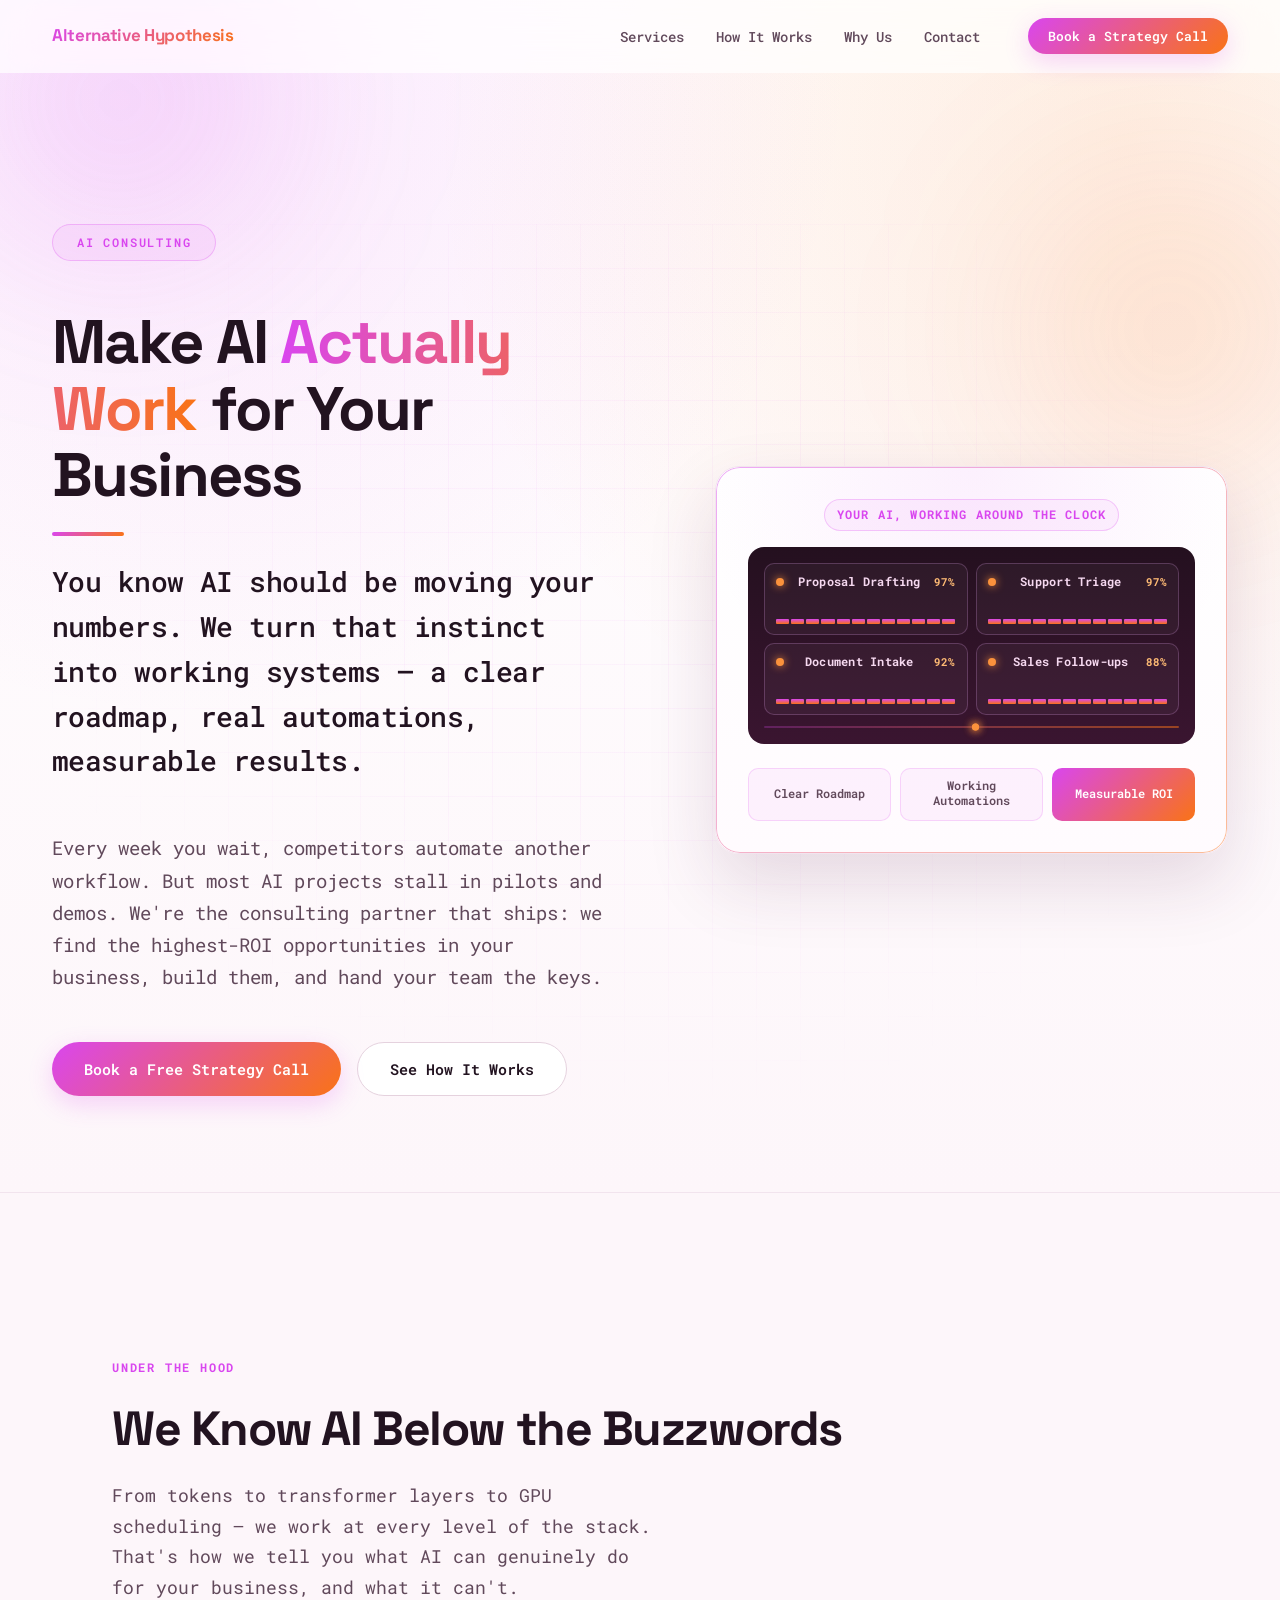
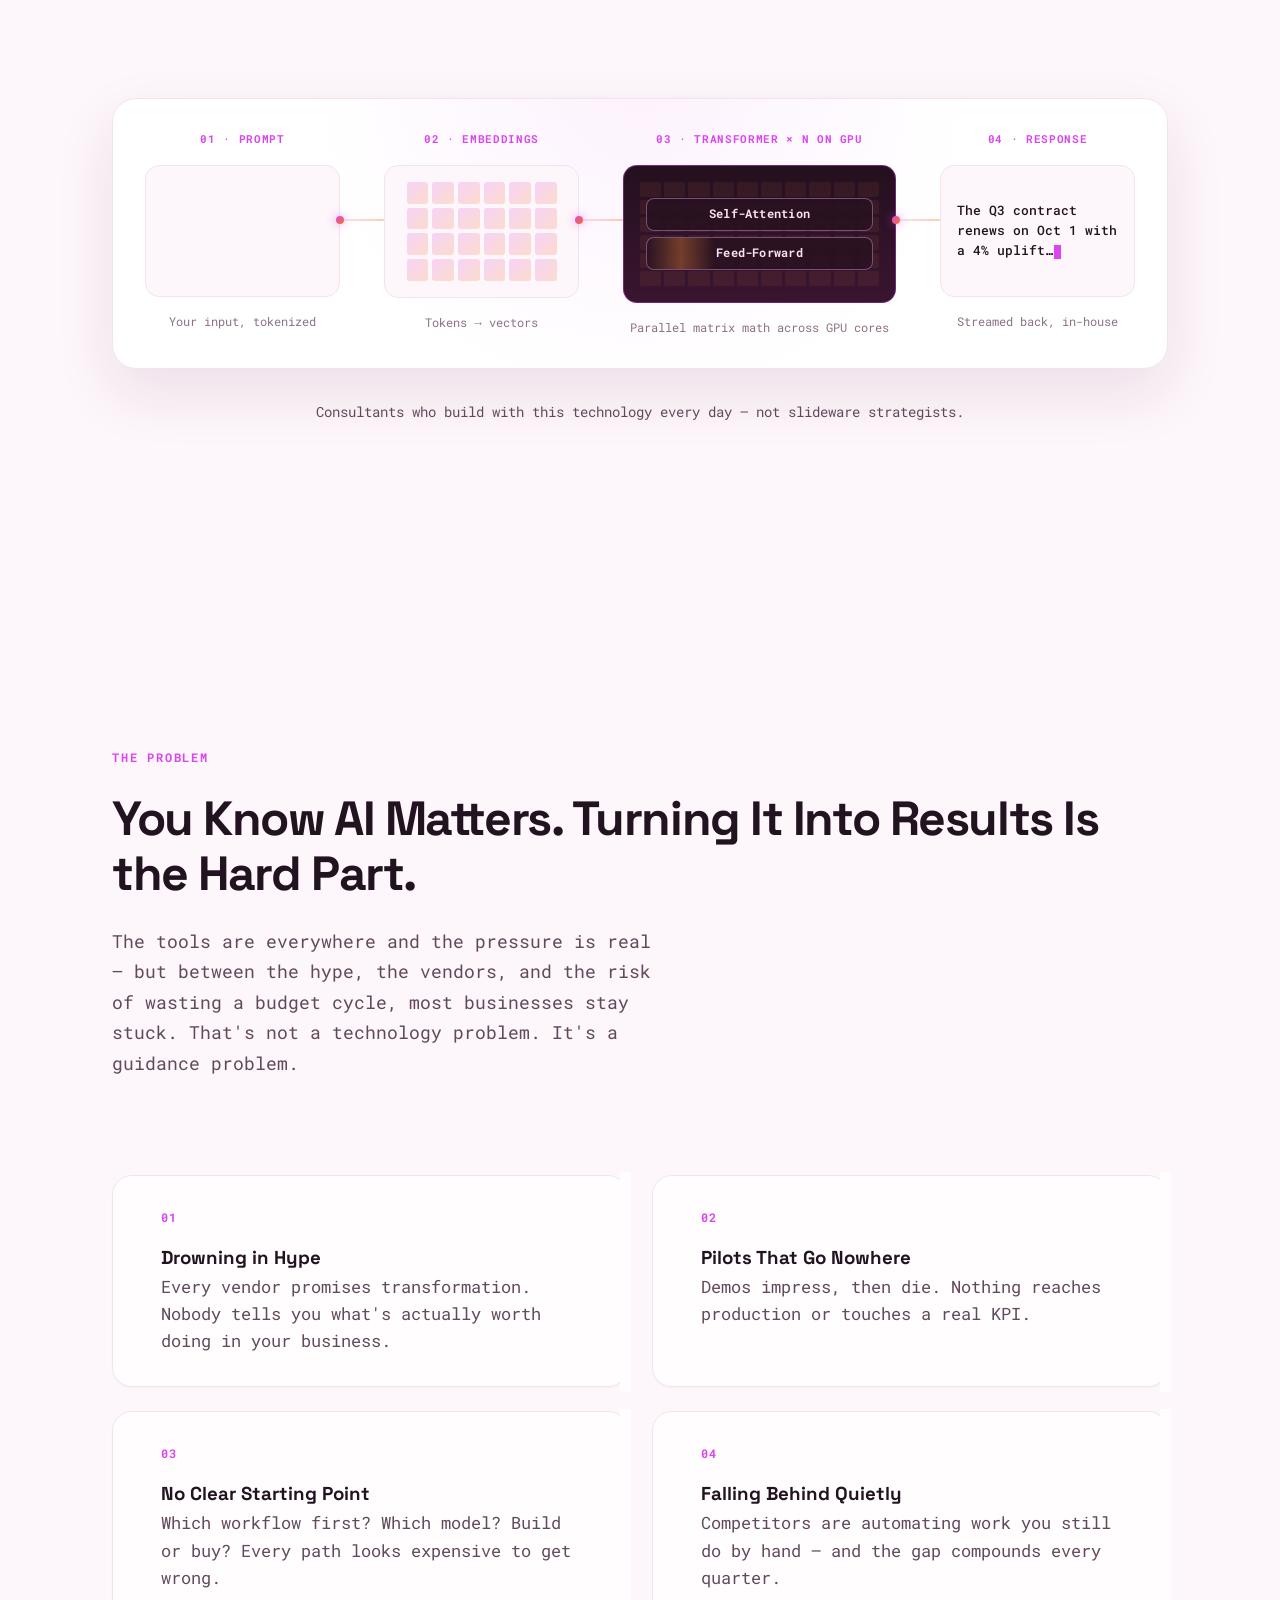
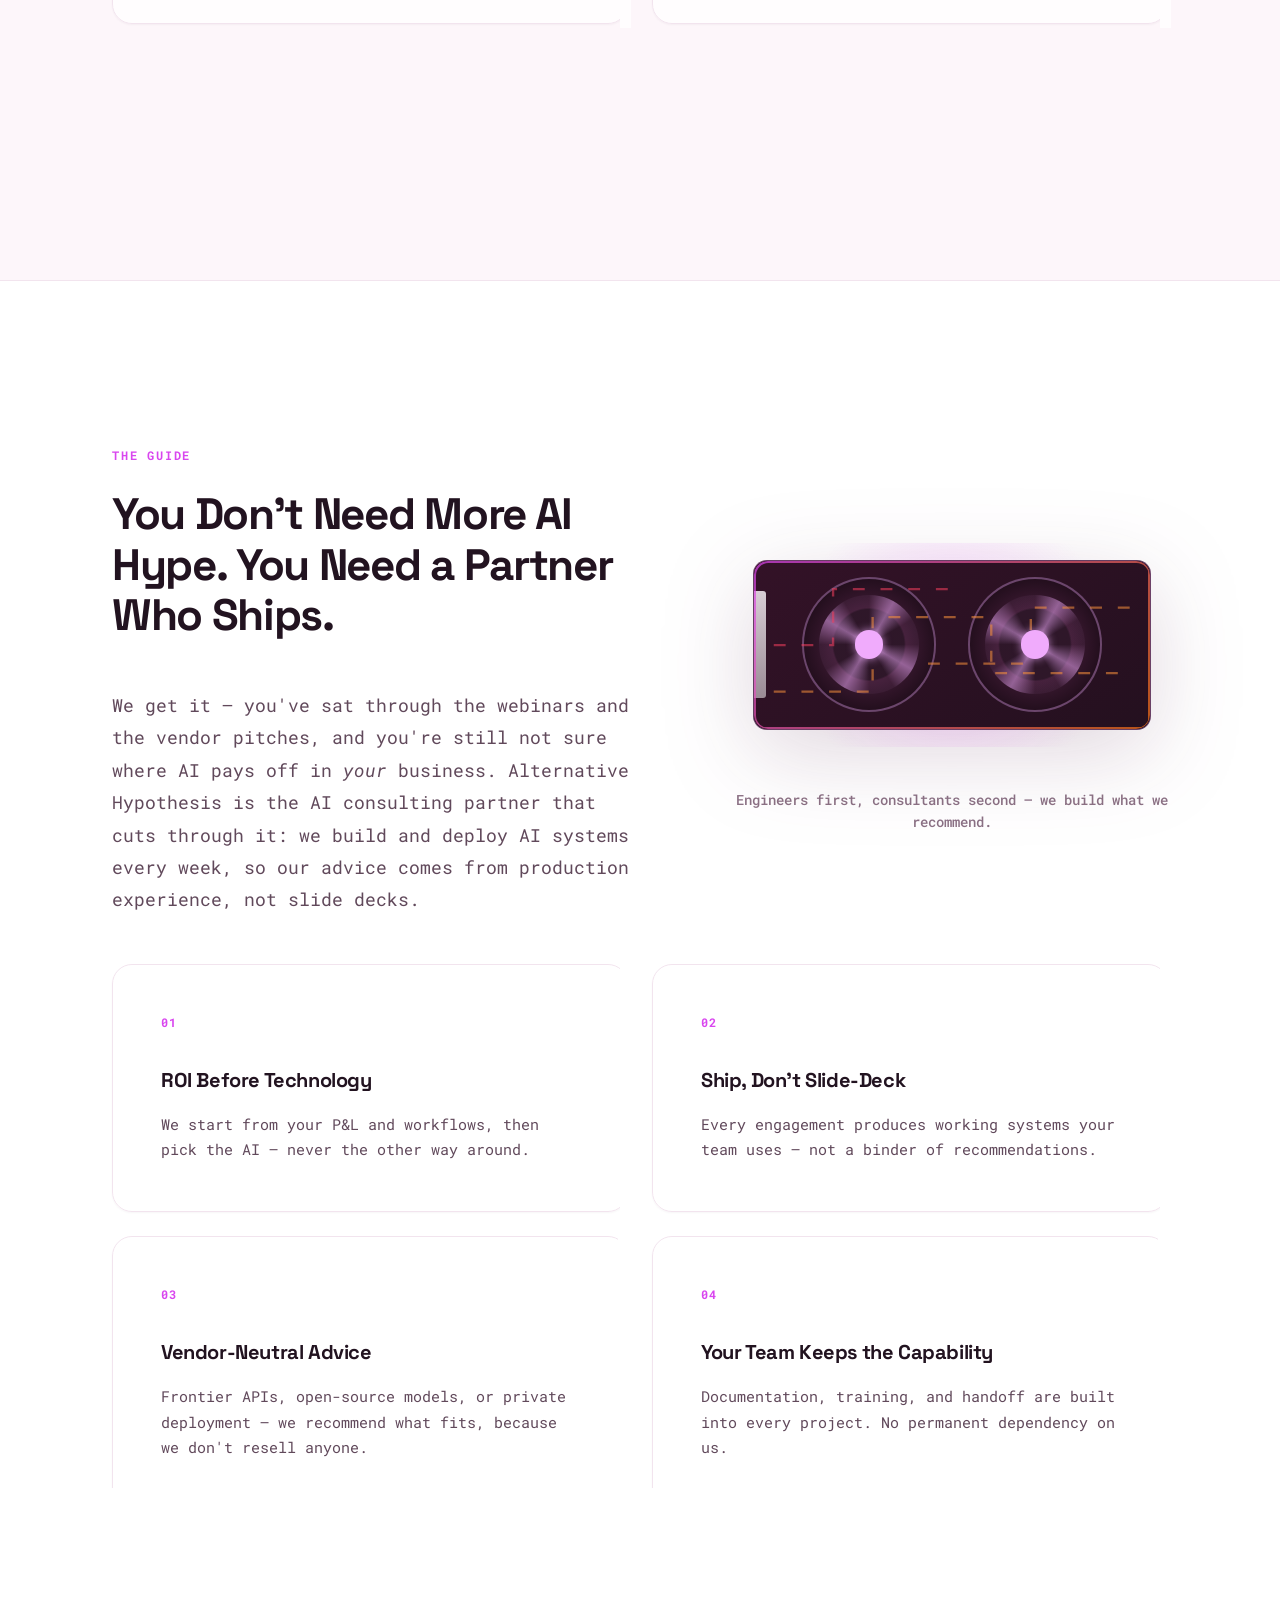
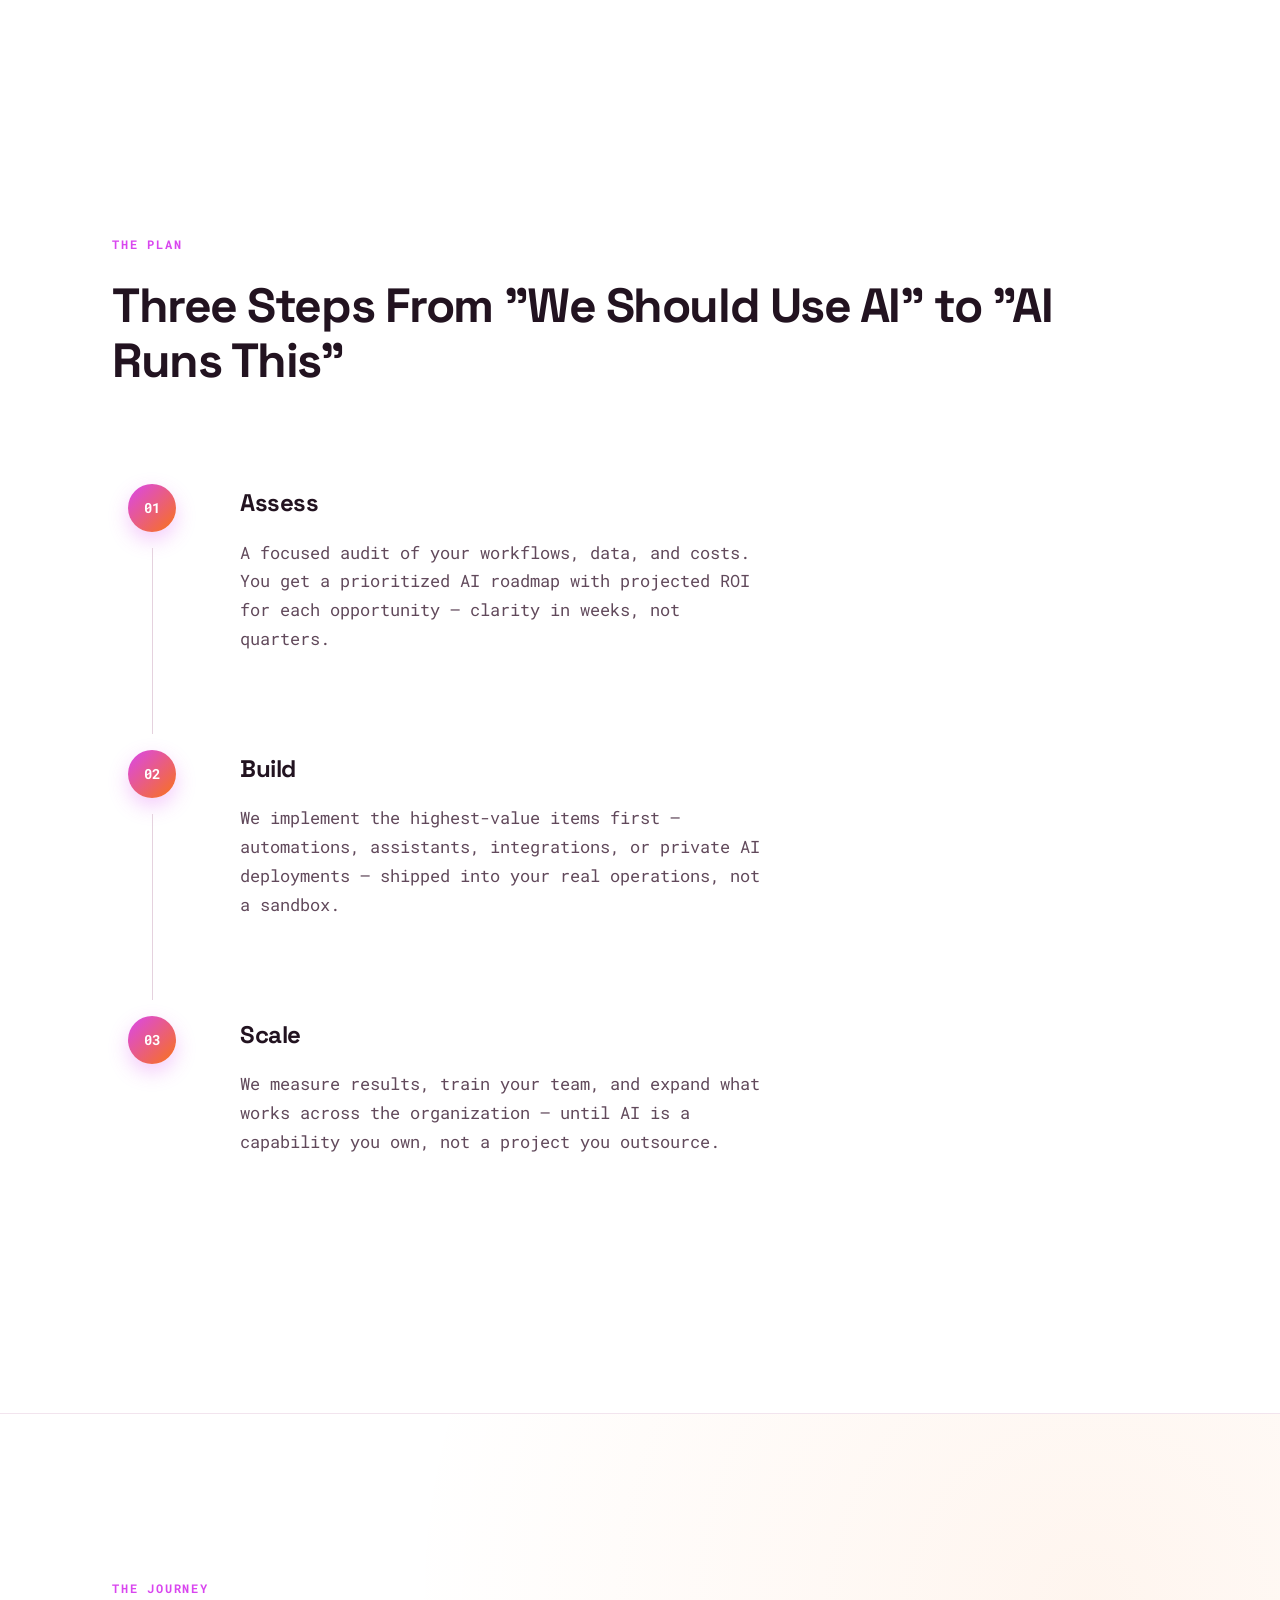
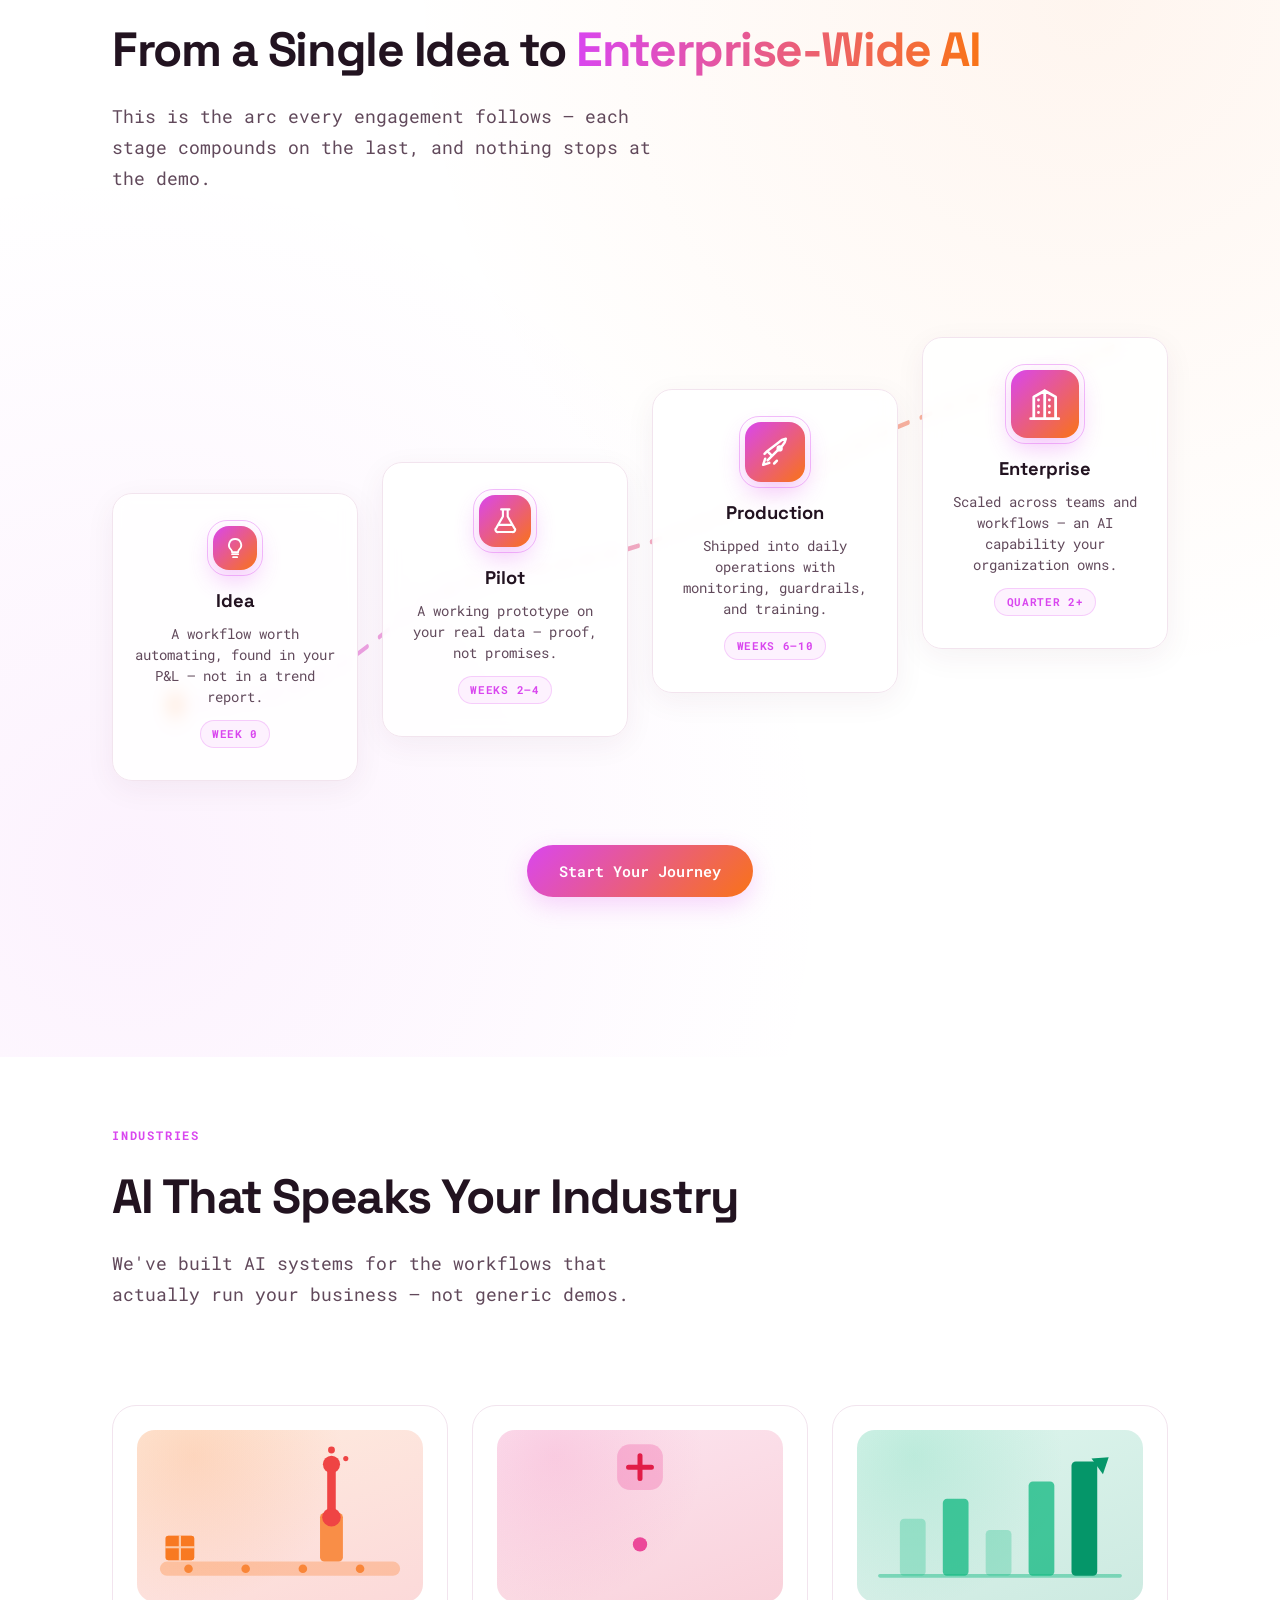
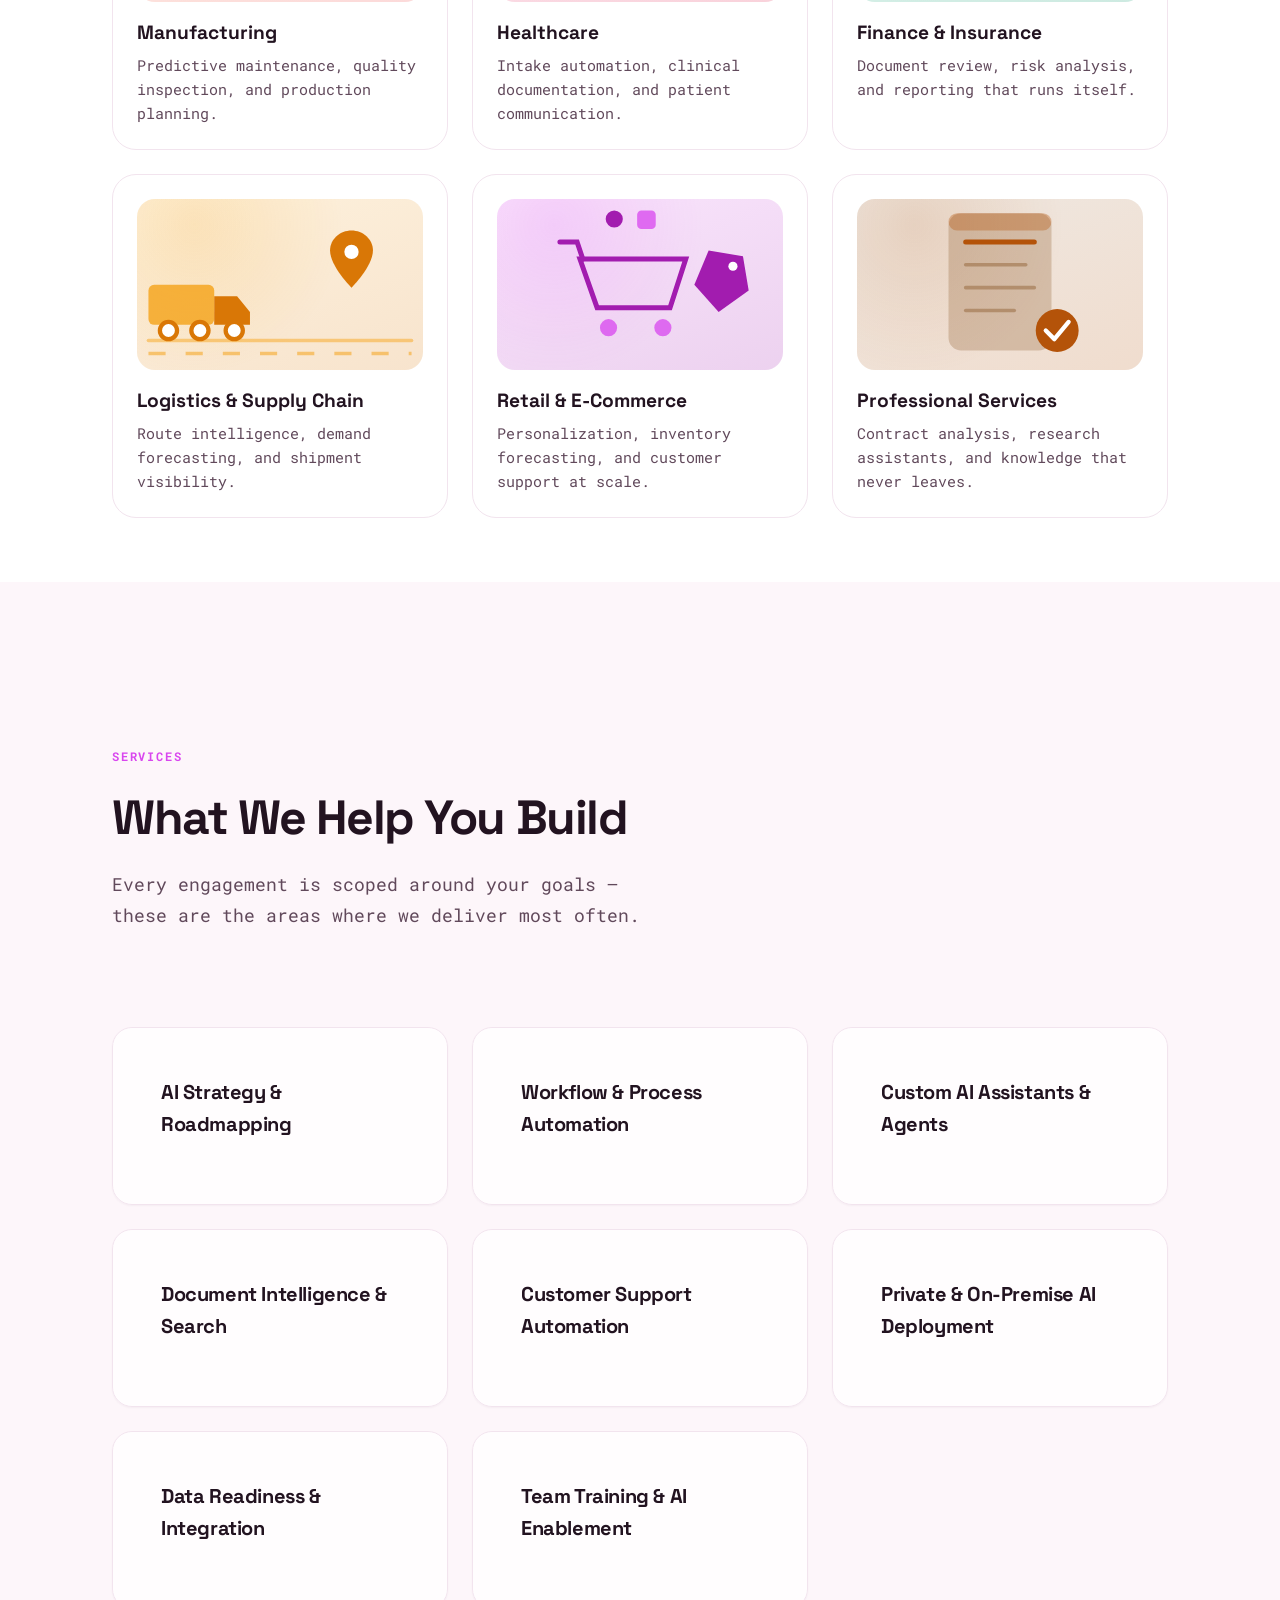
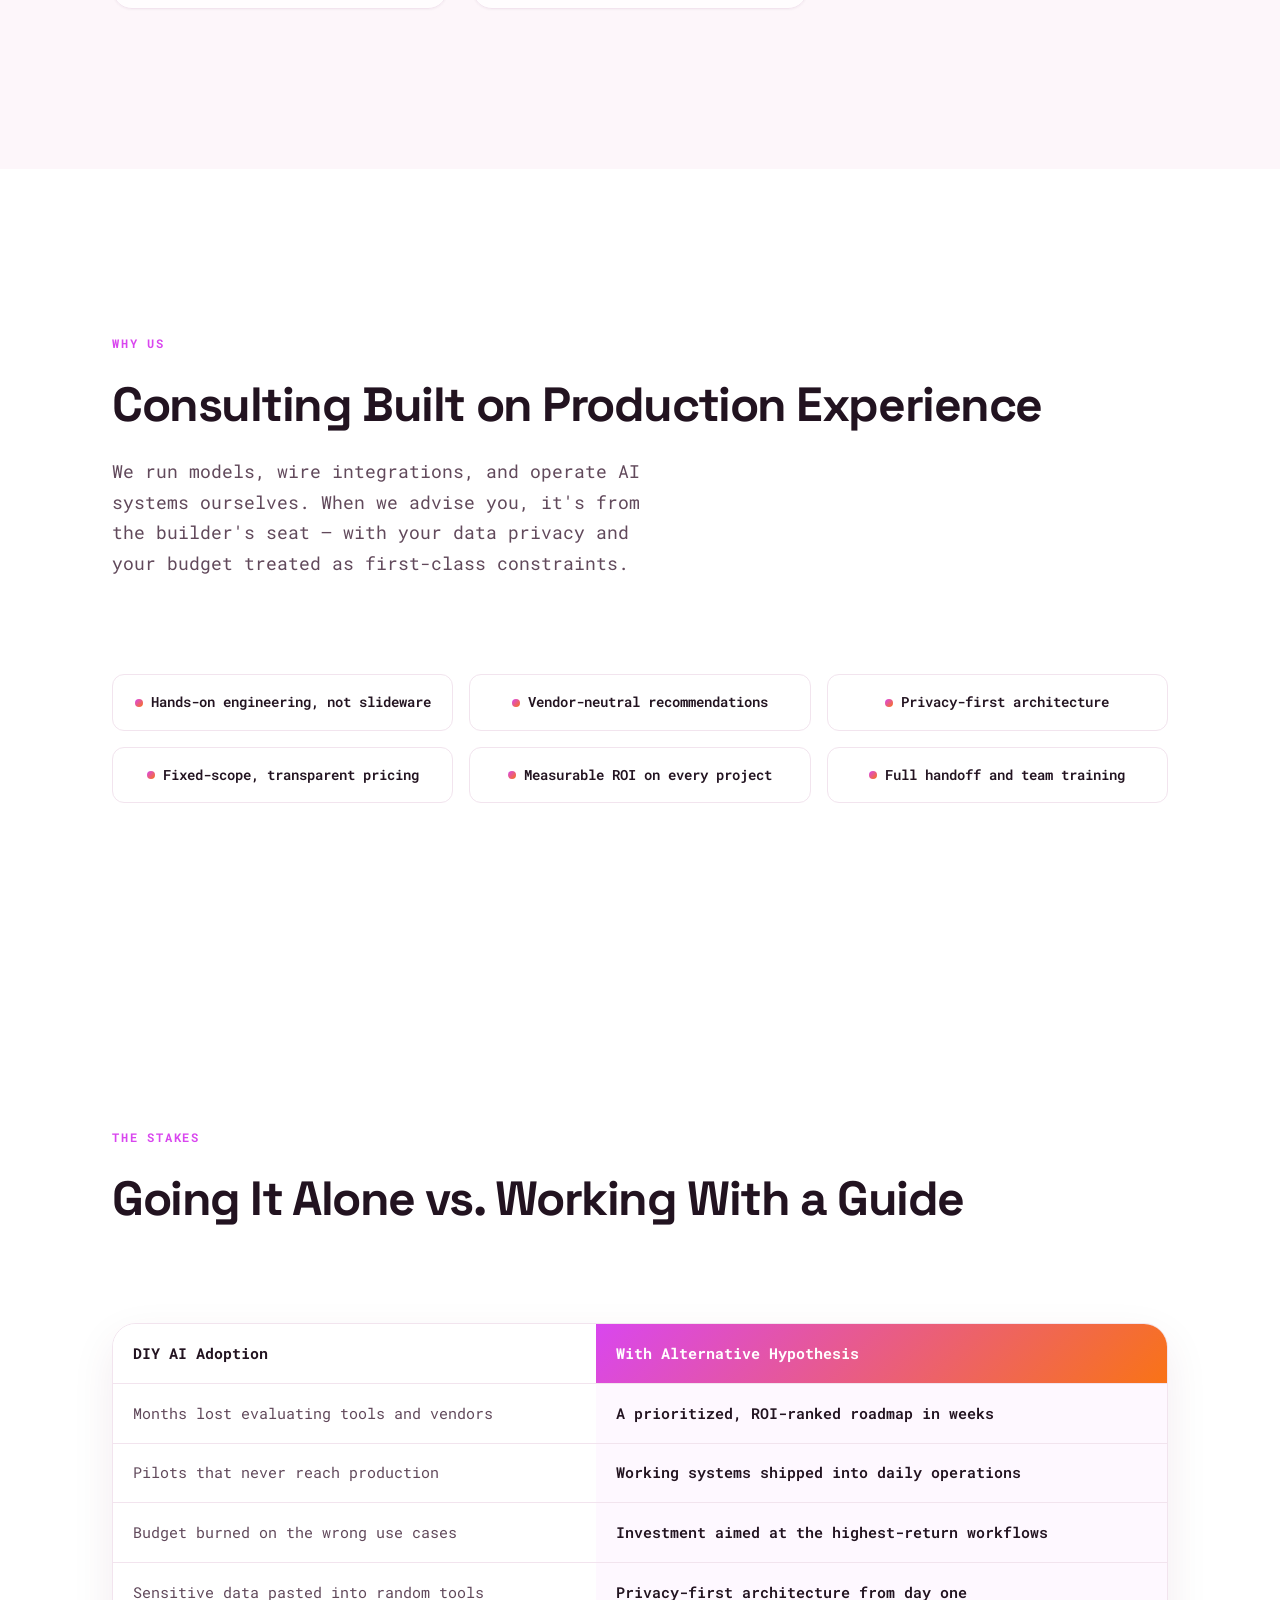
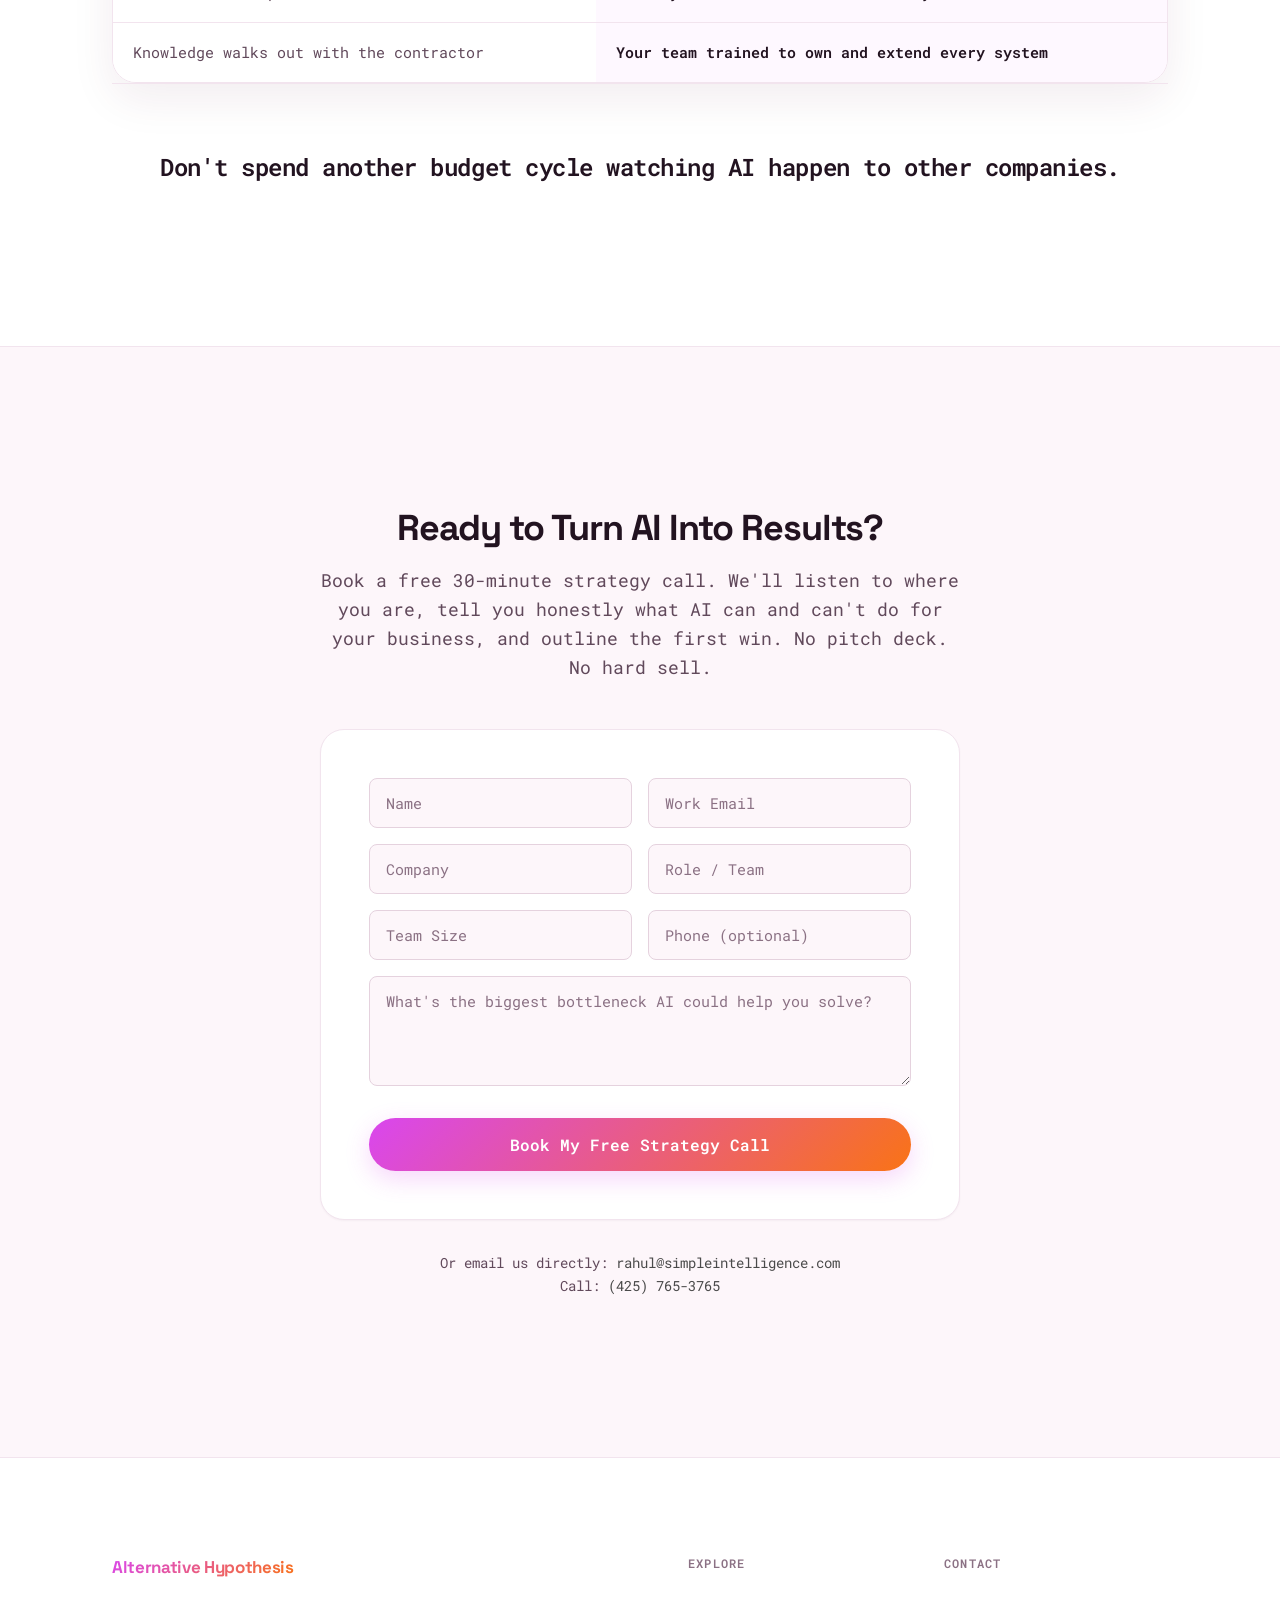
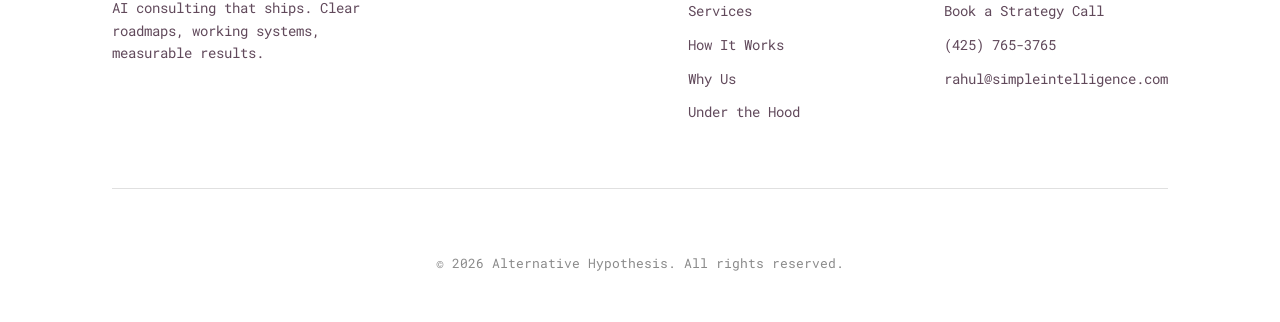
==== index.html @ 84d3322b "Replace blue palette with warm fuchsia/orange theme and add animated industry scenes. Co-authored-by" ====
<!DOCTYPE html>
<html lang="en">
<head>
    <!-- Google tag (gtag.js) -->
    <script async src="https://www.googletagmanager.com/gtag/js?id=AW-676753769"></script>
    <script>
      window.dataLayer = window.dataLayer || [];
      function gtag(){dataLayer.push(arguments);}
      gtag('js', new Date());
      gtag('config', 'AW-676753769');
    </script>
    <meta charset="UTF-8">
    <meta name="viewport" content="width=device-width, initial-scale=1.0">
    <title>AI Consulting That Ships Real Results | Alternative Hypothesis</title>
    <meta name="description" content="AI consulting for businesses that want results, not hype. We assess your workflows, build a clear AI roadmap, and ship working systems — from automation to private AI deployment. Book a free strategy call.">
    <link rel="preconnect" href="https://fonts.googleapis.com">
    <link rel="preconnect" href="https://fonts.gstatic.com" crossorigin>
    <link href="https://fonts.googleapis.com/css2?family=Roboto+Mono:wght@400;500;600;700&family=Space+Grotesk:wght@500;600;700&display=swap" rel="stylesheet">
    <link rel="stylesheet" href="styles.css">
</head>
<body class="enterprise-site">

    <!-- Navigation -->
    <nav class="nav">
        <div class="nav-container">
            <a href="#" class="logo">Alternative Hypothesis</a>
            <ul class="nav-links">
                <li><a href="#services">Services</a></li>
                <li><a href="#how-it-works">How It Works</a></li>
                <li><a href="#why-us">Why Us</a></li>
                <li><a href="#contact">Contact</a></li>
            </ul>
            <a href="tel:4257653765" class="nav-phone">(425) 765-3765</a>
            <a href="#contact" class="nav-cta">Book a Strategy Call</a>
            <button class="mobile-menu-btn" aria-label="Toggle menu">
                <span></span>
                <span></span>
            </button>
        </div>
    </nav>

    <!-- Hero -->
    <header class="hero enterprise-hero">
        <div class="hero-glow"></div>
        <div class="container hero-content">
            <div class="hero-layout">
                <div class="hero-copy">
                    <div class="hero-badge">AI Consulting</div>
                    <h1>Make AI <span class="grad-text">Actually Work</span> for Your Business</h1>
                    <p class="hero-counter">You know AI should be moving your numbers. We turn that instinct into working systems — a clear roadmap, real automations, measurable results.</p>
                    <p class="hero-body">
                        Every week you wait, competitors automate another workflow. But most AI projects stall
                        in pilots and demos. We're the consulting partner that ships: we find the highest-ROI
                        opportunities in your business, build them, and hand your team the keys.
                    </p>
                    <div class="hero-cta">
                        <a href="#contact" class="btn btn-primary">Book a Free Strategy Call</a>
                        <a href="#how-it-works" class="btn btn-ghost">See How It Works</a>
                    </div>
                </div>
                <div class="hero-visual">
                    <figure class="gpu-frame">
                        <span class="shell-label">Your AI, Working Around the Clock</span>
                        <div class="rack-visual" data-rack aria-hidden="true">
                            <div class="rack-node">
                                <span class="rack-led"></span>
                                <span class="rack-title">Proposal Drafting</span>
                                <div class="rack-bars"></div>
                                <span class="rack-util" data-util>0%</span>
                            </div>
                            <div class="rack-node">
                                <span class="rack-led"></span>
                                <span class="rack-title">Support Triage</span>
                                <div class="rack-bars"></div>
                                <span class="rack-util" data-util>0%</span>
                            </div>
                            <div class="rack-node">
                                <span class="rack-led"></span>
                                <span class="rack-title">Document Intake</span>
                                <div class="rack-bars"></div>
                                <span class="rack-util" data-util>0%</span>
                            </div>
                            <div class="rack-node">
                                <span class="rack-led"></span>
                                <span class="rack-title">Sales Follow-ups</span>
                                <div class="rack-bars"></div>
                                <span class="rack-util" data-util>0%</span>
                            </div>
                            <div class="rack-bus"><span class="rack-packet"></span><span class="rack-packet"></span></div>
                        </div>
                        <div class="architecture-pipeline">
                            <span>Clear Roadmap</span>
                            <span>Working Automations</span>
                            <span>Measurable ROI</span>
                        </div>
                    </figure>
                </div>
            </div>
        </div>
    </header>

    <!-- Engine — Animated LLM + GPU schematic -->
    <section class="engine" id="engine">
        <div class="container">
            <div class="section-header">
                <span class="section-label">Under the Hood</span>
                <h2>We Know AI Below the Buzzwords</h2>
                <p class="section-desc">From tokens to transformer layers to GPU scheduling — we work at every level of the stack. That's how we tell you what AI can genuinely do for your business, and what it can't.</p>
            </div>

            <div class="engine-diagram" aria-hidden="true">
                <!-- Stage 1: Prompt -->
                <div class="engine-stage">
                    <span class="stage-tag">01 · Prompt</span>
                    <div class="stage-body">
                        <div class="token-stream" data-token-stream>
                            <span class="token">Summarize</span>
                            <span class="token">our</span>
                            <span class="token">Q3</span>
                            <span class="token">contract</span>
                        </div>
                    </div>
                    <span class="stage-name">Your input, tokenized</span>
                </div>

                <div class="engine-connector"><span class="packet"></span></div>

                <!-- Stage 2: Embeddings -->
                <div class="engine-stage">
                    <span class="stage-tag">02 · Embeddings</span>
                    <div class="stage-body">
                        <div class="vector-grid" data-vector-grid></div>
                    </div>
                    <span class="stage-name">Tokens → vectors</span>
                </div>

                <div class="engine-connector"><span class="packet"></span></div>

                <!-- Stage 3: Transformer layers on GPU -->
                <div class="engine-stage engine-stage-gpu">
                    <span class="stage-tag">03 · Transformer × N on GPU</span>
                    <div class="stage-body">
                        <div class="gpu-block">
                            <div class="gpu-core-grid" data-gpu-grid></div>
                            <div class="transformer-stack">
                                <div class="tf-layer">
                                    <span class="tf-name">Self-Attention</span>
                                    <svg class="attention-svg" viewBox="0 0 120 44" preserveAspectRatio="none">
                                        <line x1="10" y1="8" x2="60" y2="36" /><line x1="40" y1="8" x2="60" y2="36" />
                                        <line x1="70" y1="8" x2="60" y2="36" /><line x1="110" y1="8" x2="60" y2="36" />
                                        <line x1="60" y1="36" x2="20" y2="8" /><line x1="60" y1="36" x2="100" y2="8" />
                                    </svg>
                                </div>
                                <div class="tf-layer"><span class="tf-name">Feed-Forward</span><span class="tf-flow"></span></div>
                            </div>
                        </div>
                    </div>
                    <span class="stage-name">Parallel matrix math across GPU cores</span>
                </div>

                <div class="engine-connector"><span class="packet"></span></div>

                <!-- Stage 4: Output -->
                <div class="engine-stage">
                    <span class="stage-tag">04 · Response</span>
                    <div class="stage-body">
                        <div class="output-stream"><span data-output-text></span><span class="caret"></span></div>
                    </div>
                    <span class="stage-name">Streamed back, in-house</span>
                </div>
            </div>

            <p class="engine-foot">Consultants who build with this technology every day — not slideware strategists.</p>
        </div>
    </section>

    <!-- Problem -->
    <section class="problem" id="problem">
        <div class="container">
            <div class="section-header">
                <span class="section-label">The Problem</span>
                <h2>You Know AI Matters. Turning It Into Results Is the Hard Part.</h2>
                <p class="section-desc">The tools are everywhere and the pressure is real — but between the hype, the vendors, and the risk of wasting a budget cycle, most businesses stay stuck. That's not a technology problem. It's a guidance problem.</p>
            </div>
            <div class="problem-grid">
                <div class="problem-card">
                    <span class="problem-icon">01</span>
                    <h3>Drowning in Hype</h3>
                    <p>Every vendor promises transformation. Nobody tells you what's actually worth doing in your business.</p>
                </div>
                <div class="problem-card">
                    <span class="problem-icon">02</span>
                    <h3>Pilots That Go Nowhere</h3>
                    <p>Demos impress, then die. Nothing reaches production or touches a real KPI.</p>
                </div>
                <div class="problem-card">
                    <span class="problem-icon">03</span>
                    <h3>No Clear Starting Point</h3>
                    <p>Which workflow first? Which model? Build or buy? Every path looks expensive to get wrong.</p>
                </div>
                <div class="problem-card">
                    <span class="problem-icon">04</span>
                    <h3>Falling Behind Quietly</h3>
                    <p>Competitors are automating work you still do by hand — and the gap compounds every quarter.</p>
                </div>
            </div>
        </div>
    </section>

    <!-- Solution -->
    <section class="manifesto">
        <div class="container">
            <div class="solution-intro">
                <div class="manifesto-content">
                    <span class="section-label">The Guide</span>
                    <h2>You Don't Need More AI Hype. You Need a Partner Who Ships.</h2>
                    <div class="manifesto-text">
                        <p>
                            We get it — you've sat through the webinars and the vendor pitches, and you're still
                            not sure where AI pays off in <em>your</em> business. Alternative Hypothesis is the
                            AI consulting partner that cuts through it: we build and deploy AI systems every week,
                            so our advice comes from production experience, not slide decks.
                        </p>
                    </div>
                </div>
                <figure class="gpu-card-figure">
                    <div class="gpu-card-anim" aria-hidden="true">
                        <div class="gpu-card-body">
                            <div class="gpu-card-shroud">
                                <div class="gpu-fan"><span class="gpu-fan-blades"></span></div>
                                <div class="gpu-fan"><span class="gpu-fan-blades"></span></div>
                                <svg class="gpu-trace" viewBox="0 0 200 90" preserveAspectRatio="none">
                                    <path d="M10 70 H60 V30 H120 V60 H190" />
                                    <path d="M10 45 H40 V15 H100" />
                                    <path d="M190 25 H140 V55 H80" />
                                </svg>
                            </div>
                            <div class="gpu-card-bracket"></div>
                        </div>
                        <span class="gpu-card-glow"></span>
                    </div>
                    <figcaption>Engineers first, consultants second — we build what we recommend.</figcaption>
                </figure>
            </div>
            <div class="services-grid benefits-grid">
                <div class="service-card">
                    <div class="service-number">01</div>
                    <h3>ROI Before Technology</h3>
                    <p>We start from your P&amp;L and workflows, then pick the AI — never the other way around.</p>
                </div>
                <div class="service-card">
                    <div class="service-number">02</div>
                    <h3>Ship, Don't Slide-Deck</h3>
                    <p>Every engagement produces working systems your team uses — not a binder of recommendations.</p>
                </div>
                <div class="service-card">
                    <div class="service-number">03</div>
                    <h3>Vendor-Neutral Advice</h3>
                    <p>Frontier APIs, open-source models, or private deployment — we recommend what fits, because we don't resell anyone.</p>
                </div>
                <div class="service-card">
                    <div class="service-number">04</div>
                    <h3>Your Team Keeps the Capability</h3>
                    <p>Documentation, training, and handoff are built into every project. No permanent dependency on us.</p>
                </div>
            </div>
        </div>
    </section>

    <!-- How It Works -->
    <section class="process" id="how-it-works">
        <div class="container">
            <div class="section-header">
                <span class="section-label">The Plan</span>
                <h2>Three Steps From "We Should Use AI" to "AI Runs This"</h2>
            </div>
            <div class="process-steps">
                <div class="process-step">
                    <div class="step-indicator">
                        <span class="step-num">01</span>
                        <div class="step-line"></div>
                    </div>
                    <div class="step-content">
                        <h3>Assess</h3>
                        <p>A focused audit of your workflows, data, and costs. You get a prioritized AI roadmap with projected ROI for each opportunity — clarity in weeks, not quarters.</p>
                    </div>
                </div>
                <div class="process-step">
                    <div class="step-indicator">
                        <span class="step-num">02</span>
                        <div class="step-line"></div>
                    </div>
                    <div class="step-content">
                        <h3>Build</h3>
                        <p>We implement the highest-value items first — automations, assistants, integrations, or private AI deployments — shipped into your real operations, not a sandbox.</p>
                    </div>
                </div>
                <div class="process-step">
                    <div class="step-indicator">
                        <span class="step-num">03</span>
                    </div>
                    <div class="step-content">
                        <h3>Scale</h3>
                        <p>We measure results, train your team, and expand what works across the organization — until AI is a capability you own, not a project you outsource.</p>
                    </div>
                </div>
            </div>
        </div>
    </section>

    <!-- Journey — From Idea to Enterprise -->
    <section class="journey" id="journey">
        <div class="container">
            <div class="section-header">
                <span class="section-label">The Journey</span>
                <h2>From a Single Idea to <span class="grad-text">Enterprise-Wide AI</span></h2>
                <p class="section-desc">This is the arc every engagement follows — each stage compounds on the last, and nothing stops at the demo.</p>
            </div>

            <div class="journey-track" aria-hidden="true">
                <svg class="journey-path" viewBox="0 0 1000 260" preserveAspectRatio="none">
                    <defs>
                        <linearGradient id="journeyGrad" x1="0%" y1="100%" x2="100%" y2="0%">
                            <stop offset="0%" stop-color="#d946ef" />
                            <stop offset="100%" stop-color="#f97316" />
                        </linearGradient>
                    </defs>
                    <path class="journey-line" d="M60 220 C 260 220, 240 160, 380 150 S 620 110, 700 85 S 900 45, 950 30" />
                    <circle class="journey-runner" r="6" />
                </svg>

                <div class="journey-stage">
                    <div class="journey-node">
                        <svg viewBox="0 0 24 24" fill="none" stroke="currentColor" stroke-width="1.8" stroke-linecap="round" stroke-linejoin="round"><path d="M9 18h6M10 21h4M12 3a6 6 0 0 0-4 10.5c.6.55 1 1.5 1 2.5h6c0-1 .4-1.95 1-2.5A6 6 0 0 0 12 3z"/></svg>
                    </div>
                    <h3>Idea</h3>
                    <p>A workflow worth automating, found in your P&amp;L — not in a trend report.</p>
                    <span class="journey-metric">Week 0</span>
                </div>

                <div class="journey-stage">
                    <div class="journey-node">
                        <svg viewBox="0 0 24 24" fill="none" stroke="currentColor" stroke-width="1.8" stroke-linecap="round" stroke-linejoin="round"><path d="M10 2v6L4.5 17.5A2 2 0 0 0 6.24 21h11.52a2 2 0 0 0 1.74-3.5L14 8V2M8.5 2h7M7 15h10"/></svg>
                    </div>
                    <h3>Pilot</h3>
                    <p>A working prototype on your real data — proof, not promises.</p>
                    <span class="journey-metric">Weeks 2–4</span>
                </div>

                <div class="journey-stage">
                    <div class="journey-node">
                        <svg viewBox="0 0 24 24" fill="none" stroke="currentColor" stroke-width="1.8" stroke-linecap="round" stroke-linejoin="round"><path d="M4.5 16.5L3 21l4.5-1.5M14.5 4.5c2 -2 5 -2.5 5 -2.5s-.5 3-2.5 5L9.5 14.5 6 11l8.5-6.5zM6 11l-2 2M13 18l-2 2M9.5 14.5L6.24 17.76"/><circle cx="15" cy="9" r="1.4"/></svg>
                    </div>
                    <h3>Production</h3>
                    <p>Shipped into daily operations with monitoring, guardrails, and training.</p>
                    <span class="journey-metric">Weeks 6–10</span>
                </div>

                <div class="journey-stage">
                    <div class="journey-node">
                        <svg viewBox="0 0 24 24" fill="none" stroke="currentColor" stroke-width="1.8" stroke-linecap="round" stroke-linejoin="round"><path d="M3 21h18M5 21V7l7-4v18M12 21V3l7 4v14M8 9h.01M8 13h.01M8 17h.01M15 9h.01M15 13h.01M15 17h.01"/></svg>
                    </div>
                    <h3>Enterprise</h3>
                    <p>Scaled across teams and workflows — an AI capability your organization owns.</p>
                    <span class="journey-metric">Quarter 2+</span>
                </div>
            </div>

            <div class="inline-cta center">
                <a href="#contact" class="btn btn-primary">Start Your Journey</a>
            </div>
        </div>
    </section>

    <!-- Industries -->
    <section class="industries" id="industries">
        <div class="container">
            <div class="section-header">
                <span class="section-label">Industries</span>
                <h2>AI That Speaks Your Industry</h2>
                <p class="section-desc">We've built AI systems for the workflows that actually run your business — not generic demos.</p>
            </div>
            <div class="industries-grid">
                <div class="industry-card ind-manufacturing">
                    <div class="industry-scene">
                        <svg viewBox="0 0 200 120" fill="none" xmlns="http://www.w3.org/2000/svg" aria-hidden="true">
                            <rect x="16" y="92" width="168" height="10" rx="5" class="scene-fill-soft"/>
                            <circle cx="36" cy="97" r="3" class="scene-fill"/>
                            <circle cx="76" cy="97" r="3" class="scene-fill"/>
                            <circle cx="116" cy="97" r="3" class="scene-fill"/>
                            <circle cx="156" cy="97" r="3" class="scene-fill"/>
                            <g class="mfg-box b1"><rect x="20" y="74" width="20" height="17" rx="2" class="scene-fill"/><path d="M30 74v17M20 82h20" class="scene-line-dark"/></g>
                            <g class="mfg-box b2"><rect x="20" y="74" width="20" height="17" rx="2" class="scene-fill"/><path d="M30 74v17M20 82h20" class="scene-line-dark"/></g>
                            <rect x="128" y="58" width="16" height="34" rx="3" class="scene-fill"/>
                            <g class="mfg-arm"><rect x="133" y="22" width="6" height="42" rx="3" class="scene-fill-strong"/><circle cx="136" cy="24" r="6" class="scene-fill-strong"/></g>
                            <circle cx="136" cy="61" r="6.5" class="scene-fill-strong"/>
                            <circle class="mfg-spark s1 scene-fill-strong" cx="136" cy="14" r="2.4"/>
                            <circle class="mfg-spark s2 scene-fill-strong" cx="146" cy="20" r="1.8"/>
                        </svg>
                    </div>
                    <h3>Manufacturing</h3>
                    <p>Predictive maintenance, quality inspection, and production planning.</p>
                </div>

                <div class="industry-card ind-healthcare">
                    <div class="industry-scene">
                        <svg viewBox="0 0 200 120" fill="none" xmlns="http://www.w3.org/2000/svg" aria-hidden="true">
                            <rect x="84" y="10" width="32" height="32" rx="9" class="scene-fill-soft"/>
                            <path d="M100 18v16M92 26h16" class="scene-stroke-strong"/>
                            <path class="hc-ecg" d="M8 80h32l8-16 10 36 10-50 10 42 8-12h32l6-10 8 22 8-12h52"/>
                            <circle class="hc-pulse" cx="100" cy="80" r="5"/>
                        </svg>
                    </div>
                    <h3>Healthcare</h3>
                    <p>Intake automation, clinical documentation, and patient communication.</p>
                </div>

                <div class="industry-card ind-finance">
                    <div class="industry-scene">
                        <svg viewBox="0 0 200 120" fill="none" xmlns="http://www.w3.org/2000/svg" aria-hidden="true">
                            <line x1="16" y1="102" x2="184" y2="102" class="scene-stroke"/>
                            <rect class="fin-bar f1 scene-fill-soft" x="30" y="62" width="18" height="40" rx="3"/>
                            <rect class="fin-bar f2 scene-fill" x="60" y="48" width="18" height="54" rx="3"/>
                            <rect class="fin-bar f3 scene-fill-soft" x="90" y="70" width="18" height="32" rx="3"/>
                            <rect class="fin-bar f4 scene-fill" x="120" y="36" width="18" height="66" rx="3"/>
                            <rect class="fin-bar f5 scene-fill-strong" x="150" y="22" width="18" height="80" rx="3"/>
                            <path class="fin-line" d="M24 82L64 60 98 72 134 42 174 24"/>
                            <path class="fin-arrow scene-fill-strong" d="M164 20l12-1-4 12"/>
                        </svg>
                    </div>
                    <h3>Finance &amp; Insurance</h3>
                    <p>Document review, risk analysis, and reporting that runs itself.</p>
                </div>

                <div class="industry-card ind-logistics">
                    <div class="industry-scene">
                        <svg viewBox="0 0 200 120" fill="none" xmlns="http://www.w3.org/2000/svg" aria-hidden="true">
                            <line x1="8" y1="99" x2="192" y2="99" class="scene-stroke"/>
                            <path class="log-dashes" d="M8 108h184"/>
                            <g class="log-truck">
                                <rect x="8" y="60" width="46" height="28" rx="4" class="scene-fill"/>
                                <path d="M54 68h16l9 11v9H54z" class="scene-fill-strong"/>
                                <circle class="log-wheel" cx="22" cy="92" r="6"/>
                                <circle class="log-wheel" cx="44" cy="92" r="6"/>
                                <circle class="log-wheel" cx="68" cy="92" r="6"/>
                            </g>
                            <g class="log-pin">
                                <path d="M150 22c8 0 15 6 15 14 0 11-15 26-15 26s-15-15-15-26c0-8 7-14 15-14z" class="scene-fill-strong"/>
                                <circle cx="150" cy="37" r="5" class="scene-fill-dark"/>
                            </g>
                        </svg>
                    </div>
                    <h3>Logistics &amp; Supply Chain</h3>
                    <p>Route intelligence, demand forecasting, and shipment visibility.</p>
                </div>

                <div class="industry-card ind-retail">
                    <div class="industry-scene">
                        <svg viewBox="0 0 200 120" fill="none" xmlns="http://www.w3.org/2000/svg" aria-hidden="true">
                            <circle class="rt-item i1 scene-fill-strong" cx="82" cy="14" r="6"/>
                            <rect class="rt-item i2 scene-fill" x="98" y="8" width="13" height="13" rx="3"/>
                            <g class="rt-cart">
                                <path d="M58 42h74l-11 34H70z" class="scene-stroke-strong"/>
                                <path d="M44 30h12l4 12" class="scene-stroke-strong"/>
                                <circle cx="78" cy="90" r="6" class="scene-fill"/>
                                <circle cx="116" cy="90" r="6" class="scene-fill"/>
                            </g>
                            <g class="rt-tag">
                                <path d="M148 36l24 4 4 24-21 15-17-19z" class="scene-fill-strong"/>
                                <circle cx="165" cy="47" r="3.2" class="scene-fill-dark"/>
                            </g>
                        </svg>
                    </div>
                    <h3>Retail &amp; E-Commerce</h3>
                    <p>Personalization, inventory forecasting, and customer support at scale.</p>
                </div>

                <div class="industry-card ind-services">
                    <div class="industry-scene">
                        <svg viewBox="0 0 200 120" fill="none" xmlns="http://www.w3.org/2000/svg" aria-hidden="true">
                            <rect x="64" y="10" width="72" height="96" rx="9" class="scene-fill-soft"/>
                            <line x1="76" y1="30" x2="124" y2="30" class="scene-stroke-strong"/>
                            <line x1="76" y1="46" x2="118" y2="46" class="scene-stroke"/>
                            <line x1="76" y1="62" x2="124" y2="62" class="scene-stroke"/>
                            <line x1="76" y1="78" x2="110" y2="78" class="scene-stroke"/>
                            <rect class="svc-scan" x="64" y="10" width="72" height="12" rx="6"/>
                            <g class="svc-check">
                                <circle cx="140" cy="92" r="15" class="scene-fill-strong"/>
                                <path d="M132 92l6 6 10-12" class="scene-check-mark"/>
                            </g>
                        </svg>
                    </div>
                    <h3>Professional Services</h3>
                    <p>Contract analysis, research assistants, and knowledge that never leaves.</p>
                </div>
            </div>
        </div>
    </section>

    <!-- Services -->
    <section class="services" id="services">
        <div class="container">
            <div class="section-header">
                <span class="section-label">Services</span>
                <h2>What We Help You Build</h2>
                <p class="section-desc">Every engagement is scoped around your goals — these are the areas where we deliver most often.</p>
            </div>
            <div class="services-grid">
                <div class="service-card"><h3>AI Strategy &amp; Roadmapping</h3></div>
                <div class="service-card"><h3>Workflow &amp; Process Automation</h3></div>
                <div class="service-card"><h3>Custom AI Assistants &amp; Agents</h3></div>
                <div class="service-card"><h3>Document Intelligence &amp; Search</h3></div>
                <div class="service-card"><h3>Customer Support Automation</h3></div>
                <div class="service-card"><h3>Private &amp; On-Premise AI Deployment</h3></div>
                <div class="service-card"><h3>Data Readiness &amp; Integration</h3></div>
                <div class="service-card"><h3>Team Training &amp; AI Enablement</h3></div>
            </div>
        </div>
    </section>

    <!-- Why Us -->
    <section class="different" id="why-us">
        <div class="container">
            <div class="section-header">
                <span class="section-label">Why Us</span>
                <h2>Consulting Built on Production Experience</h2>
                <p class="section-desc">We run models, wire integrations, and operate AI systems ourselves. When we advise you, it's from the builder's seat — with your data privacy and your budget treated as first-class constraints.</p>
            </div>
            <div class="badge-grid">
                <span class="security-badge">Hands-on engineering, not slideware</span>
                <span class="security-badge">Vendor-neutral recommendations</span>
                <span class="security-badge">Privacy-first architecture</span>
                <span class="security-badge">Fixed-scope, transparent pricing</span>
                <span class="security-badge">Measurable ROI on every project</span>
                <span class="security-badge">Full handoff and team training</span>
            </div>
        </div>
    </section>

    <!-- The Stakes -->
    <section class="outcomes">
        <div class="container">
            <div class="section-header">
                <span class="section-label">The Stakes</span>
                <h2>Going It Alone vs. Working With a Guide</h2>
            </div>
            <div class="comparison-wrap">
                <table class="comparison-table">
                    <thead>
                        <tr>
                            <th>DIY AI Adoption</th>
                            <th>With Alternative Hypothesis</th>
                        </tr>
                    </thead>
                    <tbody>
                        <tr>
                            <td>Months lost evaluating tools and vendors</td>
                            <td>A prioritized, ROI-ranked roadmap in weeks</td>
                        </tr>
                        <tr>
                            <td>Pilots that never reach production</td>
                            <td>Working systems shipped into daily operations</td>
                        </tr>
                        <tr>
                            <td>Budget burned on the wrong use cases</td>
                            <td>Investment aimed at the highest-return workflows</td>
                        </tr>
                        <tr>
                            <td>Sensitive data pasted into random tools</td>
                            <td>Privacy-first architecture from day one</td>
                        </tr>
                        <tr>
                            <td>Knowledge walks out with the contractor</td>
                            <td>Your team trained to own and extend every system</td>
                        </tr>
                    </tbody>
                </table>
            </div>
            <div class="problem-statement">
                <p>Don't spend another budget cycle watching AI happen to other companies.</p>
            </div>
        </div>
    </section>

    <!-- CTA / Contact -->
    <section class="cta" id="contact">
        <div class="container">
            <div class="cta-content">
                <h2>Ready to Turn AI Into Results?</h2>
                <p class="cta-sub">Book a free 30-minute strategy call. We'll listen to where you are, tell you honestly what AI can and can't do for your business, and outline the first win. No pitch deck. No hard sell.</p>
                <div class="cta-form">
                    <form id="contact-form" action="https://formspree.io/f/xqezrzwg" method="POST">
                        <div class="form-row">
                            <div class="form-group">
                                <input type="text" id="name" name="name" placeholder="Name" required>
                            </div>
                            <div class="form-group">
                                <input type="email" id="email" name="email" placeholder="Work Email" required>
                            </div>
                        </div>
                        <div class="form-row">
                            <div class="form-group">
                                <input type="text" id="company" name="company" placeholder="Company" required>
                            </div>
                            <div class="form-group">
                                <input type="text" id="role" name="role" placeholder="Role / Team">
                            </div>
                        </div>
                        <div class="form-row">
                            <div class="form-group">
                                <input type="text" id="team-size" name="team-size" placeholder="Team Size">
                            </div>
                            <div class="form-group">
                                <input type="tel" id="phone" name="phone" placeholder="Phone (optional)">
                            </div>
                        </div>
                        <div class="form-group full">
                            <textarea id="project" name="project" rows="4" placeholder="What's the biggest bottleneck AI could help you solve?"></textarea>
                        </div>
                        <input type="hidden" name="_subject" value="New AI consulting inquiry">
                        <button type="submit" class="btn btn-primary btn-large">Book My Free Strategy Call</button>
                    </form>
                </div>
                <p class="cta-note">
                    Or email us directly: <a href="mailto:rahul@simpleintelligence.com">rahul@simpleintelligence.com</a>
                    <br>Call: <a href="tel:4257653765">(425) 765-3765</a>
                </p>
            </div>
        </div>
    </section>

    <!-- Footer -->
    <footer class="footer">
        <div class="container">
            <div class="footer-main">
                <div class="footer-brand">
                    <a href="#" class="logo">Alternative Hypothesis</a>
                    <p>AI consulting that ships. Clear roadmaps, working systems, measurable results.</p>
                </div>
                <div class="footer-links">
                    <div class="footer-col">
                        <h4>Explore</h4>
                        <ul>
                            <li><a href="#services">Services</a></li>
                            <li><a href="#how-it-works">How It Works</a></li>
                            <li><a href="#why-us">Why Us</a></li>
                            <li><a href="#engine">Under the Hood</a></li>
                        </ul>
                    </div>
                    <div class="footer-col">
                        <h4>Contact</h4>
                        <ul>
                            <li><a href="#contact">Book a Strategy Call</a></li>
                            <li><a href="tel:4257653765">(425) 765-3765</a></li>
                            <li><a href="mailto:rahul@simpleintelligence.com">rahul@simpleintelligence.com</a></li>
                        </ul>
                    </div>
                </div>
            </div>
            <div class="footer-bottom">
                <p>&copy; 2026 Alternative Hypothesis. All rights reserved.</p>
            </div>
        </div>
    </footer>

    <!-- Sticky Floating CTA -->
    <a href="#contact" class="sticky-cta" aria-label="Book a free strategy call">
        <span class="sticky-cta-text">Book a Strategy Call</span>
        <span class="sticky-cta-arrow">&rarr;</span>
    </a>

    <script src="script.js"></script>
</body>
</html>
---- styles.css ----
/* ==========================================================================
   Alternative Hypothesis — AI-Operated Business Transformation
   Light Typewriter Theme
   ========================================================================== */

:root {
    /* Color System — Light */
    --bg-primary: #ffffff;
    --bg-secondary: #f8f8f8;
    --bg-elevated: #f0f0f0;
    --bg-hover: #e8e8e8;

    --text-primary: #1a1a1a;
    --text-secondary: #4a4a4a;
    --text-muted: #6a6a6a;
    --text-dim: #8a8a8a;

    --border: #e0e0e0;
    --border-light: #d0d0d0;

    --accent: #1a1a1a;
    --accent-subtle: rgba(26, 26, 26, 0.06);

    --success: #22c55e;
    --error: #ef4444;

    /* Typography — Typewriter */
    --font: 'Roboto Mono', 'Courier New', monospace;

    /* Spacing */
    --space-xs: 0.25rem;
    --space-sm: 0.5rem;
    --space-md: 1rem;
    --space-lg: 1.5rem;
    --space-xl: 2rem;
    --space-2xl: 3rem;
    --space-3xl: 4rem;
    --space-4xl: 6rem;
    --space-5xl: 8rem;
    --space-6xl: 10rem;

    /* Layout */
    --container-max: 1120px;

    /* Transitions */
    --transition-fast: 150ms ease;
    --transition-base: 250ms ease;
    --transition-slow: 400ms ease;

    /* Radius */
    --radius-sm: 4px;
    --radius-md: 8px;
    --radius-lg: 12px;
    --radius-xl: 16px;
}

/* ==========================================================================
   Base
   ========================================================================== */

*, *::before, *::after {
    box-sizing: border-box;
    margin: 0;
    padding: 0;
}

html {
    scroll-behavior: smooth;
    -webkit-font-smoothing: antialiased;
    -moz-osx-font-smoothing: grayscale;
}

body {
    font-family: var(--font);
    font-size: 16px;
    line-height: 1.6;
    color: var(--text-primary);
    background: var(--bg-primary);
}

::selection {
    background: var(--accent);
    color: #ffffff;
}

a {
    color: inherit;
    text-decoration: none;
    transition: color var(--transition-fast);
}

ul, ol {
    list-style: none;
}

img {
    max-width: 100%;
    height: auto;
}

/* ==========================================================================
   Layout
   ========================================================================== */

.container {
    width: 100%;
    max-width: var(--container-max);
    margin: 0 auto;
    padding: 0 var(--space-xl);
}

/* ==========================================================================
   Section Headers
   ========================================================================== */

.section-label {
    display: inline-block;
    font-size: 0.75rem;
    font-weight: 600;
    letter-spacing: 0.15em;
    text-transform: uppercase;
    color: var(--text-muted);
    margin-bottom: var(--space-lg);
}

.section-header {
    margin-bottom: var(--space-4xl);
}

.section-header h2 {
    font-size: clamp(2rem, 4vw, 3rem);
    font-weight: 700;
    line-height: 1.15;
    letter-spacing: -0.03em;
    color: var(--text-primary);
    margin-bottom: var(--space-lg);
}

.section-desc {
    font-size: 1.125rem;
    color: var(--text-secondary);
    max-width: 560px;
    line-height: 1.7;
}

/* ==========================================================================
   Buttons
   ========================================================================== */

.btn {
    display: inline-flex;
    align-items: center;
    justify-content: center;
    font-family: var(--font);
    font-size: 0.9375rem;
    font-weight: 600;
    padding: 0.875rem 2rem;
    border: none;
    border-radius: var(--radius-md);
    cursor: pointer;
    transition: all var(--transition-base);
    text-decoration: none;
}

.btn-primary {
    background: var(--accent);
    color: #ffffff;
}

.btn-primary:hover {
    background: #333333;
    transform: translateY(-1px);
    box-shadow: 0 4px 20px rgba(0, 0, 0, 0.15);
}

.btn-ghost {
    background: transparent;
    color: var(--text-secondary);
    border: 1px solid var(--border);
}

.btn-ghost:hover {
    color: var(--text-primary);
    border-color: var(--border-light);
    background: var(--accent-subtle);
}

.btn-large {
    padding: 1rem 2.5rem;
    font-size: 1rem;
}

/* ==========================================================================
   Navigation
   ========================================================================== */

.nav {
    position: fixed;
    top: 0;
    left: 0;
    right: 0;
    z-index: 1000;
    background: rgba(255, 255, 255, 0.9);
    backdrop-filter: blur(16px);
    -webkit-backdrop-filter: blur(16px);
    border-bottom: 1px solid transparent;
    transition: border-color var(--transition-base);
}

.nav.scrolled {
    border-bottom-color: var(--border);
}

.nav-container {
    max-width: var(--container-max);
    margin: 0 auto;
    padding: 0 var(--space-xl);
    height: 72px;
    display: flex;
    align-items: center;
    justify-content: space-between;
}

.logo {
    font-size: 1.0625rem;
    font-weight: 700;
    letter-spacing: -0.02em;
    color: var(--text-primary);
}

.nav-links {
    display: flex;
    align-items: center;
    gap: var(--space-2xl);
}

.nav-links a {
    font-size: 0.875rem;
    font-weight: 500;
    color: var(--text-muted);
    transition: color var(--transition-fast);
}

.nav-links a:hover {
    color: var(--text-primary);
}

.nav-cta {
    font-size: 0.8125rem;
    font-weight: 600;
    padding: 0.5rem 1.25rem;
    background: var(--accent);
    color: #ffffff;
    border-radius: var(--radius-md);
    transition: all var(--transition-base);
}

.nav-cta:hover {
    background: #333333;
}

.nav-phone {
    font-size: 0.8125rem;
    font-weight: 600;
    color: var(--text-secondary);
    margin-right: var(--space-md);
    transition: color var(--transition-fast);
}

.nav-phone:hover {
    color: var(--text-primary);
}

.mobile-menu-btn {
    display: none;
    flex-direction: column;
    justify-content: center;
    gap: 6px;
    width: 32px;
    height: 32px;
    background: none;
    border: none;
    cursor: pointer;
}

.mobile-menu-btn span {
    display: block;
    width: 100%;
    height: 1.5px;
    background: var(--text-primary);
    transition: var(--transition-base);
}

/* ==========================================================================
   Hero
   ========================================================================== */

.hero {
    position: relative;
    min-height: 100vh;
    display: flex;
    align-items: center;
    padding-top: 72px;
    overflow: hidden;
}

.hero-glow {
    position: absolute;
    top: 15%;
    left: 50%;
    transform: translateX(-50%);
    width: 900px;
    height: 600px;
    background: radial-gradient(
        ellipse,
        rgba(0, 0, 0, 0.03) 0%,
        rgba(0, 0, 0, 0.01) 40%,
        transparent 70%
    );
    pointer-events: none;
    z-index: 0;
}

.hero-content {
    position: relative;
    z-index: 1;
    text-align: center;
    max-width: 820px;
    margin: 0 auto;
    padding: var(--space-5xl) var(--space-xl);
}

.hero-badge {
    display: inline-block;
    font-size: 0.75rem;
    font-weight: 600;
    letter-spacing: 0.15em;
    text-transform: uppercase;
    color: var(--text-muted);
    margin-bottom: var(--space-2xl);
    padding: var(--space-sm) var(--space-lg);
    border: 1px solid var(--border);
    border-radius: 100px;
}

.hero h1 {
    font-size: clamp(2.75rem, 6vw, 4.5rem);
    font-weight: 800;
    line-height: 1.08;
    letter-spacing: -0.04em;
    margin-bottom: var(--space-lg);
}

.hero-counter {
    font-size: clamp(1.25rem, 3vw, 1.75rem);
    font-weight: 500;
    color: var(--text-muted);
    margin-bottom: var(--space-2xl);
    letter-spacing: -0.02em;
}

.hero-body {
    font-size: clamp(1rem, 2vw, 1.1875rem);
    color: var(--text-secondary);
    max-width: 580px;
    margin: 0 auto var(--space-2xl);
    line-height: 1.7;
}

.hero-cta {
    display: flex;
    justify-content: center;
    flex-wrap: wrap;
    gap: var(--space-md);
}

.hero-microcopy {
    margin-top: var(--space-lg);
    font-size: 0.8125rem;
    color: var(--text-dim);
    letter-spacing: 0.02em;
}

.inline-cta {
    margin-top: var(--space-2xl);
    display: flex;
    flex-wrap: wrap;
    gap: var(--space-md);
}

.inline-cta.center {
    justify-content: center;
    margin-top: var(--space-3xl);
}

/* ==========================================================================
   Manifesto
   ========================================================================== */

.manifesto {
    padding: var(--space-6xl) 0;
    border-top: 1px solid var(--border);
}

.manifesto-content {
    max-width: 720px;
}

.manifesto-content h2 {
    font-size: clamp(2rem, 4vw, 2.75rem);
    font-weight: 700;
    line-height: 1.15;
    letter-spacing: -0.03em;
    margin-bottom: var(--space-2xl);
}

.manifesto-text p {
    font-size: 1.125rem;
    color: var(--text-secondary);
    line-height: 1.8;
    margin-bottom: var(--space-lg);
}

.manifesto-text p:last-child {
    margin-bottom: 0;
}

.manifesto-emphasis {
    color: var(--text-primary) !important;
    font-weight: 600;
    font-size: 1.25rem !important;
}

/* ==========================================================================
   Problem
   ========================================================================== */

.problem {
    padding: var(--space-6xl) 0;
    background: var(--bg-secondary);
}

.problem-grid {
    display: grid;
    grid-template-columns: repeat(2, 1fr);
    gap: var(--space-lg);
    margin-bottom: var(--space-4xl);
}

.problem-card {
    padding: var(--space-xl) var(--space-2xl);
    background: var(--bg-primary);
    border: 1px solid var(--border);
    border-radius: var(--radius-lg);
    transition: border-color var(--transition-base);
}

.problem-card:hover {
    border-color: var(--border-light);
}

.problem-icon {
    display: block;
    font-size: 0.75rem;
    font-weight: 700;
    color: var(--text-dim);
    letter-spacing: 0.05em;
    margin-bottom: var(--space-md);
}

.problem-card p {
    font-size: 1.0625rem;
    color: var(--text-secondary);
    line-height: 1.6;
}

.problem-statement {
    text-align: center;
    padding-top: var(--space-3xl);
    border-top: 1px solid var(--border);
}

.problem-statement p {
    font-size: clamp(1.25rem, 2.5vw, 1.5rem);
    font-weight: 600;
    color: var(--text-primary);
    letter-spacing: -0.02em;
}

/* ==========================================================================
   Lead Magnet (Transitional CTA)
   ========================================================================== */

.lead-magnet {
    padding: var(--space-5xl) 0;
    background: var(--bg-primary);
    border-top: 1px solid var(--border);
    border-bottom: 1px solid var(--border);
}

.lead-magnet-grid {
    display: grid;
    grid-template-columns: 1fr 1fr;
    gap: var(--space-4xl);
    align-items: center;
    max-width: 1000px;
    margin: 0 auto;
}

.lead-magnet-content h2 {
    font-size: clamp(1.75rem, 3.5vw, 2.5rem);
    font-weight: 700;
    line-height: 1.15;
    letter-spacing: -0.03em;
    margin-bottom: var(--space-lg);
}

.lead-magnet-desc {
    font-size: 1.0625rem;
    color: var(--text-secondary);
    line-height: 1.7;
    margin-bottom: var(--space-xl);
}

.lead-magnet-desc strong {
    color: var(--text-primary);
    font-weight: 700;
}

.lead-magnet-bullets {
    display: flex;
    flex-direction: column;
    gap: var(--space-sm);
}

.lead-magnet-bullets li {
    position: relative;
    padding-left: var(--space-lg);
    font-size: 0.9375rem;
    color: var(--text-secondary);
}

.lead-magnet-bullets li::before {
    content: "→";
    position: absolute;
    left: 0;
    color: var(--text-primary);
    font-weight: 700;
}

.lead-magnet-form {
    background: var(--bg-secondary);
    border: 1px solid var(--border);
    border-radius: var(--radius-xl);
    padding: var(--space-2xl);
}

.lead-magnet-form .form-group {
    margin-bottom: var(--space-md);
}

.lead-magnet-form .form-group input {
    width: 100%;
    font-family: var(--font);
    font-size: 0.9375rem;
    padding: 0.875rem 1rem;
    background: var(--bg-primary);
    border: 1px solid var(--border);
    border-radius: var(--radius-md);
    color: var(--text-primary);
    transition: border-color var(--transition-fast);
}

.lead-magnet-form .form-group input:focus {
    outline: none;
    border-color: var(--accent);
}

.lead-magnet-form .form-group input::placeholder {
    color: var(--text-dim);
}

.lead-magnet-form .btn {
    width: 100%;
    margin-top: var(--space-sm);
}

.form-fineprint {
    margin-top: var(--space-md);
    font-size: 0.8125rem;
    color: var(--text-muted);
    text-align: center;
}

.form-fineprint a {
    color: var(--text-primary);
    font-weight: 600;
    border-bottom: 1px solid var(--border);
    transition: border-color var(--transition-fast);
}

.form-fineprint a:hover {
    border-color: var(--text-primary);
}

@media (max-width: 768px) {
    .lead-magnet-grid {
        grid-template-columns: 1fr;
        gap: var(--space-2xl);
    }
}

/* ==========================================================================
   Transformation
   ========================================================================== */

.transformation {
    padding: var(--space-6xl) 0;
}

.transform-grid {
    display: flex;
    flex-direction: column;
}

.transform-row {
    display: grid;
    grid-template-columns: 1fr auto 1fr;
    align-items: center;
    gap: var(--space-2xl);
    padding: var(--space-xl) 0;
    border-bottom: 1px solid var(--border);
}

.transform-row:first-child {
    border-top: 1px solid var(--border);
}

.transform-before {
    font-size: 1.125rem;
    color: var(--text-dim);
    text-align: right;
    text-decoration: line-through;
    text-decoration-color: var(--border-light);
}

.transform-arrow {
    font-size: 1.5rem;
    color: var(--text-muted);
    font-weight: 300;
}

.transform-after {
    font-size: 1.125rem;
    font-weight: 600;
    color: var(--text-primary);
}

/* ==========================================================================
   Services
   ========================================================================== */

.services {
    padding: var(--space-6xl) 0;
    background: var(--bg-secondary);
}

.services-grid {
    display: grid;
    grid-template-columns: repeat(3, 1fr);
    gap: var(--space-lg);
}

.service-card {
    padding: var(--space-2xl);
    background: var(--bg-primary);
    border: 1px solid var(--border);
    border-radius: var(--radius-lg);
    transition: all var(--transition-base);
}

.service-card:hover {
    border-color: var(--border-light);
    transform: translateY(-2px);
}

.service-number {
    font-size: 0.75rem;
    font-weight: 700;
    color: var(--text-dim);
    letter-spacing: 0.05em;
    margin-bottom: var(--space-xl);
}

.service-card h3 {
    font-size: 1.25rem;
    font-weight: 700;
    letter-spacing: -0.02em;
    margin-bottom: var(--space-md);
}

.service-card p {
    font-size: 0.9375rem;
    color: var(--text-secondary);
    line-height: 1.7;
}

/* ==========================================================================
   Process
   ========================================================================== */

.process {
    padding: var(--space-6xl) 0;
}

.process-steps {
    display: flex;
    flex-direction: column;
}

.process-step {
    display: grid;
    grid-template-columns: 80px 1fr;
    gap: var(--space-2xl);
}

.step-indicator {
    display: flex;
    flex-direction: column;
    align-items: center;
}

.step-num {
    display: flex;
    align-items: center;
    justify-content: center;
    width: 48px;
    height: 48px;
    font-size: 0.875rem;
    font-weight: 700;
    color: #ffffff;
    background: var(--accent);
    border-radius: 50%;
    flex-shrink: 0;
}

.step-line {
    flex: 1;
    width: 1px;
    background: var(--border);
    margin: var(--space-md) 0;
}

.step-content {
    padding-bottom: var(--space-4xl);
}

.step-content h3 {
    font-size: 1.5rem;
    font-weight: 700;
    letter-spacing: -0.02em;
    margin-bottom: var(--space-md);
}

.step-content p {
    font-size: 1.0625rem;
    color: var(--text-secondary);
    line-height: 1.7;
    max-width: 520px;
}

/* ==========================================================================
   Outcomes
   ========================================================================== */

.outcomes {
    padding: var(--space-6xl) 0;
    background: var(--bg-secondary);
}

.outcomes-list {
    display: flex;
    flex-direction: column;
}

.outcome-item {
    display: flex;
    align-items: center;
    gap: var(--space-xl);
    padding: var(--space-xl) 0;
    border-bottom: 1px solid var(--border);
}

.outcome-item:first-child {
    border-top: 1px solid var(--border);
}

.outcome-marker {
    width: 8px;
    height: 8px;
    background: var(--text-primary);
    border-radius: 50%;
    flex-shrink: 0;
}

.outcome-item p {
    font-size: 1.125rem;
    font-weight: 500;
    color: var(--text-primary);
    letter-spacing: -0.01em;
}

/* ==========================================================================
   Why Different
   ========================================================================== */

.different {
    padding: var(--space-6xl) 0;
}

.different-grid {
    display: grid;
    grid-template-columns: repeat(3, 1fr);
    gap: var(--space-lg);
}

.different-card {
    padding: var(--space-2xl);
    background: var(--bg-secondary);
    border: 1px solid var(--border);
    border-radius: var(--radius-lg);
    transition: border-color var(--transition-base);
}

.different-card:hover {
    border-color: var(--border-light);
}

.different-card h3 {
    font-size: 1.125rem;
    font-weight: 700;
    letter-spacing: -0.01em;
    margin-bottom: var(--space-lg);
    line-height: 1.3;
}

.different-card p {
    font-size: 0.9375rem;
    color: var(--text-secondary);
    line-height: 1.7;
}

/* ==========================================================================
   CTA / Contact
   ========================================================================== */

.cta {
    padding: var(--space-6xl) 0;
    background: var(--bg-secondary);
    border-top: 1px solid var(--border);
}

.cta-content {
    max-width: 640px;
    margin: 0 auto;
    text-align: center;
}

.cta h2 {
    font-size: clamp(1.75rem, 3.5vw, 2.25rem);
    font-weight: 700;
    line-height: 1.2;
    letter-spacing: -0.03em;
    margin-bottom: var(--space-md);
}

.cta-sub {
    font-size: 1.125rem;
    color: var(--text-muted);
    margin-bottom: var(--space-2xl);
}

.cta-body {
    font-size: 1.0625rem;
    color: var(--text-secondary);
    line-height: 1.7;
    margin-bottom: var(--space-3xl);
}

.cta-form {
    background: var(--bg-primary);
    border: 1px solid var(--border);
    border-radius: var(--radius-xl);
    padding: var(--space-2xl);
    text-align: left;
}

.form-row {
    display: grid;
    grid-template-columns: 1fr 1fr;
    gap: var(--space-md);
    margin-bottom: var(--space-md);
}

.form-group {
    display: flex;
    flex-direction: column;
}

.form-group.full {
    margin-bottom: var(--space-xl);
}

.form-group input,
.form-group textarea {
    font-family: var(--font);
    font-size: 0.9375rem;
    padding: 0.875rem 1rem;
    background: var(--bg-secondary);
    border: 1px solid var(--border);
    border-radius: var(--radius-md);
    color: var(--text-primary);
    transition: border-color var(--transition-fast);
}

.form-group input:focus,
.form-group textarea:focus {
    outline: none;
    border-color: var(--border-light);
}

.form-group input::placeholder,
.form-group textarea::placeholder {
    color: var(--text-dim);
}

.form-group textarea {
    resize: vertical;
    min-height: 100px;
}

.cta-form .btn {
    width: 100%;
}

.cta-note {
    margin-top: var(--space-xl);
    font-size: 0.875rem;
    color: var(--text-muted);
}

.cta-note a {
    color: var(--text-secondary);
    transition: color var(--transition-fast);
}

.cta-note a:hover {
    color: var(--text-primary);
}

/* ==========================================================================
   Footer
   ========================================================================== */

.footer {
    padding: var(--space-4xl) 0 var(--space-2xl);
    border-top: 1px solid var(--border);
}

.footer-main {
    display: grid;
    grid-template-columns: 1fr 1fr;
    gap: var(--space-4xl);
    margin-bottom: var(--space-3xl);
    padding-bottom: var(--space-3xl);
    border-bottom: 1px solid var(--border);
}

.footer-brand .logo {
    display: inline-block;
    margin-bottom: var(--space-md);
}

.footer-brand p {
    font-size: 0.875rem;
    color: var(--text-muted);
    max-width: 280px;
    line-height: 1.6;
}

.footer-links {
    display: grid;
    grid-template-columns: repeat(2, 1fr);
    gap: var(--space-2xl);
}

.footer-col h4 {
    font-size: 0.75rem;
    font-weight: 600;
    letter-spacing: 0.1em;
    text-transform: uppercase;
    color: var(--text-muted);
    margin-bottom: var(--space-lg);
}

.footer-col ul {
    display: flex;
    flex-direction: column;
    gap: var(--space-sm);
}

.footer-col a {
    font-size: 0.875rem;
    color: var(--text-dim);
    transition: color var(--transition-fast);
}

.footer-col a:hover {
    color: var(--text-primary);
}

.footer-bottom {
    display: flex;
    justify-content: center;
}

.footer-bottom p {
    font-size: 0.8125rem;
    color: var(--text-dim);
}

/* ==========================================================================
   Responsive
   ========================================================================== */

@media (max-width: 1024px) {
    .services-grid {
        grid-template-columns: repeat(2, 1fr);
    }

    .different-grid {
        grid-template-columns: 1fr;
    }
}

@media (max-width: 768px) {
    .nav-links,
    .nav-cta,
    .nav-phone {
        display: none;
    }

    .mobile-menu-btn {
        display: flex;
    }

    .hero-content {
        padding: var(--space-4xl) var(--space-md);
    }

    .problem-grid {
        grid-template-columns: 1fr;
    }

    .services-grid {
        grid-template-columns: 1fr;
    }

    .transform-row {
        gap: var(--space-lg);
    }

    .form-row {
        grid-template-columns: 1fr;
    }

    .footer-main {
        grid-template-columns: 1fr;
        gap: var(--space-2xl);
    }

    .process-step {
        grid-template-columns: 60px 1fr;
        gap: var(--space-lg);
    }
}

@media (max-width: 480px) {
    .container {
        padding: 0 var(--space-md);
    }

    .hero-cta {
        flex-direction: column;
    }

    .hero-cta .btn {
        width: 100%;
    }

    .transform-before,
    .transform-after {
        font-size: 1rem;
    }

    .footer-links {
        grid-template-columns: 1fr;
    }
}

/* ==========================================================================
   Sticky Floating CTA
   ========================================================================== */

.sticky-cta {
    position: fixed;
    bottom: var(--space-xl);
    right: var(--space-xl);
    z-index: 999;
    display: inline-flex;
    align-items: center;
    gap: var(--space-sm);
    padding: 0.875rem 1.5rem;
    background: var(--accent);
    color: #ffffff;
    font-family: var(--font);
    font-size: 0.9375rem;
    font-weight: 600;
    border-radius: 100px;
    box-shadow: 0 8px 32px rgba(0, 0, 0, 0.18);
    transition: all var(--transition-base);
    opacity: 0;
    transform: translateY(20px);
    pointer-events: none;
}

.sticky-cta.visible {
    opacity: 1;
    transform: translateY(0);
    pointer-events: auto;
}

.sticky-cta:hover {
    background: #333333;
    transform: translateY(-2px);
    box-shadow: 0 12px 40px rgba(0, 0, 0, 0.25);
}

.sticky-cta-arrow {
    transition: transform var(--transition-base);
}

.sticky-cta:hover .sticky-cta-arrow {
    transform: translateX(4px);
}

@media (max-width: 480px) {
    .sticky-cta {
        bottom: var(--space-md);
        right: var(--space-md);
        padding: 0.75rem 1.25rem;
        font-size: 0.875rem;
    }
}

/* ==========================================================================
   Animations
   ========================================================================== */

@keyframes fadeInUp {
    from {
        opacity: 0;
        transform: translateY(24px);
    }
    to {
        opacity: 1;
        transform: translateY(0);
    }
}

.hero-badge,
.hero h1,
.hero-counter,
.hero-body,
.hero-cta {
    opacity: 0;
    animation: fadeInUp 0.7s ease forwards;
}

.hero-badge { animation-delay: 0s; }
.hero h1 { animation-delay: 0.1s; }
.hero-counter { animation-delay: 0.2s; }
.hero-body { animation-delay: 0.3s; }
.hero-cta { animation-delay: 0.4s; }

/* ==========================================================================
   Enterprise Landing Page Overrides — Premium Light Theme
   ========================================================================== */

.enterprise-site {
    --ent-bg: #ffffff;
    --ent-bg-soft: #fdf6fa;
    --ent-bg-tint: #fbeef6;
    --ent-ink: #221320;
    --ent-ink-soft: #61495b;
    --ent-ink-mute: #8b7184;
    --ent-line: #f2e4ee;
    --ent-line-strong: #e5d2de;
    --ent-brand: #d946ef;
    --ent-brand-2: #f97316;
    --ent-grad: linear-gradient(135deg, #d946ef 0%, #f97316 100%);

    background: var(--ent-bg);
    color: var(--ent-ink);
}

/* ---- Navigation (de-crowded) ---- */
.enterprise-site .nav {
    background: rgba(255, 255, 255, 0.82);
    border-bottom: 1px solid transparent;
}

.enterprise-site .nav.scrolled {
    border-bottom-color: var(--ent-line);
    box-shadow: 0 6px 24px rgba(48, 16, 42, 0.06);
}

.enterprise-site .nav-container {
    max-width: 1240px;
    gap: var(--space-lg);
}

.enterprise-site .logo {
    white-space: nowrap;
    font-size: 1.0625rem;
    color: var(--ent-ink);
    background: var(--ent-grad);
    -webkit-background-clip: text;
    background-clip: text;
    -webkit-text-fill-color: transparent;
}

.enterprise-site .nav-links {
    gap: var(--space-xl);
    margin-left: auto;
    margin-right: var(--space-lg);
}

.enterprise-site .nav-links a {
    font-size: 0.875rem;
    white-space: nowrap;
    color: var(--ent-ink-soft);
}

.enterprise-site .nav-links a:hover {
    color: var(--ent-brand);
}

.enterprise-site .nav-phone {
    display: none;
}

.enterprise-site .nav-cta,
.enterprise-site .btn-primary,
.enterprise-site .sticky-cta {
    background: var(--ent-grad);
    color: #ffffff;
    font-weight: 600;
    white-space: nowrap;
    box-shadow: 0 8px 24px rgba(217, 70, 239, 0.22);
}

.enterprise-site .nav-cta:hover,
.enterprise-site .btn-primary:hover,
.enterprise-site .sticky-cta:hover {
    transform: translateY(-1px);
    box-shadow: 0 12px 32px rgba(217, 70, 239, 0.32);
}

.enterprise-site .btn-ghost {
    color: var(--ent-ink);
    border: 1px solid var(--ent-line-strong);
    background: #ffffff;
}

.enterprise-site .btn-ghost:hover {
    border-color: var(--ent-brand);
    color: var(--ent-brand);
    background: var(--ent-bg-tint);
}

/* ---- Section text colors ---- */
.enterprise-site .section-label {
    color: var(--ent-brand);
    font-weight: 700;
}

.enterprise-site .section-header h2,
.enterprise-site .manifesto-content h2,
.enterprise-site .cta h2 {
    color: var(--ent-ink);
}

.enterprise-site .section-desc,
.enterprise-site .cta-sub,
.enterprise-site .cta-note,
.enterprise-site .footer-col a,
.enterprise-site .footer-brand p {
    color: var(--ent-ink-soft);
}

/* ---- Hero ---- */
.enterprise-site .enterprise-hero {
    min-height: auto;
    padding-top: 96px;
    background:
        radial-gradient(circle at 15% 5%, rgba(217, 70, 239, 0.12) 0%, transparent 42%),
        radial-gradient(circle at 88% 12%, rgba(249, 115, 22, 0.12) 0%, transparent 45%),
        linear-gradient(180deg, #ffffff 0%, #fdf6fa 100%);
}

.enterprise-site .hero-glow { display: none; }

.enterprise-site .hero-content {
    max-width: 1240px;
    padding: var(--space-5xl) var(--space-xl) var(--space-4xl);
}

.enterprise-site .hero-layout {
    display: grid;
    grid-template-columns: 1.05fr 0.95fr;
    gap: var(--space-4xl);
    align-items: center;
}

.enterprise-site .hero-copy {
    text-align: left;
}

.enterprise-site .hero-badge {
    color: var(--ent-brand);
    border-color: rgba(217, 70, 239, 0.28);
    background: rgba(217, 70, 239, 0.07);
}

.enterprise-site .hero h1 {
    font-size: clamp(2.4rem, 4.8vw, 4.1rem);
    color: var(--ent-ink);
    letter-spacing: -0.045em;
}

.enterprise-site .hero h1::after {
    content: "";
    display: block;
    width: 72px;
    height: 4px;
    margin-top: var(--space-lg);
    border-radius: 4px;
    background: var(--ent-grad);
}

.enterprise-site .hero-counter {
    color: var(--ent-ink);
    max-width: 100%;
}

.enterprise-site .hero-body {
    color: var(--ent-ink-soft);
    max-width: 100%;
}

.enterprise-site .hero-cta {
    justify-content: flex-start;
}

/* ---- Hero architecture visual ---- */
.enterprise-site .hero-visual {
    display: flex;
    justify-content: center;
}

.enterprise-site .gpu-frame {
    width: 100%;
    max-width: 540px;
    margin: 0;
    padding: var(--space-xl);
    border-radius: 24px;
    border: 1px solid var(--ent-line);
    background:
        radial-gradient(circle at 50% 0%, rgba(217, 70, 239, 0.08) 0%, transparent 60%),
        linear-gradient(180deg, #ffffff 0%, #fffbfe 100%);
    box-shadow: 0 30px 70px rgba(84, 28, 70, 0.14);
    position: relative;
}

.enterprise-site .gpu-frame::before {
    content: "";
    position: absolute;
    inset: 0;
    border-radius: 24px;
    padding: 1px;
    background: var(--ent-grad);
    -webkit-mask: linear-gradient(#000 0 0) content-box, linear-gradient(#000 0 0);
    mask: linear-gradient(#000 0 0) content-box, linear-gradient(#000 0 0);
    -webkit-mask-composite: xor;
    mask-composite: exclude;
    opacity: 0.45;
    pointer-events: none;
}

/* Hero dynamic GPU rack */
.enterprise-site .rack-visual {
    position: relative;
    display: grid;
    grid-template-columns: 1fr 1fr;
    gap: var(--space-sm);
    margin: var(--space-md) 0 var(--space-lg);
    padding: var(--space-md);
    border-radius: 16px;
    background: linear-gradient(180deg, #24101f 0%, #3a1530 100%);
}

.enterprise-site .rack-node {
    position: relative;
    display: grid;
    grid-template-columns: auto 1fr auto;
    grid-template-areas: "led title util" "bars bars bars";
    align-items: center;
    gap: 0.4rem 0.5rem;
    padding: 0.6rem 0.7rem;
    border-radius: 10px;
    background: rgba(255, 255, 255, 0.04);
    border: 1px solid rgba(240, 171, 252, 0.22);
}

.enterprise-site .rack-led {
    grid-area: led;
    width: 8px;
    height: 8px;
    border-radius: 50%;
    background: #fb923c;
    box-shadow: 0 0 8px #fb923c;
    animation: ledBlink 1.4s ease-in-out infinite;
}

.enterprise-site .rack-node:nth-child(2) .rack-led { animation-delay: 0.3s; }
.enterprise-site .rack-node:nth-child(3) .rack-led { animation-delay: 0.6s; }
.enterprise-site .rack-node:nth-child(4) .rack-led { animation-delay: 0.9s; }

@keyframes ledBlink {
    0%, 100% { opacity: 0.35; }
    50%      { opacity: 1; }
}

.enterprise-site .rack-title {
    grid-area: title;
    font-size: 0.72rem;
    font-weight: 700;
    color: #f6d9f0;
    letter-spacing: 0.02em;
}

.enterprise-site .rack-util {
    grid-area: util;
    font-size: 0.68rem;
    font-weight: 700;
    color: #fdba74;
    font-variant-numeric: tabular-nums;
}

.enterprise-site .rack-bars {
    grid-area: bars;
    display: flex;
    align-items: flex-end;
    gap: 2px;
    height: 26px;
}

.enterprise-site .rack-bars i {
    flex: 1;
    border-radius: 1px;
    background: linear-gradient(180deg, #d946ef, #f97316);
    height: 20%;
    animation: barPulse 1.2s ease-in-out infinite;
}

@keyframes barPulse {
    0%, 100% { height: 20%; opacity: 0.55; }
    50%      { height: 95%; opacity: 1; }
}

.enterprise-site .rack-bus {
    grid-column: 1 / -1;
    position: relative;
    height: 2px;
    border-radius: 2px;
    background: linear-gradient(90deg, rgba(217, 70, 239, 0.25), rgba(249, 115, 22, 0.5));
    margin-top: 0.2rem;
}

.enterprise-site .rack-packet {
    position: absolute;
    top: 50%;
    width: 7px;
    height: 7px;
    border-radius: 50%;
    background: #fb923c;
    box-shadow: 0 0 8px #fb923c;
    transform: translateY(-50%);
    animation: packetFlow 2.2s linear infinite;
}

.enterprise-site .rack-packet:nth-child(2) { animation-delay: 1.1s; }

.enterprise-site .shell-label {
    display: inline-block;
    padding: 0.35rem 0.75rem;
    font-size: 0.72rem;
    letter-spacing: 0.1em;
    text-transform: uppercase;
    font-weight: 700;
    color: var(--ent-brand);
    border-radius: 999px;
    border: 1px solid rgba(217, 70, 239, 0.25);
    background: rgba(217, 70, 239, 0.06);
}

.enterprise-site .architecture-pipeline {
    display: grid;
    grid-template-columns: repeat(3, 1fr);
    gap: 0.6rem;
}

.enterprise-site .architecture-pipeline span {
    display: flex;
    align-items: center;
    justify-content: center;
    text-align: center;
    padding: 0.65rem 0.5rem;
    border-radius: 10px;
    background: rgba(217, 70, 239, 0.06);
    border: 1px solid rgba(217, 70, 239, 0.18);
    color: var(--ent-ink-soft);
    font-size: 0.72rem;
    font-weight: 600;
    line-height: 1.3;
}

.enterprise-site .architecture-pipeline span:last-child {
    background: var(--ent-grad);
    border: none;
    color: #ffffff;
}

/* ---- Solution GPU card visual ---- */
.enterprise-site .solution-intro {
    display: grid;
    grid-template-columns: 1.1fr 0.9fr;
    gap: var(--space-4xl);
    align-items: center;
}

.enterprise-site .manifesto-content {
    max-width: 100%;
}

.enterprise-site .gpu-card-figure {
    margin: 0;
    text-align: center;
}

/* Solution dynamic GPU card */
.enterprise-site .gpu-card-anim {
    position: relative;
    width: 100%;
    aspect-ratio: 16 / 9;
    display: flex;
    align-items: center;
    justify-content: center;
    filter: drop-shadow(0 22px 44px rgba(84, 28, 70, 0.18));
}

.enterprise-site .gpu-card-body {
    position: relative;
    width: 92%;
    height: 70%;
    border-radius: 14px;
    background: linear-gradient(145deg, #331227 0%, #24101f 100%);
    border: 1px solid rgba(240, 171, 252, 0.3);
    overflow: hidden;
}

.enterprise-site .gpu-card-body::after {
    content: "";
    position: absolute;
    inset: 0;
    border-radius: 14px;
    padding: 1.5px;
    background: var(--ent-grad);
    -webkit-mask: linear-gradient(#000 0 0) content-box, linear-gradient(#000 0 0);
    mask: linear-gradient(#000 0 0) content-box, linear-gradient(#000 0 0);
    -webkit-mask-composite: xor;
    mask-composite: exclude;
    opacity: 0.7;
    pointer-events: none;
    animation: cardGlow 3s ease-in-out infinite;
}

@keyframes cardGlow {
    0%, 100% { opacity: 0.35; }
    50%      { opacity: 0.9; }
}

.enterprise-site .gpu-card-shroud {
    position: absolute;
    inset: 0;
    display: flex;
    align-items: center;
    justify-content: center;
    gap: 8%;
}

.enterprise-site .gpu-fan {
    position: relative;
    width: 34%;
    aspect-ratio: 1;
    border-radius: 50%;
    background: radial-gradient(circle, #240f1e 38%, #3d1a33 40%, #240f1e 70%);
    border: 2px solid rgba(240, 171, 252, 0.35);
    display: flex;
    align-items: center;
    justify-content: center;
}

.enterprise-site .gpu-fan-blades {
    position: absolute;
    inset: 12%;
    border-radius: 50%;
    background:
        conic-gradient(from 0deg,
            rgba(240, 171, 252, 0.05) 0deg, rgba(240, 171, 252, 0.5) 30deg, rgba(240, 171, 252, 0.05) 60deg,
            rgba(240, 171, 252, 0.05) 90deg, rgba(240, 171, 252, 0.5) 120deg, rgba(240, 171, 252, 0.05) 150deg,
            rgba(240, 171, 252, 0.05) 180deg, rgba(240, 171, 252, 0.5) 210deg, rgba(240, 171, 252, 0.05) 240deg,
            rgba(240, 171, 252, 0.05) 270deg, rgba(240, 171, 252, 0.5) 300deg, rgba(240, 171, 252, 0.05) 330deg);
    animation: fanSpin 1.1s linear infinite;
}

.enterprise-site .gpu-fan:last-child .gpu-fan-blades {
    animation-duration: 0.9s;
}

.enterprise-site .gpu-fan::after {
    content: "";
    position: absolute;
    width: 22%;
    height: 22%;
    border-radius: 50%;
    background: #f0abfc;
    box-shadow: 0 0 8px rgba(240, 171, 252, 0.7);
    z-index: 1;
}

@keyframes fanSpin {
    to { transform: rotate(360deg); }
}

.enterprise-site .gpu-trace {
    position: absolute;
    inset: 0;
    width: 100%;
    height: 100%;
    opacity: 0.55;
}

.enterprise-site .gpu-trace path {
    fill: none;
    stroke: #fb923c;
    stroke-width: 1.2;
    stroke-dasharray: 6 8;
    animation: traceFlow 1.4s linear infinite;
}

.enterprise-site .gpu-trace path:nth-child(2) { animation-duration: 2s; stroke: #f43f5e; }
.enterprise-site .gpu-trace path:nth-child(3) { animation-duration: 1.7s; }

@keyframes traceFlow {
    to { stroke-dashoffset: -28; }
}

.enterprise-site .gpu-card-bracket {
    position: absolute;
    left: -3%;
    top: 18%;
    width: 6%;
    height: 64%;
    border-radius: 3px;
    background: linear-gradient(180deg, #d8cdd5, #9a8b95);
}

.enterprise-site .gpu-card-glow {
    position: absolute;
    inset: 8% 4%;
    border-radius: 18px;
    background: radial-gradient(circle at 50% 50%, rgba(217, 70, 239, 0.22), transparent 70%);
    z-index: -1;
    animation: cardGlow 3s ease-in-out infinite;
}

.enterprise-site .gpu-card-figure figcaption {
    margin-top: var(--space-lg);
    font-size: 0.85rem;
    color: var(--ent-ink-mute);
    font-weight: 500;
}

@media (max-width: 1024px) {
    .enterprise-site .solution-intro {
        grid-template-columns: 1fr;
        gap: var(--space-2xl);
    }

    .enterprise-site .gpu-card-figure {
        max-width: 460px;
        margin: 0 auto;
    }
}

/* ---- Section backgrounds ---- */
.enterprise-site .problem,
.enterprise-site .services,
.enterprise-site .cta {
    background: var(--ent-bg-soft);
    border-color: var(--ent-line);
}

.enterprise-site .manifesto,
.enterprise-site .process,
.enterprise-site .different,
.enterprise-site .outcomes,
.enterprise-site .footer {
    background: var(--ent-bg);
    border-color: var(--ent-line);
}

/* ---- Cards ---- */
.enterprise-site .problem-card,
.enterprise-site .service-card,
.enterprise-site .different-card,
.enterprise-site .cta-form {
    background: #ffffff;
    border: 1px solid var(--ent-line);
    box-shadow: 0 1px 2px rgba(48, 16, 42, 0.04);
    color: var(--ent-ink);
}

.enterprise-site .problem-card h3,
.enterprise-site .service-card h3,
.enterprise-site .different-card h3 {
    color: var(--ent-ink);
}

.enterprise-site .problem-card p,
.enterprise-site .manifesto-text p,
.enterprise-site .service-card p,
.enterprise-site .step-content p,
.enterprise-site .different-card p,
.enterprise-site .cta-body {
    color: var(--ent-ink-soft);
}

.enterprise-site .problem-card:hover,
.enterprise-site .service-card:hover,
.enterprise-site .different-card:hover {
    border-color: rgba(217, 70, 239, 0.4);
    box-shadow: 0 16px 40px rgba(84, 28, 70, 0.12);
    transform: translateY(-3px);
}

.enterprise-site .problem-icon,
.enterprise-site .service-number {
    color: var(--ent-brand);
    font-weight: 800;
}

/* ---- Process ---- */
.enterprise-site .step-num {
    color: #ffffff;
    background: var(--ent-grad);
    box-shadow: 0 8px 20px rgba(217, 70, 239, 0.28);
}

.enterprise-site .step-line {
    background: var(--ent-line-strong);
}

/* ---- Security badges ---- */
.enterprise-site .badge-grid {
    display: grid;
    grid-template-columns: repeat(3, minmax(0, 1fr));
    gap: var(--space-md);
}

.enterprise-site .security-badge {
    display: flex;
    align-items: center;
    justify-content: center;
    gap: 0.5rem;
    padding: 1rem;
    border-radius: 12px;
    border: 1px solid var(--ent-line);
    background: #ffffff;
    color: var(--ent-ink);
    font-size: 0.875rem;
    font-weight: 600;
    text-align: center;
    transition: all var(--transition-base);
}

.enterprise-site .security-badge::before {
    content: "";
    width: 8px;
    height: 8px;
    border-radius: 50%;
    background: var(--ent-grad);
    flex-shrink: 0;
}

.enterprise-site .security-badge:hover {
    border-color: rgba(217, 70, 239, 0.4);
    box-shadow: 0 10px 26px rgba(84, 28, 70, 0.1);
    transform: translateY(-2px);
}

/* ---- Benefits ---- */
.enterprise-site .benefits-grid {
    grid-template-columns: repeat(2, 1fr);
    margin-top: var(--space-2xl);
}

/* ---- Comparison table ---- */
.enterprise-site .comparison-wrap {
    overflow-x: auto;
    border: 1px solid var(--ent-line);
    border-radius: 16px;
    box-shadow: 0 16px 44px rgba(84, 28, 70, 0.08);
}

.enterprise-site .comparison-table {
    width: 100%;
    border-collapse: collapse;
    min-width: 700px;
    background: #ffffff;
}

.enterprise-site .comparison-table th,
.enterprise-site .comparison-table td {
    padding: 1.1rem 1.25rem;
    text-align: left;
    border-bottom: 1px solid var(--ent-line);
}

.enterprise-site .comparison-table th {
    font-size: 0.95rem;
    font-weight: 700;
    color: var(--ent-ink);
}

.enterprise-site .comparison-table th:last-child {
    color: #ffffff;
    background: var(--ent-grad);
}

.enterprise-site .comparison-table td {
    font-size: 0.92rem;
    color: var(--ent-ink-soft);
}

.enterprise-site .comparison-table td:last-child {
    color: var(--ent-ink);
    font-weight: 600;
    background: rgba(217, 70, 239, 0.04);
}

.enterprise-site .comparison-table tr:last-child td {
    border-bottom: none;
}

/* ---- Misc ---- */
.enterprise-site .problem-statement {
    border-top-color: var(--ent-line);
}

.enterprise-site .problem-statement p {
    color: var(--ent-ink);
}

.enterprise-site .form-group input,
.enterprise-site .form-group textarea {
    background: var(--ent-bg-soft);
    border-color: var(--ent-line-strong);
    color: var(--ent-ink);
}

.enterprise-site .form-group input::placeholder,
.enterprise-site .form-group textarea::placeholder {
    color: var(--ent-ink-mute);
}

.enterprise-site .form-group input:focus,
.enterprise-site .form-group textarea:focus {
    border-color: var(--ent-brand);
}

.enterprise-site .footer-col h4 {
    color: var(--ent-ink-mute);
}

.enterprise-site .footer-col a:hover {
    color: var(--ent-brand);
}

.enterprise-site .mobile-nav {
    background: rgba(255, 255, 255, 0.98) !important;
}

.enterprise-site .mobile-nav a {
    color: var(--ent-ink-soft) !important;
}

.enterprise-site .mobile-nav a:hover {
    color: var(--ent-brand) !important;
}

.enterprise-site .mobile-nav .mobile-cta {
    background: var(--ent-grad) !important;
    color: #ffffff !important;
}

@media (max-width: 1024px) {
    .enterprise-site .hero-layout {
        grid-template-columns: 1fr;
    }

    .enterprise-site .hero-copy {
        text-align: center;
    }

    .enterprise-site .hero h1::after {
        margin-left: auto;
        margin-right: auto;
    }

    .enterprise-site .hero-cta {
        justify-content: center;
    }

    .enterprise-site .badge-grid {
        grid-template-columns: repeat(2, 1fr);
    }
}

@media (max-width: 768px) {
    .enterprise-site .benefits-grid {
        grid-template-columns: 1fr;
    }

    .enterprise-site .badge-grid {
        grid-template-columns: 1fr;
    }
}

/* ==========================================================================
   Engine — Animated LLM + GPU Schematic
   ========================================================================== */

.enterprise-site .engine {
    padding: var(--space-6xl) 0;
    background: var(--ent-bg-soft);
    border-top: 1px solid var(--ent-line);
}

.enterprise-site .engine-diagram {
    display: flex;
    align-items: stretch;
    gap: 0;
    padding: var(--space-xl);
    border: 1px solid var(--ent-line);
    border-radius: 20px;
    background:
        radial-gradient(circle at 50% -10%, rgba(217, 70, 239, 0.07) 0%, transparent 55%),
        #ffffff;
    box-shadow: 0 24px 60px rgba(84, 28, 70, 0.1);
    overflow: hidden;
}

.enterprise-site .engine-stage {
    flex: 1 1 0;
    min-width: 0;
    display: flex;
    flex-direction: column;
    align-items: center;
    text-align: center;
    gap: var(--space-md);
}

.enterprise-site .stage-tag {
    font-size: 0.68rem;
    font-weight: 700;
    letter-spacing: 0.06em;
    text-transform: uppercase;
    color: var(--ent-brand);
}

.enterprise-site .stage-body {
    width: 100%;
    min-height: 132px;
    display: flex;
    align-items: center;
    justify-content: center;
    padding: var(--space-md);
    border-radius: 14px;
    border: 1px solid var(--ent-line);
    background: var(--ent-bg-soft);
}

.enterprise-site .stage-name {
    font-size: 0.78rem;
    color: var(--ent-ink-mute);
    line-height: 1.35;
}

/* Connectors with flowing packet */
.enterprise-site .engine-connector {
    flex: 0 0 44px;
    align-self: center;
    position: relative;
    height: 2px;
    margin-top: -28px;
    background: linear-gradient(90deg, rgba(217, 70, 239, 0.15), rgba(249, 115, 22, 0.35));
    border-radius: 2px;
}

.enterprise-site .engine-connector .packet {
    position: absolute;
    top: 50%;
    left: 0;
    width: 8px;
    height: 8px;
    border-radius: 50%;
    background: var(--ent-grad);
    box-shadow: 0 0 10px rgba(217, 70, 239, 0.6);
    transform: translate(-50%, -50%);
    animation: packetFlow 1.8s linear infinite;
}

@keyframes packetFlow {
    0%   { left: 0%;   opacity: 0; }
    15%  { opacity: 1; }
    85%  { opacity: 1; }
    100% { left: 100%; opacity: 0; }
}

/* Stage 1 — token chips */
.enterprise-site .token-stream {
    display: flex;
    flex-wrap: wrap;
    gap: 0.4rem;
    justify-content: center;
}

.enterprise-site .token-stream .token {
    padding: 0.3rem 0.55rem;
    border-radius: 7px;
    font-size: 0.74rem;
    font-weight: 600;
    color: var(--ent-ink);
    background: #ffffff;
    border: 1px solid var(--ent-line-strong);
    opacity: 0;
    animation: tokenRise 3.6s ease-in-out infinite;
}

.enterprise-site .token-stream .token:nth-child(1) { animation-delay: 0s; }
.enterprise-site .token-stream .token:nth-child(2) { animation-delay: 0.2s; }
.enterprise-site .token-stream .token:nth-child(3) { animation-delay: 0.4s; }
.enterprise-site .token-stream .token:nth-child(4) { animation-delay: 0.6s; }

@keyframes tokenRise {
    0%   { opacity: 0; transform: translateY(8px); }
    20%  { opacity: 1; transform: translateY(0); }
    80%  { opacity: 1; transform: translateY(0); }
    100% { opacity: 0.25; transform: translateY(-4px); }
}

/* Stage 2 — embedding vector grid */
.enterprise-site .vector-grid {
    display: grid;
    grid-template-columns: repeat(6, 1fr);
    gap: 4px;
    width: 100%;
    max-width: 150px;
}

.enterprise-site .vector-cell {
    aspect-ratio: 1;
    border-radius: 3px;
    background: var(--ent-grad);
    opacity: 0.2;
    animation: vecShimmer 2.4s ease-in-out infinite;
}

@keyframes vecShimmer {
    0%, 100% { opacity: 0.15; }
    50%      { opacity: 0.95; }
}

/* Stage 3 — GPU block + transformer */
.enterprise-site .engine-stage-gpu {
    flex: 1.4 1 0;
}

.enterprise-site .engine-stage-gpu .stage-body {
    background: linear-gradient(180deg, #24101f 0%, #3a1530 100%);
    border-color: rgba(217, 70, 239, 0.4);
    min-height: 132px;
}

.enterprise-site .gpu-block {
    position: relative;
    width: 100%;
    height: 100%;
    min-height: 104px;
}

.enterprise-site .gpu-core-grid {
    position: absolute;
    inset: 0;
    display: grid;
    grid-template-columns: repeat(10, 1fr);
    grid-auto-rows: 1fr;
    gap: 3px;
    opacity: 0.6;
}

.enterprise-site .gpu-core {
    border-radius: 2px;
    background: #fb923c;
    opacity: 0.12;
    animation: corePulse 1.6s ease-in-out infinite;
}

@keyframes corePulse {
    0%, 100% { opacity: 0.1; }
    50%      { opacity: 0.85; }
}

.enterprise-site .transformer-stack {
    position: relative;
    z-index: 1;
    display: flex;
    flex-direction: column;
    gap: 6px;
    height: 100%;
    justify-content: center;
    padding: 0.4rem;
}

.enterprise-site .tf-layer {
    position: relative;
    display: flex;
    align-items: center;
    justify-content: center;
    padding: 0.4rem 0.5rem;
    border-radius: 8px;
    background: rgba(36, 16, 31, 0.72);
    border: 1px solid rgba(240, 171, 252, 0.4);
    backdrop-filter: blur(2px);
}

.enterprise-site .tf-name {
    font-size: 0.72rem;
    font-weight: 700;
    color: #fbe0f3;
    letter-spacing: 0.02em;
    z-index: 1;
}

.enterprise-site .attention-svg {
    position: absolute;
    inset: 0;
    width: 100%;
    height: 100%;
    opacity: 0.7;
}

.enterprise-site .attention-svg line {
    stroke: url(#attnGrad);
    stroke: #f0abfc;
    stroke-width: 1;
    stroke-dasharray: 60;
    stroke-dashoffset: 60;
    animation: attnDash 2s linear infinite;
}

@keyframes attnDash {
    to { stroke-dashoffset: 0; }
}

.enterprise-site .tf-flow {
    position: absolute;
    left: 0;
    top: 0;
    bottom: 0;
    width: 30%;
    background: linear-gradient(90deg, transparent, rgba(251, 146, 60, 0.35), transparent);
    animation: tfFlow 2s linear infinite;
}

@keyframes tfFlow {
    0%   { transform: translateX(-120%); }
    100% { transform: translateX(360%); }
}

/* Stage 4 — output stream */
.enterprise-site .output-stream {
    font-size: 0.82rem;
    line-height: 1.5;
    color: var(--ent-ink);
    text-align: left;
    font-weight: 500;
}

.enterprise-site .output-stream .caret {
    display: inline-block;
    width: 7px;
    height: 1.05em;
    margin-left: 1px;
    vertical-align: text-bottom;
    background: var(--ent-brand);
    animation: caretBlink 1s steps(2) infinite;
}

@keyframes caretBlink {
    0%, 50%  { opacity: 1; }
    51%, 100% { opacity: 0; }
}

.enterprise-site .engine-foot {
    margin-top: var(--space-xl);
    text-align: center;
    font-size: 0.875rem;
    color: var(--ent-ink-soft);
}

@media (max-width: 880px) {
    .enterprise-site .engine-diagram {
        flex-direction: column;
        gap: 0;
    }

    .enterprise-site .engine-connector {
        flex: 0 0 36px;
        width: 2px;
        height: 36px;
        margin: 0;
        background: linear-gradient(180deg, rgba(217, 70, 239, 0.15), rgba(249, 115, 22, 0.35));
    }

    .enterprise-site .engine-connector .packet {
        top: 0;
        left: 50%;
        animation: packetFlowV 1.8s linear infinite;
    }

    @keyframes packetFlowV {
        0%   { top: 0%;   opacity: 0; }
        15%  { opacity: 1; }
        85%  { opacity: 1; }
        100% { top: 100%; opacity: 0; }
    }

    .enterprise-site .vector-grid { max-width: 180px; }
}

@media (prefers-reduced-motion: reduce) {
    .enterprise-site .engine-connector .packet,
    .enterprise-site .token-stream .token,
    .enterprise-site .vector-cell,
    .enterprise-site .gpu-core,
    .enterprise-site .attention-svg line,
    .enterprise-site .tf-flow,
    .enterprise-site .output-stream .caret,
    .enterprise-site .rack-led,
    .enterprise-site .rack-bars i,
    .enterprise-site .rack-packet,
    .enterprise-site .gpu-fan-blades,
    .enterprise-site .gpu-trace path,
    .enterprise-site .gpu-card-body::after,
    .enterprise-site .gpu-card-glow {
        animation: none;
    }

    .enterprise-site .token-stream .token { opacity: 1; }
    .enterprise-site .vector-cell { opacity: 0.6; }
    .enterprise-site .gpu-core { opacity: 0.5; }
    .enterprise-site .attention-svg line { stroke-dashoffset: 0; }
    .enterprise-site .rack-led { opacity: 0.8; }
    .enterprise-site .gpu-trace path { stroke-dasharray: none; }
}

/* ==========================================================================
   Modern Design Pass
   ========================================================================== */

.enterprise-site {
    --ent-font-display: 'Space Grotesk', 'Roboto Mono', sans-serif;
}

.enterprise-site h1,
.enterprise-site h2,
.enterprise-site .step-content h3,
.enterprise-site .problem-card h3,
.enterprise-site .service-card h3,
.enterprise-site .different-card h3,
.enterprise-site .journey-stage h3,
.enterprise-site .logo {
    font-family: var(--ent-font-display);
}

.enterprise-site .hero h1 {
    font-weight: 700;
    letter-spacing: -0.03em;
}

/* Animated gradient text */
.enterprise-site .grad-text {
    background: linear-gradient(90deg, #d946ef, #f97316, #f43f5e, #d946ef);
    background-size: 300% 100%;
    -webkit-background-clip: text;
    background-clip: text;
    -webkit-text-fill-color: transparent;
    color: transparent;
    animation: gradShift 6s ease-in-out infinite;
}

@keyframes gradShift {
    0%, 100% { background-position: 0% 50%; }
    50%      { background-position: 100% 50%; }
}

/* Gradient mesh + grid hero backdrop */
.enterprise-site .enterprise-hero {
    position: relative;
}

.enterprise-site .enterprise-hero::before,
.enterprise-site .enterprise-hero::after {
    content: "";
    position: absolute;
    border-radius: 50%;
    filter: blur(90px);
    pointer-events: none;
    z-index: 0;
}

.enterprise-site .enterprise-hero::before {
    width: 480px;
    height: 480px;
    top: -140px;
    left: -120px;
    background: radial-gradient(circle, rgba(217, 70, 239, 0.22), transparent 65%);
    animation: blobDrift 14s ease-in-out infinite;
}

.enterprise-site .enterprise-hero::after {
    width: 420px;
    height: 420px;
    top: 10%;
    right: -100px;
    background: radial-gradient(circle, rgba(249, 115, 22, 0.2), transparent 65%);
    animation: blobDrift 18s ease-in-out infinite reverse;
}

@keyframes blobDrift {
    0%, 100% { transform: translate(0, 0) scale(1); }
    33%      { transform: translate(50px, 30px) scale(1.08); }
    66%      { transform: translate(-30px, 50px) scale(0.95); }
}

.enterprise-site .hero-content {
    position: relative;
    z-index: 1;
}

.enterprise-site .enterprise-hero .hero-layout::before {
    content: "";
    position: absolute;
    inset: 0;
    background-image:
        linear-gradient(rgba(217, 70, 239, 0.045) 1px, transparent 1px),
        linear-gradient(90deg, rgba(217, 70, 239, 0.045) 1px, transparent 1px);
    background-size: 44px 44px;
    -webkit-mask-image: radial-gradient(ellipse at 50% 40%, #000 30%, transparent 75%);
    mask-image: radial-gradient(ellipse at 50% 40%, #000 30%, transparent 75%);
    pointer-events: none;
    z-index: -1;
}

.enterprise-site .hero-layout {
    position: relative;
}

/* Pill buttons with glow */
.enterprise-site .btn,
.enterprise-site .nav-cta,
.enterprise-site .sticky-cta {
    border-radius: 999px;
}

.enterprise-site .btn-primary {
    position: relative;
    overflow: hidden;
}

.enterprise-site .btn-primary::after {
    content: "";
    position: absolute;
    top: 0;
    left: -60%;
    width: 40%;
    height: 100%;
    background: linear-gradient(100deg, transparent, rgba(255, 255, 255, 0.35), transparent);
    transform: skewX(-20deg);
    animation: btnSheen 3.4s ease-in-out infinite;
}

@keyframes btnSheen {
    0%, 60%  { left: -60%; }
    100%     { left: 130%; }
}

/* Softer, glassier cards */
.enterprise-site .problem-card,
.enterprise-site .service-card,
.enterprise-site .different-card {
    border-radius: 20px;
    background: rgba(255, 255, 255, 0.78);
    backdrop-filter: blur(8px);
    -webkit-backdrop-filter: blur(8px);
}

.enterprise-site .gpu-frame,
.enterprise-site .engine-diagram,
.enterprise-site .comparison-wrap,
.enterprise-site .cta-form {
    border-radius: 24px;
}

.enterprise-site .nav {
    background: rgba(255, 255, 255, 0.72);
    backdrop-filter: blur(18px) saturate(1.4);
    -webkit-backdrop-filter: blur(18px) saturate(1.4);
}

/* ==========================================================================
   Journey — From Idea to Enterprise
   ========================================================================== */

.enterprise-site .journey {
    padding: var(--space-6xl) 0;
    background:
        radial-gradient(circle at 85% 15%, rgba(249, 115, 22, 0.07) 0%, transparent 45%),
        radial-gradient(circle at 10% 85%, rgba(217, 70, 239, 0.07) 0%, transparent 45%),
        var(--ent-bg);
    border-top: 1px solid var(--ent-line);
}

.enterprise-site .journey-track {
    position: relative;
    display: grid;
    grid-template-columns: repeat(4, 1fr);
    gap: var(--space-lg);
    align-items: end;
    padding-top: var(--space-2xl);
}

.enterprise-site .journey-path {
    position: absolute;
    inset: 0;
    width: 100%;
    height: 100%;
    overflow: visible;
    z-index: 0;
}

.enterprise-site .journey-line {
    fill: none;
    stroke: url(#journeyGrad);
    stroke-width: 2.5;
    stroke-linecap: round;
    stroke-dasharray: 10 12;
    animation: journeyDash 1.6s linear infinite;
    opacity: 0.5;
}

@keyframes journeyDash {
    to { stroke-dashoffset: -22; }
}

.enterprise-site .journey-runner {
    display: none;
}

@supports (offset-path: path('M0 0 L10 10')) {
    .enterprise-site .journey-runner {
        display: block;
        fill: #f97316;
        filter: drop-shadow(0 0 6px rgba(249, 115, 22, 0.8));
        offset-path: path('M60 220 C 260 220, 240 160, 380 150 S 620 110, 700 85 S 900 45, 950 30');
        animation: journeyRun 6s ease-in-out infinite;
    }
}

@keyframes journeyRun {
    0%   { offset-distance: 0%; }
    100% { offset-distance: 100%; }
}

.enterprise-site .journey-stage {
    position: relative;
    z-index: 1;
    display: flex;
    flex-direction: column;
    align-items: center;
    text-align: center;
    gap: var(--space-sm);
    padding: var(--space-xl) var(--space-md);
    border-radius: 20px;
    border: 1px solid var(--ent-line);
    background: rgba(255, 255, 255, 0.85);
    backdrop-filter: blur(8px);
    -webkit-backdrop-filter: blur(8px);
    box-shadow: 0 8px 30px rgba(84, 28, 70, 0.06);
    transition: all var(--transition-base);
}

.enterprise-site .journey-stage:hover {
    transform: translateY(-6px);
    border-color: rgba(217, 70, 239, 0.4);
    box-shadow: 0 20px 48px rgba(84, 28, 70, 0.14);
}

/* Ascending staircase + growing presence */
.enterprise-site .journey-stage:nth-child(2) { margin-bottom: 0; }
.enterprise-site .journey-stage:nth-child(3) { margin-bottom: 44px; }
.enterprise-site .journey-stage:nth-child(4) { margin-bottom: 88px; }
.enterprise-site .journey-stage:nth-child(5) { margin-bottom: 132px; }

.enterprise-site .journey-node {
    display: flex;
    align-items: center;
    justify-content: center;
    border-radius: 16px;
    color: #ffffff;
    background: var(--ent-grad);
    box-shadow: 0 10px 24px rgba(217, 70, 239, 0.3);
    position: relative;
}

.enterprise-site .journey-stage:nth-child(2) .journey-node { width: 44px; height: 44px; }
.enterprise-site .journey-stage:nth-child(3) .journey-node { width: 52px; height: 52px; }
.enterprise-site .journey-stage:nth-child(4) .journey-node { width: 60px; height: 60px; }
.enterprise-site .journey-stage:nth-child(5) .journey-node { width: 68px; height: 68px; }

.enterprise-site .journey-node svg {
    width: 55%;
    height: 55%;
}

.enterprise-site .journey-node::after {
    content: "";
    position: absolute;
    inset: -6px;
    border-radius: 20px;
    border: 1.5px solid rgba(217, 70, 239, 0.35);
    animation: nodePulse 2.4s ease-out infinite;
}

@keyframes nodePulse {
    0%   { transform: scale(0.9); opacity: 1; }
    100% { transform: scale(1.25); opacity: 0; }
}

.enterprise-site .journey-stage h3 {
    font-size: 1.15rem;
    font-weight: 700;
    color: var(--ent-ink);
    margin-top: var(--space-sm);
}

.enterprise-site .journey-stage p {
    font-size: 0.85rem;
    line-height: 1.55;
    color: var(--ent-ink-soft);
}

.enterprise-site .journey-metric {
    margin-top: var(--space-xs);
    padding: 0.25rem 0.7rem;
    border-radius: 999px;
    font-size: 0.7rem;
    font-weight: 700;
    letter-spacing: 0.06em;
    text-transform: uppercase;
    color: var(--ent-brand);
    background: rgba(217, 70, 239, 0.07);
    border: 1px solid rgba(217, 70, 239, 0.22);
}

@media (max-width: 880px) {
    .enterprise-site .journey-track {
        grid-template-columns: 1fr;
        gap: var(--space-xl);
        align-items: stretch;
        padding-top: 0;
    }

    .enterprise-site .journey-path {
        display: none;
    }

    .enterprise-site .journey-stage:nth-child(n) {
        margin-bottom: 0;
    }

    .enterprise-site .journey-stage:nth-child(n) .journey-node {
        width: 52px;
        height: 52px;
    }
}

@media (prefers-reduced-motion: reduce) {
    .enterprise-site .grad-text,
    .enterprise-site .enterprise-hero::before,
    .enterprise-site .enterprise-hero::after,
    .enterprise-site .btn-primary::after,
    .enterprise-site .journey-line,
    .enterprise-site .journey-runner,
    .enterprise-site .journey-node::after {
        animation: none;
    }

    .enterprise-site .journey-node::after { opacity: 0; }
}

/* =========================================
   Industries — big animated imagery
   ========================================= */

.enterprise-site .industries {
    padding: var(--space-3xl) 0;
    background: var(--ent-bg);
}

.enterprise-site .industries-grid {
    display: grid;
    grid-template-columns: repeat(3, 1fr);
    gap: var(--space-lg);
    margin-top: var(--space-2xl);
}

.enterprise-site .industry-card {
    /* Each card sets its own warm hue via these vars */
    --ind-hue-1: #d946ef;
    --ind-hue-2: #f97316;
    --ind-soft: rgba(217, 70, 239, 0.12);

    position: relative;
    border-radius: 24px;
    padding: var(--space-lg);
    border: 1px solid var(--ent-line);
    background: #ffffff;
    overflow: hidden;
    transition: transform 0.3s ease, box-shadow 0.3s ease, border-color 0.3s ease;
}

.enterprise-site .industry-card:hover {
    transform: translateY(-6px);
    border-color: transparent;
    box-shadow: 0 24px 56px rgba(84, 28, 70, 0.16);
}

.enterprise-site .industry-card h3 {
    font-family: var(--ent-font-display, inherit);
    font-size: 1.2rem;
    color: var(--ent-ink);
    margin: var(--space-md) 0 var(--space-xs);
}

.enterprise-site .industry-card p {
    font-size: 0.9375rem;
    line-height: 1.6;
    color: var(--ent-ink-soft);
    margin: 0;
}

/* Big scene canvas */
.enterprise-site .industry-scene {
    position: relative;
    border-radius: 18px;
    background:
        radial-gradient(circle at 20% 15%, var(--ind-soft) 0%, transparent 55%),
        linear-gradient(160deg, color-mix(in srgb, var(--ind-hue-1) 14%, #ffffff) 0%, color-mix(in srgb, var(--ind-hue-2) 20%, #ffffff) 100%);
    overflow: hidden;
}

.enterprise-site .industry-scene svg {
    display: block;
    width: 100%;
    height: auto;
}

/* Shared scene shape colors (driven by per-card hue) */
.enterprise-site .industry-scene .scene-fill { fill: var(--ind-hue-1); opacity: 0.75; }
.enterprise-site .industry-scene .scene-fill-strong { fill: var(--ind-hue-2); }
.enterprise-site .industry-scene .scene-fill-soft { fill: var(--ind-hue-1); opacity: 0.28; }
.enterprise-site .industry-scene .scene-fill-dark { fill: #ffffff; }
.enterprise-site .industry-scene .scene-stroke { stroke: var(--ind-hue-1); stroke-width: 2.5; stroke-linecap: round; opacity: 0.45; }
.enterprise-site .industry-scene .scene-stroke-strong { stroke: var(--ind-hue-2); stroke-width: 3.5; stroke-linecap: round; }
.enterprise-site .industry-scene .scene-line-dark { stroke: rgba(255, 255, 255, 0.55); stroke-width: 1.5; }
.enterprise-site .industry-scene .scene-check-mark { stroke: #ffffff; stroke-width: 3; stroke-linecap: round; stroke-linejoin: round; fill: none; }

/* Per-industry hues — colorful, no blue */
.enterprise-site .ind-manufacturing { --ind-hue-1: #f97316; --ind-hue-2: #ef4444; --ind-soft: rgba(249, 115, 22, 0.16); }
.enterprise-site .ind-healthcare    { --ind-hue-1: #ec4899; --ind-hue-2: #e11d48; --ind-soft: rgba(236, 72, 153, 0.15); }
.enterprise-site .ind-finance       { --ind-hue-1: #10b981; --ind-hue-2: #059669; --ind-soft: rgba(16, 185, 129, 0.15); }
.enterprise-site .ind-logistics     { --ind-hue-1: #f59e0b; --ind-hue-2: #d97706; --ind-soft: rgba(245, 158, 11, 0.16); }
.enterprise-site .ind-retail        { --ind-hue-1: #d946ef; --ind-hue-2: #a21caf; --ind-soft: rgba(217, 70, 239, 0.14); }
.enterprise-site .ind-services      { --ind-hue-1: #8b5a2b; --ind-hue-2: #b45309; --ind-soft: rgba(180, 83, 9, 0.14); }

/* --- Manufacturing: conveyor boxes + robotic arm --- */
.enterprise-site .mfg-box { animation: mfgConvey 5s linear infinite; }
.enterprise-site .mfg-box.b2 { animation-delay: -2.5s; }

@keyframes mfgConvey {
    0% { transform: translateX(-44px); opacity: 0; }
    12% { opacity: 1; }
    88% { opacity: 1; }
    100% { transform: translateX(168px); opacity: 0; }
}

.enterprise-site .mfg-arm {
    transform-origin: 136px 61px;
    animation: mfgArm 2.5s ease-in-out infinite alternate;
}

@keyframes mfgArm {
    from { transform: rotate(-14deg); }
    to { transform: rotate(14deg); }
}

.enterprise-site .mfg-spark { animation: mfgSpark 1.25s ease-in-out infinite; }
.enterprise-site .mfg-spark.s2 { animation-delay: 0.4s; }

@keyframes mfgSpark {
    0%, 100% { opacity: 0; transform: scale(0.4); }
    50% { opacity: 1; transform: scale(1); }
}

/* --- Healthcare: ECG line drawing + pulse --- */
.enterprise-site .hc-ecg {
    fill: none;
    stroke: var(--ind-hue-2);
    stroke-width: 3.5;
    stroke-linecap: round;
    stroke-linejoin: round;
    stroke-dasharray: 340;
    stroke-dashoffset: 340;
    animation: hcDraw 3.2s ease-in-out infinite;
}

@keyframes hcDraw {
    0% { stroke-dashoffset: 340; opacity: 1; }
    60% { stroke-dashoffset: 0; opacity: 1; }
    85% { stroke-dashoffset: 0; opacity: 0; }
    100% { stroke-dashoffset: 340; opacity: 0; }
}

.enterprise-site .hc-pulse {
    fill: var(--ind-hue-1);
    transform-origin: 100px 80px;
    animation: hcPulse 1.1s ease-out infinite;
}

@keyframes hcPulse {
    0% { transform: scale(0.6); opacity: 0.9; }
    100% { transform: scale(2.4); opacity: 0; }
}

/* --- Finance: bars growing + trend line --- */
.enterprise-site .fin-bar {
    transform-origin: center 102px;
    animation: finGrow 2.6s ease-in-out infinite alternate;
}

.enterprise-site .fin-bar.f1 { animation-delay: 0s; }
.enterprise-site .fin-bar.f2 { animation-delay: 0.2s; }
.enterprise-site .fin-bar.f3 { animation-delay: 0.4s; }
.enterprise-site .fin-bar.f4 { animation-delay: 0.6s; }
.enterprise-site .fin-bar.f5 { animation-delay: 0.8s; }

@keyframes finGrow {
    from { transform: scaleY(0.55); }
    to { transform: scaleY(1); }
}

.enterprise-site .fin-line {
    fill: none;
    stroke: var(--ind-hue-2);
    stroke-width: 3.5;
    stroke-linecap: round;
    stroke-dasharray: 220;
    stroke-dashoffset: 220;
    animation: finLine 3s ease-out infinite;
}

@keyframes finLine {
    0% { stroke-dashoffset: 220; }
    55%, 100% { stroke-dashoffset: 0; }
}

.enterprise-site .fin-arrow { animation: finArrow 3s ease-out infinite; }

@keyframes finArrow {
    0%, 45% { opacity: 0; }
    60%, 100% { opacity: 1; }
}

/* --- Logistics: truck driving + bouncing pin --- */
.enterprise-site .log-truck { animation: logDrive 4.5s linear infinite; }

@keyframes logDrive {
    0% { transform: translateX(-96px); }
    100% { transform: translateX(224px); }
}

.enterprise-site .log-wheel { fill: #ffffff; stroke: var(--ind-hue-2); stroke-width: 3; }

.enterprise-site .log-dashes {
    stroke: var(--ind-hue-1);
    stroke-width: 2.5;
    stroke-dasharray: 12 14;
    opacity: 0.5;
    animation: logRoad 0.9s linear infinite;
}

@keyframes logRoad {
    to { stroke-dashoffset: -26; }
}

.enterprise-site .log-pin {
    transform-origin: 150px 62px;
    animation: logPin 1.6s ease-in-out infinite;
}

@keyframes logPin {
    0%, 100% { transform: translateY(0); }
    50% { transform: translateY(-8px); }
}

/* --- Retail: items dropping into cart + swinging tag --- */
.enterprise-site .rt-cart { animation: rtCart 3s ease-in-out infinite; }

@keyframes rtCart {
    0%, 100% { transform: translateX(0); }
    50% { transform: translateX(6px); }
}

.enterprise-site .rt-item { animation: rtDrop 2.8s ease-in infinite; }
.enterprise-site .rt-item.i2 { animation-delay: 1.4s; }

@keyframes rtDrop {
    0% { transform: translateY(0); opacity: 0; }
    15% { opacity: 1; }
    45% { transform: translateY(42px); opacity: 1; }
    55%, 100% { transform: translateY(42px); opacity: 0; }
}

.enterprise-site .rt-tag {
    transform-origin: 148px 36px;
    animation: rtSwing 2.2s ease-in-out infinite alternate;
}

@keyframes rtSwing {
    from { transform: rotate(-8deg); }
    to { transform: rotate(10deg); }
}

/* --- Services: document scan + checkmark pop --- */
.enterprise-site .svc-scan {
    fill: var(--ind-hue-2);
    opacity: 0.35;
    animation: svcScan 2.8s ease-in-out infinite;
}

@keyframes svcScan {
    0%, 100% { transform: translateY(0); }
    50% { transform: translateY(84px); }
}

.enterprise-site .svc-check {
    transform-origin: 140px 92px;
    animation: svcCheck 2.8s ease-in-out infinite;
}

@keyframes svcCheck {
    0%, 40% { transform: scale(0); opacity: 0; }
    55% { transform: scale(1.15); opacity: 1; }
    62%, 90% { transform: scale(1); opacity: 1; }
    100% { transform: scale(0); opacity: 0; }
}

/* Responsive */
@media (max-width: 968px) {
    .enterprise-site .industries-grid {
        grid-template-columns: repeat(2, 1fr);
    }
}

@media (max-width: 640px) {
    .enterprise-site .industries-grid {
        grid-template-columns: 1fr;
    }
}

@media (prefers-reduced-motion: reduce) {
    .enterprise-site .mfg-box,
    .enterprise-site .mfg-arm,
    .enterprise-site .mfg-spark,
    .enterprise-site .hc-ecg,
    .enterprise-site .hc-pulse,
    .enterprise-site .fin-bar,
    .enterprise-site .fin-line,
    .enterprise-site .fin-arrow,
    .enterprise-site .log-truck,
    .enterprise-site .log-dashes,
    .enterprise-site .log-pin,
    .enterprise-site .rt-cart,
    .enterprise-site .rt-item,
    .enterprise-site .rt-tag,
    .enterprise-site .svc-scan,
    .enterprise-site .svc-check {
        animation: none;
    }

    .enterprise-site .hc-ecg,
    .enterprise-site .fin-line {
        stroke-dashoffset: 0;
    }

    .enterprise-site .rt-item { opacity: 0; }
    .enterprise-site .mfg-spark { opacity: 0; }
    .enterprise-site .log-truck { transform: translateX(40px); }
}
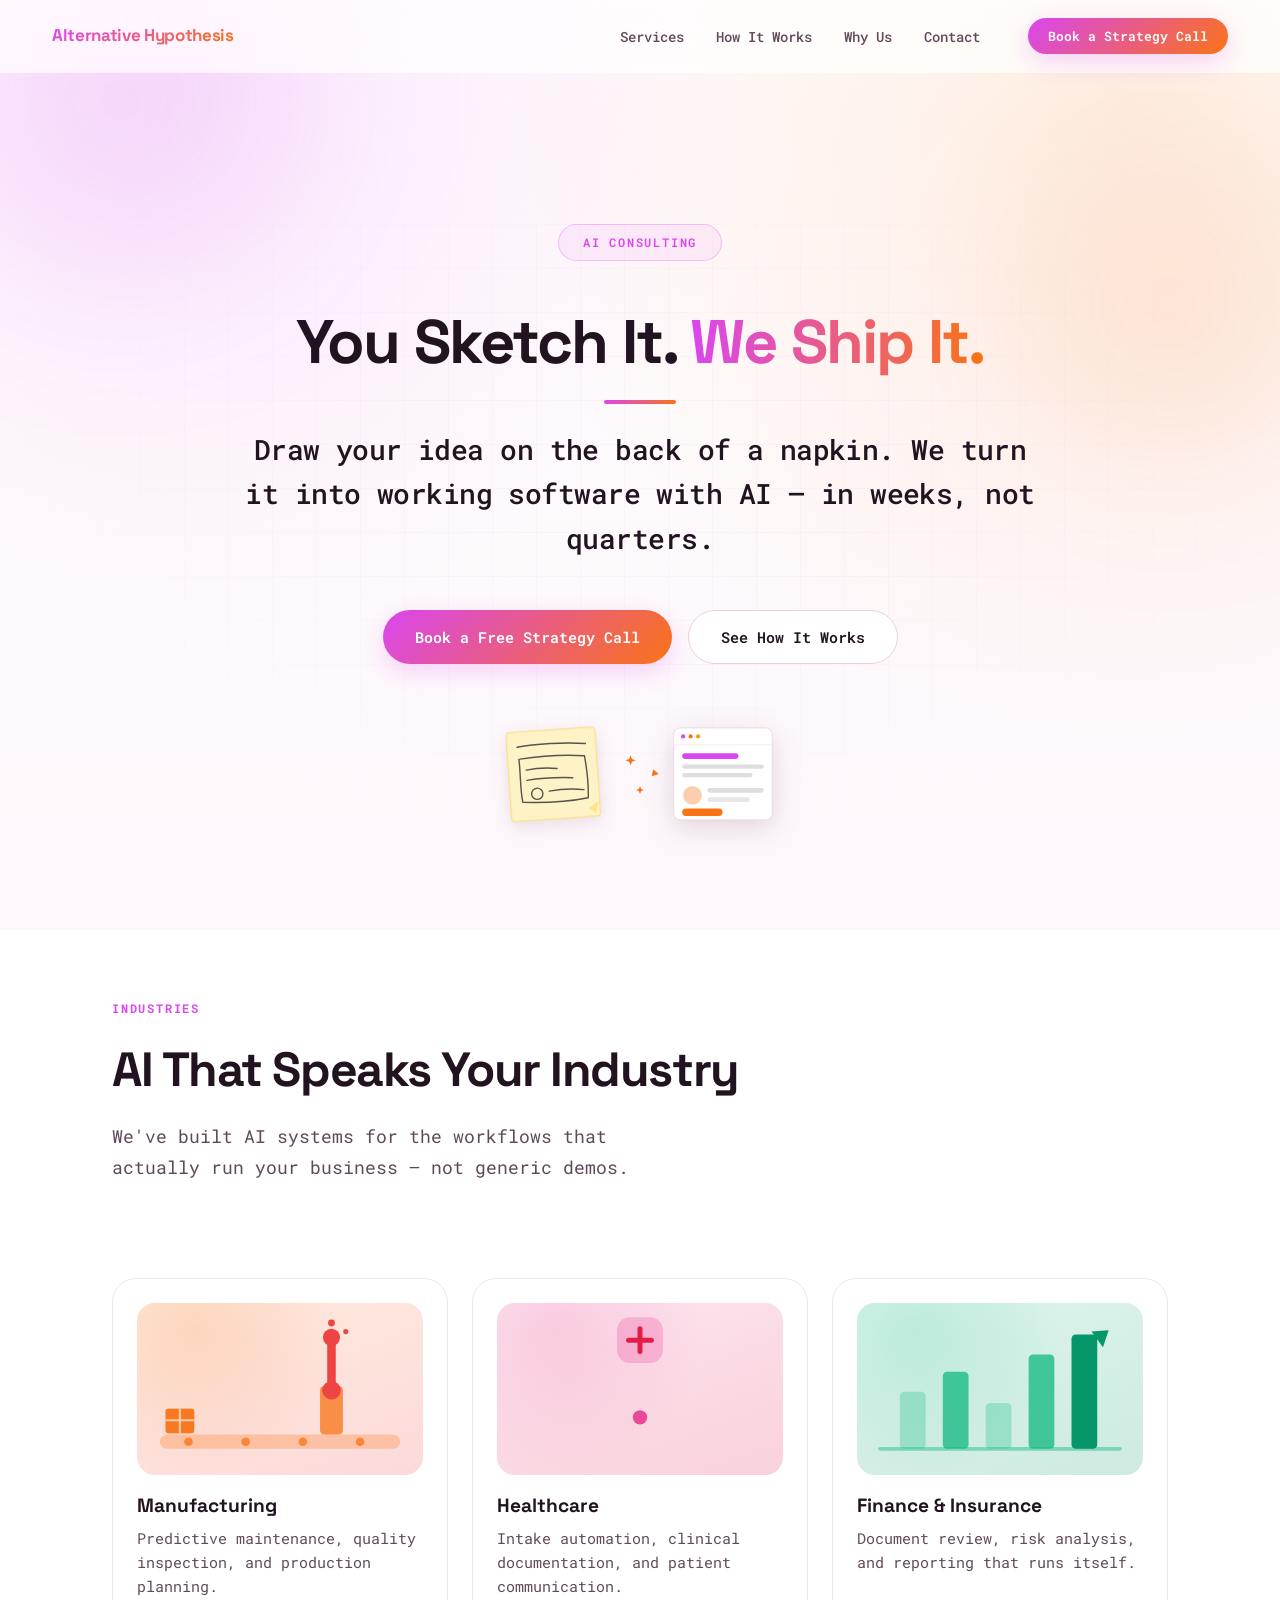
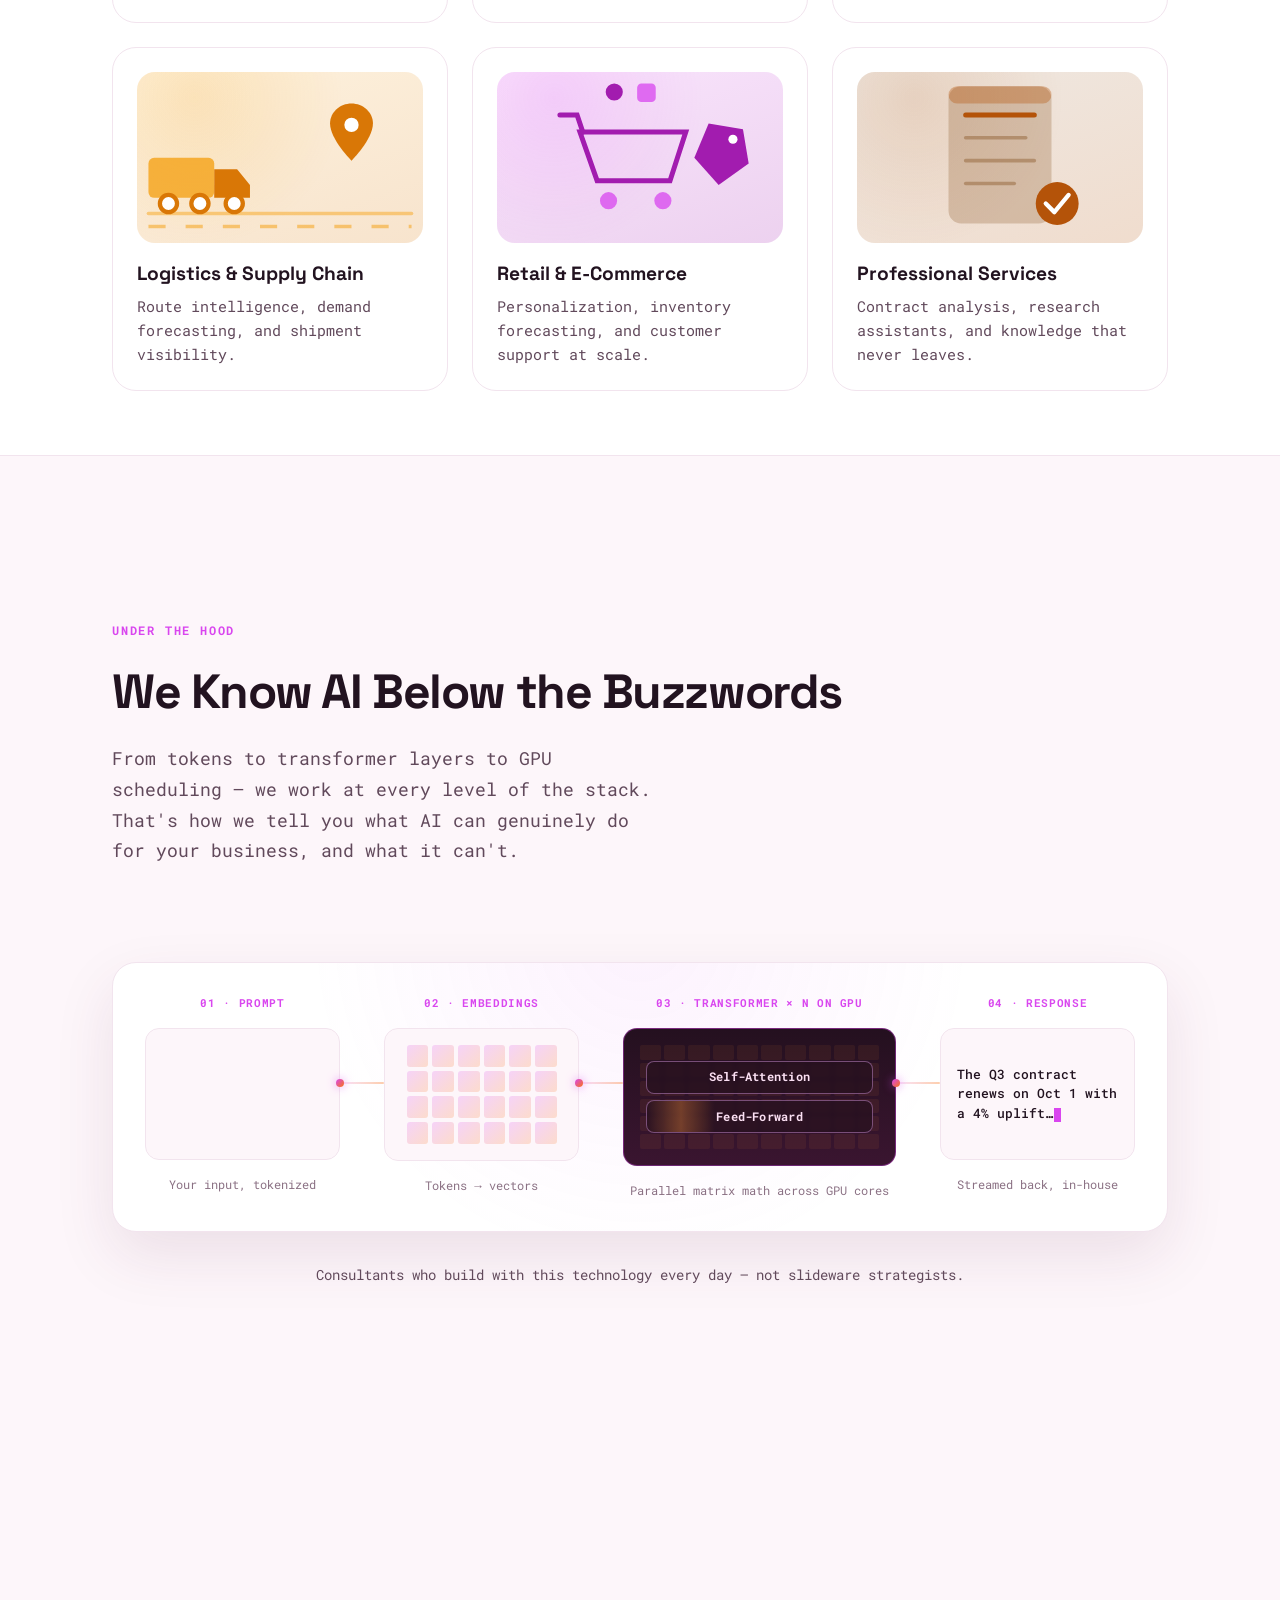
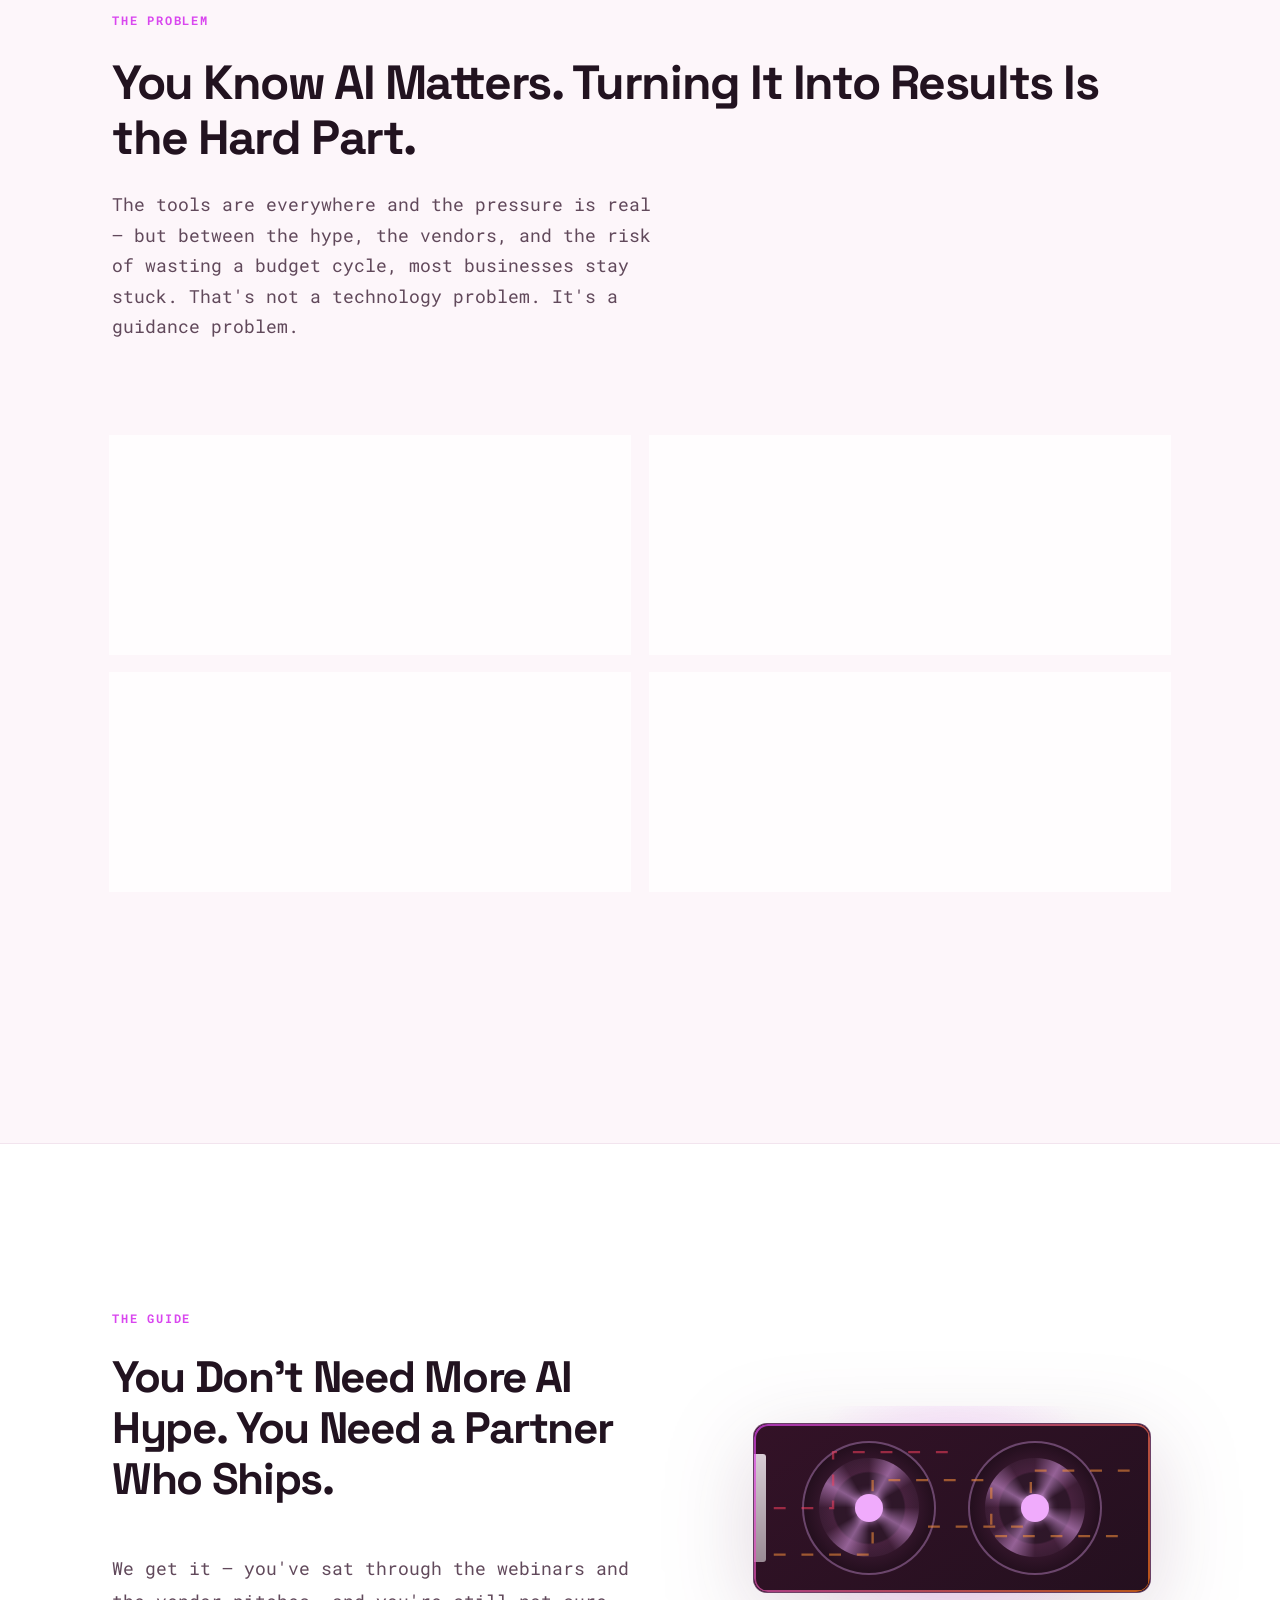
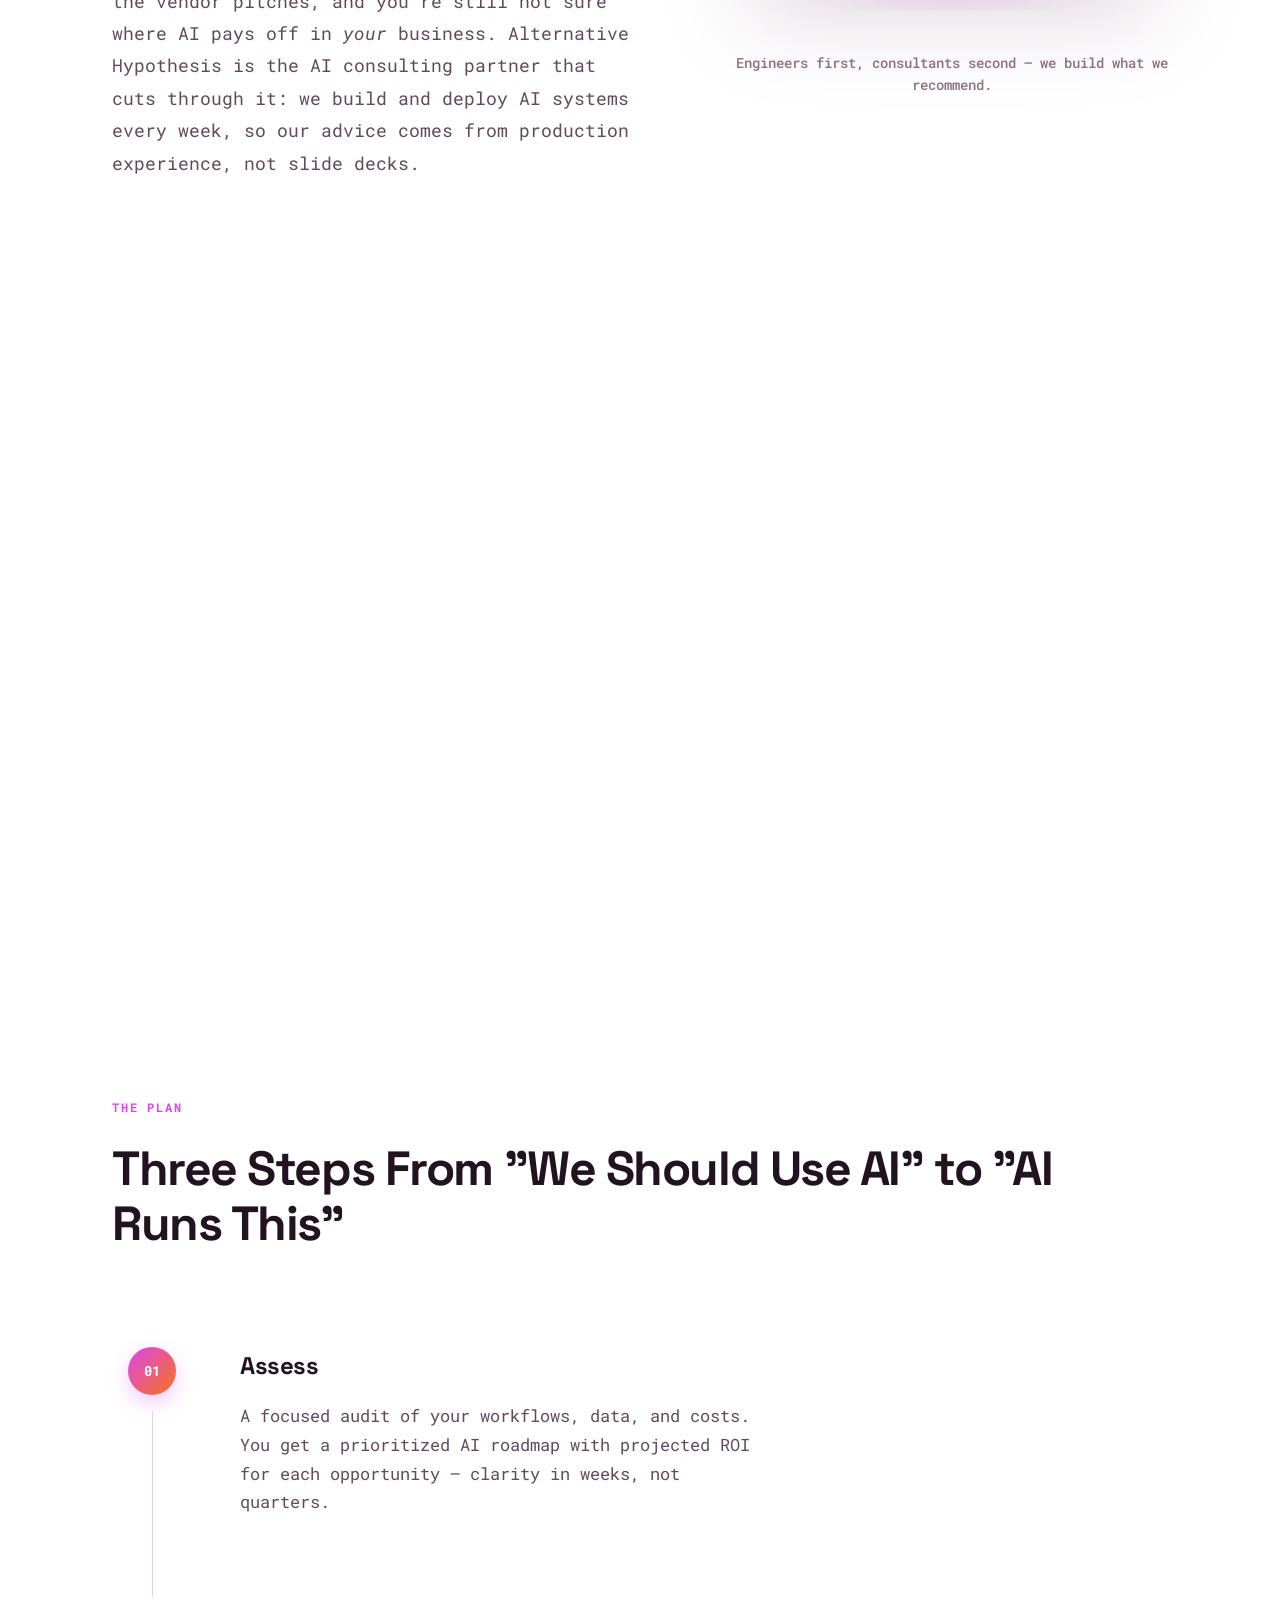
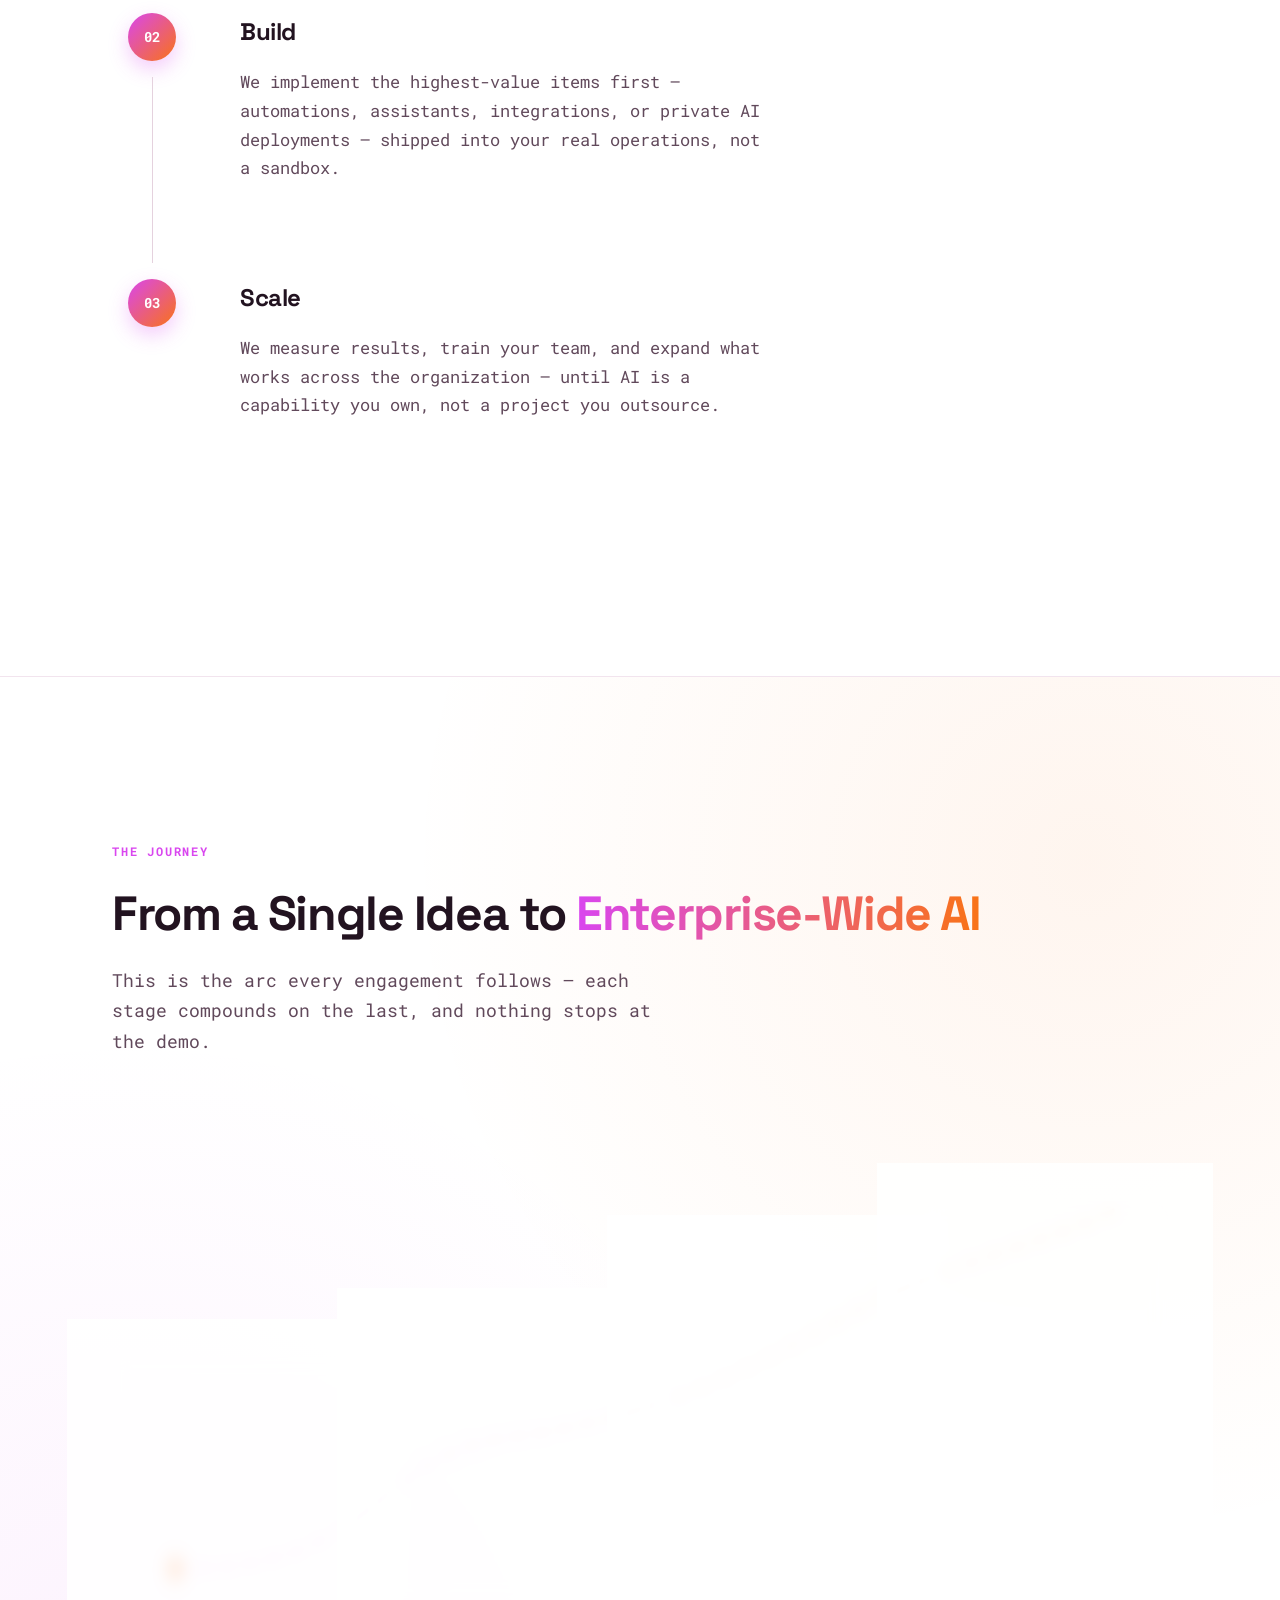
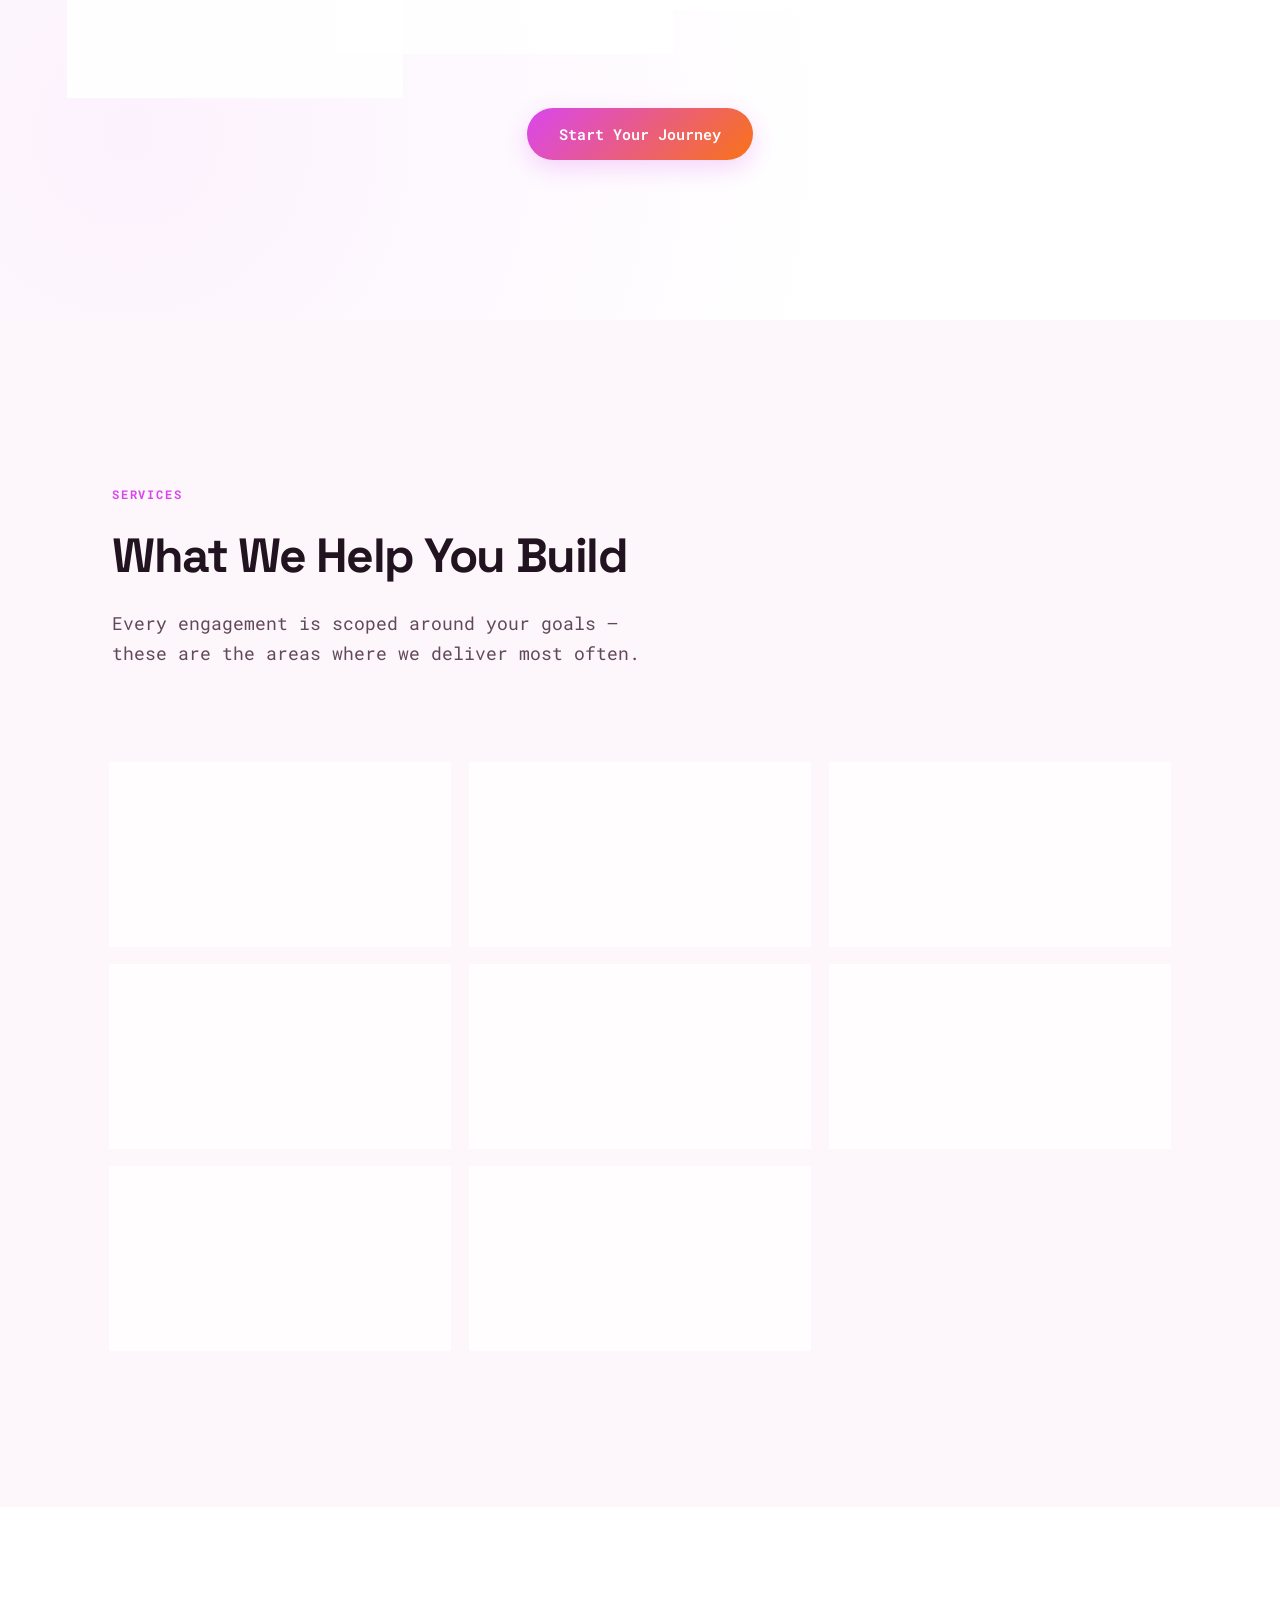
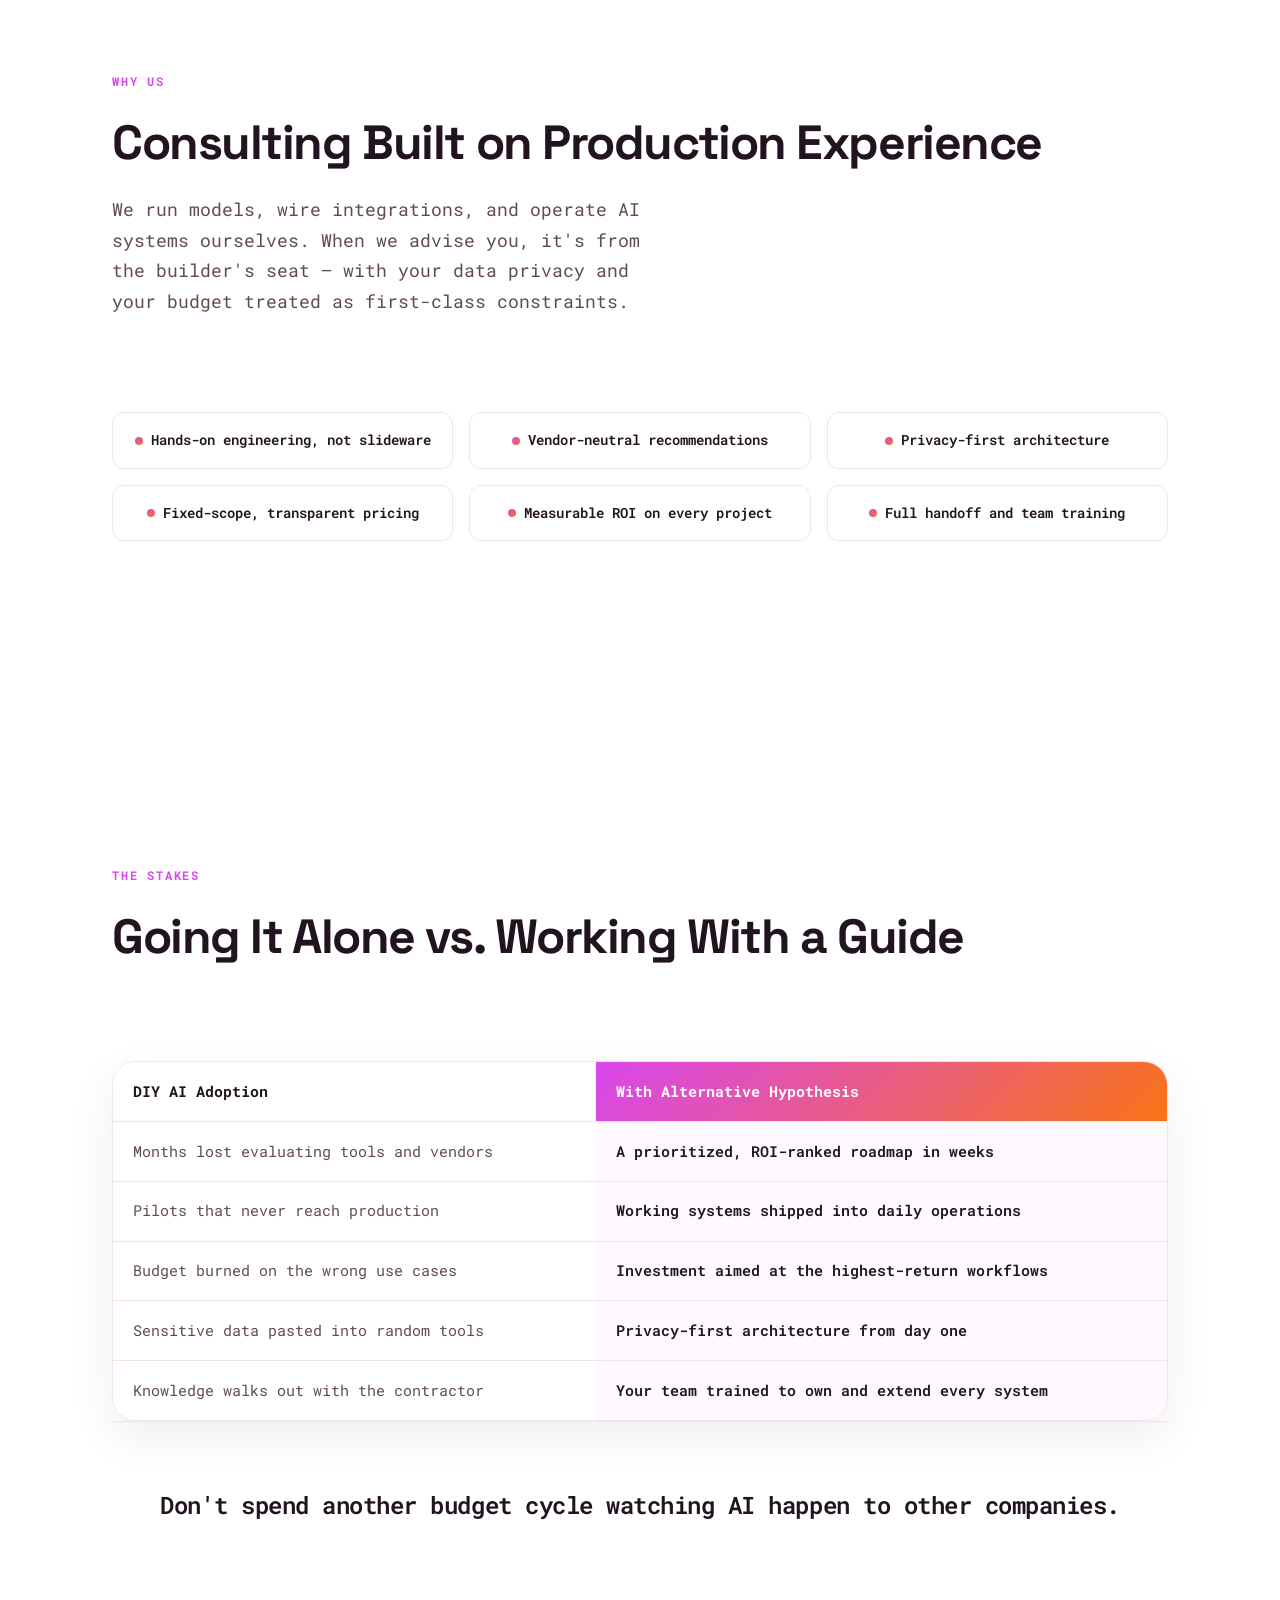
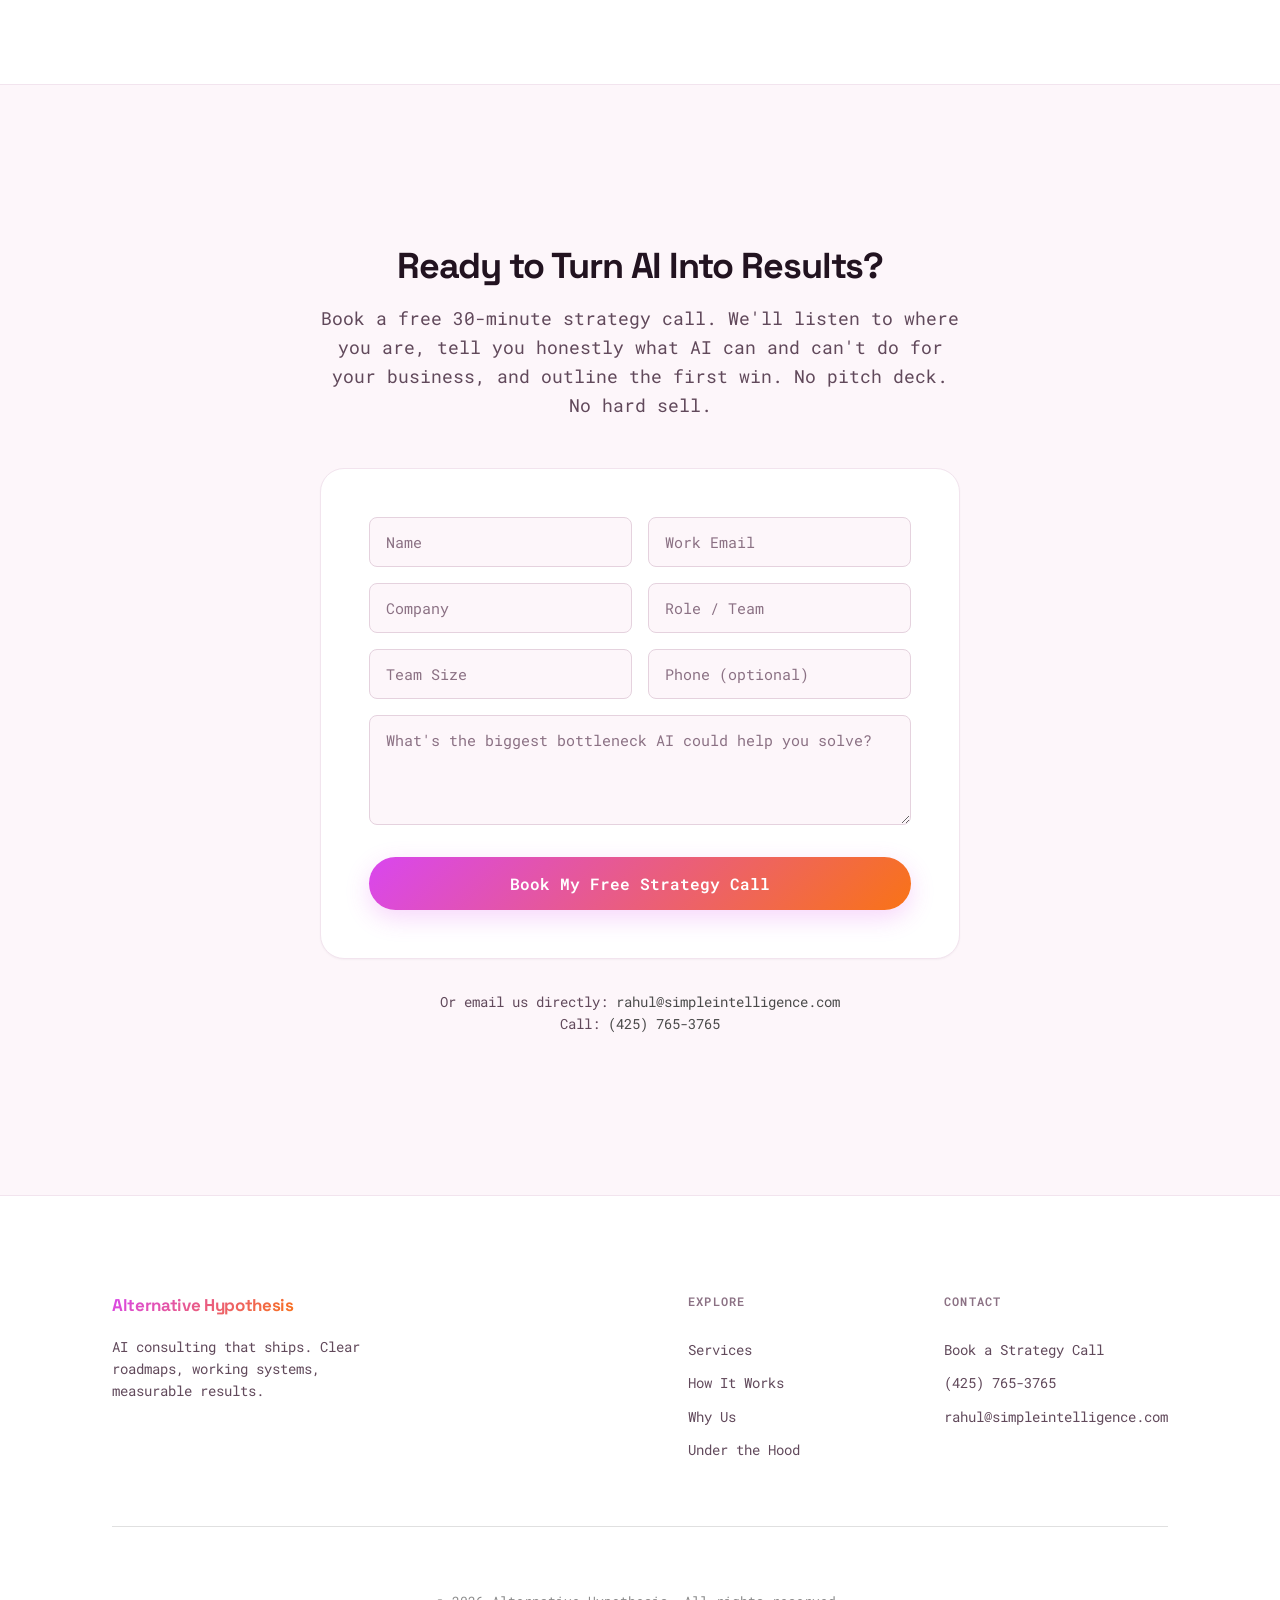
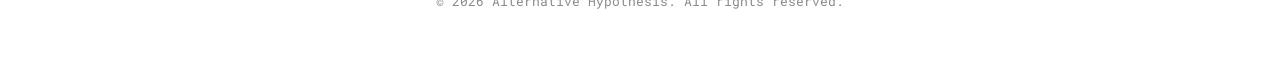
==== commit 0834e9d3: "Simplify hero with sketch-to-app animated scene and move industries below hero. Co-authored-by: Curs" ====
--- a/index.html
+++ b/index.html
@@ -46,331 +46,58 @@
             <div class="hero-layout">
                 <div class="hero-copy">
                     <div class="hero-badge">AI Consulting</div>
-                    <h1>Make AI <span class="grad-text">Actually Work</span> for Your Business</h1>
-                    <p class="hero-counter">You know AI should be moving your numbers. We turn that instinct into working systems — a clear roadmap, real automations, measurable results.</p>
-                    <p class="hero-body">
-                        Every week you wait, competitors automate another workflow. But most AI projects stall
-                        in pilots and demos. We're the consulting partner that ships: we find the highest-ROI
-                        opportunities in your business, build them, and hand your team the keys.
-                    </p>
+                    <h1>You Sketch It. <span class="grad-text">We Ship It.</span></h1>
+                    <p class="hero-counter">Draw your idea on the back of a napkin. We turn it into working software with AI — in weeks, not quarters.</p>
                     <div class="hero-cta">
                         <a href="#contact" class="btn btn-primary">Book a Free Strategy Call</a>
                         <a href="#how-it-works" class="btn btn-ghost">See How It Works</a>
                     </div>
                 </div>
-                <div class="hero-visual">
-                    <figure class="gpu-frame">
-                        <span class="shell-label">Your AI, Working Around the Clock</span>
-                        <div class="rack-visual" data-rack aria-hidden="true">
-                            <div class="rack-node">
-                                <span class="rack-led"></span>
-                                <span class="rack-title">Proposal Drafting</span>
-                                <div class="rack-bars"></div>
-                                <span class="rack-util" data-util>0%</span>
-                            </div>
-                            <div class="rack-node">
-                                <span class="rack-led"></span>
-                                <span class="rack-title">Support Triage</span>
-                                <div class="rack-bars"></div>
-                                <span class="rack-util" data-util>0%</span>
-                            </div>
-                            <div class="rack-node">
-                                <span class="rack-led"></span>
-                                <span class="rack-title">Document Intake</span>
-                                <div class="rack-bars"></div>
-                                <span class="rack-util" data-util>0%</span>
-                            </div>
-                            <div class="rack-node">
-                                <span class="rack-led"></span>
-                                <span class="rack-title">Sales Follow-ups</span>
-                                <div class="rack-bars"></div>
-                                <span class="rack-util" data-util>0%</span>
-                            </div>
-                            <div class="rack-bus"><span class="rack-packet"></span><span class="rack-packet"></span></div>
-                        </div>
-                        <div class="architecture-pipeline">
-                            <span>Clear Roadmap</span>
-                            <span>Working Automations</span>
-                            <span>Measurable ROI</span>
-                        </div>
-                    </figure>
+
+                <div class="sketch-scene" aria-hidden="true">
+                    <svg viewBox="0 0 640 260" fill="none" xmlns="http://www.w3.org/2000/svg">
+                        <!-- Sticky note with hand-drawn sketch -->
+                        <g class="sk-note">
+                            <rect x="40" y="38" width="190" height="190" rx="6" class="sk-note-paper" transform="rotate(-4 135 133)"/>
+                            <path d="M206 210l22-14-8 26z" class="sk-note-fold" transform="rotate(-4 135 133)"/>
+                            <g transform="rotate(-4 135 133)">
+                                <path class="sk-doodle d1" d="M62 70c40-5 100-4 146 2"/>
+                                <path class="sk-doodle d2" d="M64 96c2 26-2 60 2 92 42 4 96 6 140 0 3-32 1-64-2-90-46-6-96-6-140-2z"/>
+                                <path class="sk-doodle d3" d="M78 120c22-3 46-2 66 1"/>
+                                <path class="sk-doodle d4" d="M78 142c30-3 68-2 98 1"/>
+                                <circle class="sk-doodle d5" cx="98" cy="172" r="12"/>
+                                <path class="sk-doodle d6" d="M124 168c26-3 52-2 74 2"/>
+                            </g>
+                        </g>
+
+                        <!-- Magic arrow -->
+                        <g class="sk-arrow">
+                            <path class="sk-arrow-line" d="M258 132c30-26 64-26 96 0"/>
+                            <path class="sk-arrow-head" d="M348 122l12 10-15 5z"/>
+                            <path class="sk-spark s1" d="M300 92l3 8 8 3-8 3-3 8-3-8-8-3 8-3z"/>
+                            <path class="sk-spark s2" d="M320 158l2.4 6 6 2.4-6 2.4-2.4 6-2.4-6-6-2.4 6-2.4z"/>
+                        </g>
+
+                        <!-- App window -->
+                        <g class="sk-app">
+                            <rect x="392" y="34" width="210" height="196" rx="14" class="sk-app-frame"/>
+                            <path d="M392 70h210" class="sk-app-divider"/>
+                            <circle cx="412" cy="52" r="4.5" class="sk-dot dot1"/>
+                            <circle cx="428" cy="52" r="4.5" class="sk-dot dot2"/>
+                            <circle cx="444" cy="52" r="4.5" class="sk-dot dot3"/>
+                            <rect class="sk-ui u1" x="410" y="88" width="120" height="12" rx="6"/>
+                            <rect class="sk-ui u2" x="410" y="112" width="174" height="9" rx="4.5"/>
+                            <rect class="sk-ui u3" x="410" y="130" width="150" height="9" rx="4.5"/>
+                            <circle class="sk-ui u4" cx="432" cy="178" r="20"/>
+                            <rect class="sk-ui u5" x="464" y="162" width="120" height="10" rx="5"/>
+                            <rect class="sk-ui u6" x="464" y="182" width="90" height="10" rx="5"/>
+                            <rect class="sk-ui u7" x="410" y="206" width="86" height="16" rx="8"/>
+                        </g>
+                    </svg>
                 </div>
             </div>
         </div>
     </header>
-
-    <!-- Engine — Animated LLM + GPU schematic -->
-    <section class="engine" id="engine">
-        <div class="container">
-            <div class="section-header">
-                <span class="section-label">Under the Hood</span>
-                <h2>We Know AI Below the Buzzwords</h2>
-                <p class="section-desc">From tokens to transformer layers to GPU scheduling — we work at every level of the stack. That's how we tell you what AI can genuinely do for your business, and what it can't.</p>
-            </div>
-
-            <div class="engine-diagram" aria-hidden="true">
-                <!-- Stage 1: Prompt -->
-                <div class="engine-stage">
-                    <span class="stage-tag">01 · Prompt</span>
-                    <div class="stage-body">
-                        <div class="token-stream" data-token-stream>
-                            <span class="token">Summarize</span>
-                            <span class="token">our</span>
-                            <span class="token">Q3</span>
-                            <span class="token">contract</span>
-                        </div>
-                    </div>
-                    <span class="stage-name">Your input, tokenized</span>
-                </div>
-
-                <div class="engine-connector"><span class="packet"></span></div>
-
-                <!-- Stage 2: Embeddings -->
-                <div class="engine-stage">
-                    <span class="stage-tag">02 · Embeddings</span>
-                    <div class="stage-body">
-                        <div class="vector-grid" data-vector-grid></div>
-                    </div>
-                    <span class="stage-name">Tokens → vectors</span>
-                </div>
-
-                <div class="engine-connector"><span class="packet"></span></div>
-
-                <!-- Stage 3: Transformer layers on GPU -->
-                <div class="engine-stage engine-stage-gpu">
-                    <span class="stage-tag">03 · Transformer × N on GPU</span>
-                    <div class="stage-body">
-                        <div class="gpu-block">
-                            <div class="gpu-core-grid" data-gpu-grid></div>
-                            <div class="transformer-stack">
-                                <div class="tf-layer">
-                                    <span class="tf-name">Self-Attention</span>
-                                    <svg class="attention-svg" viewBox="0 0 120 44" preserveAspectRatio="none">
-                                        <line x1="10" y1="8" x2="60" y2="36" /><line x1="40" y1="8" x2="60" y2="36" />
-                                        <line x1="70" y1="8" x2="60" y2="36" /><line x1="110" y1="8" x2="60" y2="36" />
-                                        <line x1="60" y1="36" x2="20" y2="8" /><line x1="60" y1="36" x2="100" y2="8" />
-                                    </svg>
-                                </div>
-                                <div class="tf-layer"><span class="tf-name">Feed-Forward</span><span class="tf-flow"></span></div>
-                            </div>
-                        </div>
-                    </div>
-                    <span class="stage-name">Parallel matrix math across GPU cores</span>
-                </div>
-
-                <div class="engine-connector"><span class="packet"></span></div>
-
-                <!-- Stage 4: Output -->
-                <div class="engine-stage">
-                    <span class="stage-tag">04 · Response</span>
-                    <div class="stage-body">
-                        <div class="output-stream"><span data-output-text></span><span class="caret"></span></div>
-                    </div>
-                    <span class="stage-name">Streamed back, in-house</span>
-                </div>
-            </div>
-
-            <p class="engine-foot">Consultants who build with this technology every day — not slideware strategists.</p>
-        </div>
-    </section>
-
-    <!-- Problem -->
-    <section class="problem" id="problem">
-        <div class="container">
-            <div class="section-header">
-                <span class="section-label">The Problem</span>
-                <h2>You Know AI Matters. Turning It Into Results Is the Hard Part.</h2>
-                <p class="section-desc">The tools are everywhere and the pressure is real — but between the hype, the vendors, and the risk of wasting a budget cycle, most businesses stay stuck. That's not a technology problem. It's a guidance problem.</p>
-            </div>
-            <div class="problem-grid">
-                <div class="problem-card">
-                    <span class="problem-icon">01</span>
-                    <h3>Drowning in Hype</h3>
-                    <p>Every vendor promises transformation. Nobody tells you what's actually worth doing in your business.</p>
-                </div>
-                <div class="problem-card">
-                    <span class="problem-icon">02</span>
-                    <h3>Pilots That Go Nowhere</h3>
-                    <p>Demos impress, then die. Nothing reaches production or touches a real KPI.</p>
-                </div>
-                <div class="problem-card">
-                    <span class="problem-icon">03</span>
-                    <h3>No Clear Starting Point</h3>
-                    <p>Which workflow first? Which model? Build or buy? Every path looks expensive to get wrong.</p>
-                </div>
-                <div class="problem-card">
-                    <span class="problem-icon">04</span>
-                    <h3>Falling Behind Quietly</h3>
-                    <p>Competitors are automating work you still do by hand — and the gap compounds every quarter.</p>
-                </div>
-            </div>
-        </div>
-    </section>
-
-    <!-- Solution -->
-    <section class="manifesto">
-        <div class="container">
-            <div class="solution-intro">
-                <div class="manifesto-content">
-                    <span class="section-label">The Guide</span>
-                    <h2>You Don't Need More AI Hype. You Need a Partner Who Ships.</h2>
-                    <div class="manifesto-text">
-                        <p>
-                            We get it — you've sat through the webinars and the vendor pitches, and you're still
-                            not sure where AI pays off in <em>your</em> business. Alternative Hypothesis is the
-                            AI consulting partner that cuts through it: we build and deploy AI systems every week,
-                            so our advice comes from production experience, not slide decks.
-                        </p>
-                    </div>
-                </div>
-                <figure class="gpu-card-figure">
-                    <div class="gpu-card-anim" aria-hidden="true">
-                        <div class="gpu-card-body">
-                            <div class="gpu-card-shroud">
-                                <div class="gpu-fan"><span class="gpu-fan-blades"></span></div>
-                                <div class="gpu-fan"><span class="gpu-fan-blades"></span></div>
-                                <svg class="gpu-trace" viewBox="0 0 200 90" preserveAspectRatio="none">
-                                    <path d="M10 70 H60 V30 H120 V60 H190" />
-                                    <path d="M10 45 H40 V15 H100" />
-                                    <path d="M190 25 H140 V55 H80" />
-                                </svg>
-                            </div>
-                            <div class="gpu-card-bracket"></div>
-                        </div>
-                        <span class="gpu-card-glow"></span>
-                    </div>
-                    <figcaption>Engineers first, consultants second — we build what we recommend.</figcaption>
-                </figure>
-            </div>
-            <div class="services-grid benefits-grid">
-                <div class="service-card">
-                    <div class="service-number">01</div>
-                    <h3>ROI Before Technology</h3>
-                    <p>We start from your P&amp;L and workflows, then pick the AI — never the other way around.</p>
-                </div>
-                <div class="service-card">
-                    <div class="service-number">02</div>
-                    <h3>Ship, Don't Slide-Deck</h3>
-                    <p>Every engagement produces working systems your team uses — not a binder of recommendations.</p>
-                </div>
-                <div class="service-card">
-                    <div class="service-number">03</div>
-                    <h3>Vendor-Neutral Advice</h3>
-                    <p>Frontier APIs, open-source models, or private deployment — we recommend what fits, because we don't resell anyone.</p>
-                </div>
-                <div class="service-card">
-                    <div class="service-number">04</div>
-                    <h3>Your Team Keeps the Capability</h3>
-                    <p>Documentation, training, and handoff are built into every project. No permanent dependency on us.</p>
-                </div>
-            </div>
-        </div>
-    </section>
-
-    <!-- How It Works -->
-    <section class="process" id="how-it-works">
-        <div class="container">
-            <div class="section-header">
-                <span class="section-label">The Plan</span>
-                <h2>Three Steps From "We Should Use AI" to "AI Runs This"</h2>
-            </div>
-            <div class="process-steps">
-                <div class="process-step">
-                    <div class="step-indicator">
-                        <span class="step-num">01</span>
-                        <div class="step-line"></div>
-                    </div>
-                    <div class="step-content">
-                        <h3>Assess</h3>
-                        <p>A focused audit of your workflows, data, and costs. You get a prioritized AI roadmap with projected ROI for each opportunity — clarity in weeks, not quarters.</p>
-                    </div>
-                </div>
-                <div class="process-step">
-                    <div class="step-indicator">
-                        <span class="step-num">02</span>
-                        <div class="step-line"></div>
-                    </div>
-                    <div class="step-content">
-                        <h3>Build</h3>
-                        <p>We implement the highest-value items first — automations, assistants, integrations, or private AI deployments — shipped into your real operations, not a sandbox.</p>
-                    </div>
-                </div>
-                <div class="process-step">
-                    <div class="step-indicator">
-                        <span class="step-num">03</span>
-                    </div>
-                    <div class="step-content">
-                        <h3>Scale</h3>
-                        <p>We measure results, train your team, and expand what works across the organization — until AI is a capability you own, not a project you outsource.</p>
-                    </div>
-                </div>
-            </div>
-        </div>
-    </section>
-
-    <!-- Journey — From Idea to Enterprise -->
-    <section class="journey" id="journey">
-        <div class="container">
-            <div class="section-header">
-                <span class="section-label">The Journey</span>
-                <h2>From a Single Idea to <span class="grad-text">Enterprise-Wide AI</span></h2>
-                <p class="section-desc">This is the arc every engagement follows — each stage compounds on the last, and nothing stops at the demo.</p>
-            </div>
-
-            <div class="journey-track" aria-hidden="true">
-                <svg class="journey-path" viewBox="0 0 1000 260" preserveAspectRatio="none">
-                    <defs>
-                        <linearGradient id="journeyGrad" x1="0%" y1="100%" x2="100%" y2="0%">
-                            <stop offset="0%" stop-color="#d946ef" />
-                            <stop offset="100%" stop-color="#f97316" />
-                        </linearGradient>
-                    </defs>
-                    <path class="journey-line" d="M60 220 C 260 220, 240 160, 380 150 S 620 110, 700 85 S 900 45, 950 30" />
-                    <circle class="journey-runner" r="6" />
-                </svg>
-
-                <div class="journey-stage">
-                    <div class="journey-node">
-                        <svg viewBox="0 0 24 24" fill="none" stroke="currentColor" stroke-width="1.8" stroke-linecap="round" stroke-linejoin="round"><path d="M9 18h6M10 21h4M12 3a6 6 0 0 0-4 10.5c.6.55 1 1.5 1 2.5h6c0-1 .4-1.95 1-2.5A6 6 0 0 0 12 3z"/></svg>
-                    </div>
-                    <h3>Idea</h3>
-                    <p>A workflow worth automating, found in your P&amp;L — not in a trend report.</p>
-                    <span class="journey-metric">Week 0</span>
-                </div>
-
-                <div class="journey-stage">
-                    <div class="journey-node">
-                        <svg viewBox="0 0 24 24" fill="none" stroke="currentColor" stroke-width="1.8" stroke-linecap="round" stroke-linejoin="round"><path d="M10 2v6L4.5 17.5A2 2 0 0 0 6.24 21h11.52a2 2 0 0 0 1.74-3.5L14 8V2M8.5 2h7M7 15h10"/></svg>
-                    </div>
-                    <h3>Pilot</h3>
-                    <p>A working prototype on your real data — proof, not promises.</p>
-                    <span class="journey-metric">Weeks 2–4</span>
-                </div>
-
-                <div class="journey-stage">
-                    <div class="journey-node">
-                        <svg viewBox="0 0 24 24" fill="none" stroke="currentColor" stroke-width="1.8" stroke-linecap="round" stroke-linejoin="round"><path d="M4.5 16.5L3 21l4.5-1.5M14.5 4.5c2 -2 5 -2.5 5 -2.5s-.5 3-2.5 5L9.5 14.5 6 11l8.5-6.5zM6 11l-2 2M13 18l-2 2M9.5 14.5L6.24 17.76"/><circle cx="15" cy="9" r="1.4"/></svg>
-                    </div>
-                    <h3>Production</h3>
-                    <p>Shipped into daily operations with monitoring, guardrails, and training.</p>
-                    <span class="journey-metric">Weeks 6–10</span>
-                </div>
-
-                <div class="journey-stage">
-                    <div class="journey-node">
-                        <svg viewBox="0 0 24 24" fill="none" stroke="currentColor" stroke-width="1.8" stroke-linecap="round" stroke-linejoin="round"><path d="M3 21h18M5 21V7l7-4v18M12 21V3l7 4v14M8 9h.01M8 13h.01M8 17h.01M15 9h.01M15 13h.01M15 17h.01"/></svg>
-                    </div>
-                    <h3>Enterprise</h3>
-                    <p>Scaled across teams and workflows — an AI capability your organization owns.</p>
-                    <span class="journey-metric">Quarter 2+</span>
-                </div>
-            </div>
-
-            <div class="inline-cta center">
-                <a href="#contact" class="btn btn-primary">Start Your Journey</a>
-            </div>
-        </div>
-    </section>
 
     <!-- Industries -->
     <section class="industries" id="industries">
@@ -493,6 +220,279 @@
                     <h3>Professional Services</h3>
                     <p>Contract analysis, research assistants, and knowledge that never leaves.</p>
                 </div>
+            </div>
+        </div>
+    </section>
+
+    <!-- Engine — Animated LLM + GPU schematic -->
+    <section class="engine" id="engine">
+        <div class="container">
+            <div class="section-header">
+                <span class="section-label">Under the Hood</span>
+                <h2>We Know AI Below the Buzzwords</h2>
+                <p class="section-desc">From tokens to transformer layers to GPU scheduling — we work at every level of the stack. That's how we tell you what AI can genuinely do for your business, and what it can't.</p>
+            </div>
+
+            <div class="engine-diagram" aria-hidden="true">
+                <!-- Stage 1: Prompt -->
+                <div class="engine-stage">
+                    <span class="stage-tag">01 · Prompt</span>
+                    <div class="stage-body">
+                        <div class="token-stream" data-token-stream>
+                            <span class="token">Summarize</span>
+                            <span class="token">our</span>
+                            <span class="token">Q3</span>
+                            <span class="token">contract</span>
+                        </div>
+                    </div>
+                    <span class="stage-name">Your input, tokenized</span>
+                </div>
+
+                <div class="engine-connector"><span class="packet"></span></div>
+
+                <!-- Stage 2: Embeddings -->
+                <div class="engine-stage">
+                    <span class="stage-tag">02 · Embeddings</span>
+                    <div class="stage-body">
+                        <div class="vector-grid" data-vector-grid></div>
+                    </div>
+                    <span class="stage-name">Tokens → vectors</span>
+                </div>
+
+                <div class="engine-connector"><span class="packet"></span></div>
+
+                <!-- Stage 3: Transformer layers on GPU -->
+                <div class="engine-stage engine-stage-gpu">
+                    <span class="stage-tag">03 · Transformer × N on GPU</span>
+                    <div class="stage-body">
+                        <div class="gpu-block">
+                            <div class="gpu-core-grid" data-gpu-grid></div>
+                            <div class="transformer-stack">
+                                <div class="tf-layer">
+                                    <span class="tf-name">Self-Attention</span>
+                                    <svg class="attention-svg" viewBox="0 0 120 44" preserveAspectRatio="none">
+                                        <line x1="10" y1="8" x2="60" y2="36" /><line x1="40" y1="8" x2="60" y2="36" />
+                                        <line x1="70" y1="8" x2="60" y2="36" /><line x1="110" y1="8" x2="60" y2="36" />
+                                        <line x1="60" y1="36" x2="20" y2="8" /><line x1="60" y1="36" x2="100" y2="8" />
+                                    </svg>
+                                </div>
+                                <div class="tf-layer"><span class="tf-name">Feed-Forward</span><span class="tf-flow"></span></div>
+                            </div>
+                        </div>
+                    </div>
+                    <span class="stage-name">Parallel matrix math across GPU cores</span>
+                </div>
+
+                <div class="engine-connector"><span class="packet"></span></div>
+
+                <!-- Stage 4: Output -->
+                <div class="engine-stage">
+                    <span class="stage-tag">04 · Response</span>
+                    <div class="stage-body">
+                        <div class="output-stream"><span data-output-text></span><span class="caret"></span></div>
+                    </div>
+                    <span class="stage-name">Streamed back, in-house</span>
+                </div>
+            </div>
+
+            <p class="engine-foot">Consultants who build with this technology every day — not slideware strategists.</p>
+        </div>
+    </section>
+
+    <!-- Problem -->
+    <section class="problem" id="problem">
+        <div class="container">
+            <div class="section-header">
+                <span class="section-label">The Problem</span>
+                <h2>You Know AI Matters. Turning It Into Results Is the Hard Part.</h2>
+                <p class="section-desc">The tools are everywhere and the pressure is real — but between the hype, the vendors, and the risk of wasting a budget cycle, most businesses stay stuck. That's not a technology problem. It's a guidance problem.</p>
+            </div>
+            <div class="problem-grid">
+                <div class="problem-card">
+                    <span class="problem-icon">01</span>
+                    <h3>Drowning in Hype</h3>
+                    <p>Every vendor promises transformation. Nobody tells you what's actually worth doing in your business.</p>
+                </div>
+                <div class="problem-card">
+                    <span class="problem-icon">02</span>
+                    <h3>Pilots That Go Nowhere</h3>
+                    <p>Demos impress, then die. Nothing reaches production or touches a real KPI.</p>
+                </div>
+                <div class="problem-card">
+                    <span class="problem-icon">03</span>
+                    <h3>No Clear Starting Point</h3>
+                    <p>Which workflow first? Which model? Build or buy? Every path looks expensive to get wrong.</p>
+                </div>
+                <div class="problem-card">
+                    <span class="problem-icon">04</span>
+                    <h3>Falling Behind Quietly</h3>
+                    <p>Competitors are automating work you still do by hand — and the gap compounds every quarter.</p>
+                </div>
+            </div>
+        </div>
+    </section>
+
+    <!-- Solution -->
+    <section class="manifesto">
+        <div class="container">
+            <div class="solution-intro">
+                <div class="manifesto-content">
+                    <span class="section-label">The Guide</span>
+                    <h2>You Don't Need More AI Hype. You Need a Partner Who Ships.</h2>
+                    <div class="manifesto-text">
+                        <p>
+                            We get it — you've sat through the webinars and the vendor pitches, and you're still
+                            not sure where AI pays off in <em>your</em> business. Alternative Hypothesis is the
+                            AI consulting partner that cuts through it: we build and deploy AI systems every week,
+                            so our advice comes from production experience, not slide decks.
+                        </p>
+                    </div>
+                </div>
+                <figure class="gpu-card-figure">
+                    <div class="gpu-card-anim" aria-hidden="true">
+                        <div class="gpu-card-body">
+                            <div class="gpu-card-shroud">
+                                <div class="gpu-fan"><span class="gpu-fan-blades"></span></div>
+                                <div class="gpu-fan"><span class="gpu-fan-blades"></span></div>
+                                <svg class="gpu-trace" viewBox="0 0 200 90" preserveAspectRatio="none">
+                                    <path d="M10 70 H60 V30 H120 V60 H190" />
+                                    <path d="M10 45 H40 V15 H100" />
+                                    <path d="M190 25 H140 V55 H80" />
+                                </svg>
+                            </div>
+                            <div class="gpu-card-bracket"></div>
+                        </div>
+                        <span class="gpu-card-glow"></span>
+                    </div>
+                    <figcaption>Engineers first, consultants second — we build what we recommend.</figcaption>
+                </figure>
+            </div>
+            <div class="services-grid benefits-grid">
+                <div class="service-card">
+                    <div class="service-number">01</div>
+                    <h3>ROI Before Technology</h3>
+                    <p>We start from your P&amp;L and workflows, then pick the AI — never the other way around.</p>
+                </div>
+                <div class="service-card">
+                    <div class="service-number">02</div>
+                    <h3>Ship, Don't Slide-Deck</h3>
+                    <p>Every engagement produces working systems your team uses — not a binder of recommendations.</p>
+                </div>
+                <div class="service-card">
+                    <div class="service-number">03</div>
+                    <h3>Vendor-Neutral Advice</h3>
+                    <p>Frontier APIs, open-source models, or private deployment — we recommend what fits, because we don't resell anyone.</p>
+                </div>
+                <div class="service-card">
+                    <div class="service-number">04</div>
+                    <h3>Your Team Keeps the Capability</h3>
+                    <p>Documentation, training, and handoff are built into every project. No permanent dependency on us.</p>
+                </div>
+            </div>
+        </div>
+    </section>
+
+    <!-- How It Works -->
+    <section class="process" id="how-it-works">
+        <div class="container">
+            <div class="section-header">
+                <span class="section-label">The Plan</span>
+                <h2>Three Steps From "We Should Use AI" to "AI Runs This"</h2>
+            </div>
+            <div class="process-steps">
+                <div class="process-step">
+                    <div class="step-indicator">
+                        <span class="step-num">01</span>
+                        <div class="step-line"></div>
+                    </div>
+                    <div class="step-content">
+                        <h3>Assess</h3>
+                        <p>A focused audit of your workflows, data, and costs. You get a prioritized AI roadmap with projected ROI for each opportunity — clarity in weeks, not quarters.</p>
+                    </div>
+                </div>
+                <div class="process-step">
+                    <div class="step-indicator">
+                        <span class="step-num">02</span>
+                        <div class="step-line"></div>
+                    </div>
+                    <div class="step-content">
+                        <h3>Build</h3>
+                        <p>We implement the highest-value items first — automations, assistants, integrations, or private AI deployments — shipped into your real operations, not a sandbox.</p>
+                    </div>
+                </div>
+                <div class="process-step">
+                    <div class="step-indicator">
+                        <span class="step-num">03</span>
+                    </div>
+                    <div class="step-content">
+                        <h3>Scale</h3>
+                        <p>We measure results, train your team, and expand what works across the organization — until AI is a capability you own, not a project you outsource.</p>
+                    </div>
+                </div>
+            </div>
+        </div>
+    </section>
+
+    <!-- Journey — From Idea to Enterprise -->
+    <section class="journey" id="journey">
+        <div class="container">
+            <div class="section-header">
+                <span class="section-label">The Journey</span>
+                <h2>From a Single Idea to <span class="grad-text">Enterprise-Wide AI</span></h2>
+                <p class="section-desc">This is the arc every engagement follows — each stage compounds on the last, and nothing stops at the demo.</p>
+            </div>
+
+            <div class="journey-track" aria-hidden="true">
+                <svg class="journey-path" viewBox="0 0 1000 260" preserveAspectRatio="none">
+                    <defs>
+                        <linearGradient id="journeyGrad" x1="0%" y1="100%" x2="100%" y2="0%">
+                            <stop offset="0%" stop-color="#d946ef" />
+                            <stop offset="100%" stop-color="#f97316" />
+                        </linearGradient>
+                    </defs>
+                    <path class="journey-line" d="M60 220 C 260 220, 240 160, 380 150 S 620 110, 700 85 S 900 45, 950 30" />
+                    <circle class="journey-runner" r="6" />
+                </svg>
+
+                <div class="journey-stage">
+                    <div class="journey-node">
+                        <svg viewBox="0 0 24 24" fill="none" stroke="currentColor" stroke-width="1.8" stroke-linecap="round" stroke-linejoin="round"><path d="M9 18h6M10 21h4M12 3a6 6 0 0 0-4 10.5c.6.55 1 1.5 1 2.5h6c0-1 .4-1.95 1-2.5A6 6 0 0 0 12 3z"/></svg>
+                    </div>
+                    <h3>Idea</h3>
+                    <p>A workflow worth automating, found in your P&amp;L — not in a trend report.</p>
+                    <span class="journey-metric">Week 0</span>
+                </div>
+
+                <div class="journey-stage">
+                    <div class="journey-node">
+                        <svg viewBox="0 0 24 24" fill="none" stroke="currentColor" stroke-width="1.8" stroke-linecap="round" stroke-linejoin="round"><path d="M10 2v6L4.5 17.5A2 2 0 0 0 6.24 21h11.52a2 2 0 0 0 1.74-3.5L14 8V2M8.5 2h7M7 15h10"/></svg>
+                    </div>
+                    <h3>Pilot</h3>
+                    <p>A working prototype on your real data — proof, not promises.</p>
+                    <span class="journey-metric">Weeks 2–4</span>
+                </div>
+
+                <div class="journey-stage">
+                    <div class="journey-node">
+                        <svg viewBox="0 0 24 24" fill="none" stroke="currentColor" stroke-width="1.8" stroke-linecap="round" stroke-linejoin="round"><path d="M4.5 16.5L3 21l4.5-1.5M14.5 4.5c2 -2 5 -2.5 5 -2.5s-.5 3-2.5 5L9.5 14.5 6 11l8.5-6.5zM6 11l-2 2M13 18l-2 2M9.5 14.5L6.24 17.76"/><circle cx="15" cy="9" r="1.4"/></svg>
+                    </div>
+                    <h3>Production</h3>
+                    <p>Shipped into daily operations with monitoring, guardrails, and training.</p>
+                    <span class="journey-metric">Weeks 6–10</span>
+                </div>
+
+                <div class="journey-stage">
+                    <div class="journey-node">
+                        <svg viewBox="0 0 24 24" fill="none" stroke="currentColor" stroke-width="1.8" stroke-linecap="round" stroke-linejoin="round"><path d="M3 21h18M5 21V7l7-4v18M12 21V3l7 4v14M8 9h.01M8 13h.01M8 17h.01M15 9h.01M15 13h.01M15 17h.01"/></svg>
+                    </div>
+                    <h3>Enterprise</h3>
+                    <p>Scaled across teams and workflows — an AI capability your organization owns.</p>
+                    <span class="journey-metric">Quarter 2+</span>
+                </div>
+            </div>
+
+            <div class="inline-cta center">
+                <a href="#contact" class="btn btn-primary">Start Your Journey</a>
             </div>
         </div>
     </section>
--- a/styles.css
+++ b/styles.css
@@ -1328,13 +1328,14 @@
 
 .enterprise-site .hero-layout {
     display: grid;
-    grid-template-columns: 1.05fr 0.95fr;
-    gap: var(--space-4xl);
+    grid-template-columns: 1fr;
     align-items: center;
 }
 
 .enterprise-site .hero-copy {
-    text-align: left;
+    text-align: center;
+    max-width: 820px;
+    margin: 0 auto;
 }
 
 .enterprise-site .hero-badge {
@@ -1354,7 +1355,7 @@
     display: block;
     width: 72px;
     height: 4px;
-    margin-top: var(--space-lg);
+    margin: var(--space-lg) auto 0;
     border-radius: 4px;
     background: var(--ent-grad);
 }
@@ -1370,7 +1371,7 @@
 }
 
 .enterprise-site .hero-cta {
-    justify-content: flex-start;
+    justify-content: center;
 }
 
 /* ---- Hero architecture visual ---- */
@@ -2962,3 +2963,271 @@
     .enterprise-site .mfg-spark { opacity: 0; }
     .enterprise-site .log-truck { transform: translateX(40px); }
 }
+
+/* =========================================
+   Hero — sketch-to-app scene
+   ========================================= */
+
+.enterprise-site .sketch-scene {
+    max-width: 660px;
+    margin: var(--space-2xl) auto 0;
+}
+
+.enterprise-site .sketch-scene svg {
+    display: block;
+    width: 100%;
+    height: auto;
+    overflow: visible;
+}
+
+/* Sticky note */
+.enterprise-site .sk-note-paper {
+    fill: #fef3c7;
+    stroke: #fcd34d;
+    stroke-width: 1.5;
+    filter: drop-shadow(0 10px 18px rgba(84, 28, 70, 0.12));
+}
+
+.enterprise-site .sk-note-fold {
+    fill: #fde68a;
+}
+
+/* Hand-drawn doodle strokes (drawn in sequence) */
+.enterprise-site .sk-doodle {
+    fill: none;
+    stroke: #57534e;
+    stroke-width: 3;
+    stroke-linecap: round;
+    stroke-linejoin: round;
+    stroke-dasharray: 460;
+    stroke-dashoffset: 0;
+    animation: 8s linear infinite;
+}
+
+.enterprise-site .sk-doodle.d1 { animation-name: skD1; }
+.enterprise-site .sk-doodle.d2 { animation-name: skD2; }
+.enterprise-site .sk-doodle.d3 { animation-name: skD3; }
+.enterprise-site .sk-doodle.d4 { animation-name: skD4; }
+.enterprise-site .sk-doodle.d5 { animation-name: skD5; }
+.enterprise-site .sk-doodle.d6 { animation-name: skD6; }
+
+@keyframes skD1 {
+    0%, 2% { stroke-dashoffset: 460; opacity: 1; }
+    7%, 92% { stroke-dashoffset: 0; opacity: 1; }
+    96%, 100% { stroke-dashoffset: 460; opacity: 0; }
+}
+
+@keyframes skD2 {
+    0%, 6% { stroke-dashoffset: 460; opacity: 1; }
+    17%, 92% { stroke-dashoffset: 0; opacity: 1; }
+    96%, 100% { stroke-dashoffset: 460; opacity: 0; }
+}
+
+@keyframes skD3 {
+    0%, 16% { stroke-dashoffset: 460; opacity: 1; }
+    21%, 92% { stroke-dashoffset: 0; opacity: 1; }
+    96%, 100% { stroke-dashoffset: 460; opacity: 0; }
+}
+
+@keyframes skD4 {
+    0%, 20% { stroke-dashoffset: 460; opacity: 1; }
+    25%, 92% { stroke-dashoffset: 0; opacity: 1; }
+    96%, 100% { stroke-dashoffset: 460; opacity: 0; }
+}
+
+@keyframes skD5 {
+    0%, 24% { stroke-dashoffset: 460; opacity: 1; }
+    29%, 92% { stroke-dashoffset: 0; opacity: 1; }
+    96%, 100% { stroke-dashoffset: 460; opacity: 0; }
+}
+
+@keyframes skD6 {
+    0%, 28% { stroke-dashoffset: 460; opacity: 1; }
+    33%, 92% { stroke-dashoffset: 0; opacity: 1; }
+    96%, 100% { stroke-dashoffset: 460; opacity: 0; }
+}
+
+/* Arrow between note and app */
+.enterprise-site .sk-arrow-line {
+    fill: none;
+    stroke: var(--ent-brand);
+    stroke-width: 4;
+    stroke-linecap: round;
+    stroke-dasharray: 130;
+    stroke-dashoffset: 130;
+    animation: skArrow 8s linear infinite;
+}
+
+@keyframes skArrow {
+    0%, 34% { stroke-dashoffset: 130; opacity: 1; }
+    42%, 92% { stroke-dashoffset: 0; opacity: 1; }
+    96%, 100% { stroke-dashoffset: 130; opacity: 0; }
+}
+
+.enterprise-site .sk-arrow-head {
+    fill: var(--ent-brand-2);
+    transform-box: fill-box;
+    transform-origin: center;
+    animation: skPop42 8s ease-out infinite;
+}
+
+.enterprise-site .sk-spark {
+    fill: var(--ent-brand-2);
+    transform-box: fill-box;
+    transform-origin: center;
+    animation: skSpark 8s ease-in-out infinite;
+}
+
+.enterprise-site .sk-spark.s2 { animation-name: skSpark2; }
+
+@keyframes skSpark {
+    0%, 38% { transform: scale(0); opacity: 0; }
+    44% { transform: scale(1.2); opacity: 1; }
+    52% { transform: scale(0.7); opacity: 0.7; }
+    60% { transform: scale(1); opacity: 1; }
+    68%, 100% { transform: scale(0); opacity: 0; }
+}
+
+@keyframes skSpark2 {
+    0%, 44% { transform: scale(0); opacity: 0; }
+    50% { transform: scale(1.1); opacity: 1; }
+    58% { transform: scale(0.6); opacity: 0.7; }
+    66% { transform: scale(1); opacity: 1; }
+    74%, 100% { transform: scale(0); opacity: 0; }
+}
+
+/* App window */
+.enterprise-site .sk-app-frame {
+    fill: #ffffff;
+    stroke: var(--ent-line-strong);
+    stroke-width: 1.5;
+    filter: drop-shadow(0 16px 30px rgba(84, 28, 70, 0.16));
+}
+
+.enterprise-site .sk-app-divider {
+    stroke: var(--ent-line);
+    stroke-width: 1.5;
+}
+
+.enterprise-site .sk-app {
+    transform-box: fill-box;
+    transform-origin: center;
+    animation: skAppIn 8s ease-out infinite;
+}
+
+@keyframes skAppIn {
+    0%, 40% { transform: scale(0.82); opacity: 0; }
+    48% { transform: scale(1.03); opacity: 1; }
+    52%, 92% { transform: scale(1); opacity: 1; }
+    97%, 100% { transform: scale(0.82); opacity: 0; }
+}
+
+/* Window dots */
+.enterprise-site .sk-dot { transform-box: fill-box; transform-origin: center; animation: 8s ease-out infinite; }
+.enterprise-site .sk-dot.dot1 { fill: #d946ef; animation-name: skPop50; }
+.enterprise-site .sk-dot.dot2 { fill: #f97316; animation-name: skPop52; }
+.enterprise-site .sk-dot.dot3 { fill: #f59e0b; animation-name: skPop54; }
+
+/* UI elements popping in, mirroring the sketch */
+.enterprise-site .sk-ui { transform-box: fill-box; transform-origin: center; animation: 8s ease-out infinite; }
+.enterprise-site .sk-ui.u1 { fill: var(--ent-brand); animation-name: skPop56; }
+.enterprise-site .sk-ui.u2 { fill: rgba(34, 19, 32, 0.14); animation-name: skPop60; }
+.enterprise-site .sk-ui.u3 { fill: rgba(34, 19, 32, 0.14); animation-name: skPop63; }
+.enterprise-site .sk-ui.u4 { fill: rgba(249, 115, 22, 0.35); animation-name: skPop66; }
+.enterprise-site .sk-ui.u5 { fill: rgba(34, 19, 32, 0.14); animation-name: skPop69; }
+.enterprise-site .sk-ui.u6 { fill: rgba(34, 19, 32, 0.1); animation-name: skPop72; }
+.enterprise-site .sk-ui.u7 { fill: var(--ent-brand-2); animation-name: skPop75; }
+
+/* Pop-in keyframes: hidden until cue, pop, hold, fade at loop end */
+@keyframes skPop42 {
+    0%, 42% { transform: scale(0); opacity: 0; }
+    46% { transform: scale(1.15); opacity: 1; }
+    49%, 92% { transform: scale(1); opacity: 1; }
+    97%, 100% { transform: scale(0); opacity: 0; }
+}
+
+@keyframes skPop50 {
+    0%, 50% { transform: scale(0); opacity: 0; }
+    54% { transform: scale(1.15); opacity: 1; }
+    57%, 92% { transform: scale(1); opacity: 1; }
+    97%, 100% { transform: scale(0); opacity: 0; }
+}
+
+@keyframes skPop52 {
+    0%, 52% { transform: scale(0); opacity: 0; }
+    56% { transform: scale(1.15); opacity: 1; }
+    59%, 92% { transform: scale(1); opacity: 1; }
+    97%, 100% { transform: scale(0); opacity: 0; }
+}
+
+@keyframes skPop54 {
+    0%, 54% { transform: scale(0); opacity: 0; }
+    58% { transform: scale(1.15); opacity: 1; }
+    61%, 92% { transform: scale(1); opacity: 1; }
+    97%, 100% { transform: scale(0); opacity: 0; }
+}
+
+@keyframes skPop56 {
+    0%, 56% { transform: scale(0); opacity: 0; }
+    60% { transform: scale(1.15); opacity: 1; }
+    63%, 92% { transform: scale(1); opacity: 1; }
+    97%, 100% { transform: scale(0); opacity: 0; }
+}
+
+@keyframes skPop60 {
+    0%, 60% { transform: scale(0); opacity: 0; }
+    64% { transform: scale(1.1); opacity: 1; }
+    67%, 92% { transform: scale(1); opacity: 1; }
+    97%, 100% { transform: scale(0); opacity: 0; }
+}
+
+@keyframes skPop63 {
+    0%, 63% { transform: scale(0); opacity: 0; }
+    67% { transform: scale(1.1); opacity: 1; }
+    70%, 92% { transform: scale(1); opacity: 1; }
+    97%, 100% { transform: scale(0); opacity: 0; }
+}
+
+@keyframes skPop66 {
+    0%, 66% { transform: scale(0); opacity: 0; }
+    70% { transform: scale(1.1); opacity: 1; }
+    73%, 92% { transform: scale(1); opacity: 1; }
+    97%, 100% { transform: scale(0); opacity: 0; }
+}
+
+@keyframes skPop69 {
+    0%, 69% { transform: scale(0); opacity: 0; }
+    73% { transform: scale(1.1); opacity: 1; }
+    76%, 92% { transform: scale(1); opacity: 1; }
+    97%, 100% { transform: scale(0); opacity: 0; }
+}
+
+@keyframes skPop72 {
+    0%, 72% { transform: scale(0); opacity: 0; }
+    76% { transform: scale(1.1); opacity: 1; }
+    79%, 92% { transform: scale(1); opacity: 1; }
+    97%, 100% { transform: scale(0); opacity: 0; }
+}
+
+@keyframes skPop75 {
+    0%, 75% { transform: scale(0); opacity: 0; }
+    79% { transform: scale(1.15); opacity: 1; }
+    82%, 92% { transform: scale(1); opacity: 1; }
+    97%, 100% { transform: scale(0); opacity: 0; }
+}
+
+@media (prefers-reduced-motion: reduce) {
+    .enterprise-site .sk-doodle,
+    .enterprise-site .sk-arrow-line,
+    .enterprise-site .sk-arrow-head,
+    .enterprise-site .sk-spark,
+    .enterprise-site .sk-app,
+    .enterprise-site .sk-dot,
+    .enterprise-site .sk-ui {
+        animation: none;
+    }
+
+    .enterprise-site .sk-doodle { stroke-dashoffset: 0; }
+    .enterprise-site .sk-arrow-line { stroke-dashoffset: 0; }
+    .enterprise-site .sk-spark { opacity: 0; }
+}
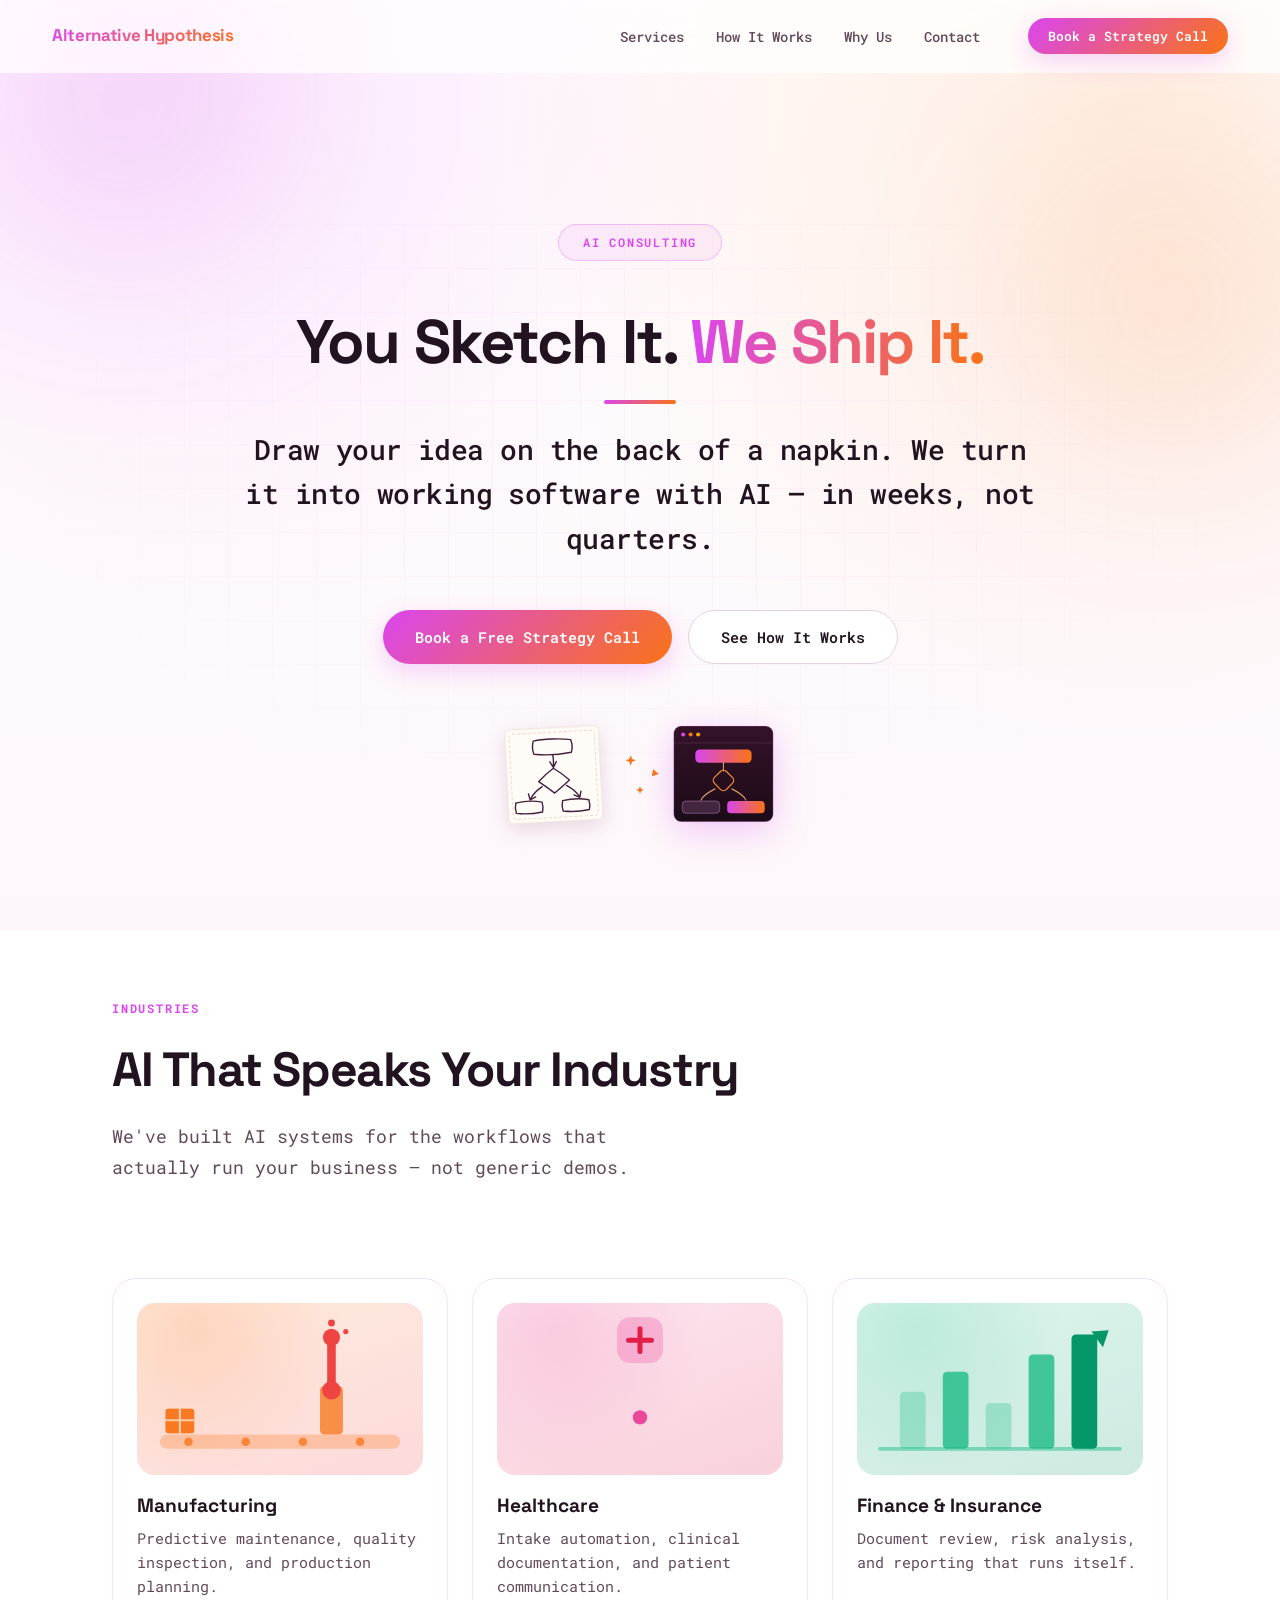
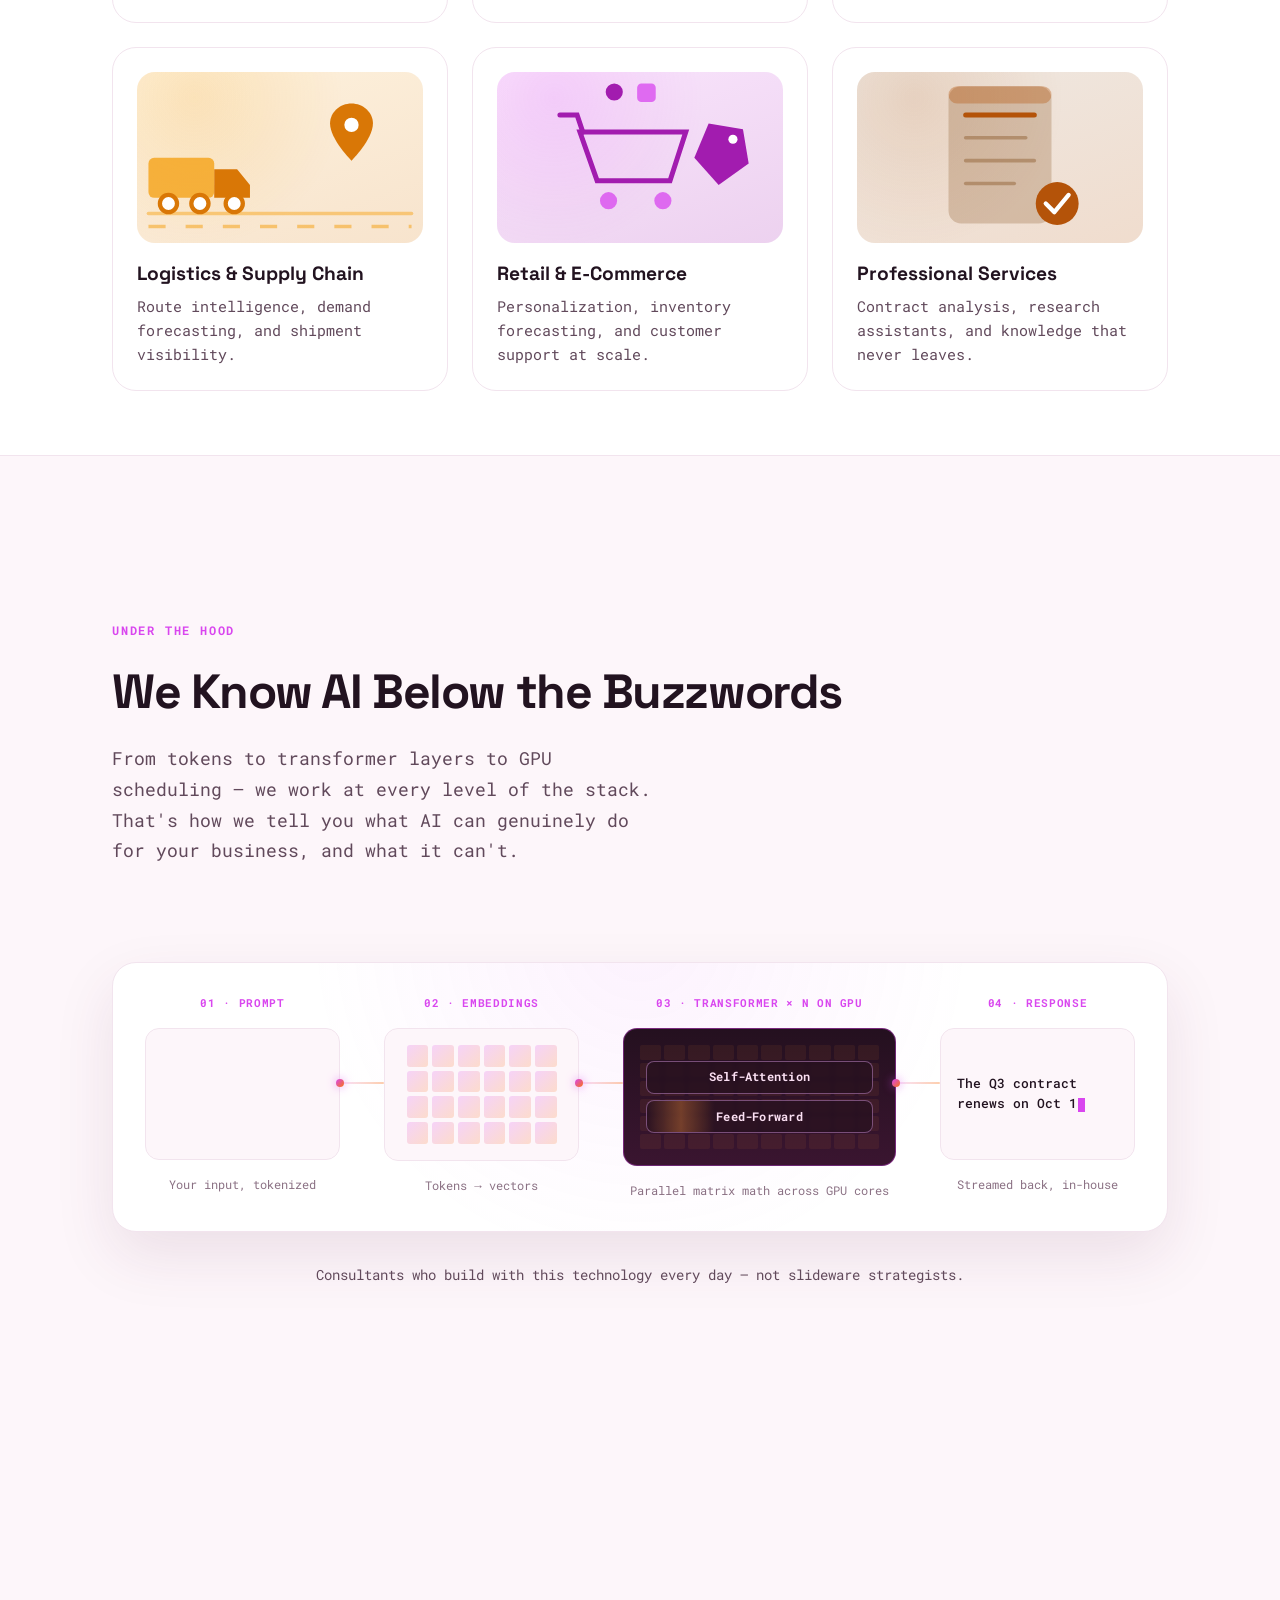
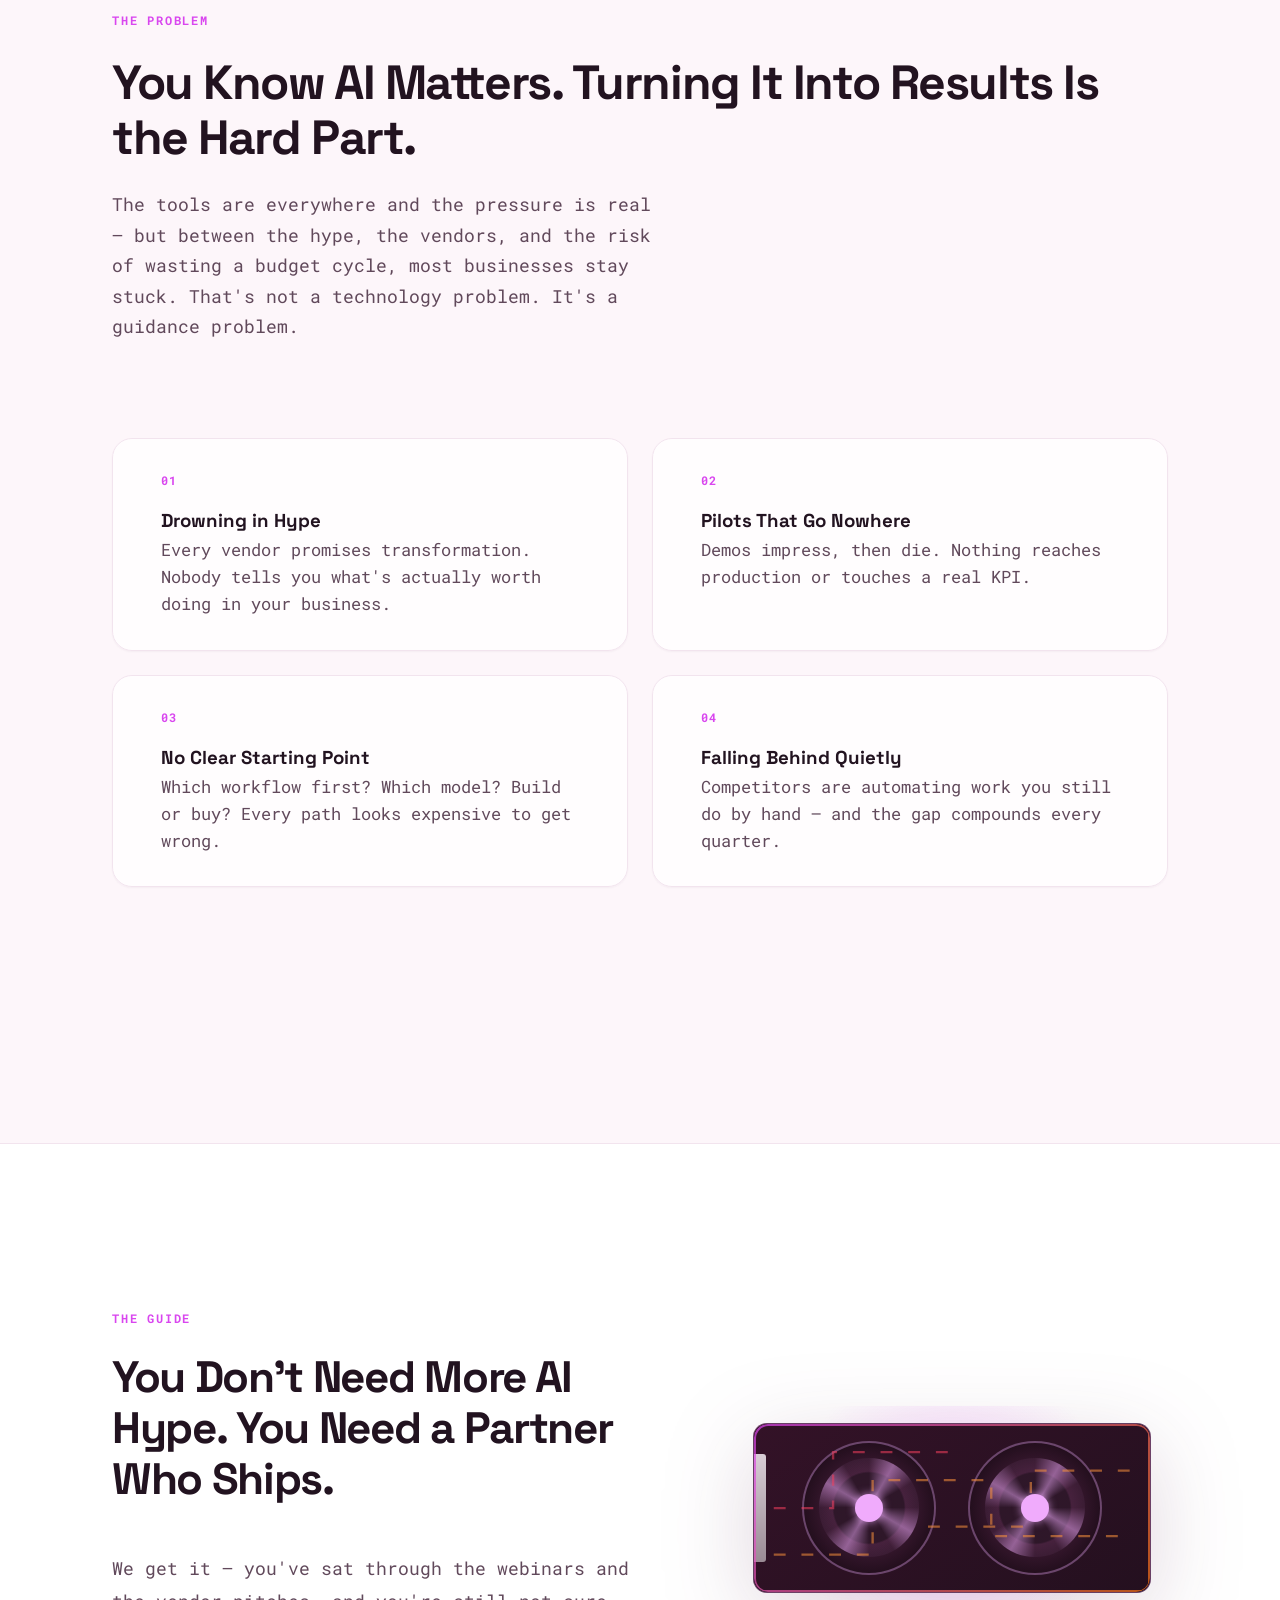
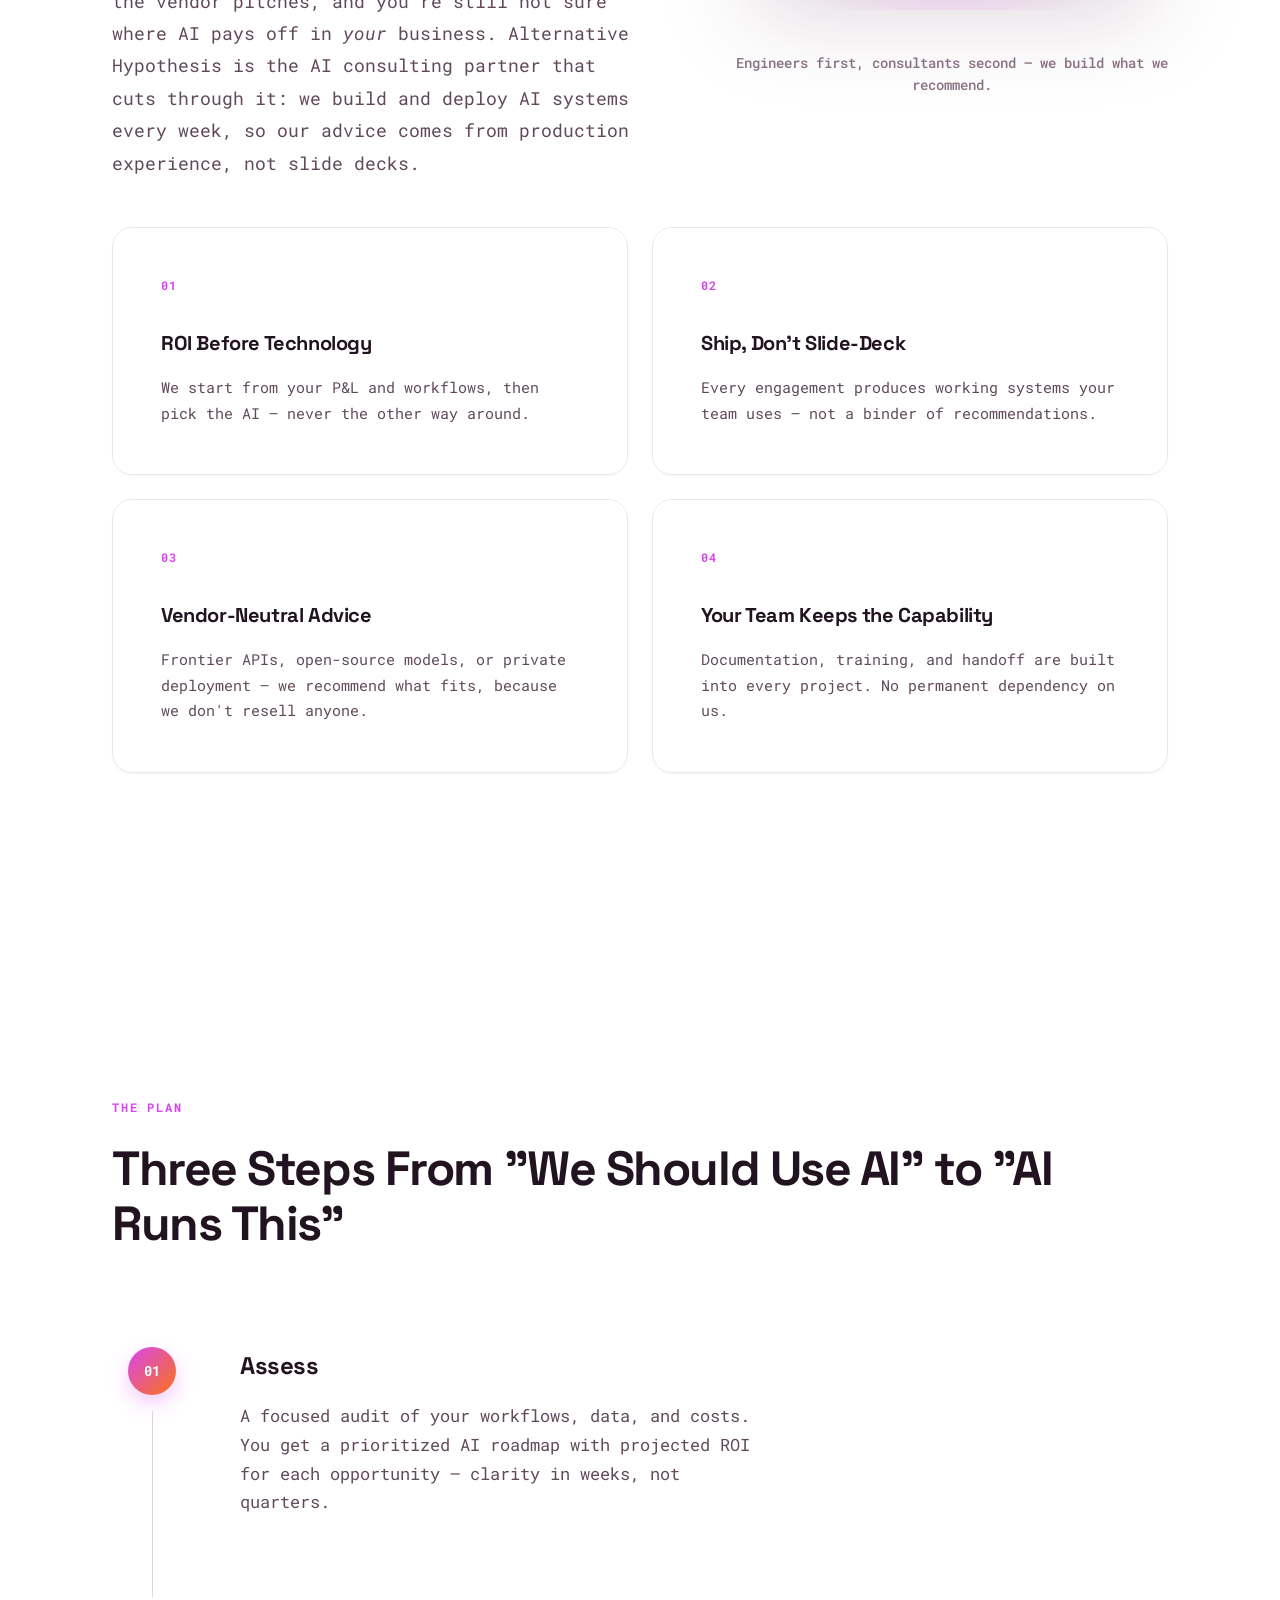
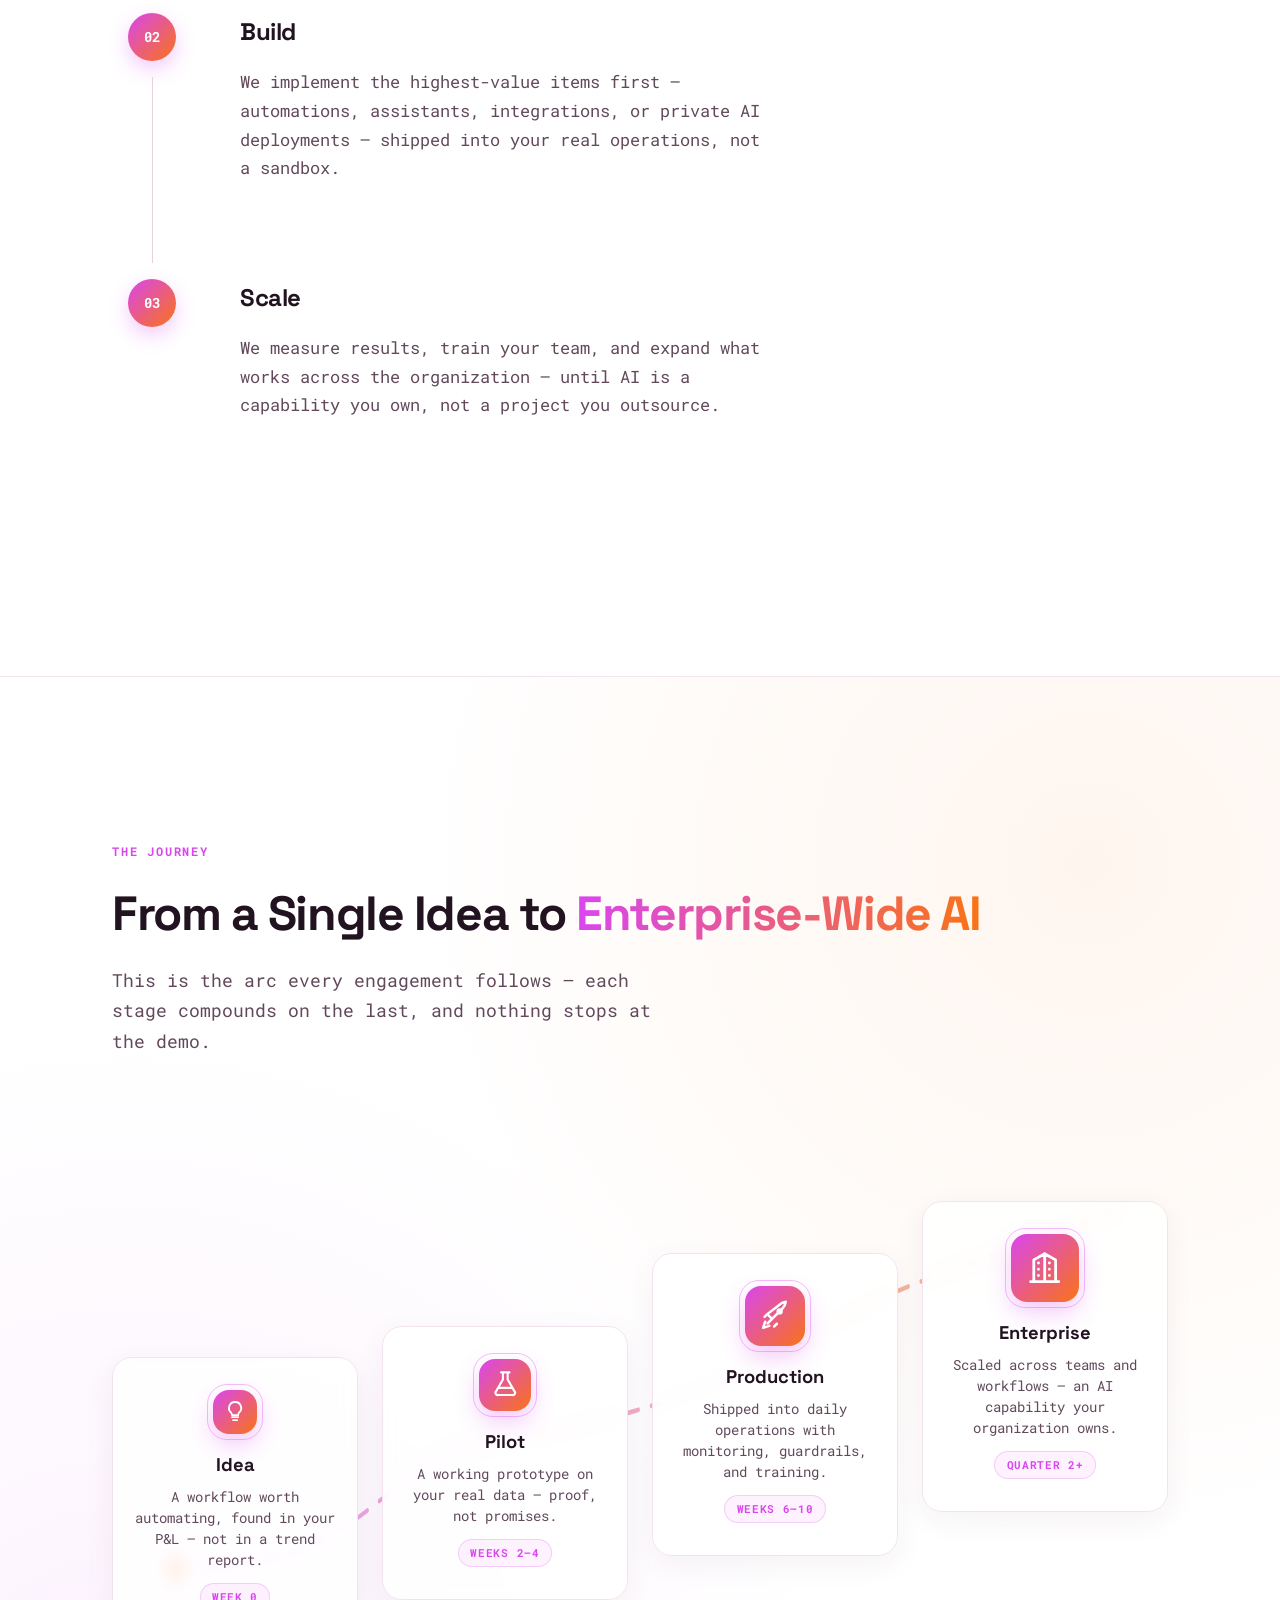
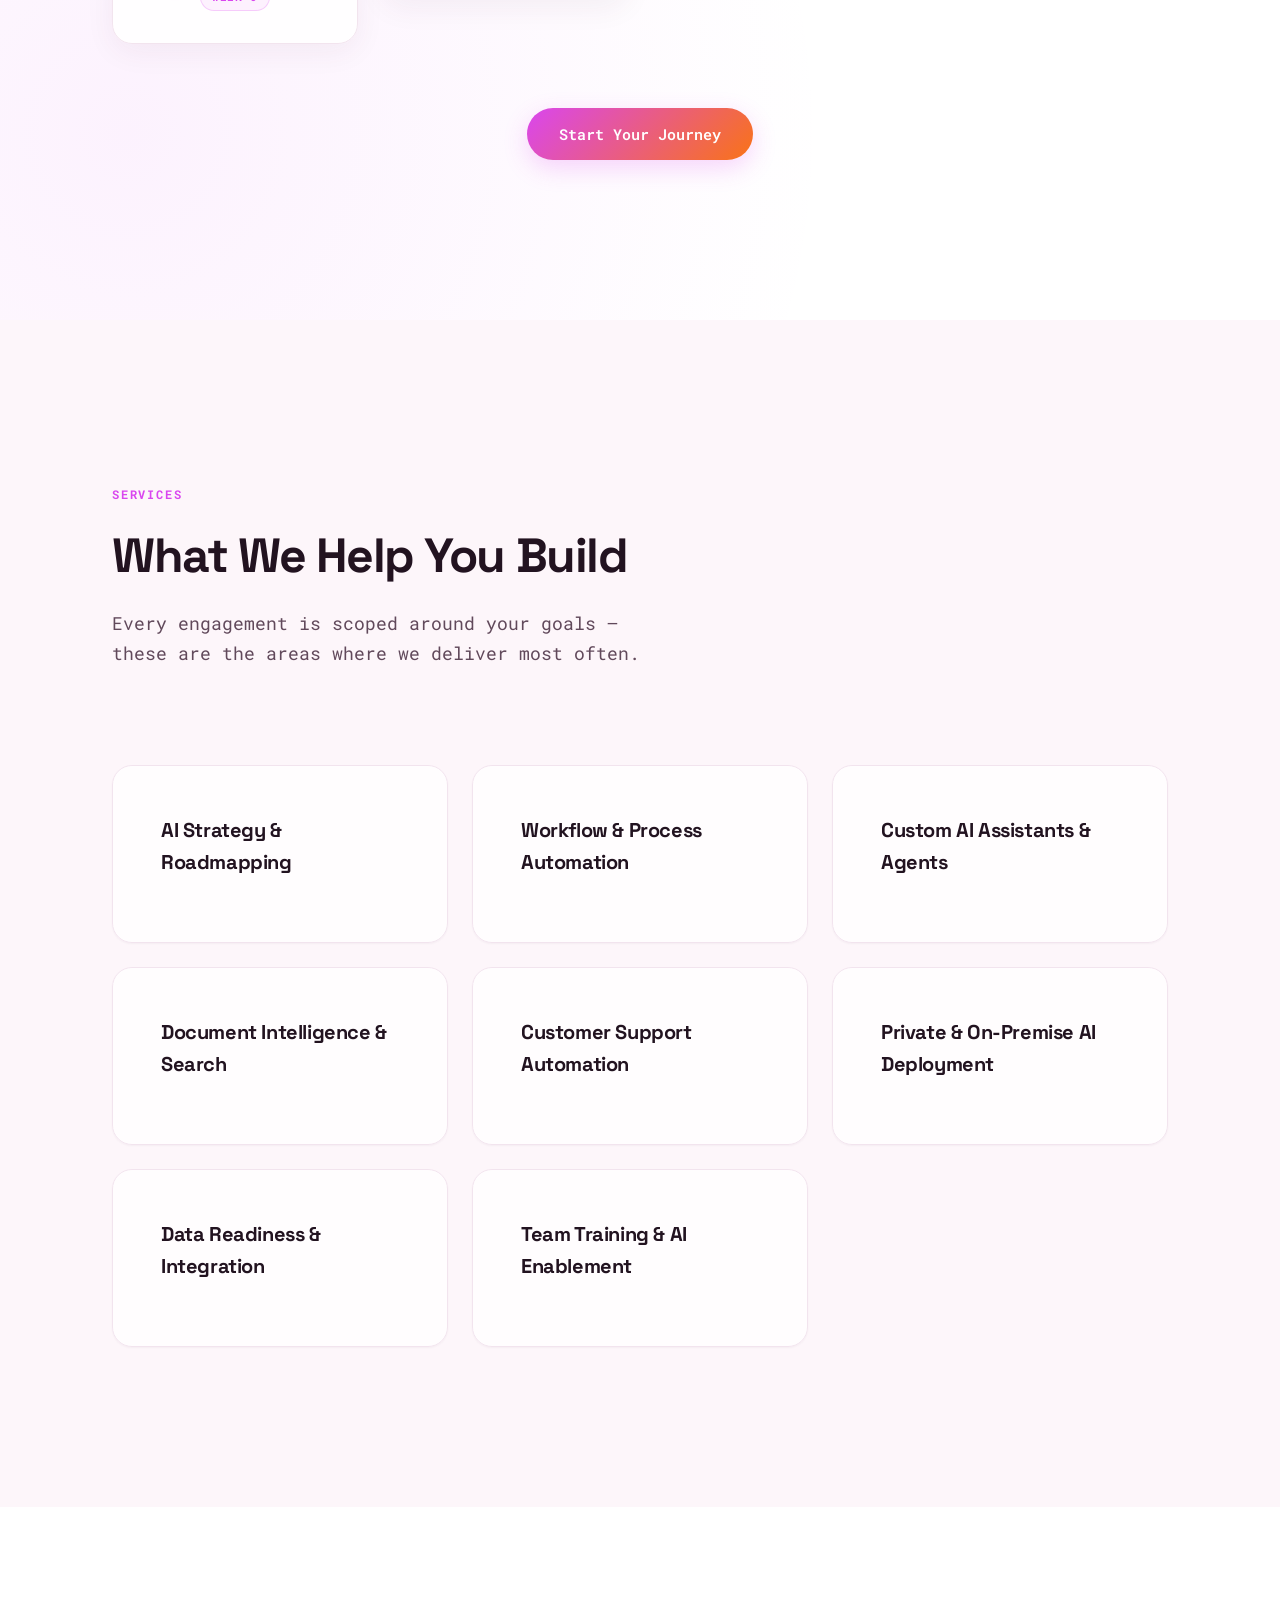
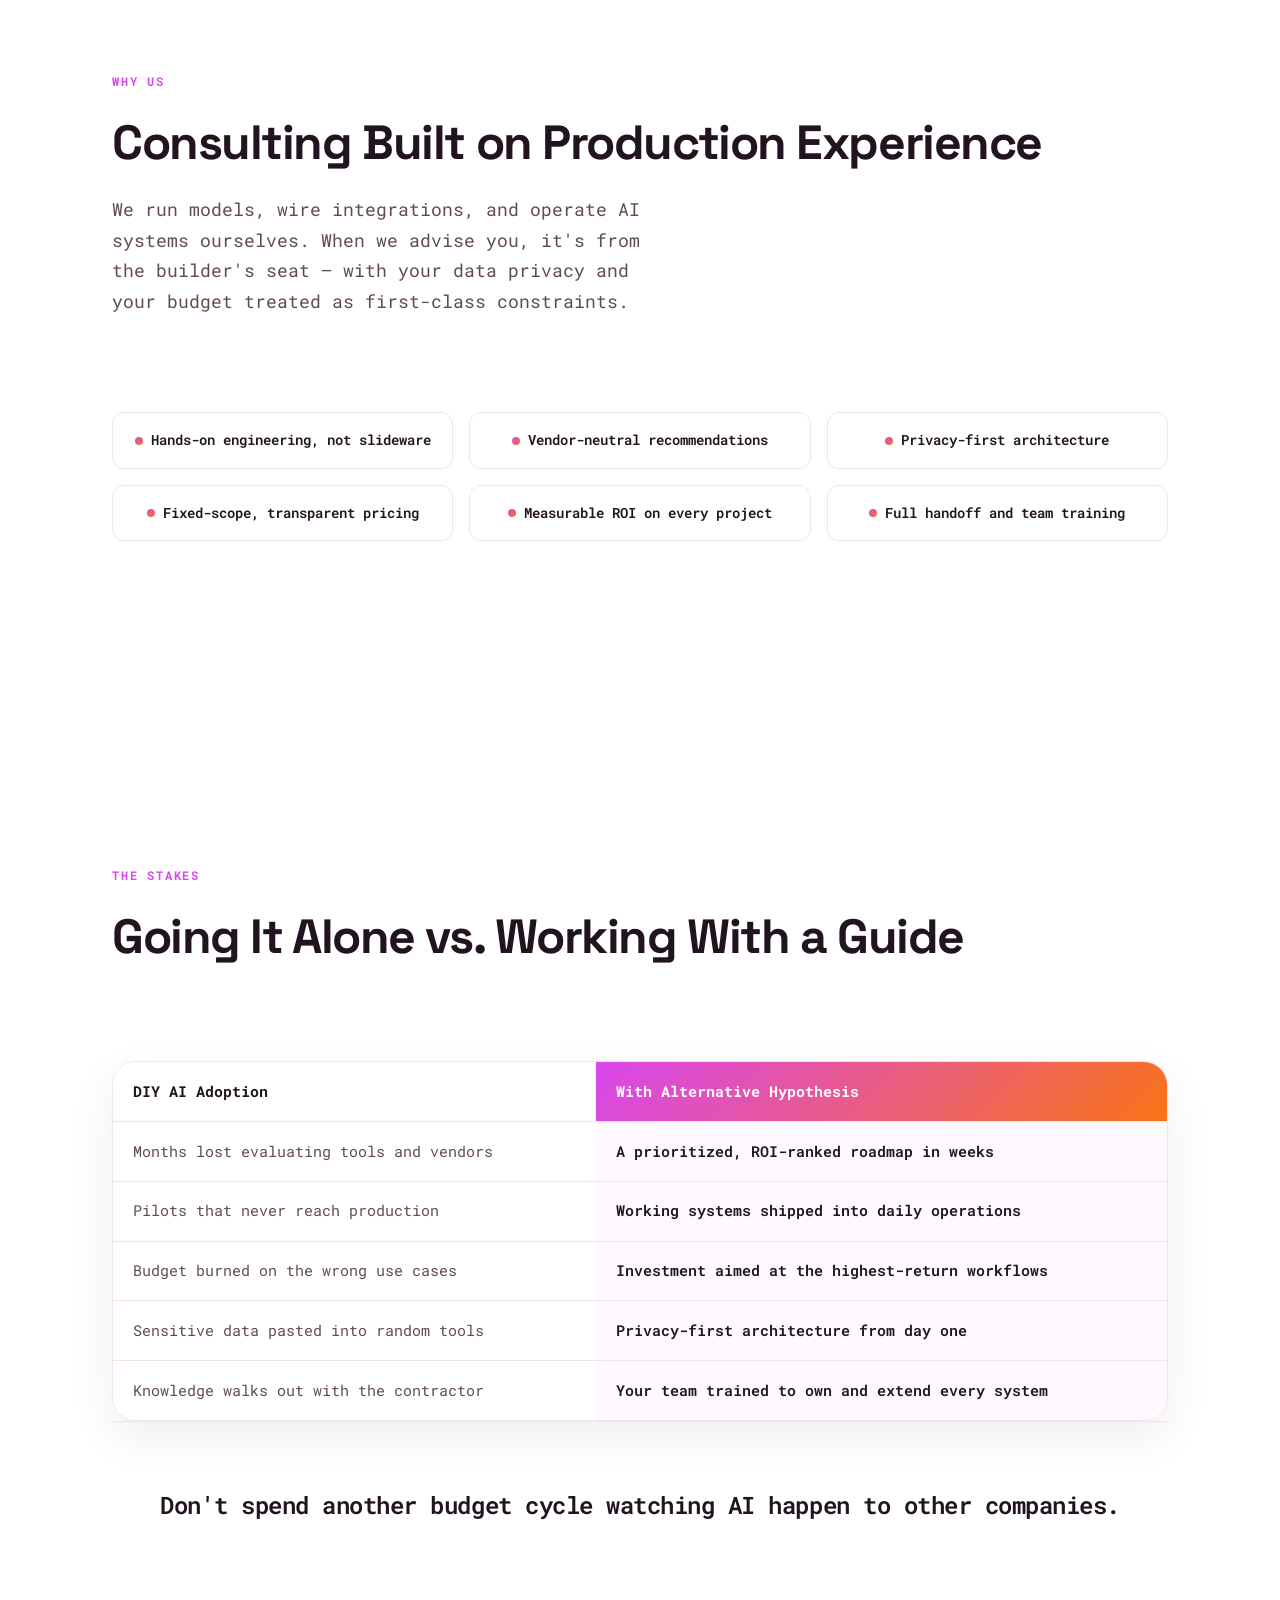
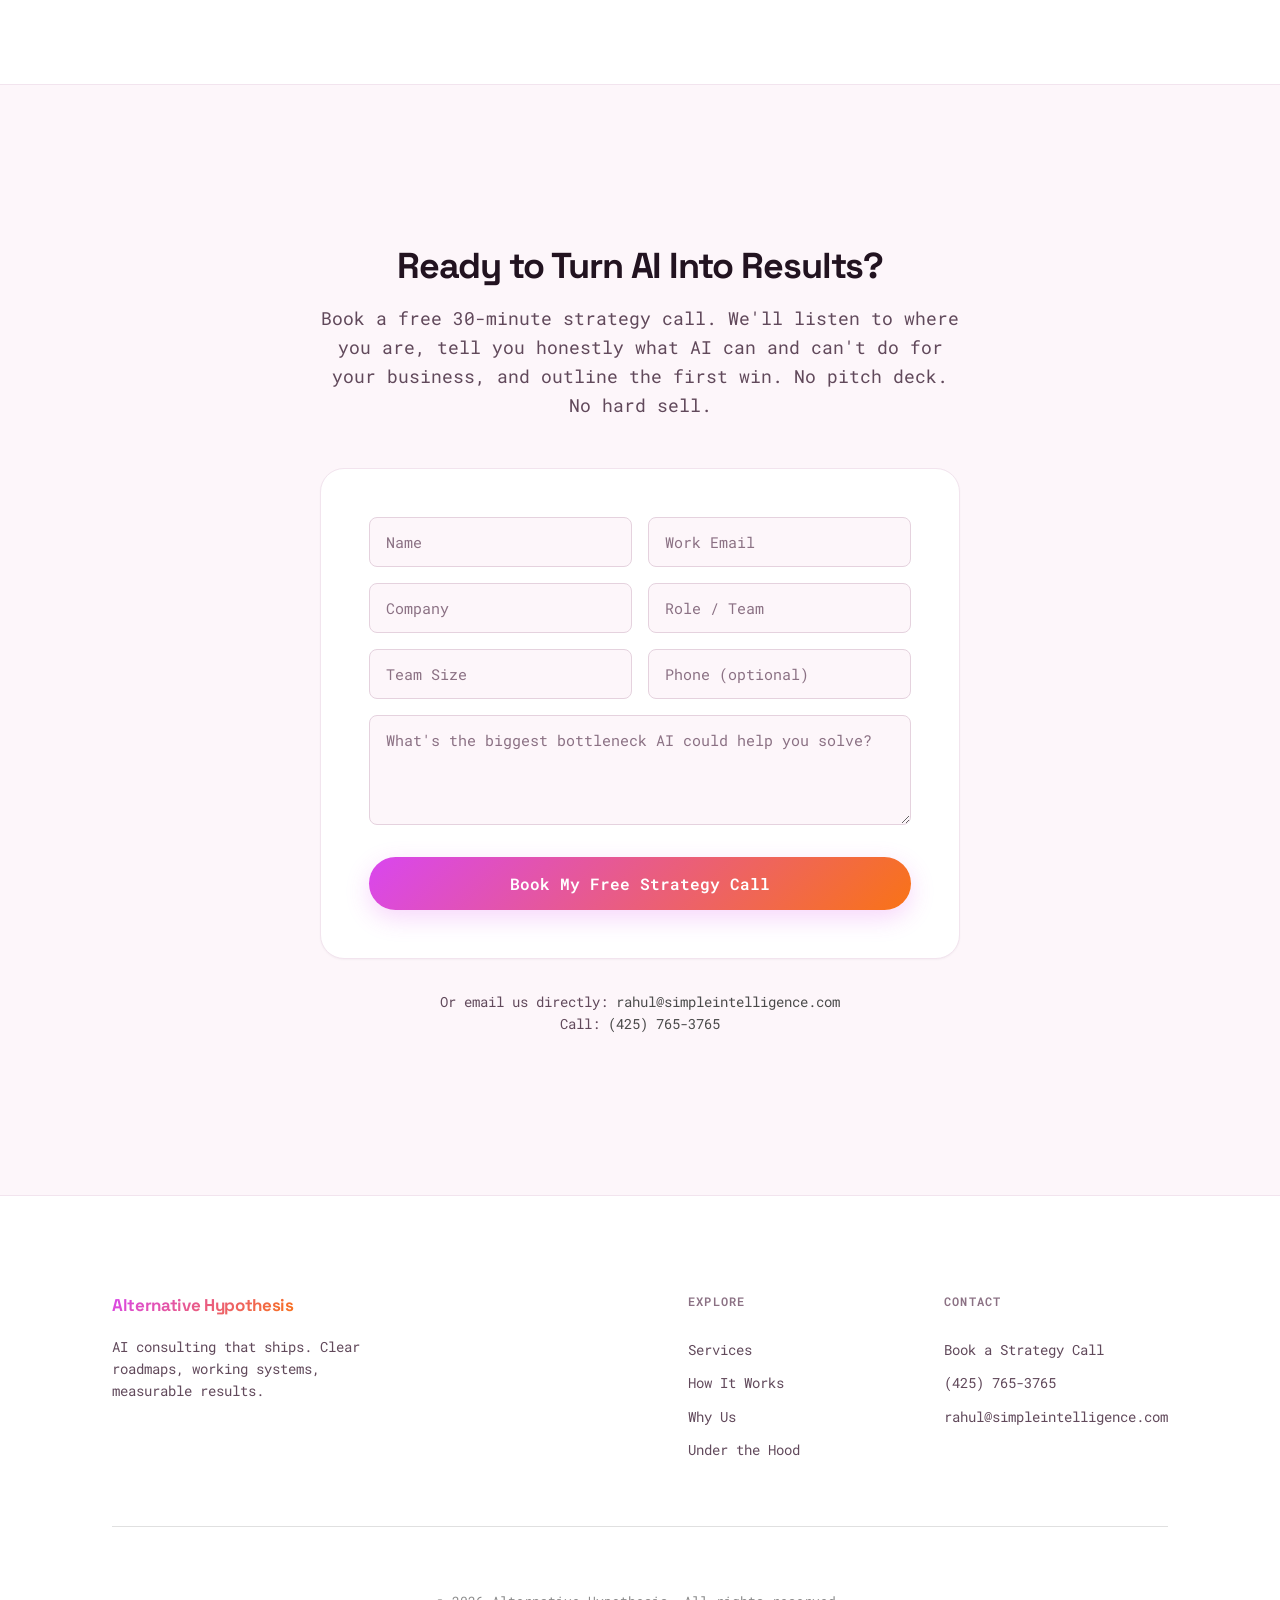
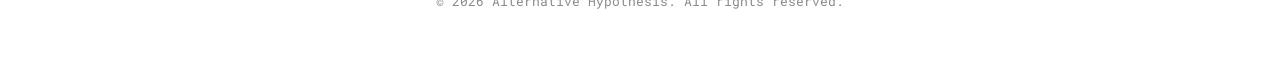
==== commit 179d8ab1: "Redraw hero scene as napkin schema becoming a live product with branded colors. Co-authored-by: Curs" ====
--- a/index.html
+++ b/index.html
@@ -56,42 +56,59 @@
 
                 <div class="sketch-scene" aria-hidden="true">
                     <svg viewBox="0 0 640 260" fill="none" xmlns="http://www.w3.org/2000/svg">
-                        <!-- Sticky note with hand-drawn sketch -->
+                        <defs>
+                            <linearGradient id="skGrad" x1="0%" y1="0%" x2="100%" y2="0%">
+                                <stop offset="0%" stop-color="#d946ef"/>
+                                <stop offset="100%" stop-color="#f97316"/>
+                            </linearGradient>
+                            <linearGradient id="skDark" x1="0%" y1="0%" x2="0%" y2="100%">
+                                <stop offset="0%" stop-color="#331227"/>
+                                <stop offset="100%" stop-color="#1d0b18"/>
+                            </linearGradient>
+                        </defs>
+
+                        <!-- Napkin with hand-drawn schema -->
                         <g class="sk-note">
-                            <rect x="40" y="38" width="190" height="190" rx="6" class="sk-note-paper" transform="rotate(-4 135 133)"/>
-                            <path d="M206 210l22-14-8 26z" class="sk-note-fold" transform="rotate(-4 135 133)"/>
-                            <g transform="rotate(-4 135 133)">
-                                <path class="sk-doodle d1" d="M62 70c40-5 100-4 146 2"/>
-                                <path class="sk-doodle d2" d="M64 96c2 26-2 60 2 92 42 4 96 6 140 0 3-32 1-64-2-90-46-6-96-6-140-2z"/>
-                                <path class="sk-doodle d3" d="M78 120c22-3 46-2 66 1"/>
-                                <path class="sk-doodle d4" d="M78 142c30-3 68-2 98 1"/>
-                                <circle class="sk-doodle d5" cx="98" cy="172" r="12"/>
-                                <path class="sk-doodle d6" d="M124 168c26-3 52-2 74 2"/>
+                            <g transform="rotate(-3 136 134)">
+                                <rect x="36" y="34" width="200" height="200" rx="10" class="sk-note-paper"/>
+                                <rect x="45" y="43" width="182" height="182" rx="7" class="sk-note-stitch"/>
+                                <!-- idea box -->
+                                <path class="sk-doodle d1" d="M96 60c22-4 58-3 80 1 3 9 3 19 0 27-26 4-54 4-80 0-3-9-3-19 0-28z"/>
+                                <!-- arrow down -->
+                                <path class="sk-doodle d2" d="M136 92c2 8 1 15 0 24M129 106l7 12 7-12"/>
+                                <!-- decision diamond -->
+                                <path class="sk-doodle d3" d="M136 120c12 8 23 17 33 27-11 9-22 18-33 26-11-9-22-18-33-26 10-10 21-19 33-27z"/>
+                                <!-- branch left -->
+                                <path class="sk-doodle d4" d="M110 158c-13 8-21 15-26 25M80 172l3 13 12-6"/>
+                                <!-- left result box -->
+                                <path class="sk-doodle d5" d="M52 190c16-3 40-3 56 1 2 7 2 14 0 21-19 3-38 3-56 0-2-7-2-15 0-22z"/>
+                                <!-- branch right + right result box -->
+                                <path class="sk-doodle d6" d="M162 158c13 8 21 15 26 25M192 172l-3 13-12-6M152 190c16-3 40-3 56 1 2 7 2 14 0 21-19 3-38 3-56 0-2-7-2-15 0-22z"/>
                             </g>
                         </g>
 
                         <!-- Magic arrow -->
                         <g class="sk-arrow">
-                            <path class="sk-arrow-line" d="M258 132c30-26 64-26 96 0"/>
+                            <path class="sk-arrow-line" stroke="url(#skGrad)" d="M258 132c30-26 64-26 96 0"/>
                             <path class="sk-arrow-head" d="M348 122l12 10-15 5z"/>
                             <path class="sk-spark s1" d="M300 92l3 8 8 3-8 3-3 8-3-8-8-3 8-3z"/>
                             <path class="sk-spark s2" d="M320 158l2.4 6 6 2.4-6 2.4-2.4 6-2.4-6-6-2.4 6-2.4z"/>
                         </g>
 
-                        <!-- App window -->
+                        <!-- Product: the same schema, live -->
                         <g class="sk-app">
-                            <rect x="392" y="34" width="210" height="196" rx="14" class="sk-app-frame"/>
-                            <path d="M392 70h210" class="sk-app-divider"/>
-                            <circle cx="412" cy="52" r="4.5" class="sk-dot dot1"/>
-                            <circle cx="428" cy="52" r="4.5" class="sk-dot dot2"/>
-                            <circle cx="444" cy="52" r="4.5" class="sk-dot dot3"/>
-                            <rect class="sk-ui u1" x="410" y="88" width="120" height="12" rx="6"/>
-                            <rect class="sk-ui u2" x="410" y="112" width="174" height="9" rx="4.5"/>
-                            <rect class="sk-ui u3" x="410" y="130" width="150" height="9" rx="4.5"/>
-                            <circle class="sk-ui u4" cx="432" cy="178" r="20"/>
-                            <rect class="sk-ui u5" x="464" y="162" width="120" height="10" rx="5"/>
-                            <rect class="sk-ui u6" x="464" y="182" width="90" height="10" rx="5"/>
-                            <rect class="sk-ui u7" x="410" y="206" width="86" height="16" rx="8"/>
+                            <rect x="392" y="30" width="212" height="204" rx="16" class="sk-app-frame"/>
+                            <path d="M392 66h212" class="sk-app-divider"/>
+                            <circle cx="412" cy="48" r="4.5" class="sk-dot dot1"/>
+                            <circle cx="428" cy="48" r="4.5" class="sk-dot dot2"/>
+                            <circle cx="444" cy="48" r="4.5" class="sk-dot dot3"/>
+                            <rect class="sk-ui u1" x="438" y="80" width="120" height="28" rx="9" fill="url(#skGrad)"/>
+                            <path class="sk-ui u2 sk-wire" d="M498 108v18"/>
+                            <g class="sk-ui u3"><rect x="480" y="128" width="36" height="36" rx="9" transform="rotate(45 498 146)" fill="none" stroke="#fb923c" stroke-width="2.5"/></g>
+                            <path class="sk-ui u4 sk-wire" d="M480 164c-16 8-26 14-30 24"/>
+                            <rect class="sk-ui u5 sk-glass" x="410" y="190" width="80" height="26" rx="8"/>
+                            <path class="sk-ui u6 sk-wire" d="M516 164c16 8 26 14 30 24"/>
+                            <rect class="sk-ui u7" x="506" y="190" width="80" height="26" rx="8" fill="url(#skGrad)"/>
                         </g>
                     </svg>
                 </div>
--- a/styles.css
+++ b/styles.css
@@ -2980,22 +2980,26 @@
     overflow: visible;
 }
 
-/* Sticky note */
+/* Napkin */
 .enterprise-site .sk-note-paper {
-    fill: #fef3c7;
-    stroke: #fcd34d;
+    fill: #fffcf7;
+    stroke: #eeddd2;
     stroke-width: 1.5;
-    filter: drop-shadow(0 10px 18px rgba(84, 28, 70, 0.12));
-}
-
-.enterprise-site .sk-note-fold {
-    fill: #fde68a;
-}
-
-/* Hand-drawn doodle strokes (drawn in sequence) */
+    filter: drop-shadow(0 12px 20px rgba(84, 28, 70, 0.14));
+}
+
+.enterprise-site .sk-note-stitch {
+    fill: none;
+    stroke: #e5c9ba;
+    stroke-width: 1.5;
+    stroke-dasharray: 5 6;
+    stroke-linecap: round;
+}
+
+/* Hand-drawn schema strokes (drawn in sequence) */
 .enterprise-site .sk-doodle {
     fill: none;
-    stroke: #57534e;
+    stroke: #43203c;
     stroke-width: 3;
     stroke-linecap: round;
     stroke-linejoin: round;
@@ -3047,10 +3051,9 @@
     96%, 100% { stroke-dashoffset: 460; opacity: 0; }
 }
 
-/* Arrow between note and app */
+/* Arrow between napkin and product */
 .enterprise-site .sk-arrow-line {
     fill: none;
-    stroke: var(--ent-brand);
     stroke-width: 4;
     stroke-linecap: round;
     stroke-dasharray: 130;
@@ -3096,16 +3099,30 @@
     74%, 100% { transform: scale(0); opacity: 0; }
 }
 
-/* App window */
+/* Product window: dark plum, glowing */
 .enterprise-site .sk-app-frame {
-    fill: #ffffff;
-    stroke: var(--ent-line-strong);
+    fill: url(#skDark);
+    stroke: rgba(240, 171, 252, 0.35);
     stroke-width: 1.5;
-    filter: drop-shadow(0 16px 30px rgba(84, 28, 70, 0.16));
+    filter: drop-shadow(0 18px 36px rgba(217, 70, 239, 0.28));
 }
 
 .enterprise-site .sk-app-divider {
-    stroke: var(--ent-line);
+    stroke: rgba(240, 171, 252, 0.18);
+    stroke-width: 1.5;
+}
+
+/* Wires and glass cards inside the product */
+.enterprise-site .sk-wire {
+    fill: none;
+    stroke: rgba(253, 186, 116, 0.8);
+    stroke-width: 2.5;
+    stroke-linecap: round;
+}
+
+.enterprise-site .sk-glass {
+    fill: rgba(240, 171, 252, 0.16);
+    stroke: rgba(240, 171, 252, 0.5);
     stroke-width: 1.5;
 }
 
@@ -3128,15 +3145,15 @@
 .enterprise-site .sk-dot.dot2 { fill: #f97316; animation-name: skPop52; }
 .enterprise-site .sk-dot.dot3 { fill: #f59e0b; animation-name: skPop54; }
 
-/* UI elements popping in, mirroring the sketch */
+/* Product schema elements popping in, mirroring the napkin */
 .enterprise-site .sk-ui { transform-box: fill-box; transform-origin: center; animation: 8s ease-out infinite; }
-.enterprise-site .sk-ui.u1 { fill: var(--ent-brand); animation-name: skPop56; }
-.enterprise-site .sk-ui.u2 { fill: rgba(34, 19, 32, 0.14); animation-name: skPop60; }
-.enterprise-site .sk-ui.u3 { fill: rgba(34, 19, 32, 0.14); animation-name: skPop63; }
-.enterprise-site .sk-ui.u4 { fill: rgba(249, 115, 22, 0.35); animation-name: skPop66; }
-.enterprise-site .sk-ui.u5 { fill: rgba(34, 19, 32, 0.14); animation-name: skPop69; }
-.enterprise-site .sk-ui.u6 { fill: rgba(34, 19, 32, 0.1); animation-name: skPop72; }
-.enterprise-site .sk-ui.u7 { fill: var(--ent-brand-2); animation-name: skPop75; }
+.enterprise-site .sk-ui.u1 { animation-name: skPop56; }
+.enterprise-site .sk-ui.u2 { animation-name: skPop60; }
+.enterprise-site .sk-ui.u3 { animation-name: skPop63; }
+.enterprise-site .sk-ui.u4 { animation-name: skPop66; }
+.enterprise-site .sk-ui.u5 { animation-name: skPop69; }
+.enterprise-site .sk-ui.u6 { animation-name: skPop72; }
+.enterprise-site .sk-ui.u7 { animation-name: skPop75; }
 
 /* Pop-in keyframes: hidden until cue, pop, hold, fade at loop end */
 @keyframes skPop42 {
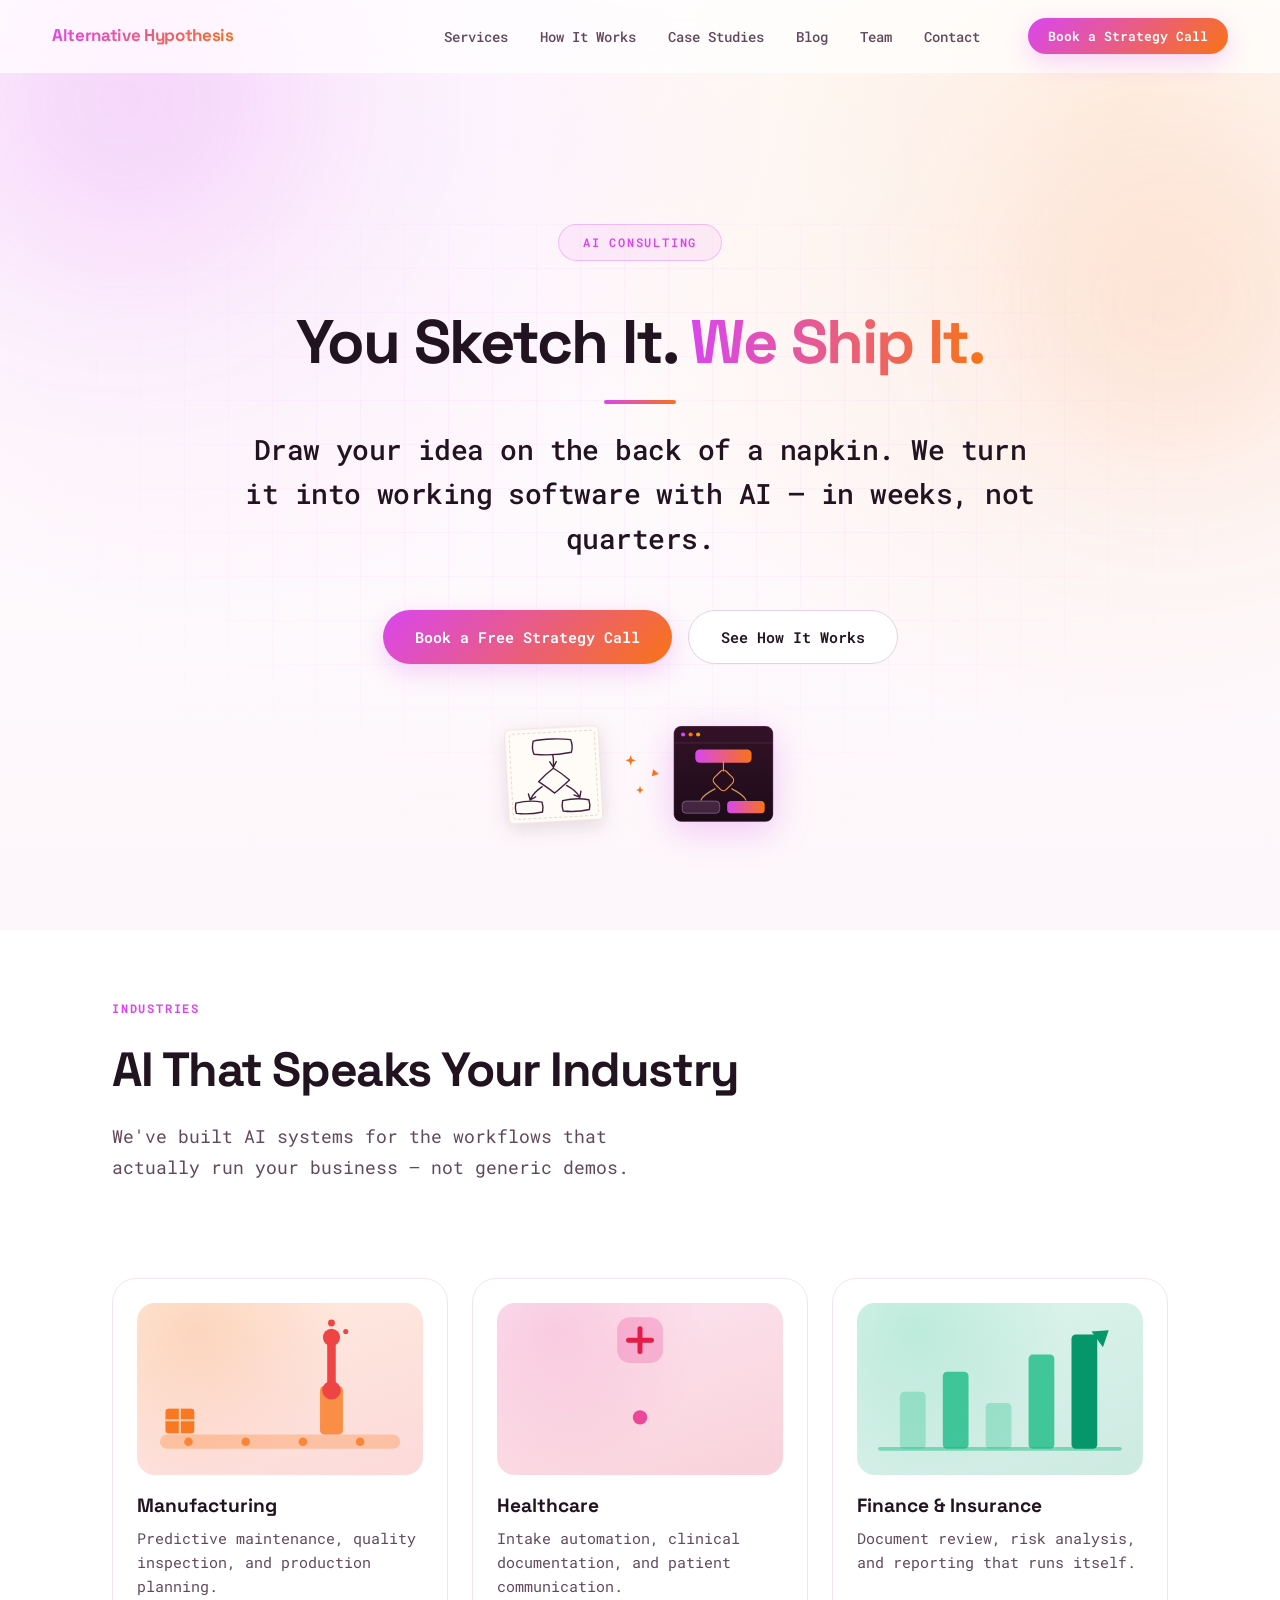
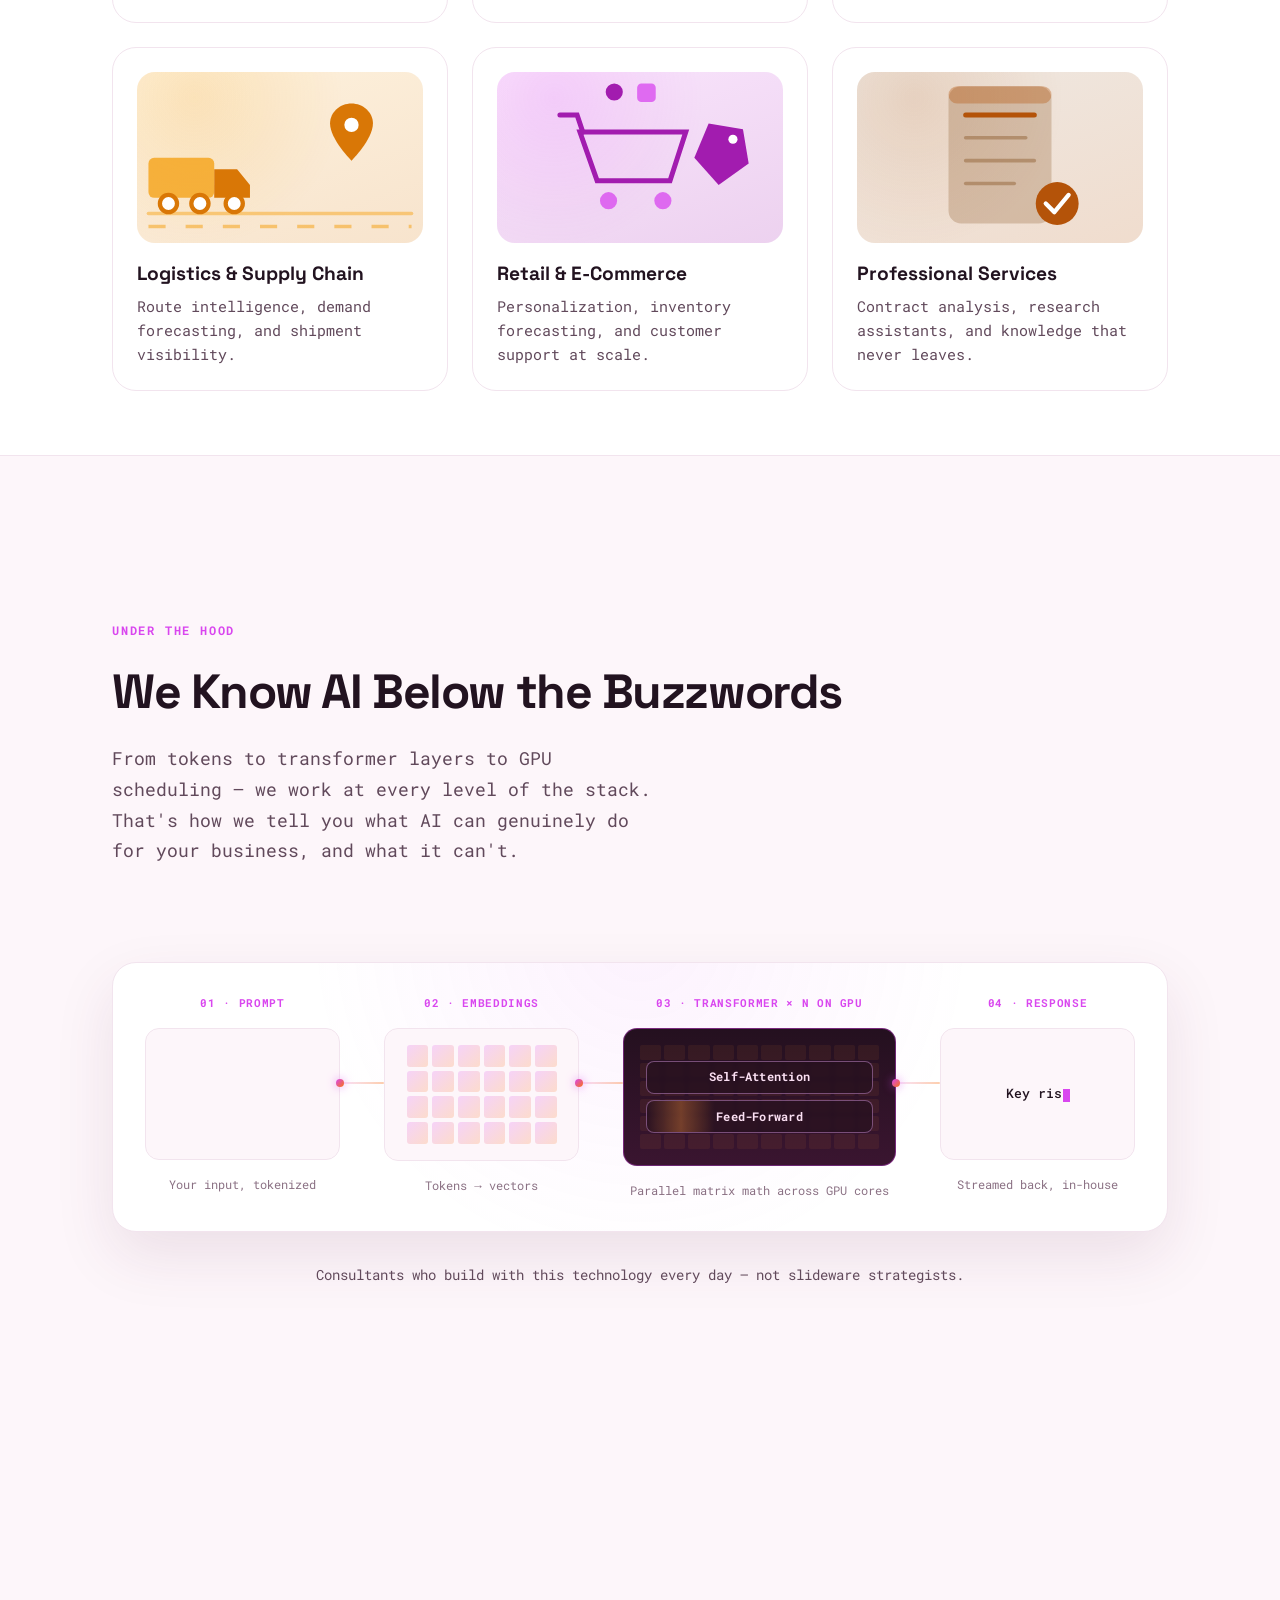
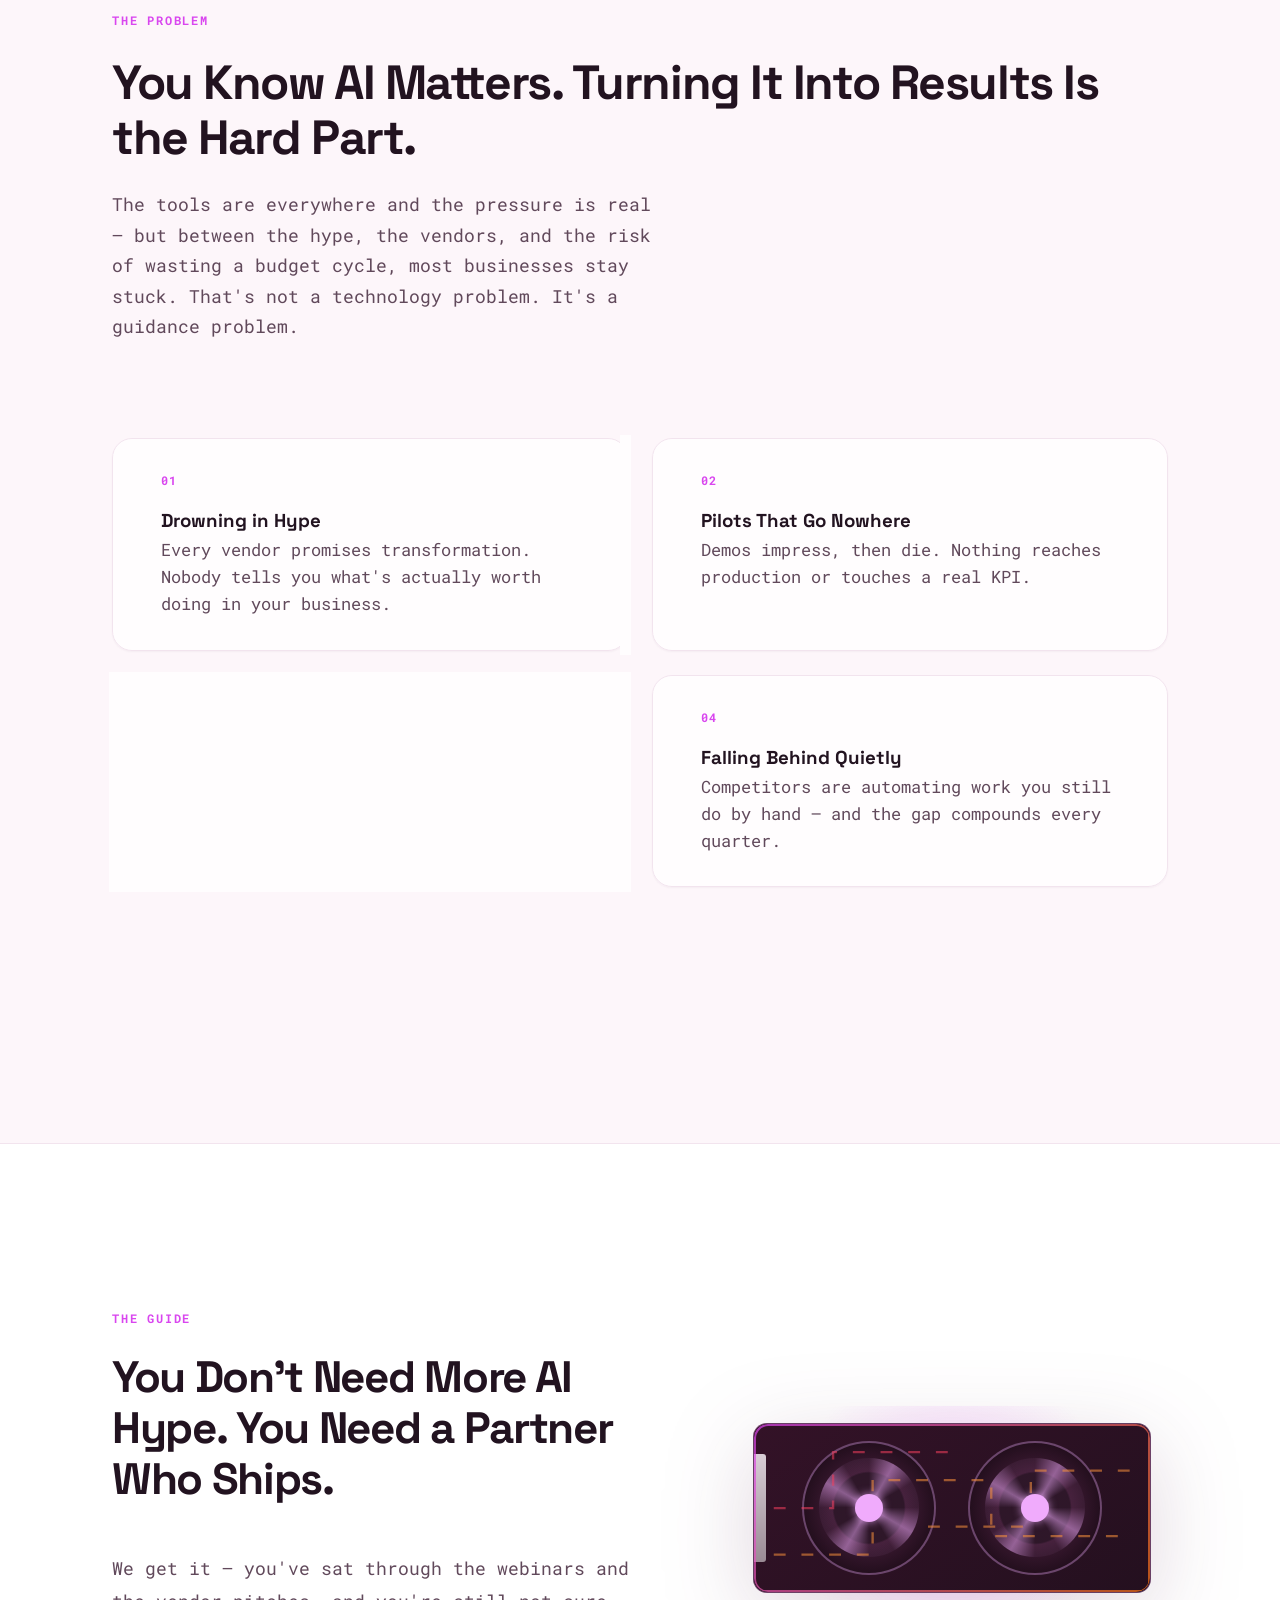
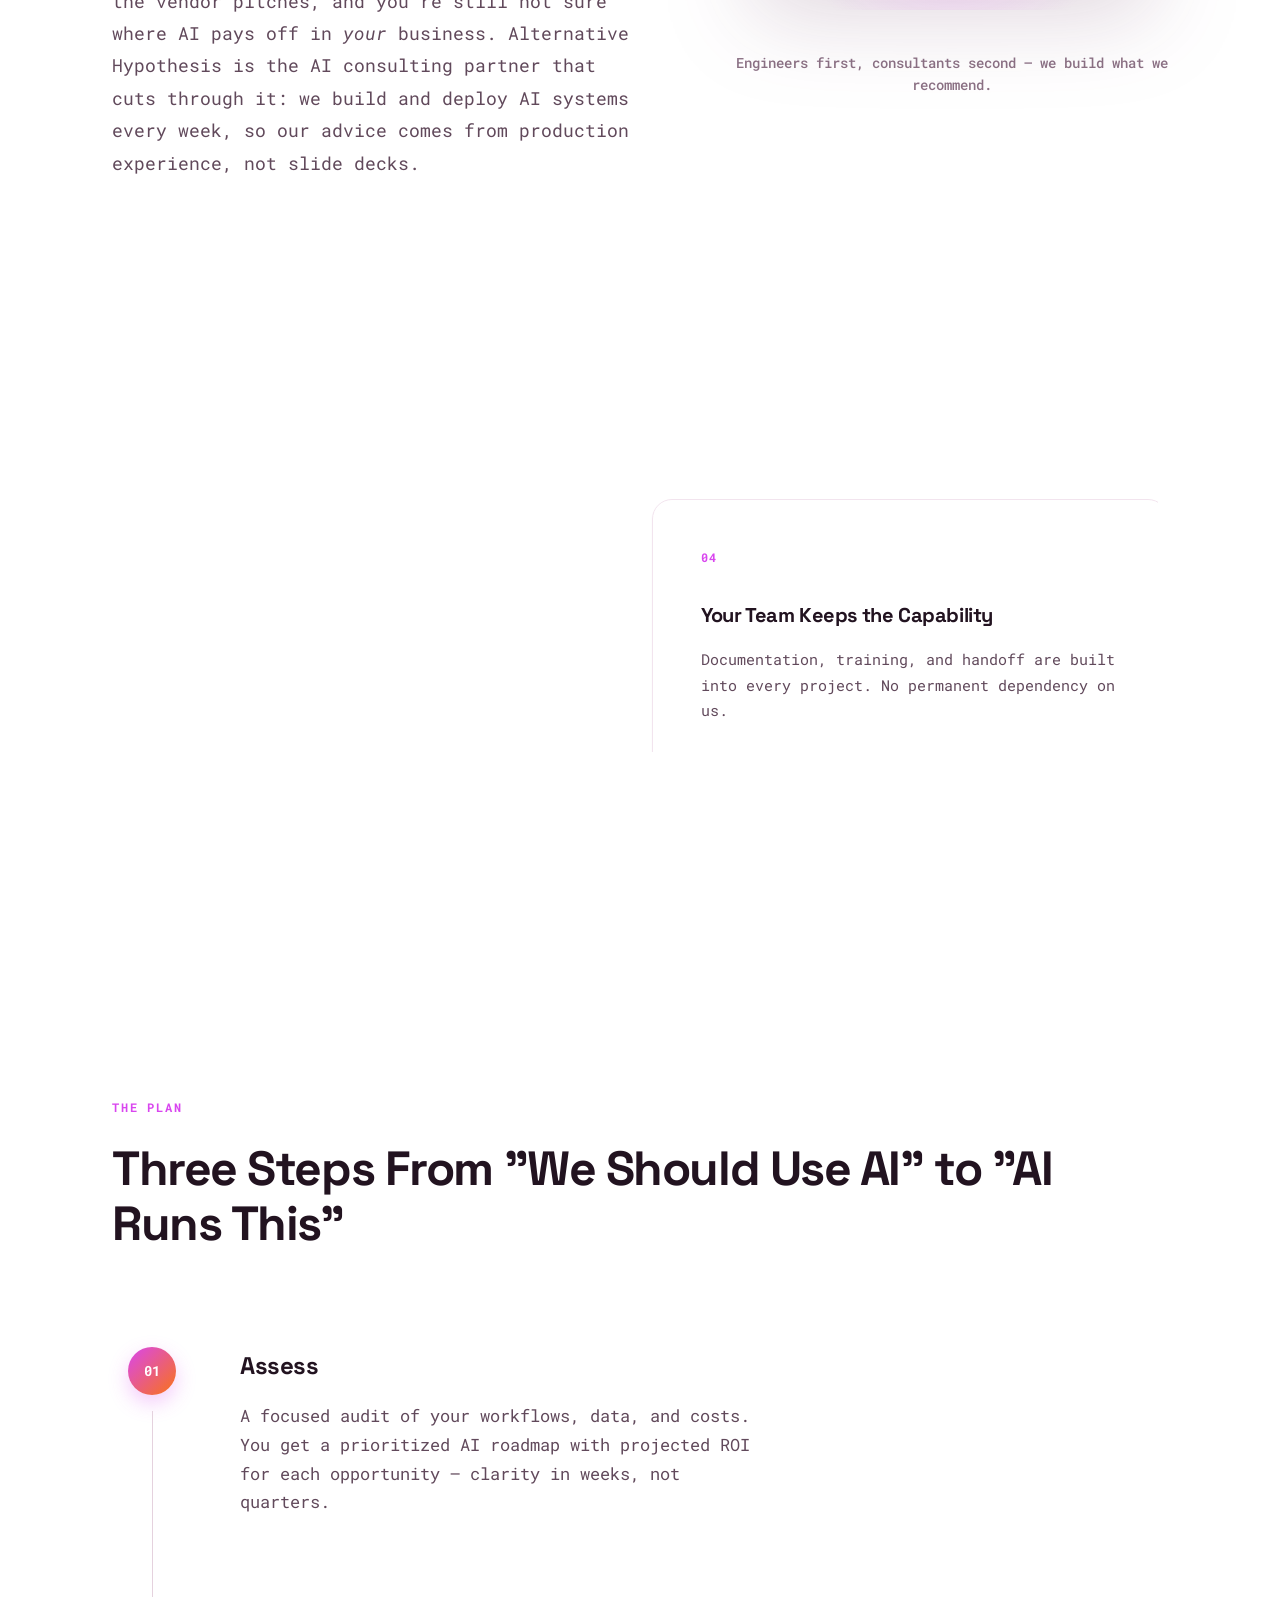
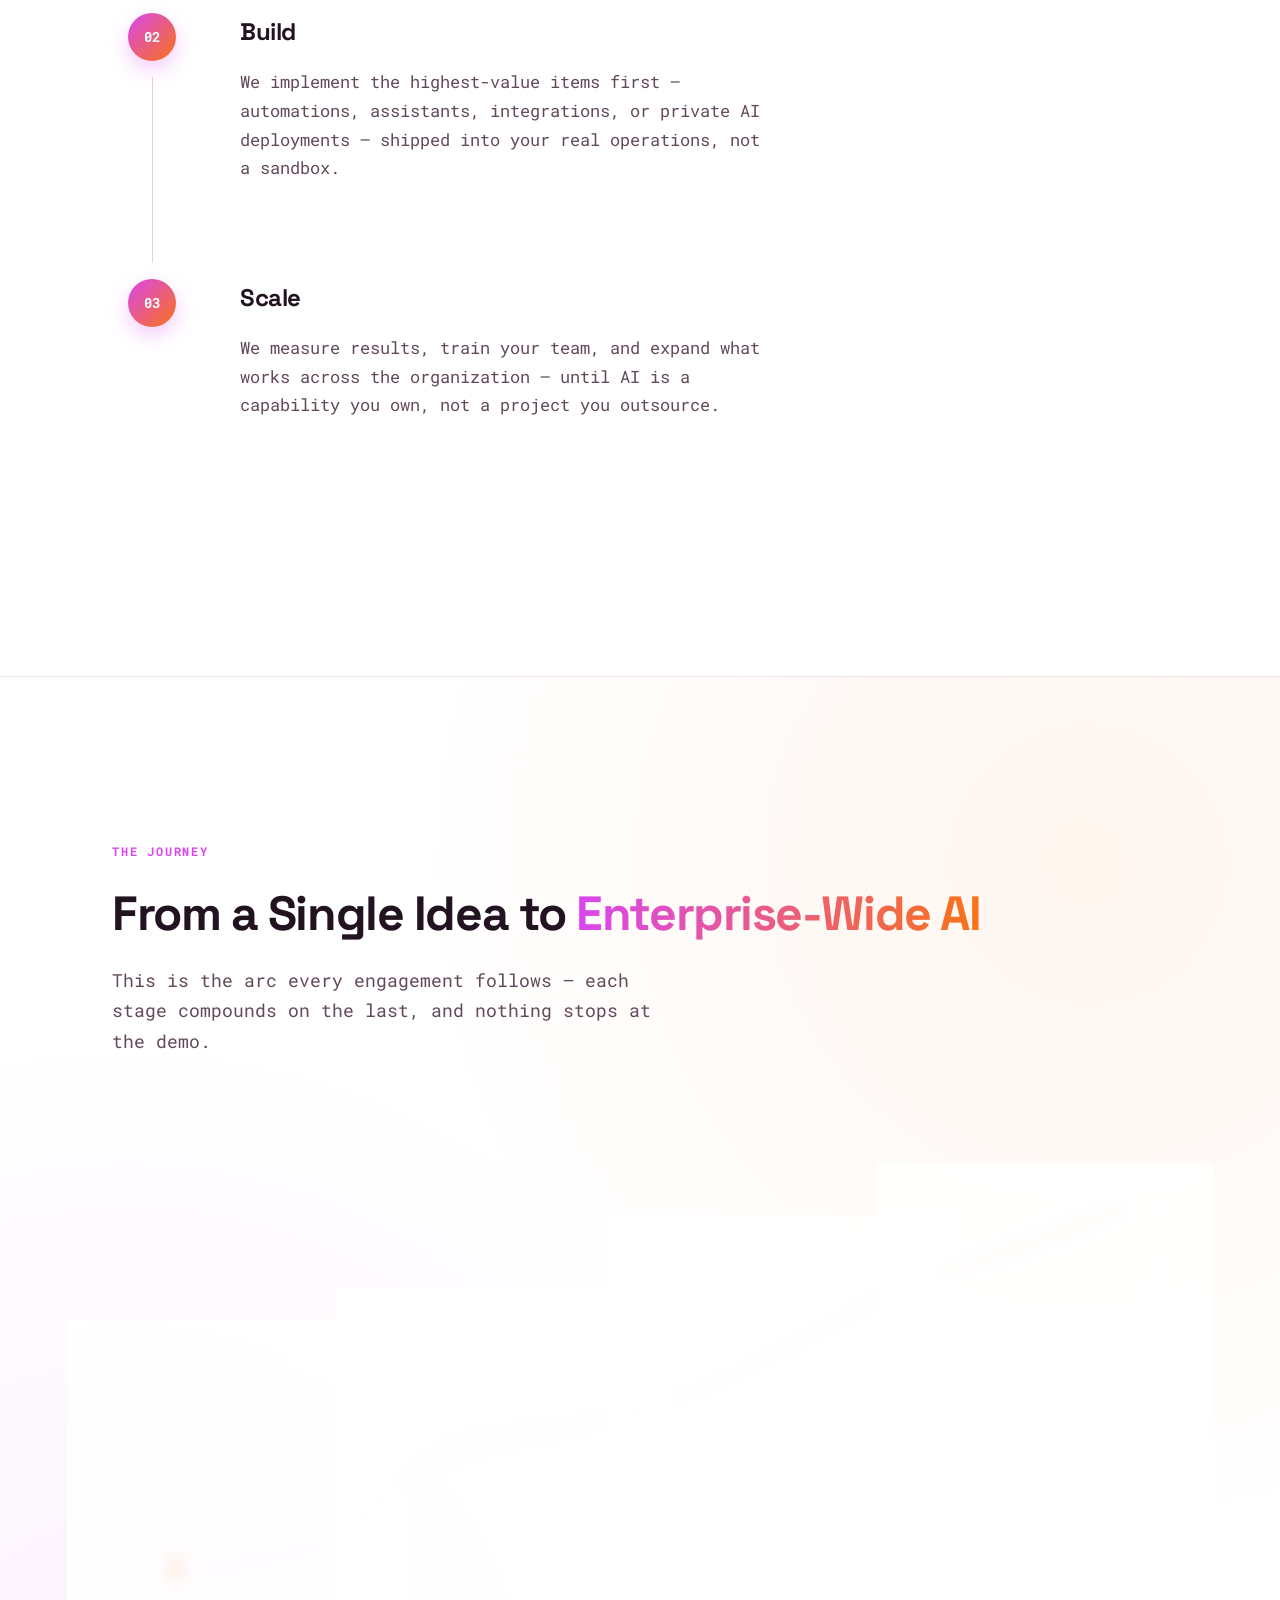
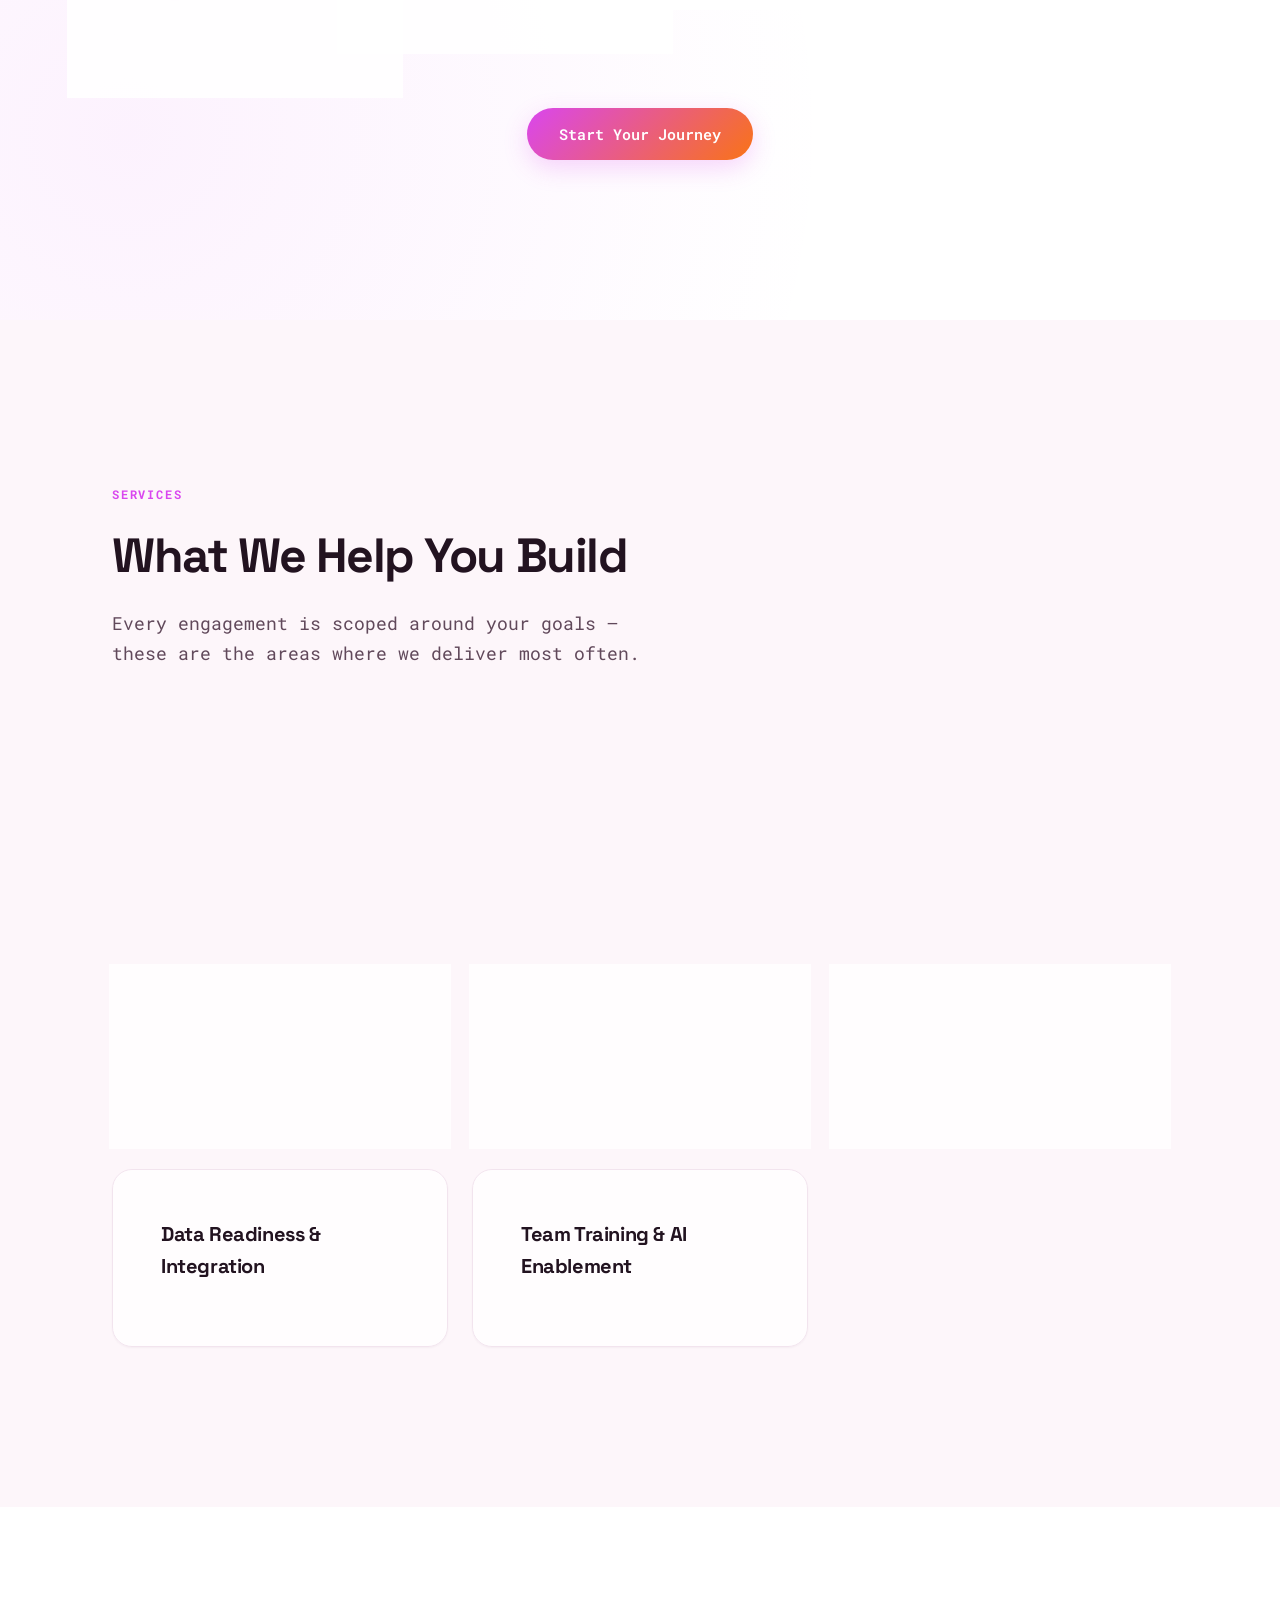
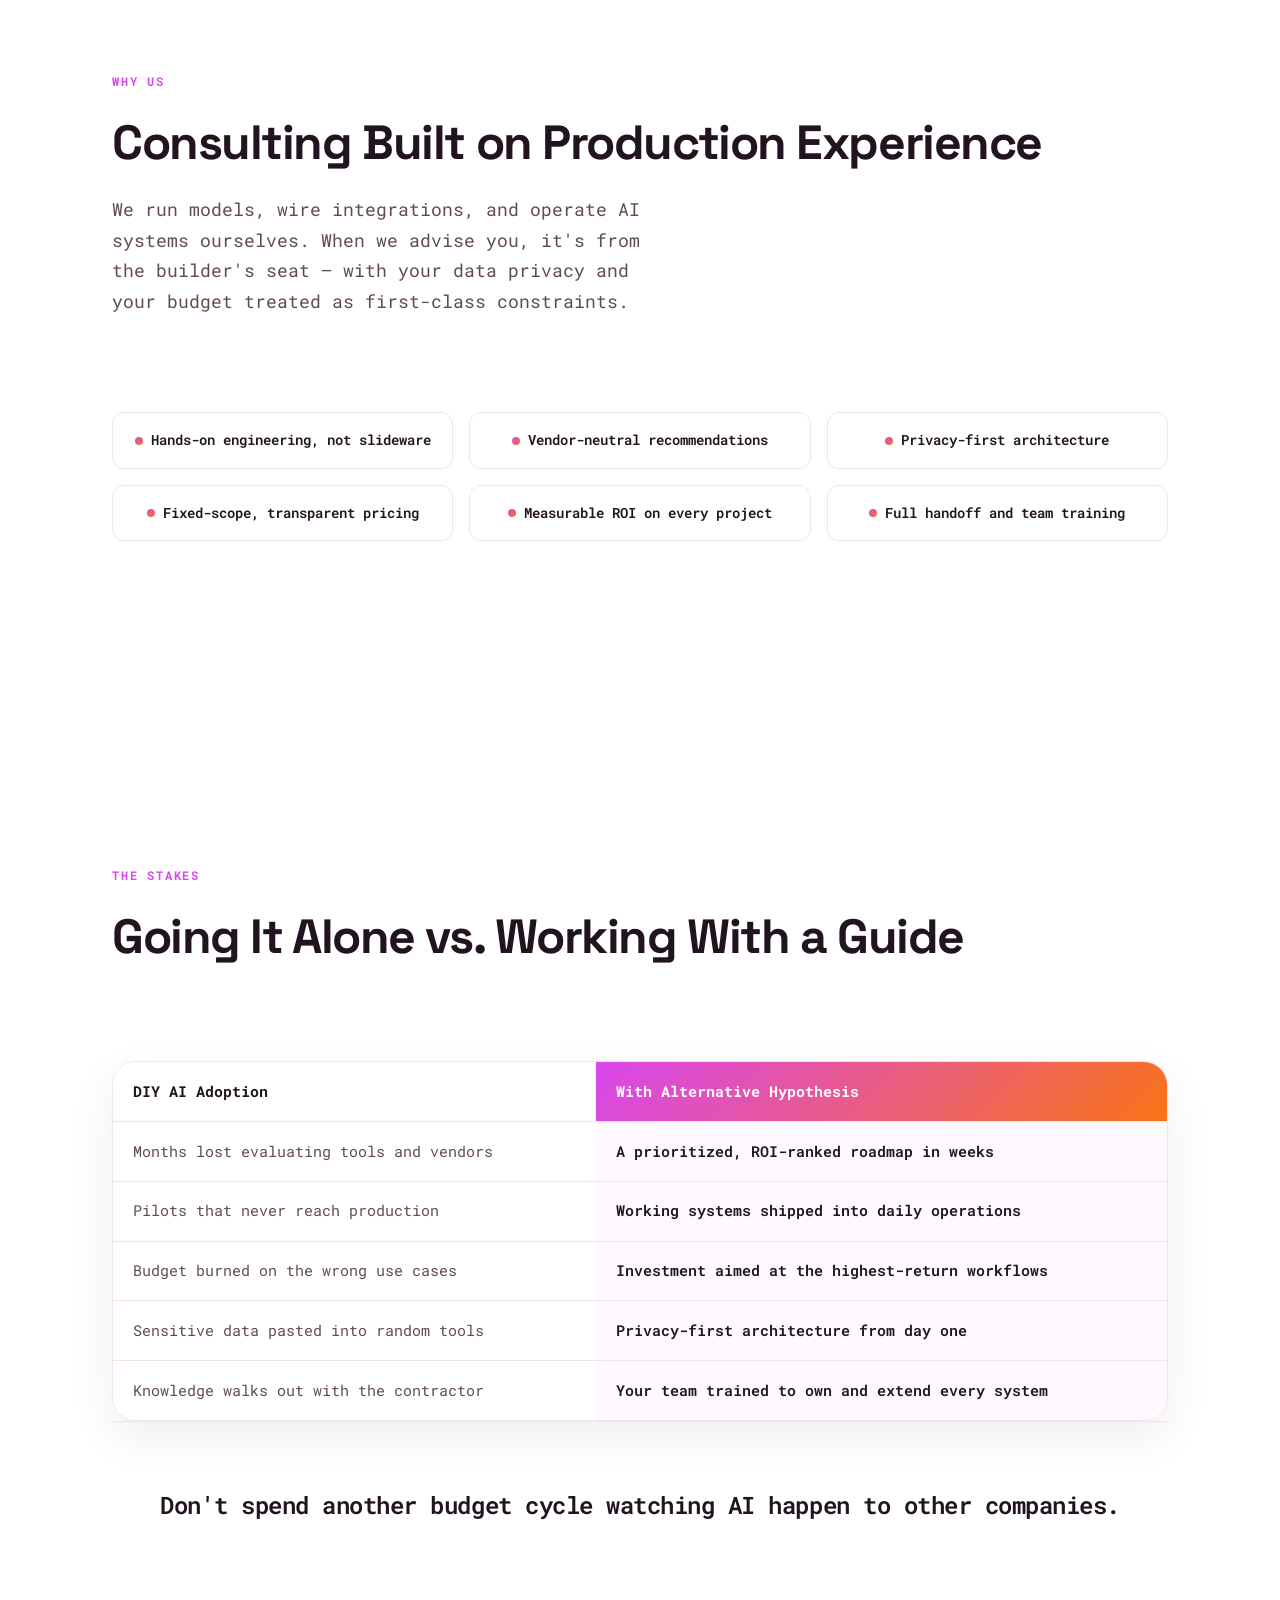
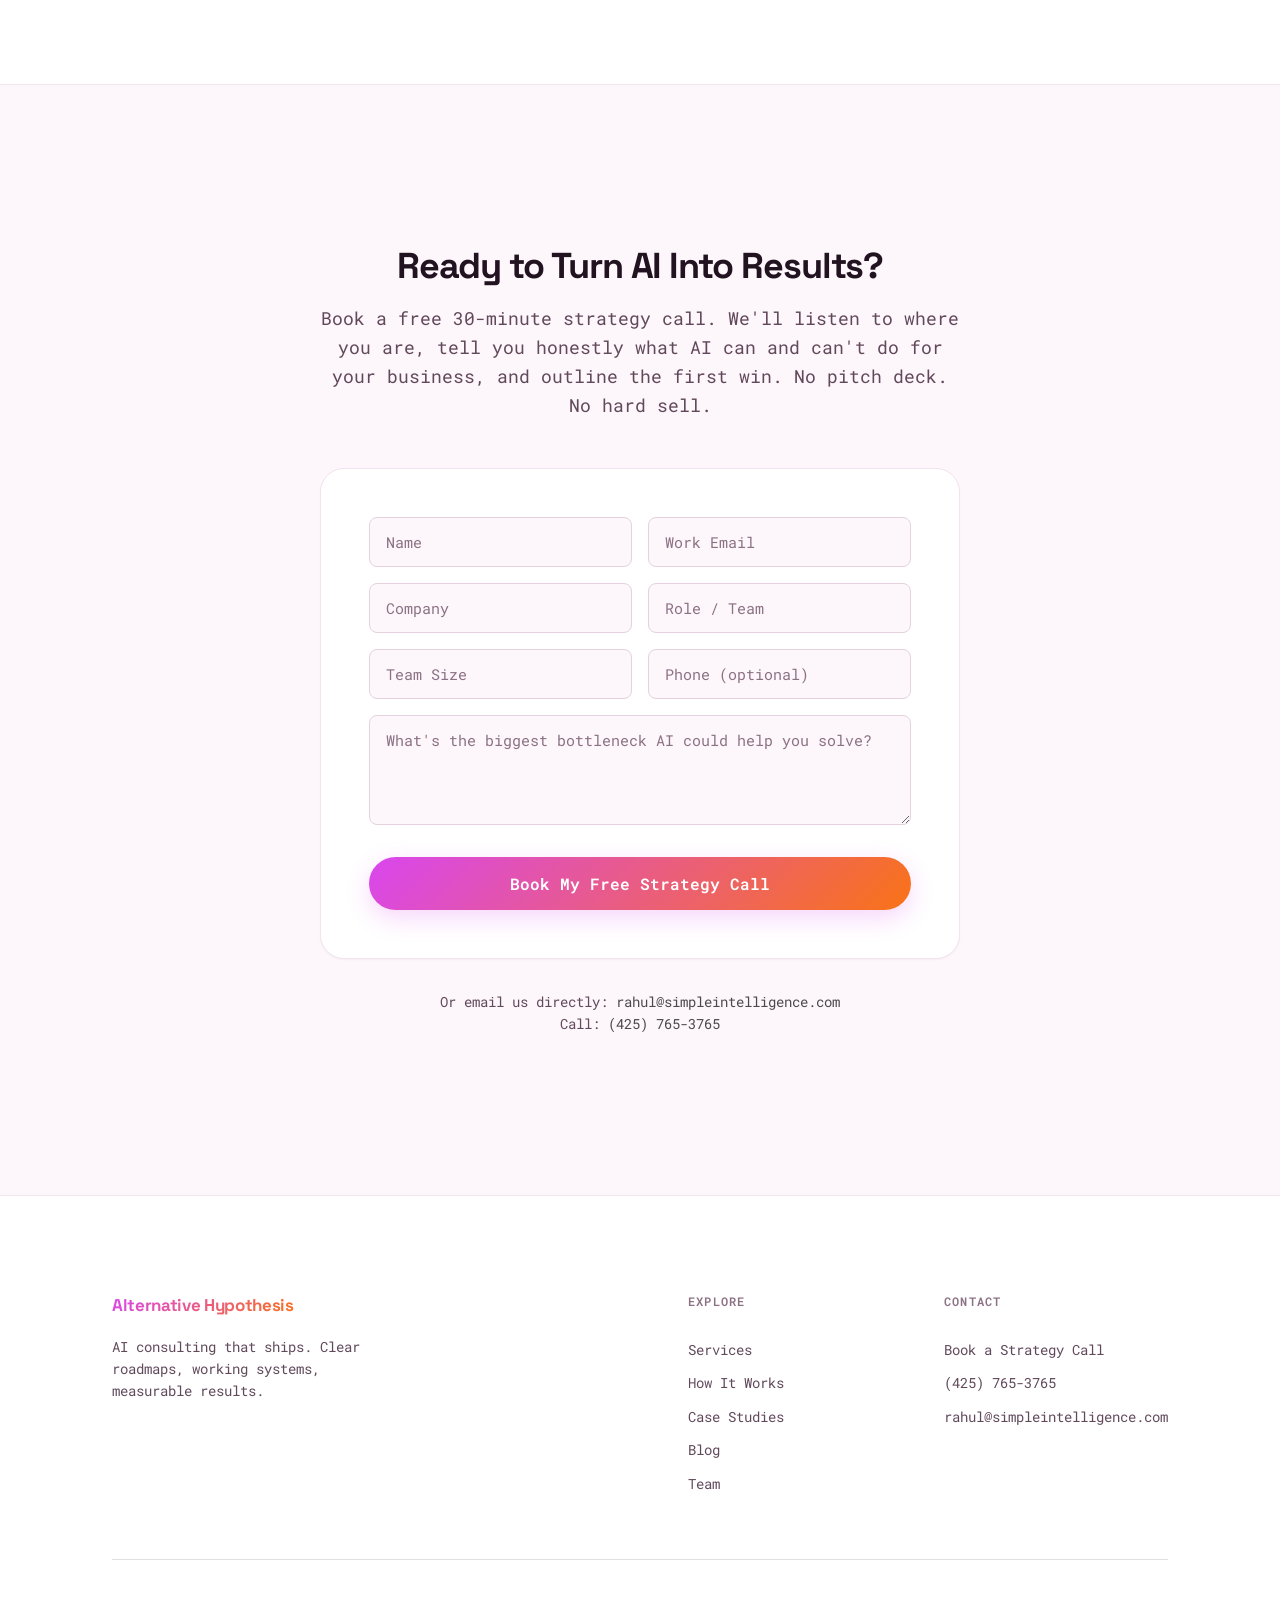
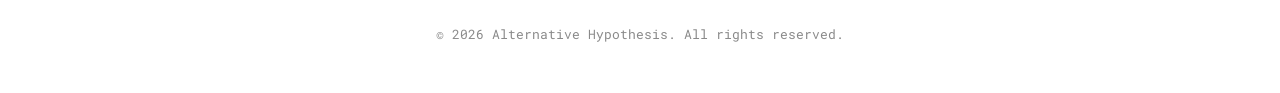
==== commit 1d7fd9e5: "Add blog, case studies, and team pages from Simple Intelligence portfolio. Co-authored-by: Cursor <c" ====
--- a/index.html
+++ b/index.html
@@ -27,7 +27,9 @@
             <ul class="nav-links">
                 <li><a href="#services">Services</a></li>
                 <li><a href="#how-it-works">How It Works</a></li>
-                <li><a href="#why-us">Why Us</a></li>
+                <li><a href="case-studies.html">Case Studies</a></li>
+                <li><a href="blog.html">Blog</a></li>
+                <li><a href="team.html">Team</a></li>
                 <li><a href="#contact">Contact</a></li>
             </ul>
             <a href="tel:4257653765" class="nav-phone">(425) 765-3765</a>
@@ -660,8 +662,9 @@
                         <ul>
                             <li><a href="#services">Services</a></li>
                             <li><a href="#how-it-works">How It Works</a></li>
-                            <li><a href="#why-us">Why Us</a></li>
-                            <li><a href="#engine">Under the Hood</a></li>
+                            <li><a href="case-studies.html">Case Studies</a></li>
+                            <li><a href="blog.html">Blog</a></li>
+                            <li><a href="team.html">Team</a></li>
                         </ul>
                     </div>
                     <div class="footer-col">
--- a/styles.css
+++ b/styles.css
@@ -3248,3 +3248,570 @@
     .enterprise-site .sk-arrow-line { stroke-dashoffset: 0; }
     .enterprise-site .sk-spark { opacity: 0; }
 }
+
+/* ==========================================================================
+   Subpages — Blog, Case Studies, Team
+   ========================================================================== */
+
+.enterprise-site .nav-links .nav-active {
+    color: var(--ent-brand);
+    font-weight: 600;
+}
+
+/* ---- Page hero ---- */
+.enterprise-site .page-hero {
+    padding: calc(72px + var(--space-4xl)) 0 var(--space-3xl);
+    text-align: center;
+    background:
+        radial-gradient(circle at 15% 5%, rgba(217, 70, 239, 0.12) 0%, transparent 42%),
+        radial-gradient(circle at 88% 12%, rgba(249, 115, 22, 0.12) 0%, transparent 45%),
+        linear-gradient(180deg, #ffffff 0%, #fdf6fa 100%);
+}
+
+.enterprise-site .page-hero h1 {
+    font-family: var(--ent-font-display);
+    font-size: clamp(2.25rem, 5vw, 3.5rem);
+    font-weight: 700;
+    line-height: 1.1;
+    letter-spacing: -0.03em;
+    color: var(--ent-ink);
+    margin-bottom: var(--space-lg);
+}
+
+.enterprise-site .page-sub {
+    font-size: 1.125rem;
+    color: var(--ent-ink-soft);
+    max-width: 640px;
+    margin: 0 auto;
+    line-height: 1.7;
+}
+
+.enterprise-site .page-cta {
+    border-top: 1px solid var(--ent-line);
+}
+
+/* ---- Case studies ---- */
+.enterprise-site .case-section {
+    padding: var(--space-4xl) 0;
+}
+
+.enterprise-site .case-section-alt {
+    background: var(--ent-bg-soft);
+    border-top: 1px solid var(--ent-line);
+}
+
+.enterprise-site .case-study {
+    background: rgba(255, 255, 255, 0.85);
+    border: 1px solid var(--ent-line);
+    border-radius: 24px;
+    padding: var(--space-2xl);
+    transition: transform var(--transition-base), box-shadow var(--transition-base);
+}
+
+.enterprise-site .case-study:hover {
+    transform: translateY(-3px);
+    box-shadow: 0 16px 40px rgba(48, 16, 42, 0.08);
+}
+
+.enterprise-site .case-kicker {
+    display: inline-block;
+    font-size: 0.75rem;
+    font-weight: 700;
+    letter-spacing: 0.12em;
+    text-transform: uppercase;
+    color: var(--ent-brand);
+    margin-bottom: var(--space-sm);
+}
+
+.enterprise-site .case-study h2 {
+    font-family: var(--ent-font-display);
+    font-size: 1.5rem;
+    font-weight: 700;
+    letter-spacing: -0.02em;
+    color: var(--ent-ink);
+    margin-bottom: var(--space-md);
+}
+
+.enterprise-site .case-study h3 {
+    font-family: var(--ent-font-display);
+    font-size: 0.9375rem;
+    font-weight: 600;
+    color: var(--ent-brand);
+    margin: var(--space-lg) 0 var(--space-xs);
+}
+
+.enterprise-site .case-study p {
+    font-size: 0.9375rem;
+    color: var(--ent-ink-soft);
+    line-height: 1.7;
+}
+
+.enterprise-site .case-tags {
+    display: flex;
+    flex-wrap: wrap;
+    gap: var(--space-sm);
+    margin-bottom: var(--space-sm);
+}
+
+.enterprise-site .tag {
+    font-size: 0.75rem;
+    font-weight: 600;
+    padding: 0.3rem 0.85rem;
+    border-radius: 999px;
+    border: 1px solid rgba(217, 70, 239, 0.28);
+    background: rgba(217, 70, 239, 0.07);
+    color: var(--ent-brand);
+    white-space: nowrap;
+}
+
+.enterprise-site .case-grid {
+    display: grid;
+    grid-template-columns: repeat(2, 1fr);
+    gap: var(--space-xl);
+}
+
+.enterprise-site .case-featured {
+    background: rgba(255, 255, 255, 0.9);
+}
+
+.enterprise-site .case-featured .case-body {
+    display: grid;
+    grid-template-columns: 1.7fr 1fr;
+    gap: var(--space-2xl);
+    align-items: start;
+}
+
+.enterprise-site .case-featured h2 {
+    font-size: clamp(1.75rem, 3vw, 2.25rem);
+}
+
+.enterprise-site .case-metrics {
+    display: grid;
+    gap: var(--space-lg);
+    padding: var(--space-xl);
+    border: 1px solid var(--ent-line);
+    border-radius: 20px;
+    background: var(--ent-bg-soft);
+}
+
+.enterprise-site .metric-value {
+    display: block;
+    font-family: var(--ent-font-display);
+    font-size: 2.25rem;
+    font-weight: 700;
+    background: var(--ent-grad);
+    -webkit-background-clip: text;
+    background-clip: text;
+    -webkit-text-fill-color: transparent;
+}
+
+.enterprise-site .metric-label {
+    font-size: 0.8125rem;
+    color: var(--ent-ink-mute);
+    line-height: 1.5;
+}
+
+/* ---- Blog ---- */
+.enterprise-site .blog-section {
+    padding: var(--space-4xl) 0;
+}
+
+.enterprise-site .blog-list {
+    display: grid;
+    gap: var(--space-2xl);
+    max-width: 780px;
+    margin: 0 auto;
+}
+
+.enterprise-site .blog-post {
+    background: rgba(255, 255, 255, 0.85);
+    border: 1px solid var(--ent-line);
+    border-radius: 24px;
+    padding: var(--space-2xl);
+}
+
+.enterprise-site .post-meta {
+    display: flex;
+    align-items: center;
+    gap: var(--space-md);
+    margin-bottom: var(--space-md);
+}
+
+.enterprise-site .post-date {
+    font-size: 0.8125rem;
+    color: var(--ent-ink-mute);
+}
+
+.enterprise-site .post-tag {
+    font-size: 0.75rem;
+    font-weight: 600;
+    padding: 0.25rem 0.8rem;
+    border-radius: 999px;
+    border: 1px solid rgba(249, 115, 22, 0.3);
+    background: rgba(249, 115, 22, 0.07);
+    color: var(--ent-brand-2);
+}
+
+.enterprise-site .blog-post h2 {
+    font-family: var(--ent-font-display);
+    font-size: clamp(1.375rem, 2.5vw, 1.75rem);
+    font-weight: 700;
+    letter-spacing: -0.02em;
+    line-height: 1.25;
+    color: var(--ent-ink);
+    margin-bottom: var(--space-lg);
+}
+
+.enterprise-site .post-body p {
+    font-size: 0.9375rem;
+    color: var(--ent-ink-soft);
+    line-height: 1.75;
+    margin-bottom: var(--space-md);
+}
+
+.enterprise-site .post-body p:last-child {
+    margin-bottom: 0;
+}
+
+.enterprise-site .post-body strong {
+    color: var(--ent-ink);
+}
+
+/* ---- Team ---- */
+.enterprise-site .team-section {
+    padding: var(--space-4xl) 0;
+}
+
+.enterprise-site .team-section-alt {
+    background: var(--ent-bg-soft);
+    border-top: 1px solid var(--ent-line);
+}
+
+.enterprise-site .team-layout {
+    display: grid;
+    grid-template-columns: 340px 1fr;
+    gap: var(--space-2xl);
+    align-items: start;
+}
+
+.enterprise-site .team-card {
+    background: rgba(255, 255, 255, 0.9);
+    border: 1px solid var(--ent-line);
+    border-radius: 24px;
+    padding: var(--space-2xl);
+    position: sticky;
+    top: 96px;
+}
+
+.enterprise-site .team-avatar {
+    width: 96px;
+    height: 96px;
+    border-radius: 28px;
+    display: flex;
+    align-items: center;
+    justify-content: center;
+    background: var(--ent-grad);
+    margin-bottom: var(--space-lg);
+    box-shadow: 0 12px 32px rgba(217, 70, 239, 0.25);
+}
+
+.enterprise-site .team-avatar span {
+    font-family: var(--ent-font-display);
+    font-size: 2rem;
+    font-weight: 700;
+    color: #ffffff;
+}
+
+.enterprise-site .team-card h2 {
+    font-family: var(--ent-font-display);
+    font-size: 1.625rem;
+    font-weight: 700;
+    color: var(--ent-ink);
+}
+
+.enterprise-site .team-role {
+    font-size: 0.875rem;
+    font-weight: 600;
+    color: var(--ent-brand);
+    margin: var(--space-xs) 0 var(--space-lg);
+}
+
+.enterprise-site .team-facts {
+    display: grid;
+    gap: var(--space-md);
+    padding-bottom: var(--space-lg);
+    border-bottom: 1px solid var(--ent-line);
+    margin-bottom: var(--space-lg);
+}
+
+.enterprise-site .team-facts li {
+    font-size: 0.8438rem;
+    color: var(--ent-ink-soft);
+    line-height: 1.55;
+    padding-left: 1.1rem;
+    position: relative;
+}
+
+.enterprise-site .team-facts li::before {
+    content: "";
+    position: absolute;
+    left: 0;
+    top: 0.5em;
+    width: 7px;
+    height: 7px;
+    border-radius: 50%;
+    background: var(--ent-grad);
+}
+
+.enterprise-site .team-contact p {
+    font-size: 0.8438rem;
+    color: var(--ent-ink-mute);
+    margin-bottom: var(--space-xs);
+}
+
+.enterprise-site .team-contact a:hover {
+    color: var(--ent-brand);
+}
+
+.enterprise-site .team-bio h3 {
+    font-family: var(--ent-font-display);
+    font-size: 1.25rem;
+    font-weight: 700;
+    color: var(--ent-ink);
+    margin-bottom: var(--space-lg);
+}
+
+.enterprise-site .team-bio h3 + .badge-grid,
+.enterprise-site .team-bio .hire-steps {
+    margin-bottom: var(--space-2xl);
+}
+
+.enterprise-site .hire-steps {
+    display: grid;
+    gap: var(--space-lg);
+}
+
+.enterprise-site .hire-step {
+    display: flex;
+    gap: var(--space-lg);
+    align-items: flex-start;
+    background: rgba(255, 255, 255, 0.85);
+    border: 1px solid var(--ent-line);
+    border-radius: 20px;
+    padding: var(--space-lg) var(--space-xl);
+}
+
+.enterprise-site .hire-num {
+    flex-shrink: 0;
+    width: 34px;
+    height: 34px;
+    border-radius: 50%;
+    display: flex;
+    align-items: center;
+    justify-content: center;
+    font-family: var(--ent-font-display);
+    font-weight: 700;
+    font-size: 0.9375rem;
+    background: var(--ent-grad);
+    color: #ffffff;
+}
+
+.enterprise-site .hire-step h4 {
+    font-family: var(--ent-font-display);
+    font-size: 1.0625rem;
+    font-weight: 600;
+    color: var(--ent-ink);
+    margin-bottom: 0.2rem;
+}
+
+.enterprise-site .hire-step p {
+    font-size: 0.875rem;
+    color: var(--ent-ink-soft);
+    line-height: 1.6;
+}
+
+.enterprise-site .strengths-grid {
+    justify-content: flex-start;
+}
+
+/* Experience */
+.enterprise-site .exp-list {
+    display: grid;
+    gap: var(--space-xl);
+    margin-bottom: var(--space-2xl);
+}
+
+.enterprise-site .exp-item {
+    background: rgba(255, 255, 255, 0.9);
+    border: 1px solid var(--ent-line);
+    border-radius: 24px;
+    padding: var(--space-2xl);
+}
+
+.enterprise-site .exp-head {
+    display: flex;
+    flex-wrap: wrap;
+    align-items: baseline;
+    gap: var(--space-sm) var(--space-lg);
+    margin-bottom: var(--space-lg);
+}
+
+.enterprise-site .exp-head h3 {
+    font-family: var(--ent-font-display);
+    font-size: 1.375rem;
+    font-weight: 700;
+    color: var(--ent-ink);
+}
+
+.enterprise-site .exp-role {
+    font-size: 0.875rem;
+    font-weight: 600;
+    color: var(--ent-brand);
+}
+
+.enterprise-site .exp-dates {
+    margin-left: auto;
+    font-size: 0.8125rem;
+    color: var(--ent-ink-mute);
+    border: 1px solid var(--ent-line-strong);
+    border-radius: 999px;
+    padding: 0.2rem 0.85rem;
+    white-space: nowrap;
+}
+
+.enterprise-site .exp-item ul {
+    display: grid;
+    gap: var(--space-sm);
+}
+
+.enterprise-site .exp-item li {
+    font-size: 0.9063rem;
+    color: var(--ent-ink-soft);
+    line-height: 1.65;
+    padding-left: 1.2rem;
+    position: relative;
+}
+
+.enterprise-site .exp-item li::before {
+    content: "";
+    position: absolute;
+    left: 0;
+    top: 0.55em;
+    width: 7px;
+    height: 7px;
+    border-radius: 50%;
+    background: var(--ent-grad);
+}
+
+/* Credentials + stats */
+.enterprise-site .cred-grid {
+    display: grid;
+    grid-template-columns: repeat(4, 1fr);
+    gap: var(--space-lg);
+    margin-bottom: var(--space-2xl);
+}
+
+.enterprise-site .cred-card {
+    background: rgba(255, 255, 255, 0.85);
+    border: 1px solid var(--ent-line);
+    border-radius: 20px;
+    padding: var(--space-lg) var(--space-xl);
+}
+
+.enterprise-site .cred-card h4 {
+    font-family: var(--ent-font-display);
+    font-size: 0.8125rem;
+    font-weight: 700;
+    letter-spacing: 0.1em;
+    text-transform: uppercase;
+    color: var(--ent-brand);
+    margin-bottom: var(--space-xs);
+}
+
+.enterprise-site .cred-card p {
+    font-size: 0.875rem;
+    color: var(--ent-ink-soft);
+    line-height: 1.6;
+}
+
+.enterprise-site .team-stats {
+    display: grid;
+    grid-template-columns: repeat(4, 1fr);
+    gap: var(--space-lg);
+    text-align: center;
+}
+
+.enterprise-site .stat {
+    padding: var(--space-xl) var(--space-md);
+    border: 1px solid var(--ent-line);
+    border-radius: 20px;
+    background: rgba(255, 255, 255, 0.9);
+}
+
+.enterprise-site .stat-value {
+    display: block;
+    font-family: var(--ent-font-display);
+    font-size: 2rem;
+    font-weight: 700;
+    background: var(--ent-grad);
+    -webkit-background-clip: text;
+    background-clip: text;
+    -webkit-text-fill-color: transparent;
+    margin-bottom: var(--space-xs);
+}
+
+.enterprise-site .stat-label {
+    font-size: 0.8125rem;
+    color: var(--ent-ink-mute);
+    line-height: 1.5;
+}
+
+/* ---- Subpage responsive ---- */
+@media (max-width: 900px) {
+    .enterprise-site .case-grid {
+        grid-template-columns: 1fr;
+    }
+
+    .enterprise-site .case-featured .case-body {
+        grid-template-columns: 1fr;
+    }
+
+    .enterprise-site .case-metrics {
+        grid-template-columns: repeat(3, 1fr);
+    }
+
+    .enterprise-site .team-layout {
+        grid-template-columns: 1fr;
+    }
+
+    .enterprise-site .team-card {
+        position: static;
+    }
+
+    .enterprise-site .cred-grid,
+    .enterprise-site .team-stats {
+        grid-template-columns: repeat(2, 1fr);
+    }
+}
+
+@media (max-width: 560px) {
+    .enterprise-site .case-study,
+    .enterprise-site .blog-post,
+    .enterprise-site .exp-item,
+    .enterprise-site .team-card {
+        padding: var(--space-lg);
+    }
+
+    .enterprise-site .case-metrics {
+        grid-template-columns: 1fr;
+    }
+
+    .enterprise-site .cred-grid,
+    .enterprise-site .team-stats {
+        grid-template-columns: 1fr;
+    }
+
+    .enterprise-site .exp-dates {
+        margin-left: 0;
+    }
+}
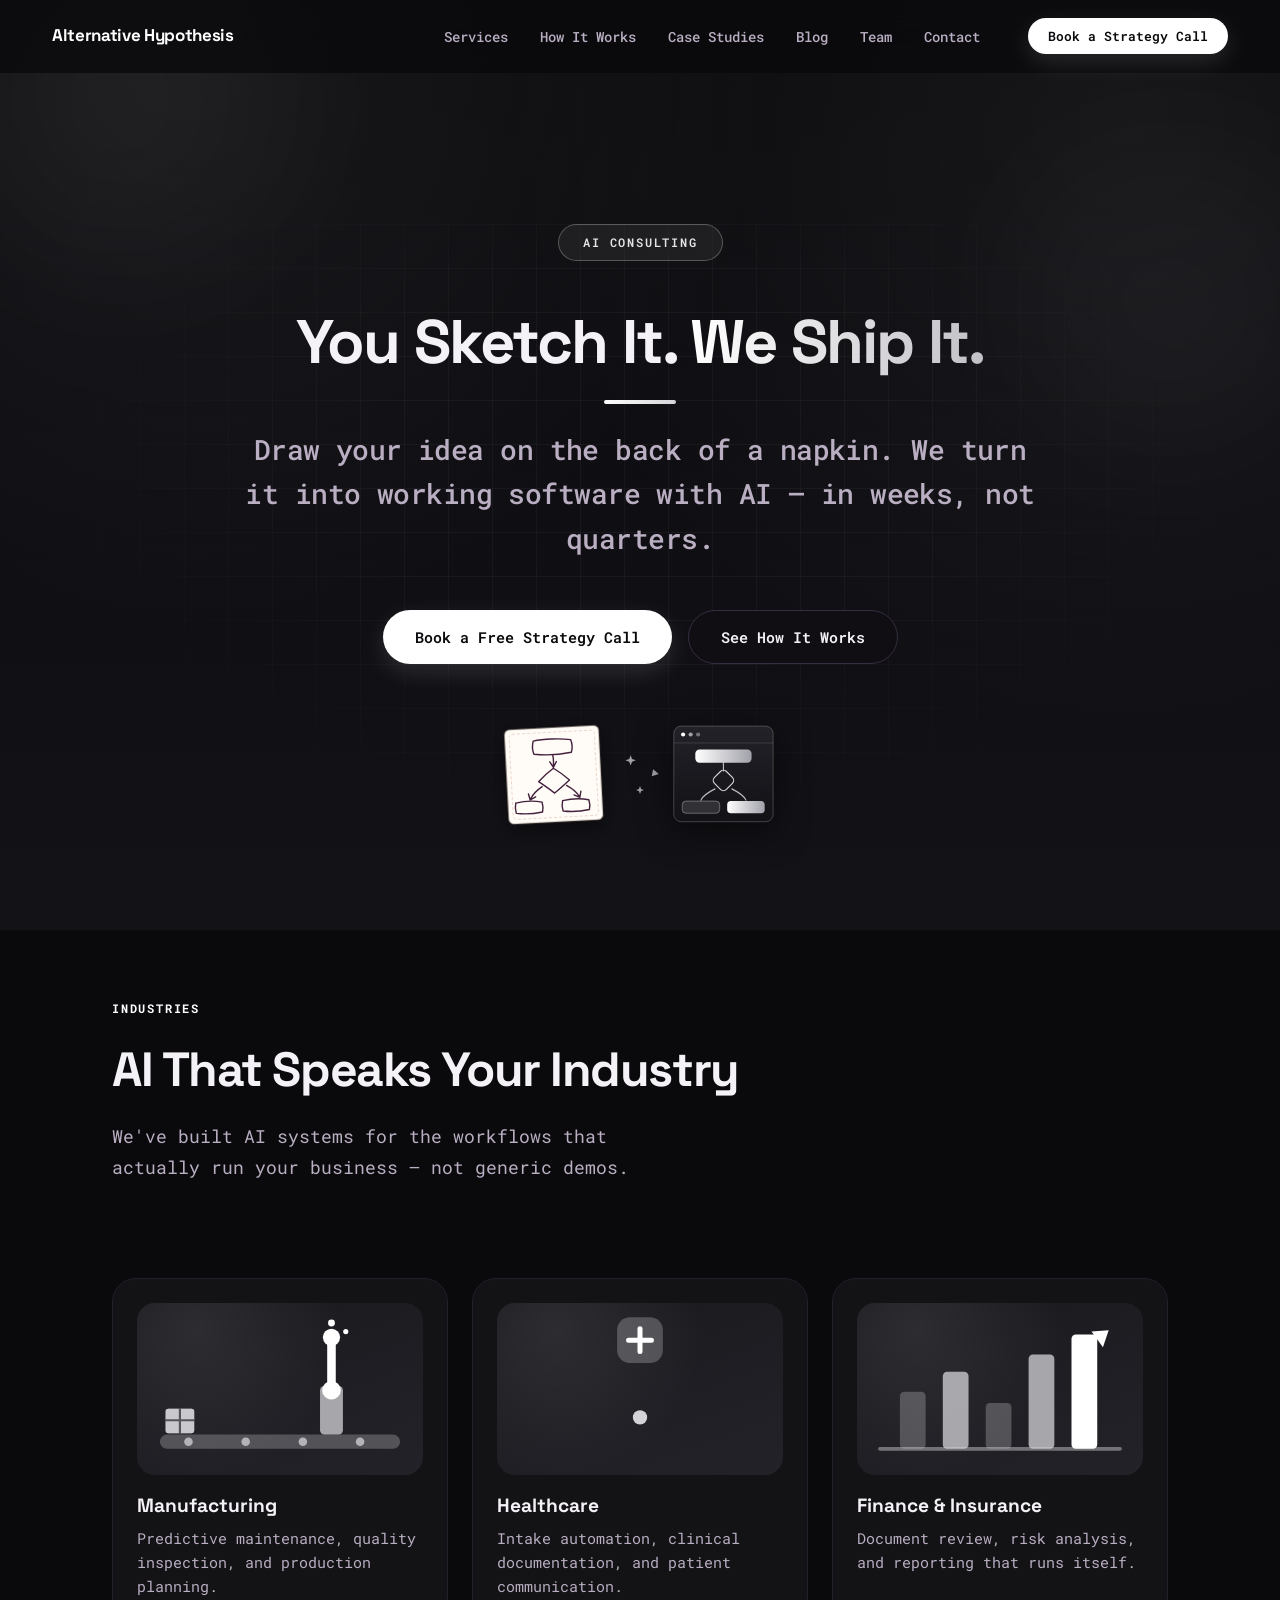
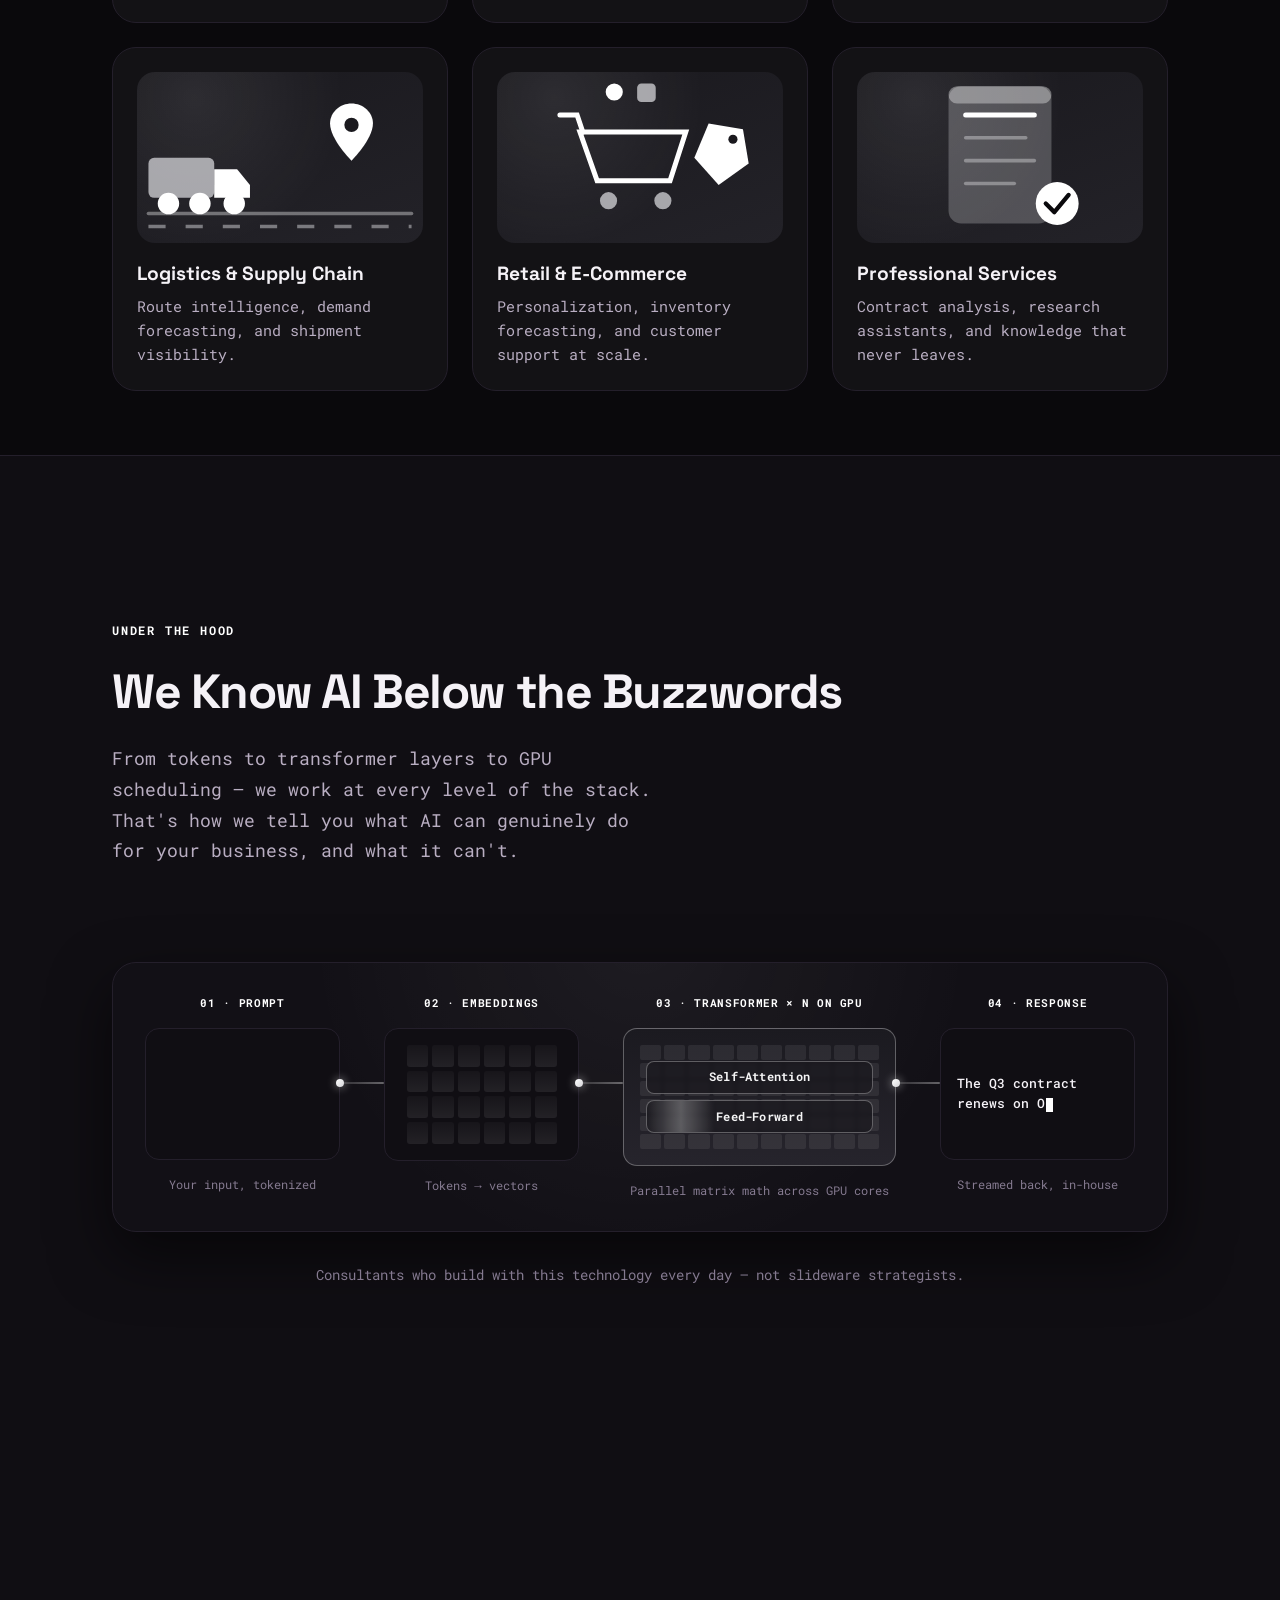
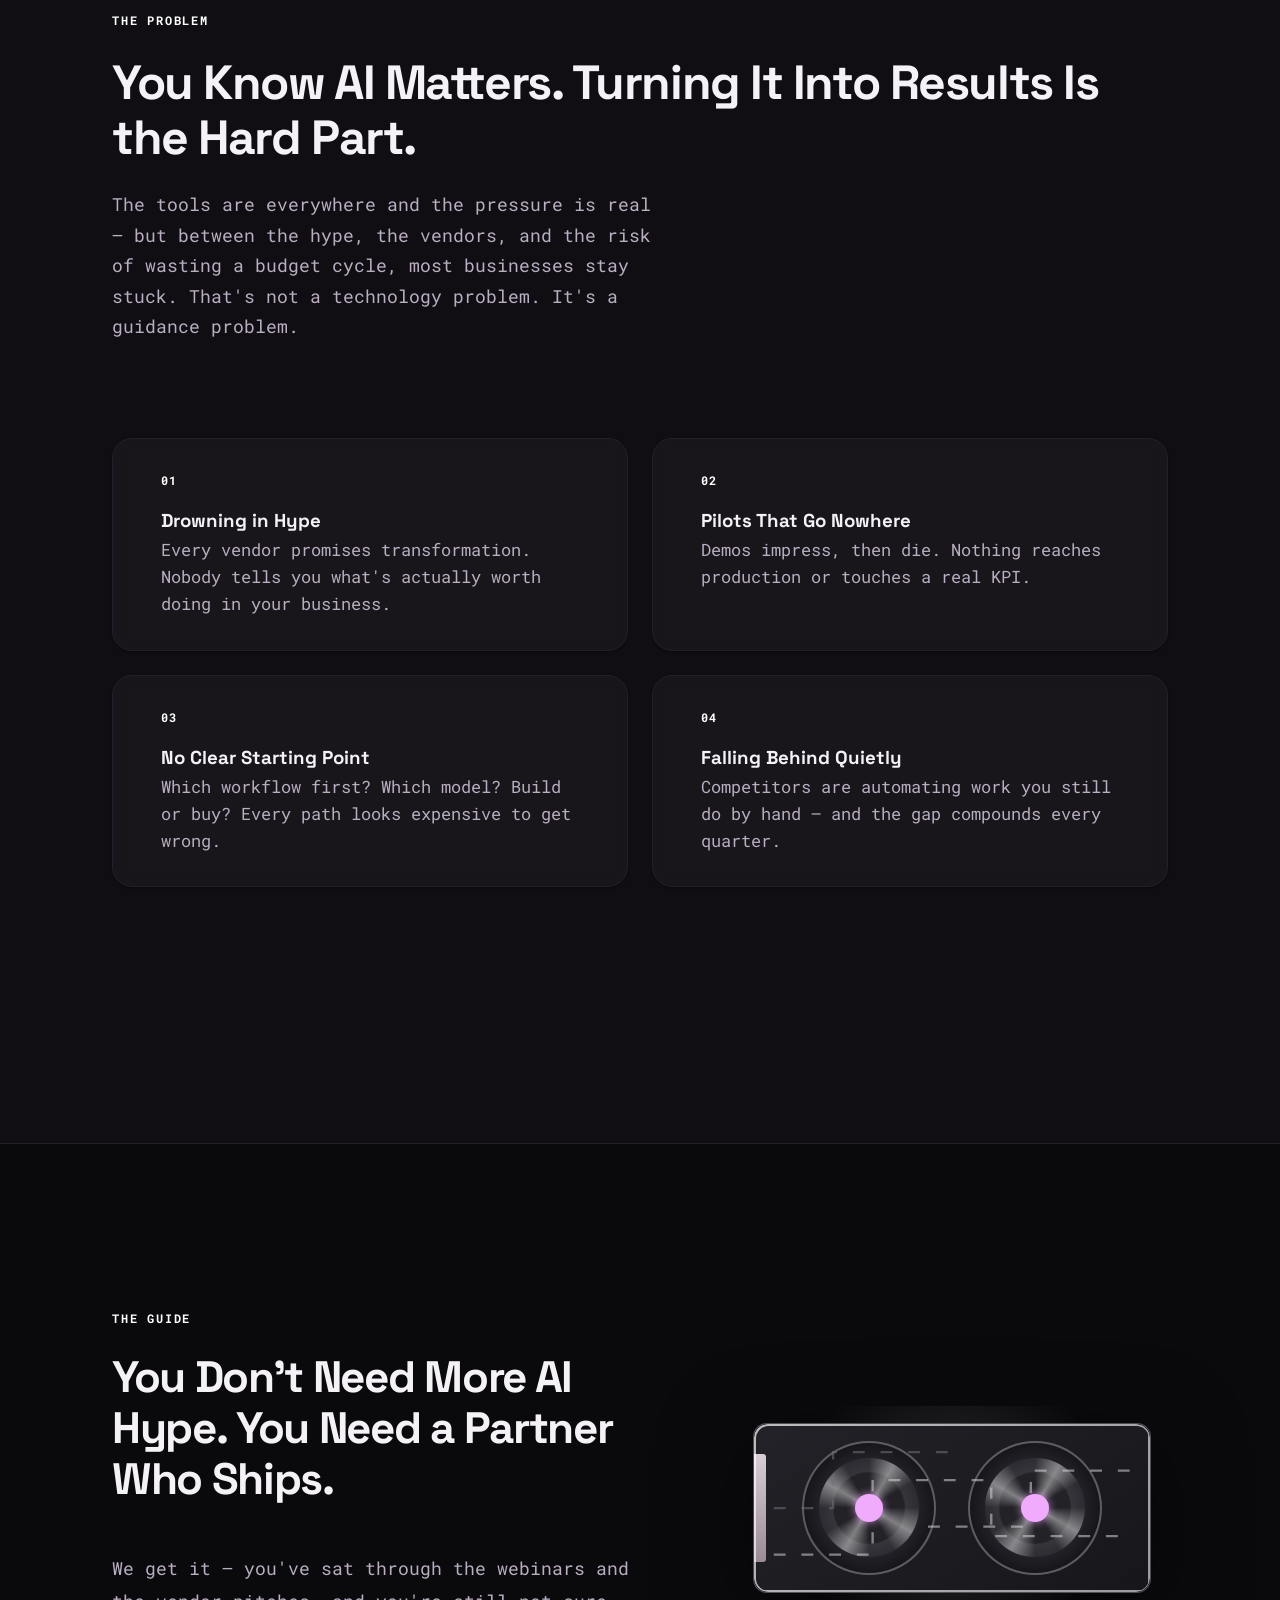
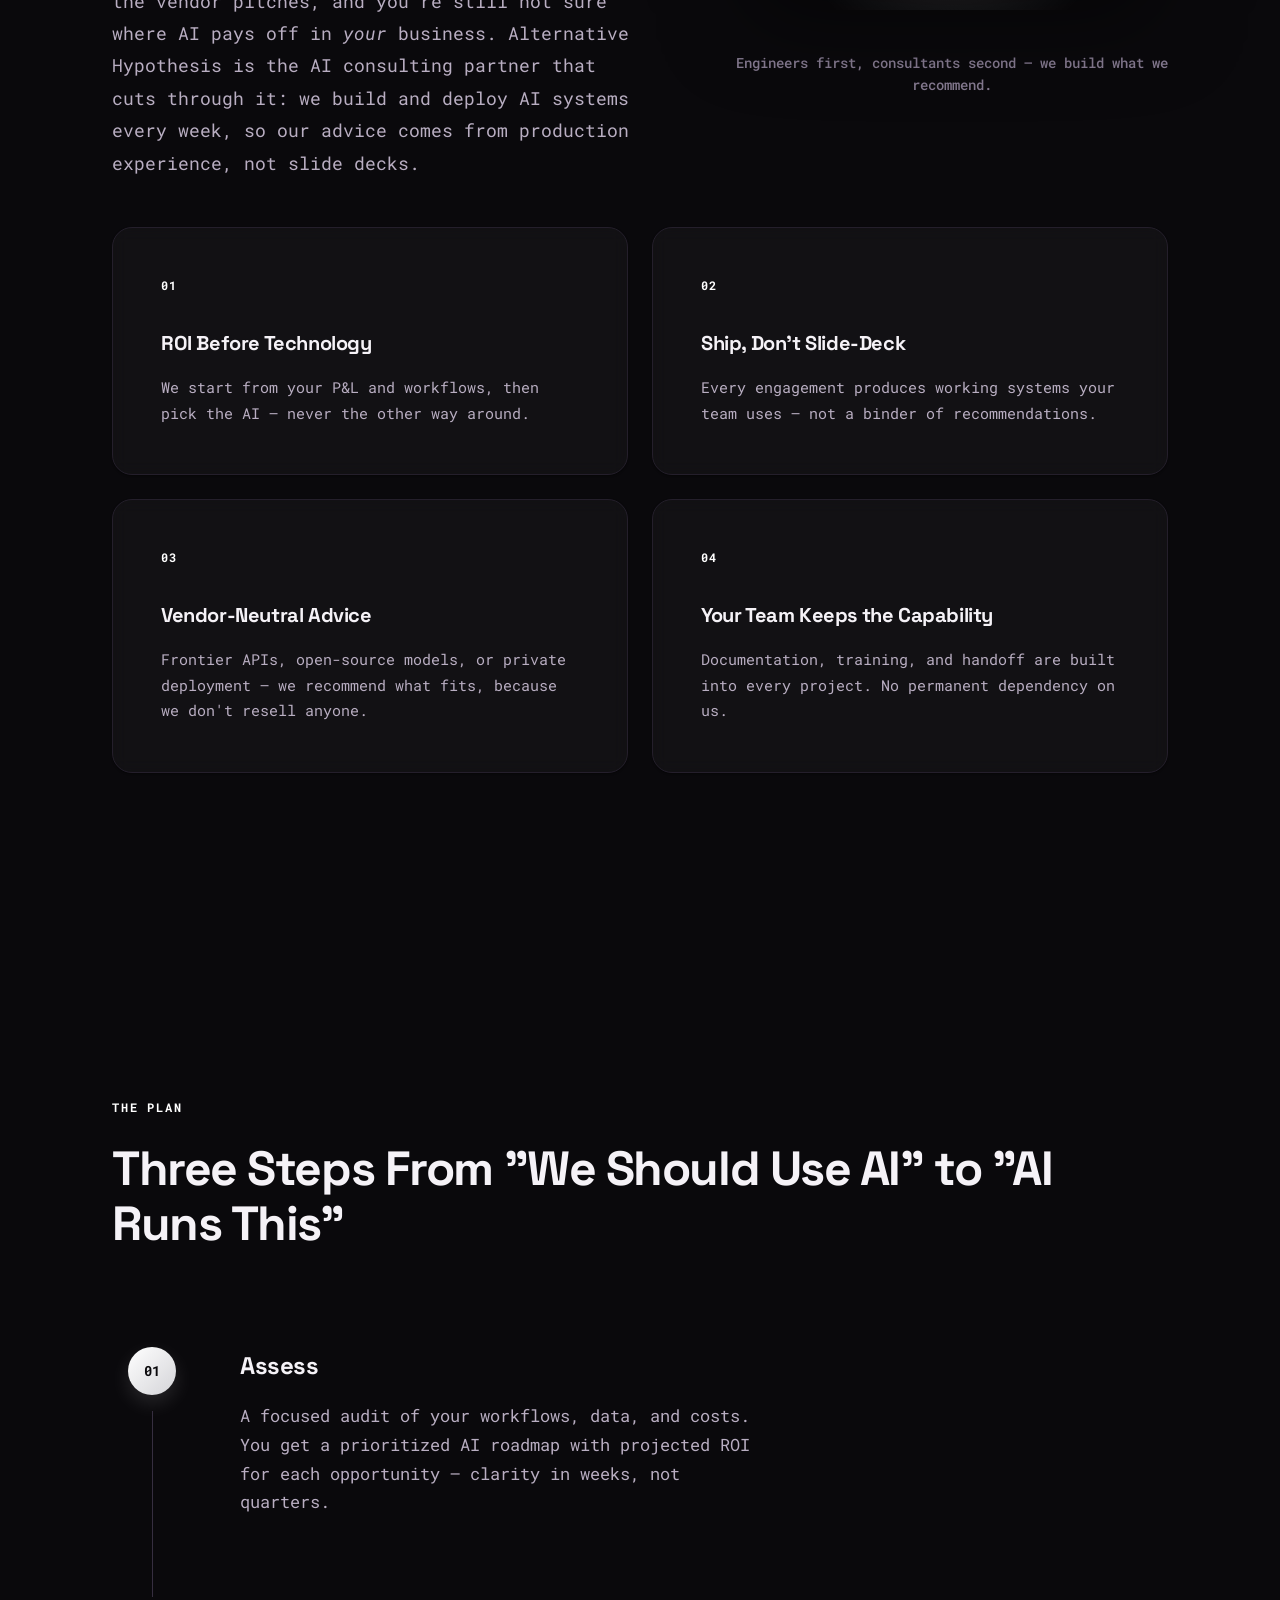
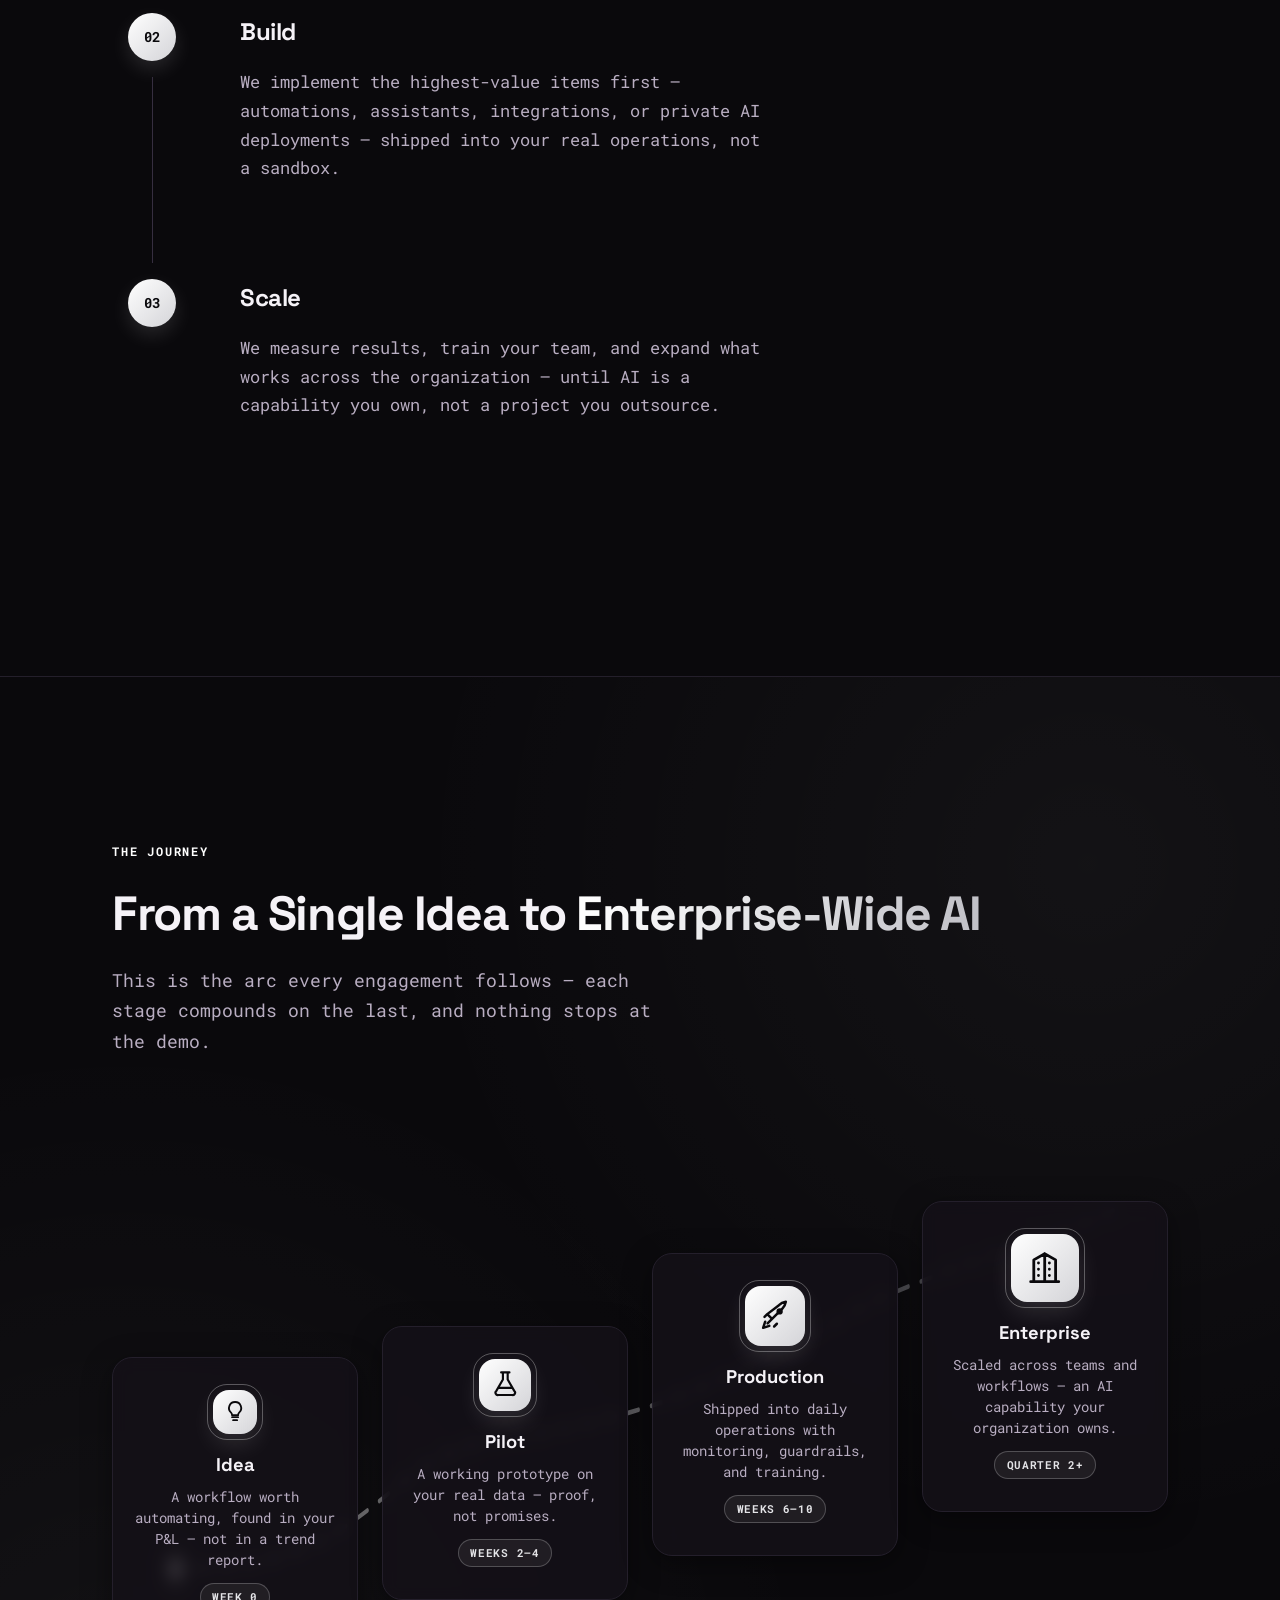
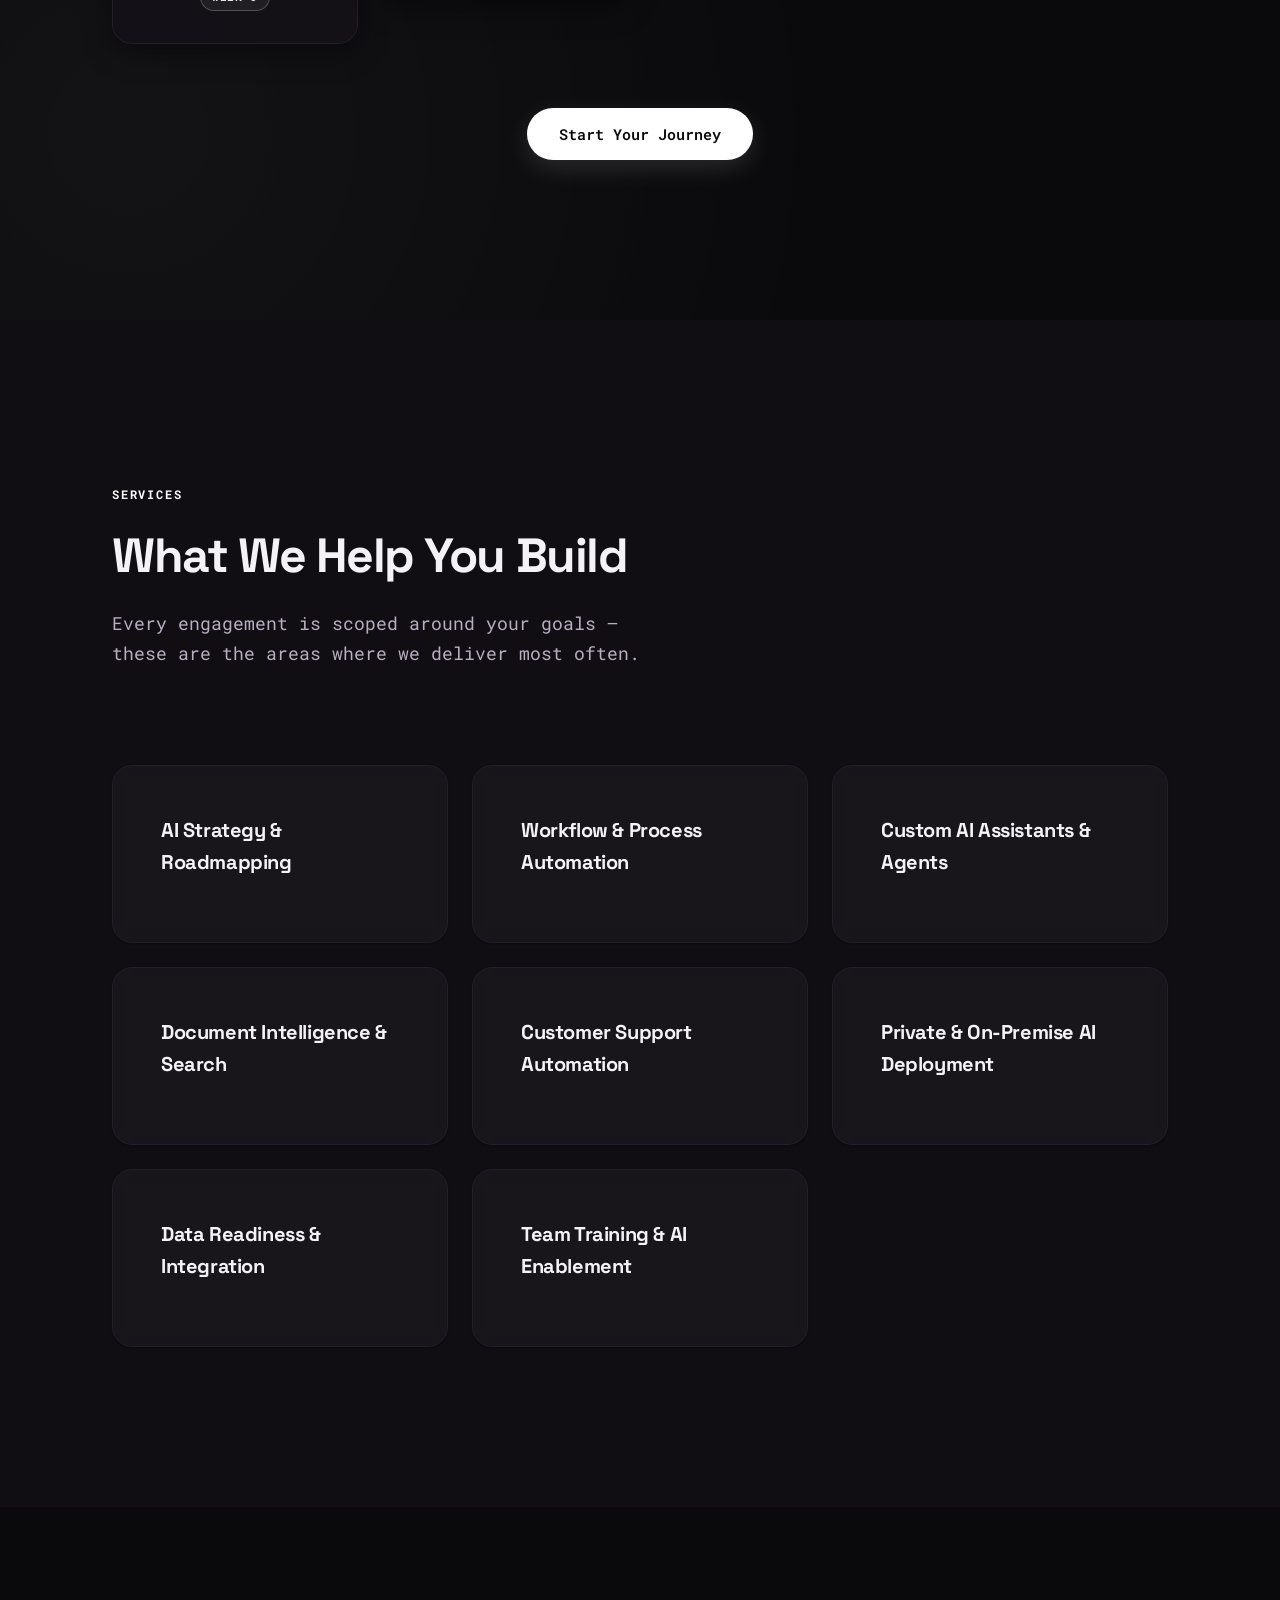
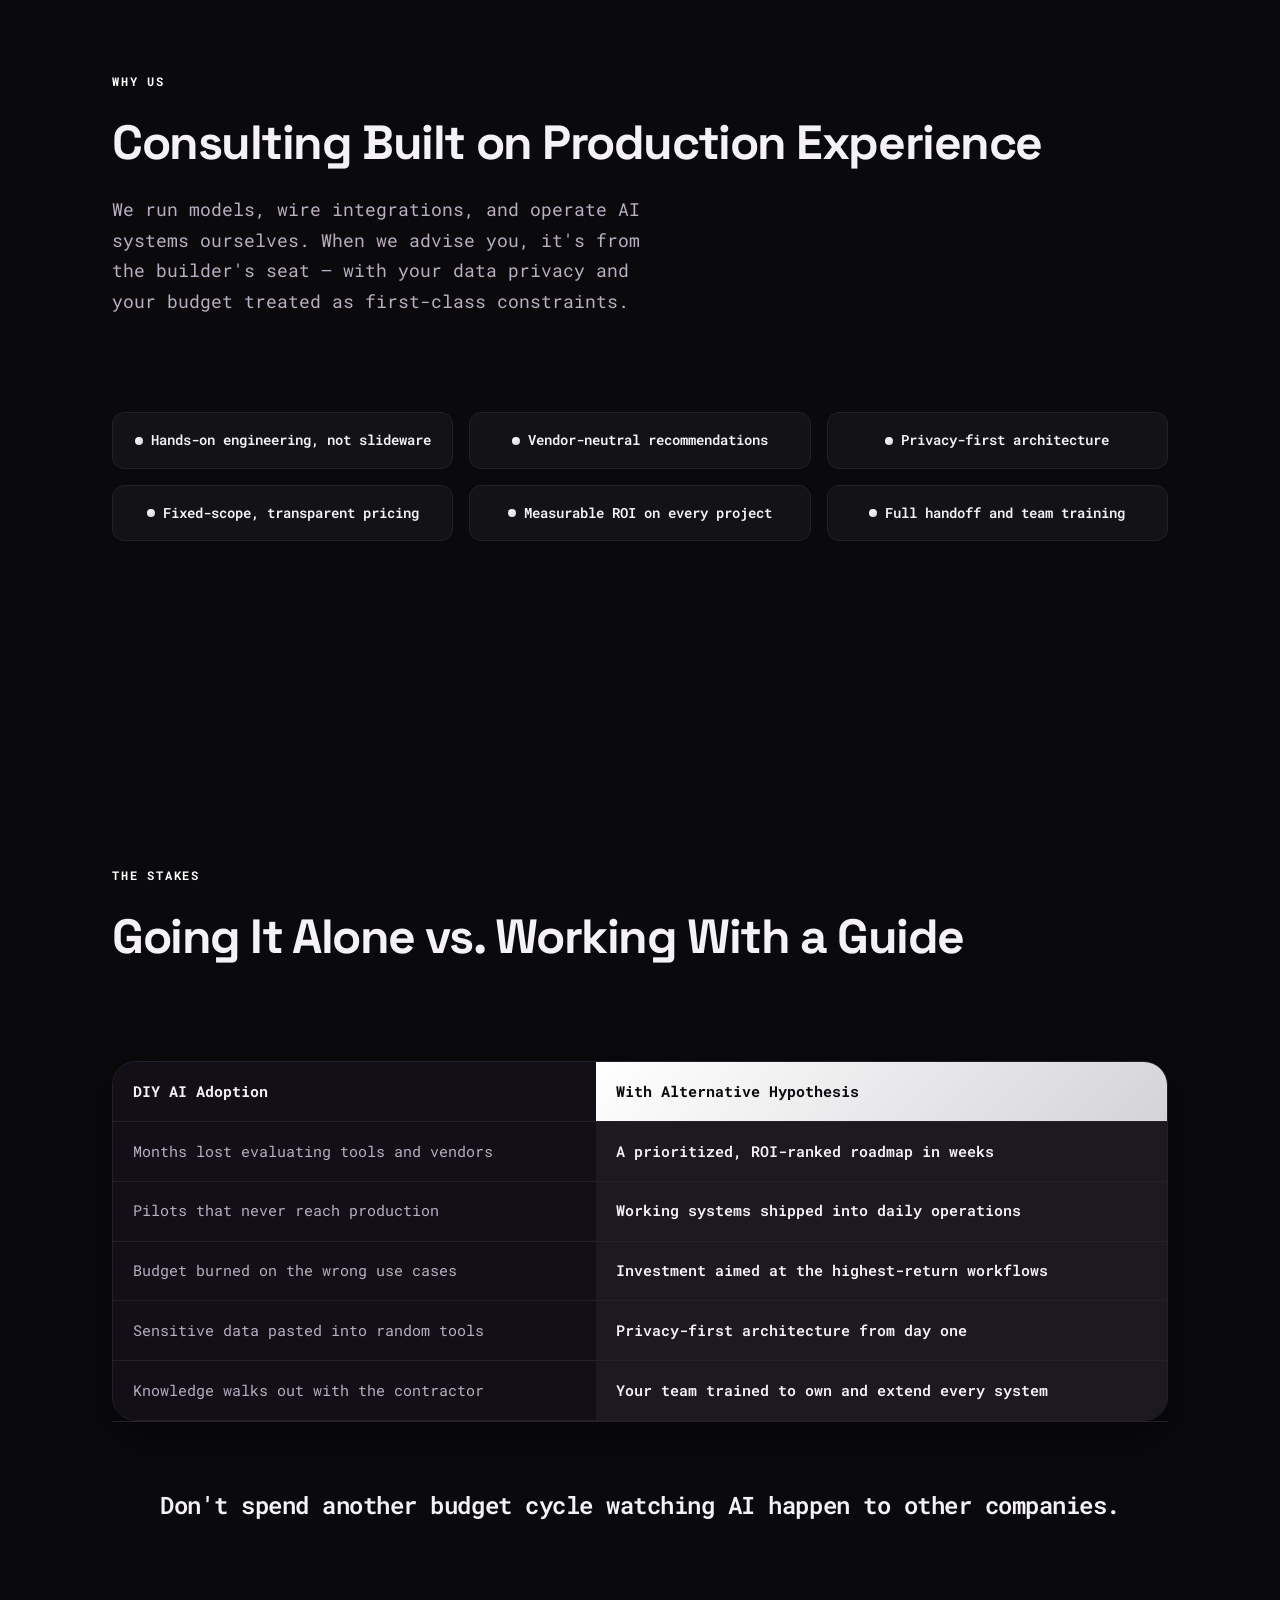
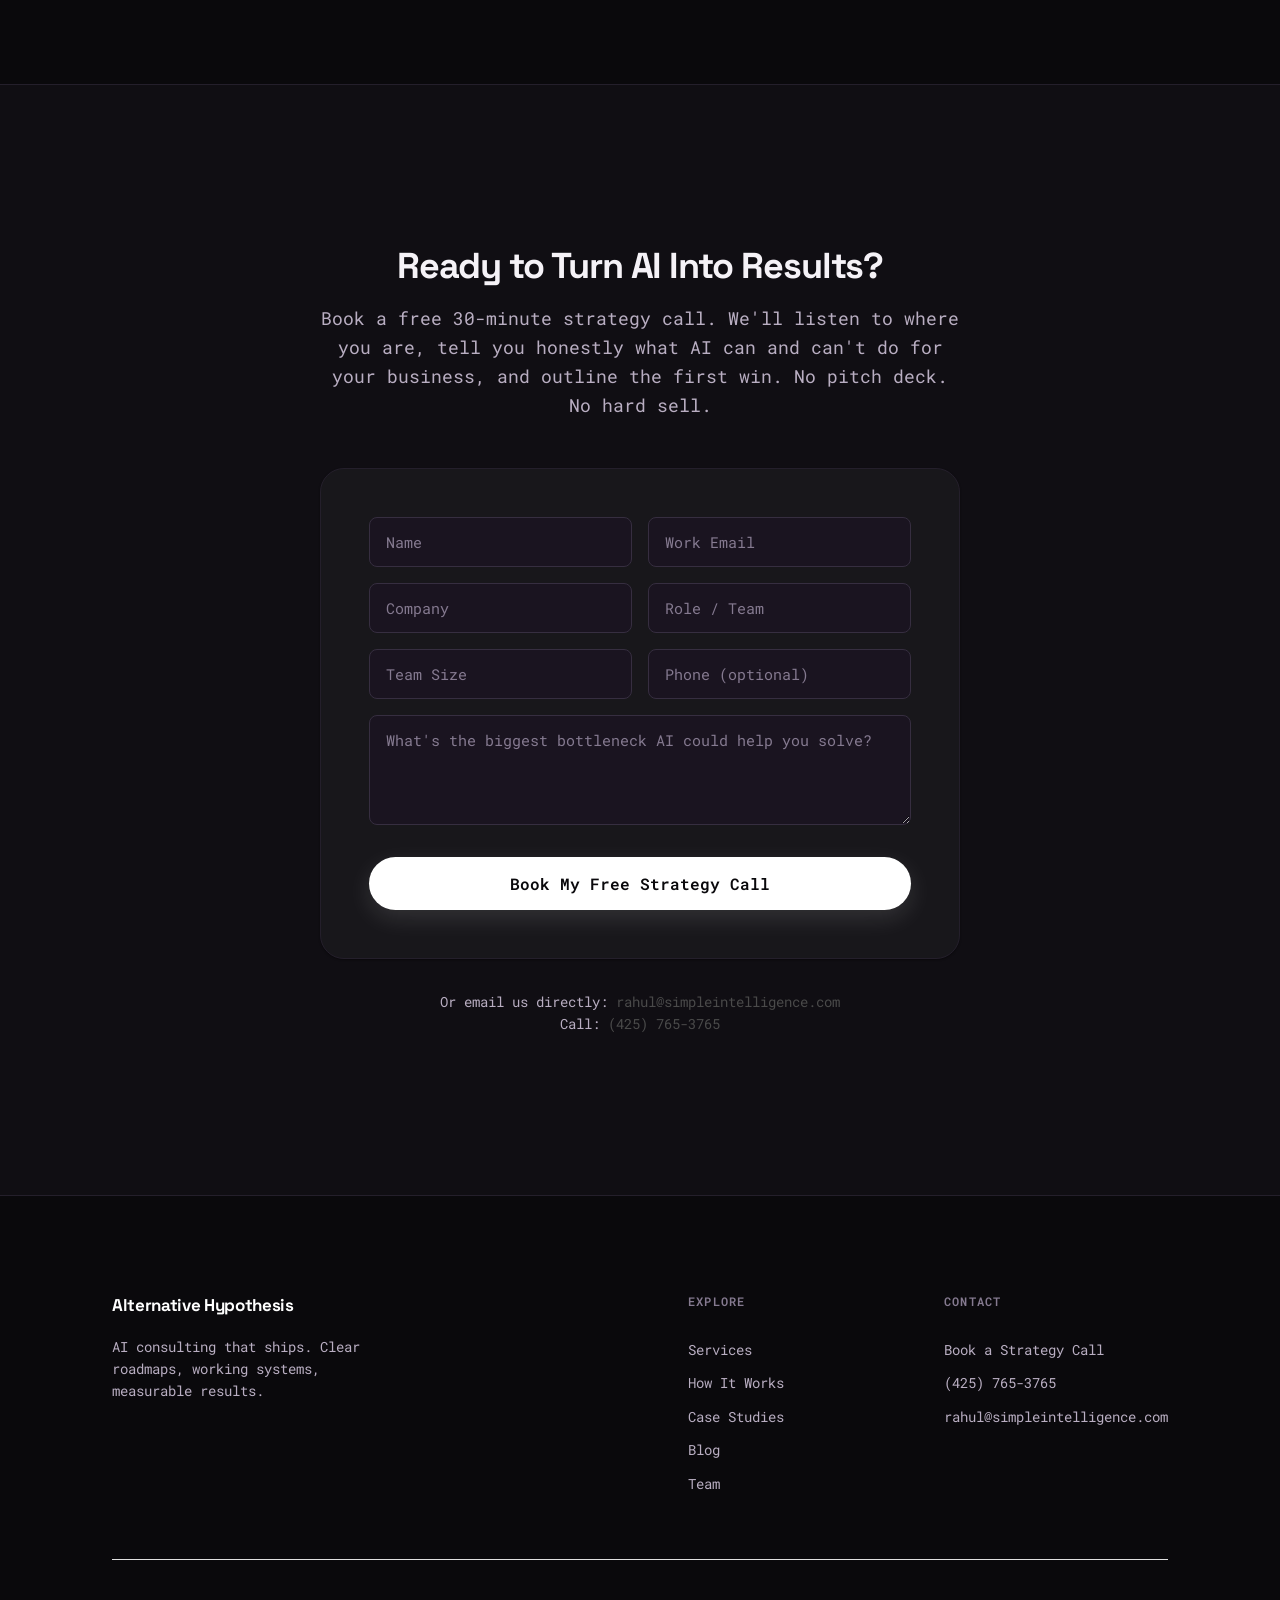
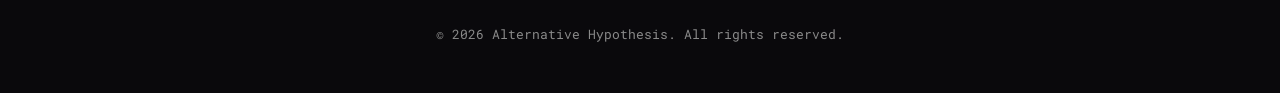
==== commit 4c21ae87: "Replace pink/orange accents with monochrome white-on-black styling. Co-authored-by: Cursor <cursorag" ====
--- a/index.html
+++ b/index.html
@@ -60,12 +60,12 @@
                     <svg viewBox="0 0 640 260" fill="none" xmlns="http://www.w3.org/2000/svg">
                         <defs>
                             <linearGradient id="skGrad" x1="0%" y1="0%" x2="100%" y2="0%">
-                                <stop offset="0%" stop-color="#d946ef"/>
-                                <stop offset="100%" stop-color="#f97316"/>
+                                <stop offset="0%" stop-color="#ffffff"/>
+                                <stop offset="100%" stop-color="#a1a1aa"/>
                             </linearGradient>
                             <linearGradient id="skDark" x1="0%" y1="0%" x2="0%" y2="100%">
-                                <stop offset="0%" stop-color="#331227"/>
-                                <stop offset="100%" stop-color="#1d0b18"/>
+                                <stop offset="0%" stop-color="#232228"/>
+                                <stop offset="100%" stop-color="#121116"/>
                             </linearGradient>
                         </defs>
 
@@ -106,7 +106,7 @@
                             <circle cx="444" cy="48" r="4.5" class="sk-dot dot3"/>
                             <rect class="sk-ui u1" x="438" y="80" width="120" height="28" rx="9" fill="url(#skGrad)"/>
                             <path class="sk-ui u2 sk-wire" d="M498 108v18"/>
-                            <g class="sk-ui u3"><rect x="480" y="128" width="36" height="36" rx="9" transform="rotate(45 498 146)" fill="none" stroke="#fb923c" stroke-width="2.5"/></g>
+                            <g class="sk-ui u3"><rect x="480" y="128" width="36" height="36" rx="9" transform="rotate(45 498 146)" fill="none" stroke="#d4d4d8" stroke-width="2.5"/></g>
                             <path class="sk-ui u4 sk-wire" d="M480 164c-16 8-26 14-30 24"/>
                             <rect class="sk-ui u5 sk-glass" x="410" y="190" width="80" height="26" rx="8"/>
                             <path class="sk-ui u6 sk-wire" d="M516 164c16 8 26 14 30 24"/>
@@ -465,8 +465,8 @@
                 <svg class="journey-path" viewBox="0 0 1000 260" preserveAspectRatio="none">
                     <defs>
                         <linearGradient id="journeyGrad" x1="0%" y1="100%" x2="100%" y2="0%">
-                            <stop offset="0%" stop-color="#d946ef" />
-                            <stop offset="100%" stop-color="#f97316" />
+                            <stop offset="0%" stop-color="#ffffff" />
+                            <stop offset="100%" stop-color="#71717a" />
                         </linearGradient>
                     </defs>
                     <path class="journey-line" d="M60 220 C 260 220, 240 160, 380 150 S 620 110, 700 85 S 900 45, 950 30" />
--- a/styles.css
+++ b/styles.css
@@ -3766,6 +3766,39 @@
     line-height: 1.5;
 }
 
+/* ---- Case study media ---- */
+.enterprise-site .case-media {
+    margin: 0 0 var(--space-lg);
+    border-radius: 16px;
+    overflow: hidden;
+    border: 1px solid var(--ent-line);
+}
+
+.enterprise-site .case-media img {
+    display: block;
+    width: 100%;
+    height: auto;
+}
+
+.enterprise-site .case-featured .case-media {
+    margin-bottom: var(--space-xl);
+}
+
+/* ---- Team photo ---- */
+.enterprise-site .team-photo {
+    width: 160px;
+    border-radius: 28px;
+    overflow: hidden;
+    margin-bottom: var(--space-lg);
+    box-shadow: 0 12px 32px rgba(217, 70, 239, 0.25);
+}
+
+.enterprise-site .team-photo img {
+    display: block;
+    width: 100%;
+    height: auto;
+}
+
 /* ---- Subpage responsive ---- */
 @media (max-width: 900px) {
     .enterprise-site .case-grid {
@@ -3815,3 +3848,495 @@
         margin-left: 0;
     }
 }
+
+/* ==========================================================================
+   Dark Theme — Black
+   ========================================================================== */
+
+.enterprise-site {
+    --ent-bg: #0a090c;
+    --ent-bg-soft: #100e13;
+    --ent-bg-tint: #1a1420;
+    --ent-ink: #f5f2f7;
+    --ent-ink-soft: #b9aec2;
+    --ent-ink-mute: #857a90;
+    --ent-line: #241f2b;
+    --ent-line-strong: #362e40;
+
+    background: var(--ent-bg);
+    color: var(--ent-ink);
+}
+
+.enterprise-site ::selection {
+    background: var(--ent-brand);
+    color: #ffffff;
+}
+
+/* ---- Navigation ---- */
+.enterprise-site .nav {
+    background: rgba(10, 9, 12, 0.78);
+    backdrop-filter: blur(18px) saturate(1.4);
+    -webkit-backdrop-filter: blur(18px) saturate(1.4);
+}
+
+.enterprise-site .nav.scrolled {
+    border-bottom-color: var(--ent-line);
+    box-shadow: 0 6px 24px rgba(0, 0, 0, 0.5);
+}
+
+.enterprise-site .mobile-nav {
+    background: rgba(10, 9, 12, 0.98) !important;
+}
+
+.enterprise-site .mobile-menu-btn span {
+    background: var(--ent-ink);
+}
+
+/* ---- Buttons ---- */
+.enterprise-site .btn-ghost {
+    background: var(--ent-bg-soft);
+    color: var(--ent-ink);
+    border-color: var(--ent-line-strong);
+}
+
+.enterprise-site .btn-ghost:hover {
+    background: var(--ent-bg-tint);
+    border-color: var(--ent-brand);
+    color: #ffffff;
+}
+
+/* ---- Heroes ---- */
+.enterprise-site .enterprise-hero,
+.enterprise-site .page-hero {
+    background:
+        radial-gradient(circle at 15% 5%, rgba(217, 70, 239, 0.16) 0%, transparent 42%),
+        radial-gradient(circle at 88% 12%, rgba(249, 115, 22, 0.14) 0%, transparent 45%),
+        linear-gradient(180deg, #0a090c 0%, #120d15 100%);
+}
+
+.enterprise-site .enterprise-hero::before {
+    background: radial-gradient(circle, rgba(217, 70, 239, 0.16), transparent 65%);
+}
+
+.enterprise-site .enterprise-hero::after {
+    background: radial-gradient(circle, rgba(249, 115, 22, 0.14), transparent 65%);
+}
+
+.enterprise-site .hero-counter {
+    color: var(--ent-ink-soft);
+}
+
+/* ---- Cards (glass on black) ---- */
+.enterprise-site .problem-card,
+.enterprise-site .service-card,
+.enterprise-site .different-card,
+.enterprise-site .cta-form {
+    background: rgba(255, 255, 255, 0.035);
+    border-color: var(--ent-line);
+    box-shadow: 0 1px 2px rgba(0, 0, 0, 0.4);
+}
+
+.enterprise-site .problem-card:hover,
+.enterprise-site .service-card:hover,
+.enterprise-site .different-card:hover {
+    border-color: rgba(217, 70, 239, 0.45);
+    box-shadow: 0 16px 40px rgba(0, 0, 0, 0.5);
+}
+
+.enterprise-site .security-badge {
+    background: rgba(255, 255, 255, 0.035);
+    border-color: var(--ent-line);
+    color: var(--ent-ink);
+}
+
+.enterprise-site .security-badge:hover {
+    border-color: rgba(217, 70, 239, 0.45);
+    box-shadow: 0 10px 26px rgba(0, 0, 0, 0.45);
+}
+
+.enterprise-site .industry-card {
+    background: rgba(255, 255, 255, 0.035);
+    border-color: var(--ent-line);
+}
+
+.enterprise-site .industry-card:hover {
+    box-shadow: 0 24px 56px rgba(0, 0, 0, 0.55);
+}
+
+.enterprise-site .industry-scene {
+    background:
+        radial-gradient(circle at 20% 15%, var(--ind-soft) 0%, transparent 55%),
+        linear-gradient(160deg, color-mix(in srgb, var(--ind-hue-1) 20%, #16121a) 0%, color-mix(in srgb, var(--ind-hue-2) 24%, #16121a) 100%);
+}
+
+.enterprise-site .industry-scene .scene-fill-dark { fill: #16121a; }
+
+.enterprise-site .journey-stage {
+    background: rgba(20, 17, 24, 0.85);
+    border-color: var(--ent-line);
+    box-shadow: 0 8px 30px rgba(0, 0, 0, 0.4);
+}
+
+.enterprise-site .journey-stage:hover {
+    border-color: rgba(217, 70, 239, 0.45);
+    box-shadow: 0 20px 48px rgba(0, 0, 0, 0.55);
+}
+
+/* ---- Engine diagram ---- */
+.enterprise-site .engine-diagram {
+    background:
+        radial-gradient(circle at 50% -10%, rgba(217, 70, 239, 0.1) 0%, transparent 55%),
+        #121016;
+    box-shadow: 0 24px 60px rgba(0, 0, 0, 0.55);
+}
+
+.enterprise-site .token-stream .token {
+    background: var(--ent-bg-tint);
+    border-color: var(--ent-line-strong);
+}
+
+/* ---- Comparison table ---- */
+.enterprise-site .comparison-wrap {
+    box-shadow: 0 16px 44px rgba(0, 0, 0, 0.5);
+}
+
+.enterprise-site .comparison-table {
+    background: #121016;
+}
+
+.enterprise-site .comparison-table td:last-child {
+    background: rgba(217, 70, 239, 0.07);
+}
+
+/* ---- Forms ---- */
+.enterprise-site .form-group input,
+.enterprise-site .form-group textarea {
+    background: var(--ent-bg-tint);
+    border-color: var(--ent-line-strong);
+    color: var(--ent-ink);
+}
+
+/* ---- Sketch scene: keep the napkin paper, dim its shadow ---- */
+.enterprise-site .sk-note-paper {
+    filter: drop-shadow(0 12px 20px rgba(0, 0, 0, 0.5));
+}
+
+/* ---- GPU figure caption ---- */
+.enterprise-site .gpu-card-figure figcaption,
+.enterprise-site .engine-foot {
+    color: var(--ent-ink-mute);
+}
+
+/* ---- Subpage cards ---- */
+.enterprise-site .case-study,
+.enterprise-site .blog-post,
+.enterprise-site .team-card,
+.enterprise-site .exp-item,
+.enterprise-site .hire-step,
+.enterprise-site .cred-card,
+.enterprise-site .stat {
+    background: rgba(255, 255, 255, 0.035);
+    border-color: var(--ent-line);
+}
+
+.enterprise-site .case-featured {
+    background: rgba(255, 255, 255, 0.05);
+}
+
+.enterprise-site .case-study:hover {
+    box-shadow: 0 16px 40px rgba(0, 0, 0, 0.5);
+}
+
+.enterprise-site .case-metrics {
+    background: var(--ent-bg-tint);
+    border-color: var(--ent-line-strong);
+}
+
+.enterprise-site .case-media,
+.enterprise-site .team-photo {
+    border-color: var(--ent-line-strong);
+}
+
+.enterprise-site .team-photo {
+    box-shadow: 0 12px 32px rgba(0, 0, 0, 0.5);
+}
+
+/* ==========================================================================
+   Monochrome Accents — white on black, no pink/orange
+   ========================================================================== */
+
+.enterprise-site {
+    --ent-brand: #ffffff;
+    --ent-brand-2: #a1a1aa;
+    --ent-grad: linear-gradient(135deg, #ffffff 0%, #d4d4d8 100%);
+}
+
+.enterprise-site ::selection {
+    background: #ffffff;
+    color: #0a090c;
+}
+
+/* Gradient text becomes a soft white shimmer */
+.enterprise-site .grad-text {
+    background: linear-gradient(90deg, #ffffff, #a1a1aa, #ffffff);
+    background-size: 300% 100%;
+    -webkit-background-clip: text;
+    background-clip: text;
+}
+
+.enterprise-site .logo {
+    background: none;
+    -webkit-text-fill-color: currentColor;
+    color: #ffffff;
+}
+
+/* ---- White buttons, black text ---- */
+.enterprise-site .nav-cta,
+.enterprise-site .btn-primary,
+.enterprise-site .sticky-cta {
+    background: #ffffff;
+    color: #0a090c;
+    box-shadow: 0 8px 24px rgba(255, 255, 255, 0.12);
+}
+
+.enterprise-site .nav-cta:hover,
+.enterprise-site .btn-primary:hover,
+.enterprise-site .sticky-cta:hover {
+    background: #f4f4f5;
+    color: #0a090c;
+    box-shadow: 0 12px 32px rgba(255, 255, 255, 0.2);
+}
+
+.enterprise-site .btn-primary::after {
+    background: linear-gradient(100deg, transparent, rgba(0, 0, 0, 0.12), transparent);
+}
+
+.enterprise-site .mobile-nav .mobile-cta {
+    background: #ffffff !important;
+    color: #0a090c !important;
+}
+
+/* ---- Elements that had white text on the pink gradient ---- */
+.enterprise-site .step-num,
+.enterprise-site .journey-node,
+.enterprise-site .hire-num,
+.enterprise-site .comparison-table th:last-child {
+    color: #0a090c;
+}
+
+.enterprise-site .step-num {
+    box-shadow: 0 8px 20px rgba(255, 255, 255, 0.12);
+}
+
+/* ---- Neutral glows, backdrops, and hover borders ---- */
+.enterprise-site .enterprise-hero,
+.enterprise-site .page-hero {
+    background:
+        radial-gradient(circle at 15% 5%, rgba(255, 255, 255, 0.06) 0%, transparent 42%),
+        radial-gradient(circle at 88% 12%, rgba(255, 255, 255, 0.05) 0%, transparent 45%),
+        linear-gradient(180deg, #0a090c 0%, #131217 100%);
+}
+
+.enterprise-site .enterprise-hero::before,
+.enterprise-site .enterprise-hero::after {
+    background: radial-gradient(circle, rgba(255, 255, 255, 0.07), transparent 65%);
+}
+
+.enterprise-site .enterprise-hero .hero-layout::before {
+    background-image:
+        linear-gradient(rgba(255, 255, 255, 0.04) 1px, transparent 1px),
+        linear-gradient(90deg, rgba(255, 255, 255, 0.04) 1px, transparent 1px);
+}
+
+.enterprise-site .hero-badge {
+    color: #e4e4e7;
+    border-color: rgba(255, 255, 255, 0.25);
+    background: rgba(255, 255, 255, 0.06);
+}
+
+.enterprise-site .journey {
+    background:
+        radial-gradient(circle at 85% 15%, rgba(255, 255, 255, 0.04) 0%, transparent 45%),
+        radial-gradient(circle at 10% 85%, rgba(255, 255, 255, 0.04) 0%, transparent 45%),
+        var(--ent-bg);
+}
+
+.enterprise-site .problem-card:hover,
+.enterprise-site .service-card:hover,
+.enterprise-site .different-card:hover,
+.enterprise-site .security-badge:hover,
+.enterprise-site .journey-stage:hover,
+.enterprise-site .industry-card:hover {
+    border-color: rgba(255, 255, 255, 0.32);
+}
+
+.enterprise-site .comparison-table td:last-child {
+    background: rgba(255, 255, 255, 0.045);
+}
+
+/* ---- Chips and tags ---- */
+.enterprise-site .tag,
+.enterprise-site .journey-metric {
+    color: #e4e4e7;
+    border-color: rgba(255, 255, 255, 0.22);
+    background: rgba(255, 255, 255, 0.06);
+}
+
+.enterprise-site .post-tag {
+    color: #e4e4e7;
+    border-color: rgba(255, 255, 255, 0.22);
+    background: rgba(255, 255, 255, 0.06);
+}
+
+/* ---- Journey path ---- */
+.enterprise-site .journey-runner {
+    fill: #ffffff;
+    filter: drop-shadow(0 0 6px rgba(255, 255, 255, 0.8));
+}
+
+.enterprise-site .journey-node {
+    box-shadow: 0 10px 24px rgba(255, 255, 255, 0.12);
+}
+
+.enterprise-site .journey-node::after {
+    border-color: rgba(255, 255, 255, 0.3);
+}
+
+/* ---- Engine diagram ---- */
+.enterprise-site .engine-diagram {
+    background:
+        radial-gradient(circle at 50% -10%, rgba(255, 255, 255, 0.05) 0%, transparent 55%),
+        #121016;
+}
+
+.enterprise-site .engine-connector {
+    background: linear-gradient(90deg, rgba(255, 255, 255, 0.12), rgba(255, 255, 255, 0.35));
+}
+
+.enterprise-site .engine-connector .packet {
+    box-shadow: 0 0 10px rgba(255, 255, 255, 0.6);
+}
+
+.enterprise-site .engine-stage-gpu .stage-body {
+    background: linear-gradient(180deg, #1b1a20 0%, #26242c 100%);
+    border-color: rgba(255, 255, 255, 0.3);
+}
+
+.enterprise-site .gpu-core {
+    background: #ffffff;
+}
+
+.enterprise-site .tf-layer {
+    background: rgba(24, 23, 28, 0.72);
+    border-color: rgba(255, 255, 255, 0.3);
+}
+
+.enterprise-site .tf-name {
+    color: #f4f4f5;
+}
+
+.enterprise-site .attention-svg line {
+    stroke: #d4d4d8;
+}
+
+.enterprise-site .tf-flow {
+    background: linear-gradient(90deg, transparent, rgba(255, 255, 255, 0.28), transparent);
+}
+
+.enterprise-site .vector-grid .vector-cell,
+.enterprise-site .vector-cell {
+    background: linear-gradient(180deg, rgba(255, 255, 255, 0.15), rgba(255, 255, 255, 0.4));
+}
+
+/* ---- Solution GPU card figure ---- */
+.enterprise-site .gpu-card-anim {
+    filter: drop-shadow(0 22px 44px rgba(0, 0, 0, 0.5));
+}
+
+.enterprise-site .gpu-card-body {
+    background: linear-gradient(145deg, #232228 0%, #17161b 100%);
+    border-color: rgba(255, 255, 255, 0.22);
+}
+
+.enterprise-site .gpu-fan {
+    background: radial-gradient(circle, #17161b 38%, #2b2a31 40%, #17161b 70%);
+    border-color: rgba(255, 255, 255, 0.3);
+}
+
+.enterprise-site .gpu-fan-blades {
+    background: conic-gradient(from 0deg,
+        rgba(255, 255, 255, 0.05) 0deg, rgba(255, 255, 255, 0.45) 30deg, rgba(255, 255, 255, 0.05) 60deg,
+        rgba(255, 255, 255, 0.05) 90deg, rgba(255, 255, 255, 0.45) 120deg, rgba(255, 255, 255, 0.05) 150deg,
+        rgba(255, 255, 255, 0.05) 180deg, rgba(255, 255, 255, 0.45) 210deg, rgba(255, 255, 255, 0.05) 240deg,
+        rgba(255, 255, 255, 0.05) 270deg, rgba(255, 255, 255, 0.45) 300deg, rgba(255, 255, 255, 0.05) 330deg);
+}
+
+.enterprise-site .gpu-fan-blades::after {
+    background: #e4e4e7;
+    box-shadow: 0 0 8px rgba(255, 255, 255, 0.7);
+}
+
+.enterprise-site .gpu-trace path {
+    stroke: #d4d4d8;
+}
+
+.enterprise-site .gpu-trace path:nth-child(2) {
+    stroke: #71717a;
+}
+
+.enterprise-site .gpu-card-glow {
+    background: radial-gradient(circle at 50% 50%, rgba(255, 255, 255, 0.14), transparent 70%);
+}
+
+/* ---- Sketch scene (hero) ---- */
+.enterprise-site .sk-app-frame {
+    stroke: rgba(255, 255, 255, 0.3);
+    filter: drop-shadow(0 18px 36px rgba(0, 0, 0, 0.55));
+}
+
+.enterprise-site .sk-app-divider {
+    stroke: rgba(255, 255, 255, 0.18);
+}
+
+.enterprise-site .sk-wire {
+    stroke: rgba(228, 228, 231, 0.8);
+}
+
+.enterprise-site .sk-glass {
+    fill: rgba(255, 255, 255, 0.12);
+    stroke: rgba(255, 255, 255, 0.45);
+}
+
+.enterprise-site .sk-dot.dot1 { fill: #ffffff; }
+.enterprise-site .sk-dot.dot2 { fill: #a1a1aa; }
+.enterprise-site .sk-dot.dot3 { fill: #71717a; }
+
+/* ---- Industry scenes: monochrome ---- */
+.enterprise-site .ind-manufacturing,
+.enterprise-site .ind-healthcare,
+.enterprise-site .ind-finance,
+.enterprise-site .ind-logistics,
+.enterprise-site .ind-retail,
+.enterprise-site .ind-services {
+    --ind-hue-1: #d4d4d8;
+    --ind-hue-2: #ffffff;
+    --ind-soft: rgba(255, 255, 255, 0.08);
+}
+
+.enterprise-site .industry-scene {
+    background:
+        radial-gradient(circle at 20% 15%, var(--ind-soft) 0%, transparent 55%),
+        linear-gradient(160deg, #1a191e 0%, #232228 100%);
+}
+
+.enterprise-site .industry-scene .scene-fill-dark { fill: #1a191e; }
+.enterprise-site .industry-scene .scene-line-dark { stroke: rgba(10, 9, 12, 0.55); }
+.enterprise-site .industry-scene .scene-check-mark { stroke: #0a090c; }
+
+/* ---- Metric numbers: solid white ---- */
+.enterprise-site .metric-value,
+.enterprise-site .stat-value {
+    background: none;
+    -webkit-text-fill-color: currentColor;
+    color: #ffffff;
+}
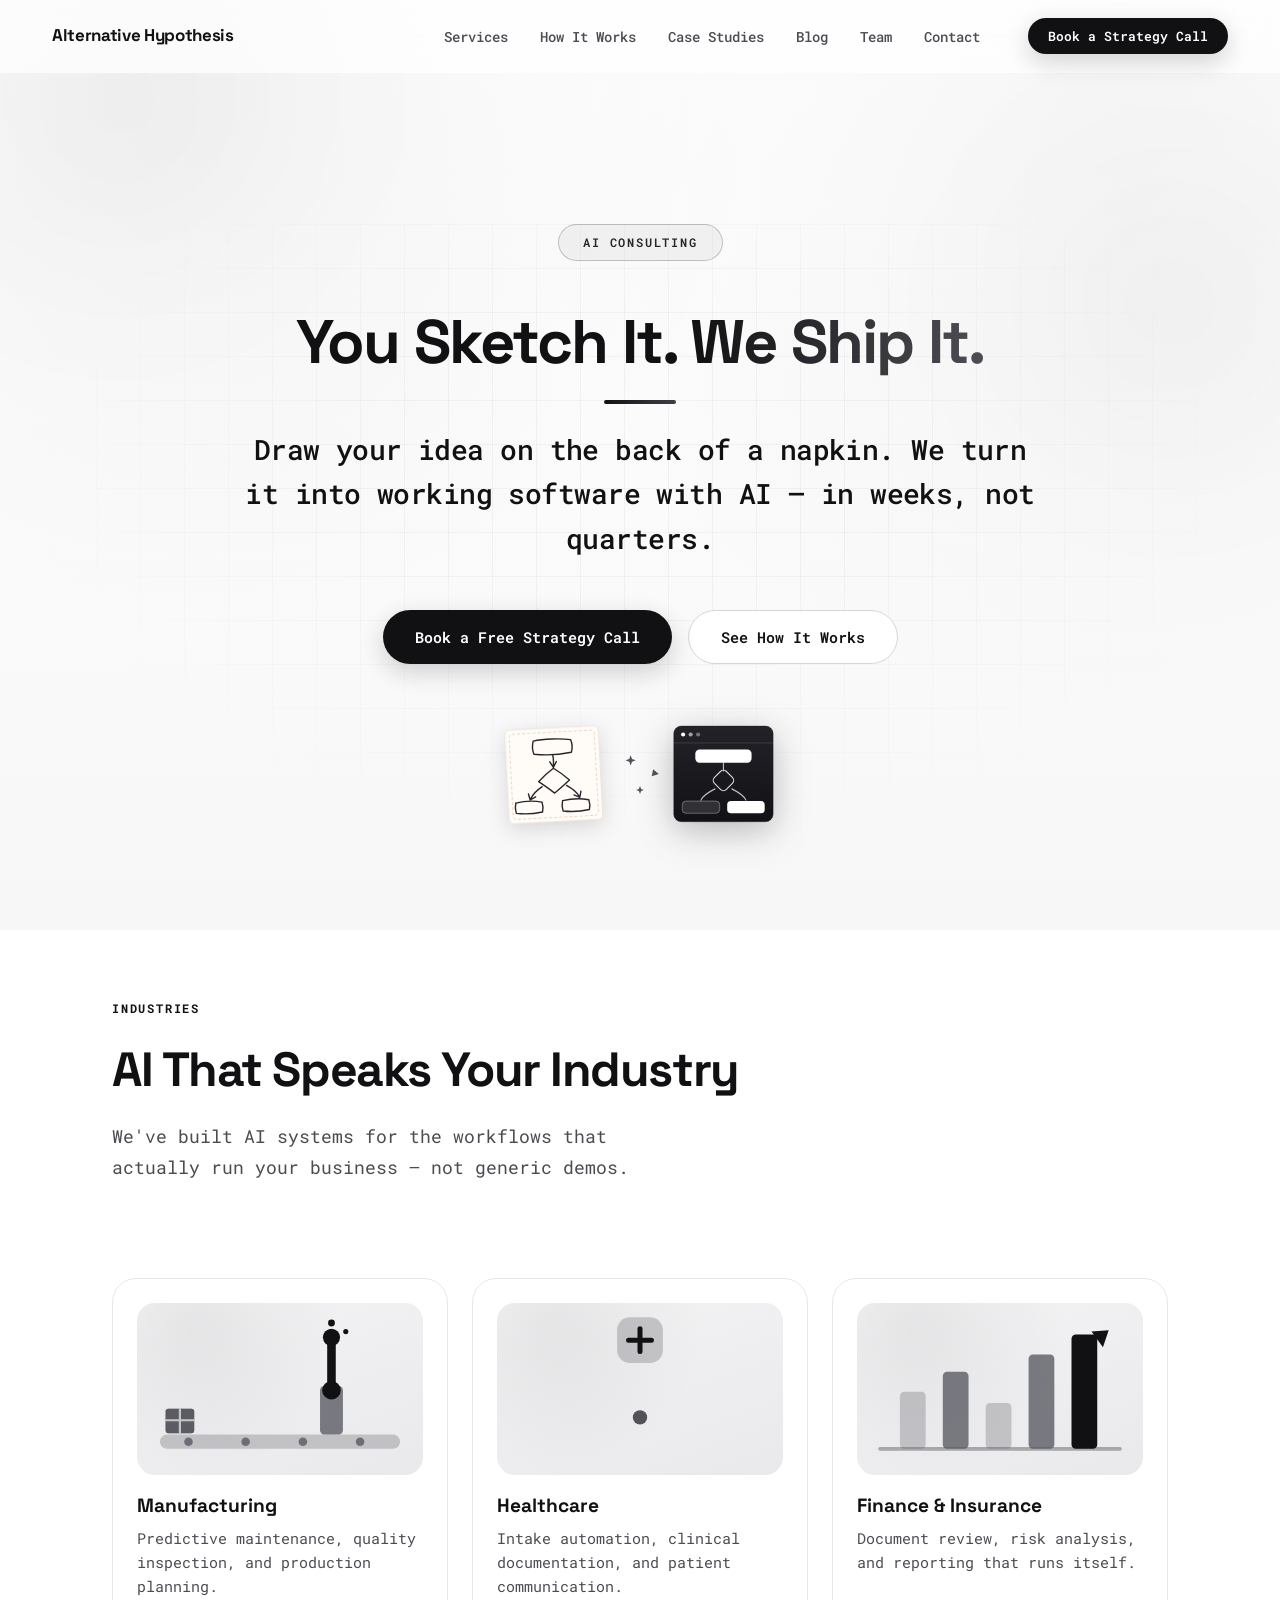
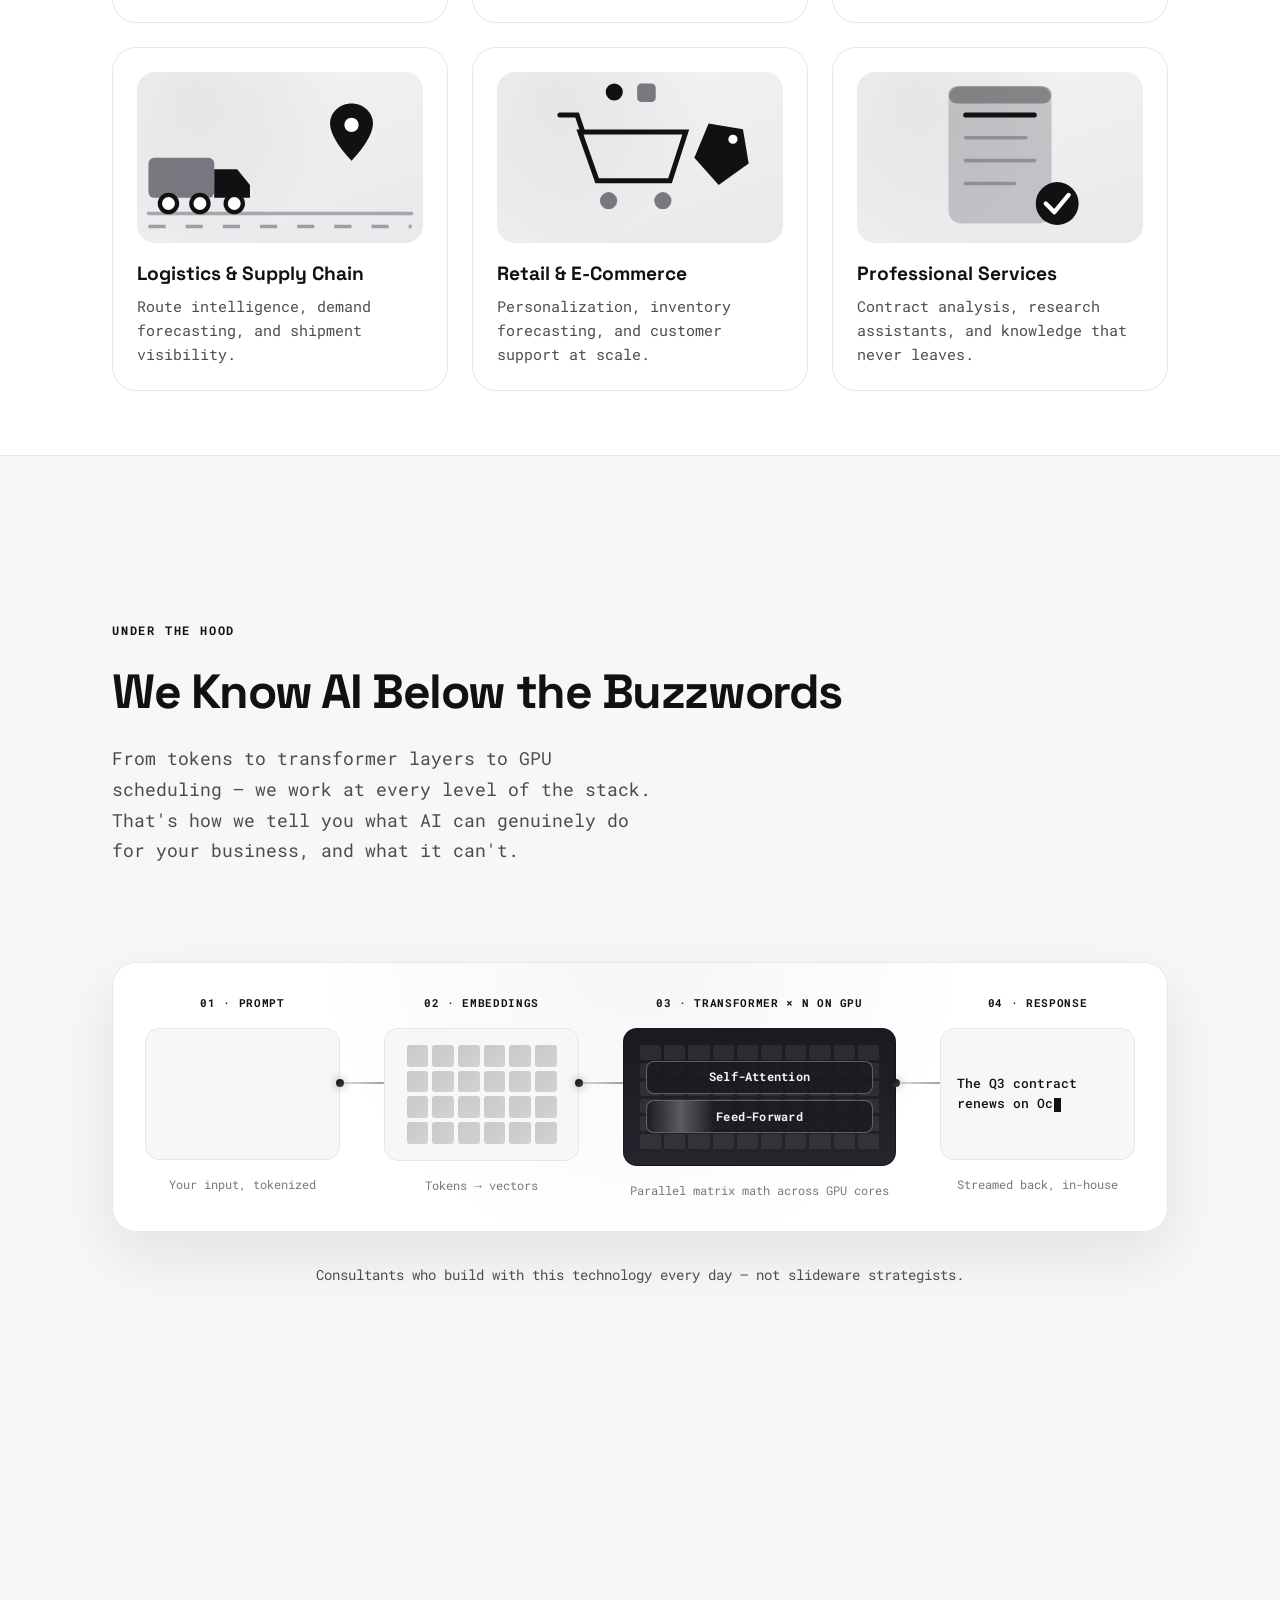
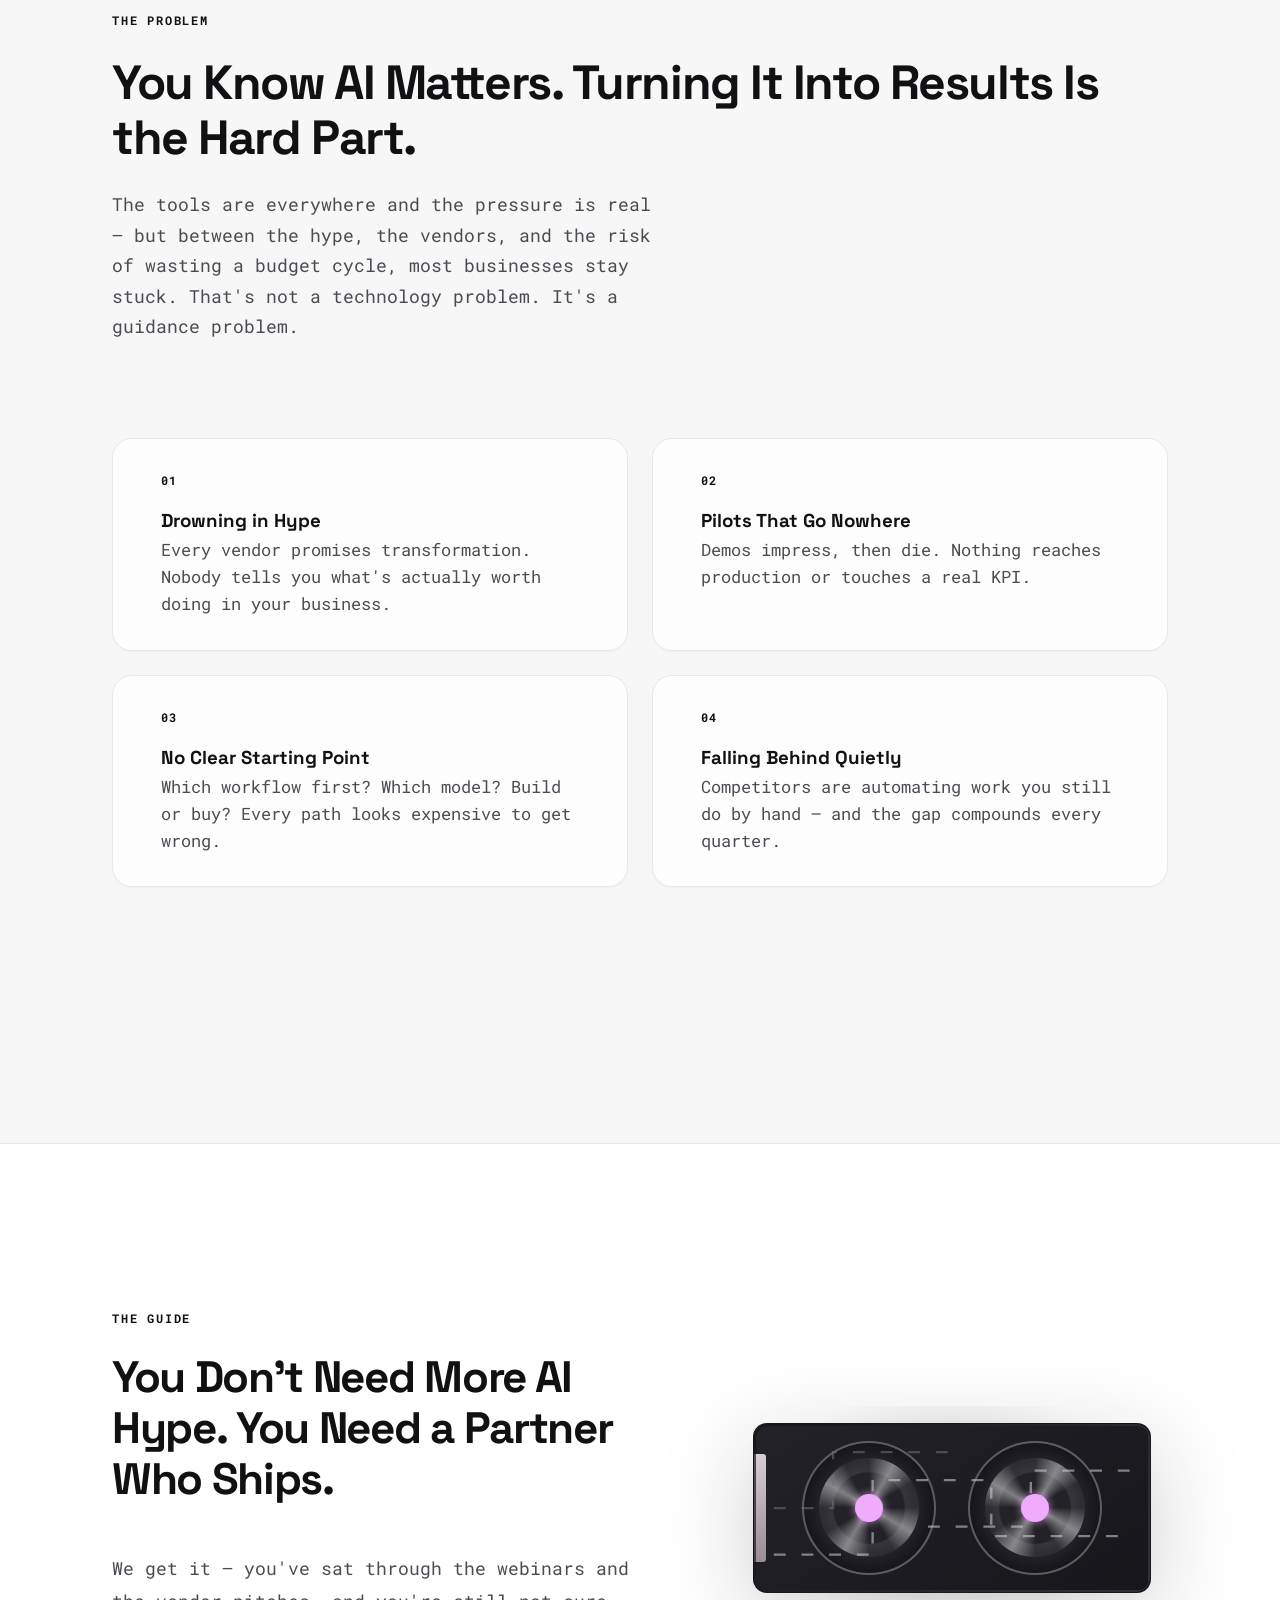
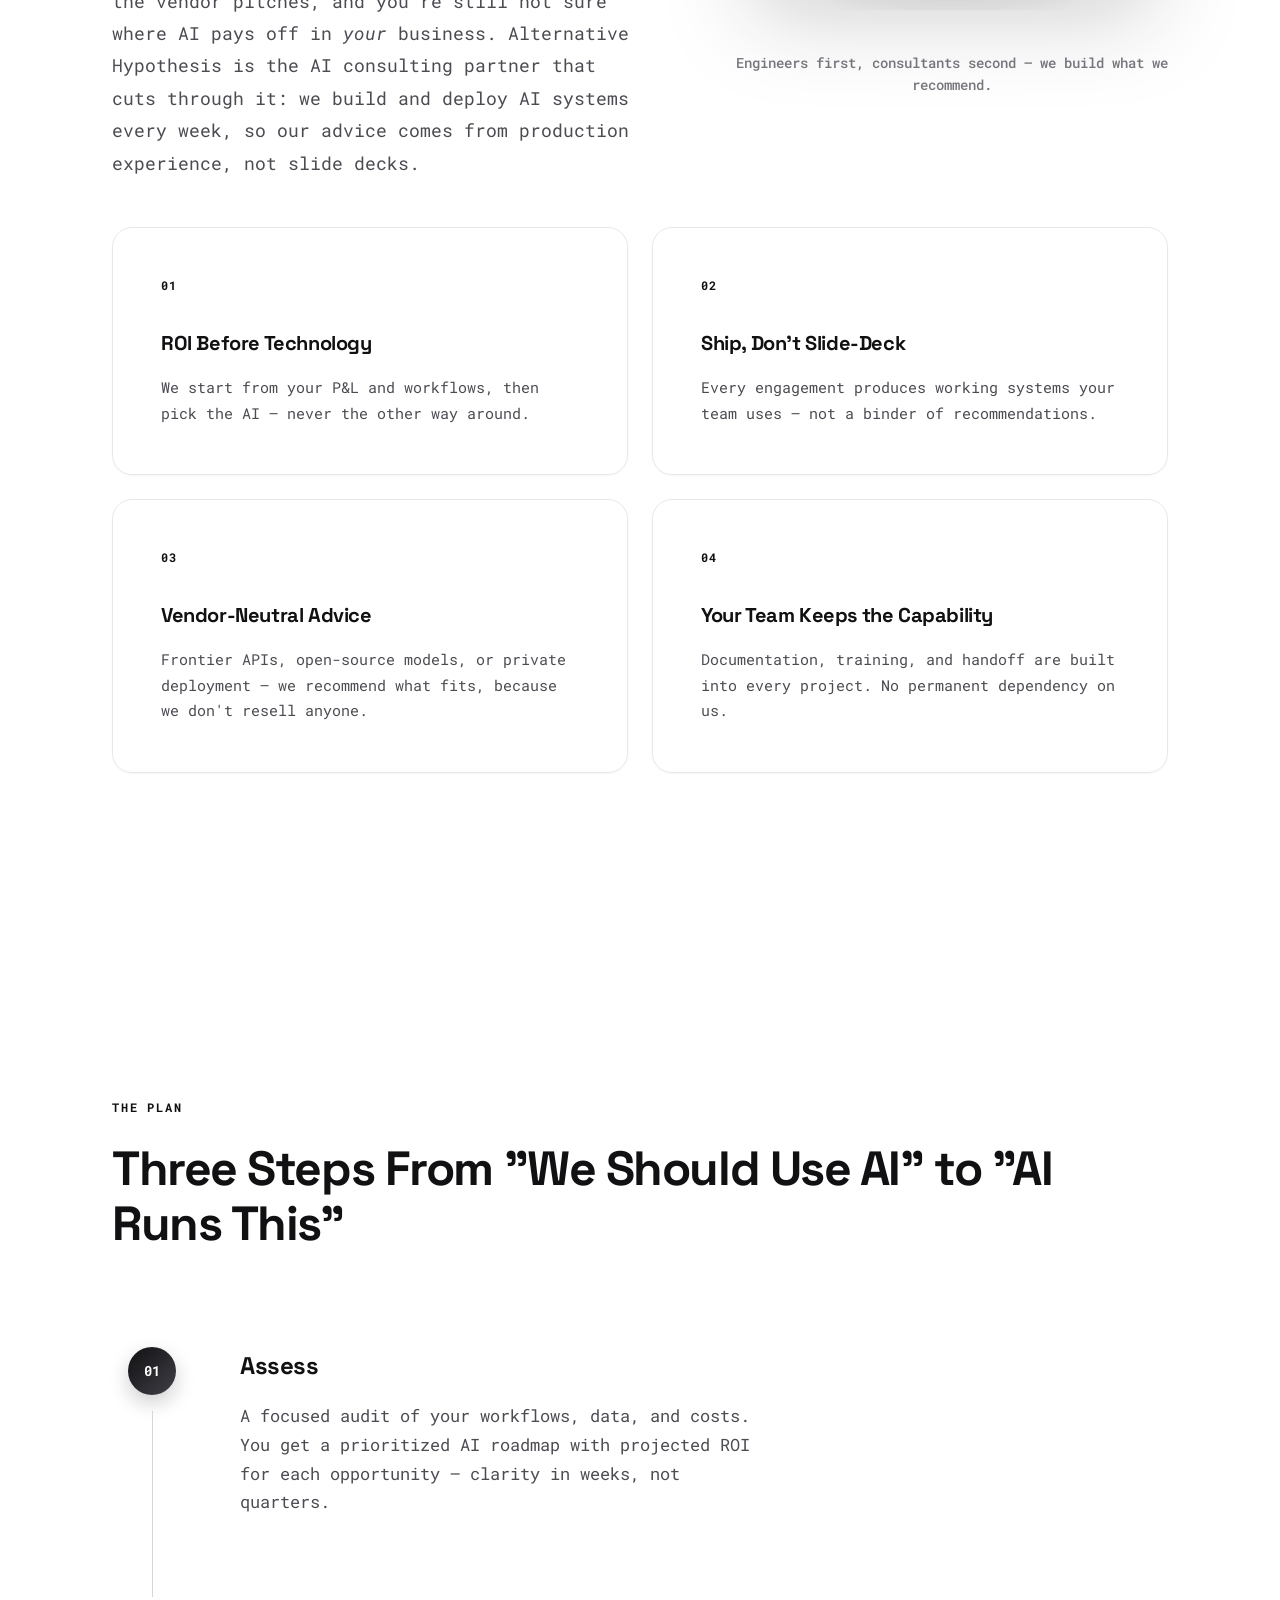
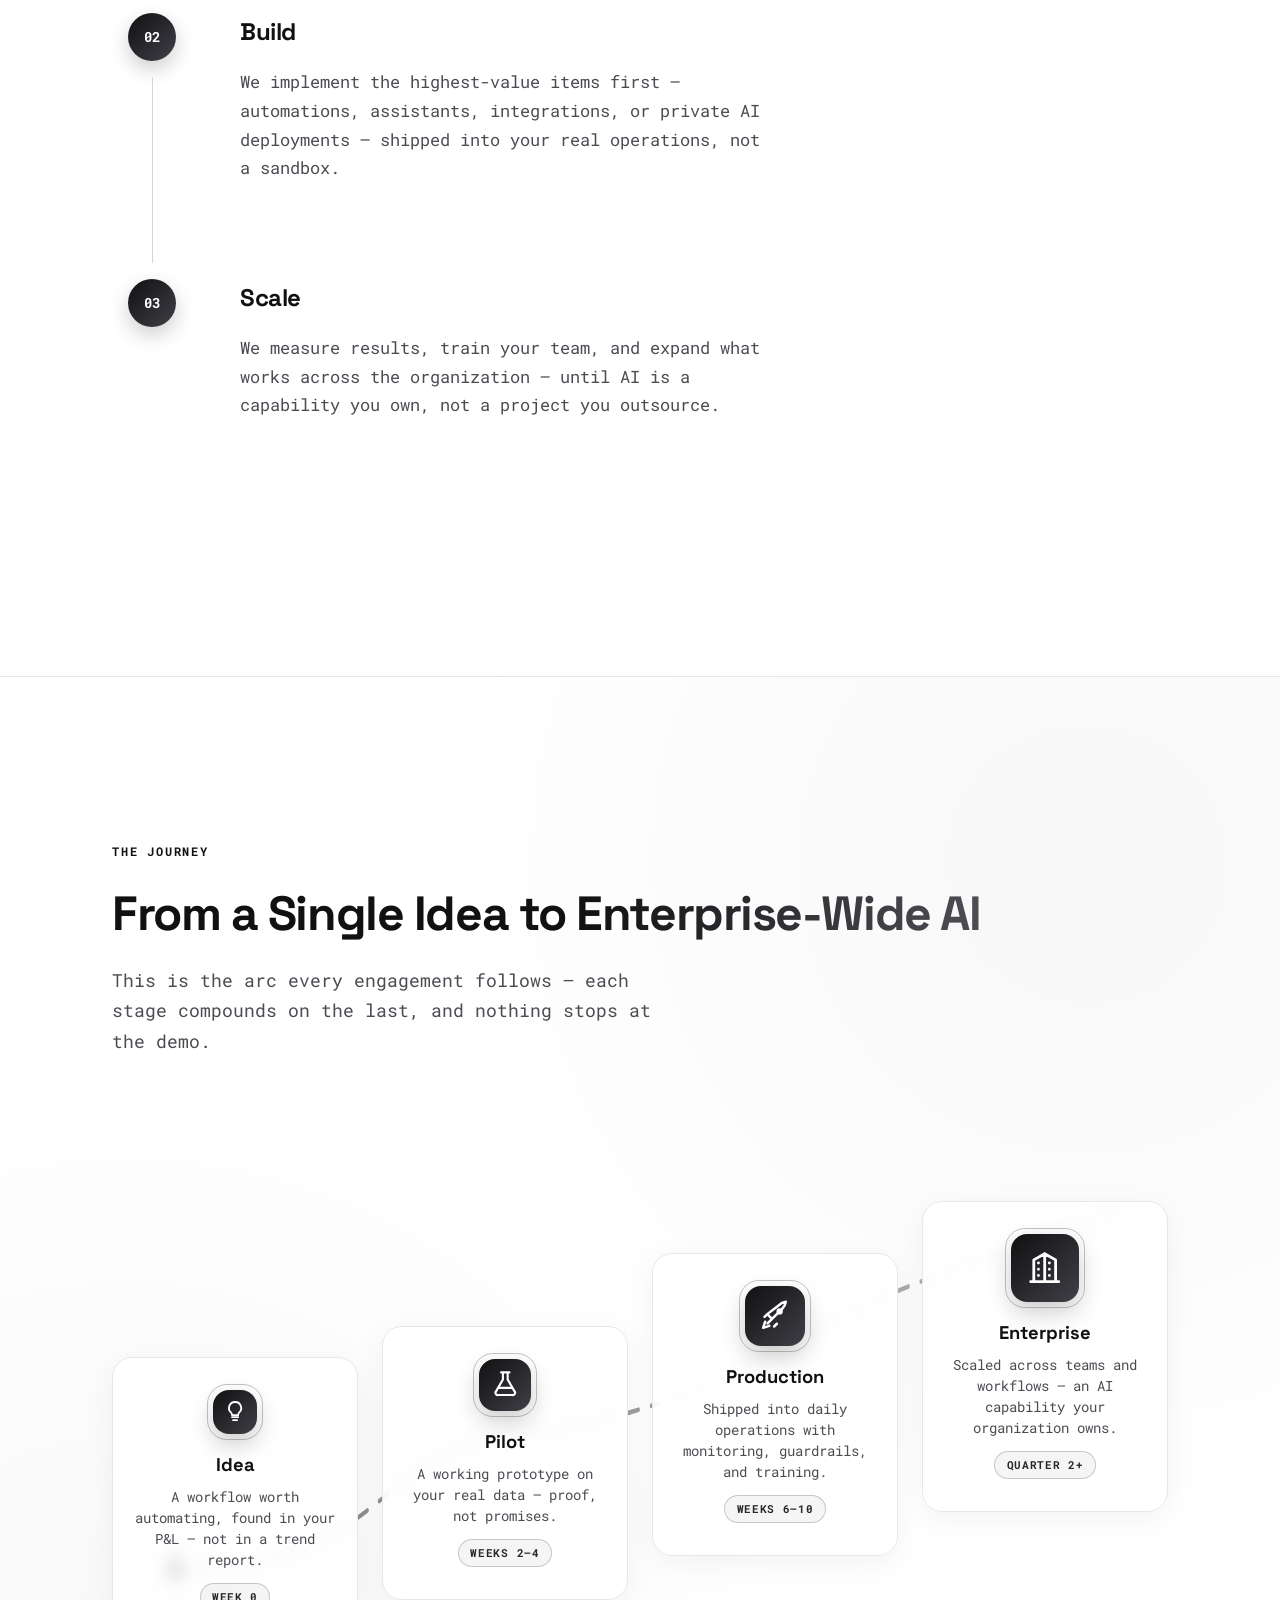
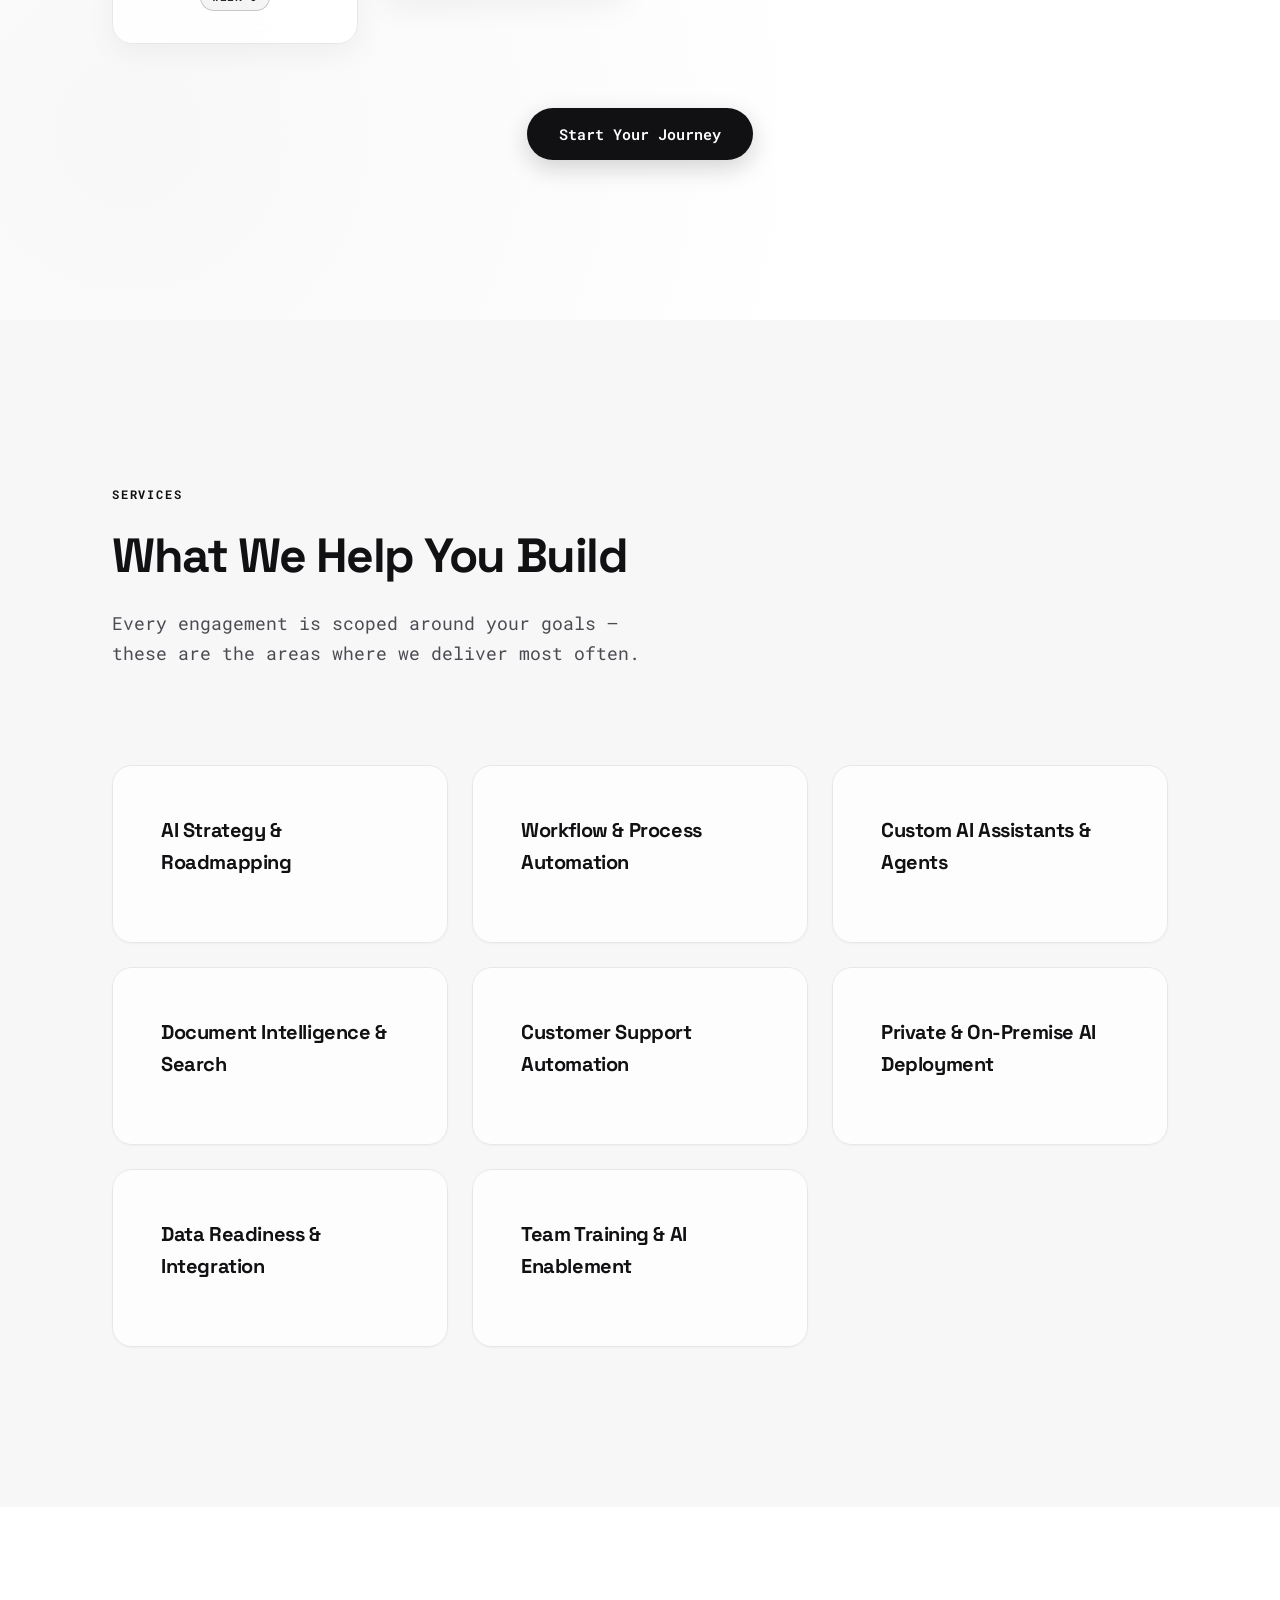
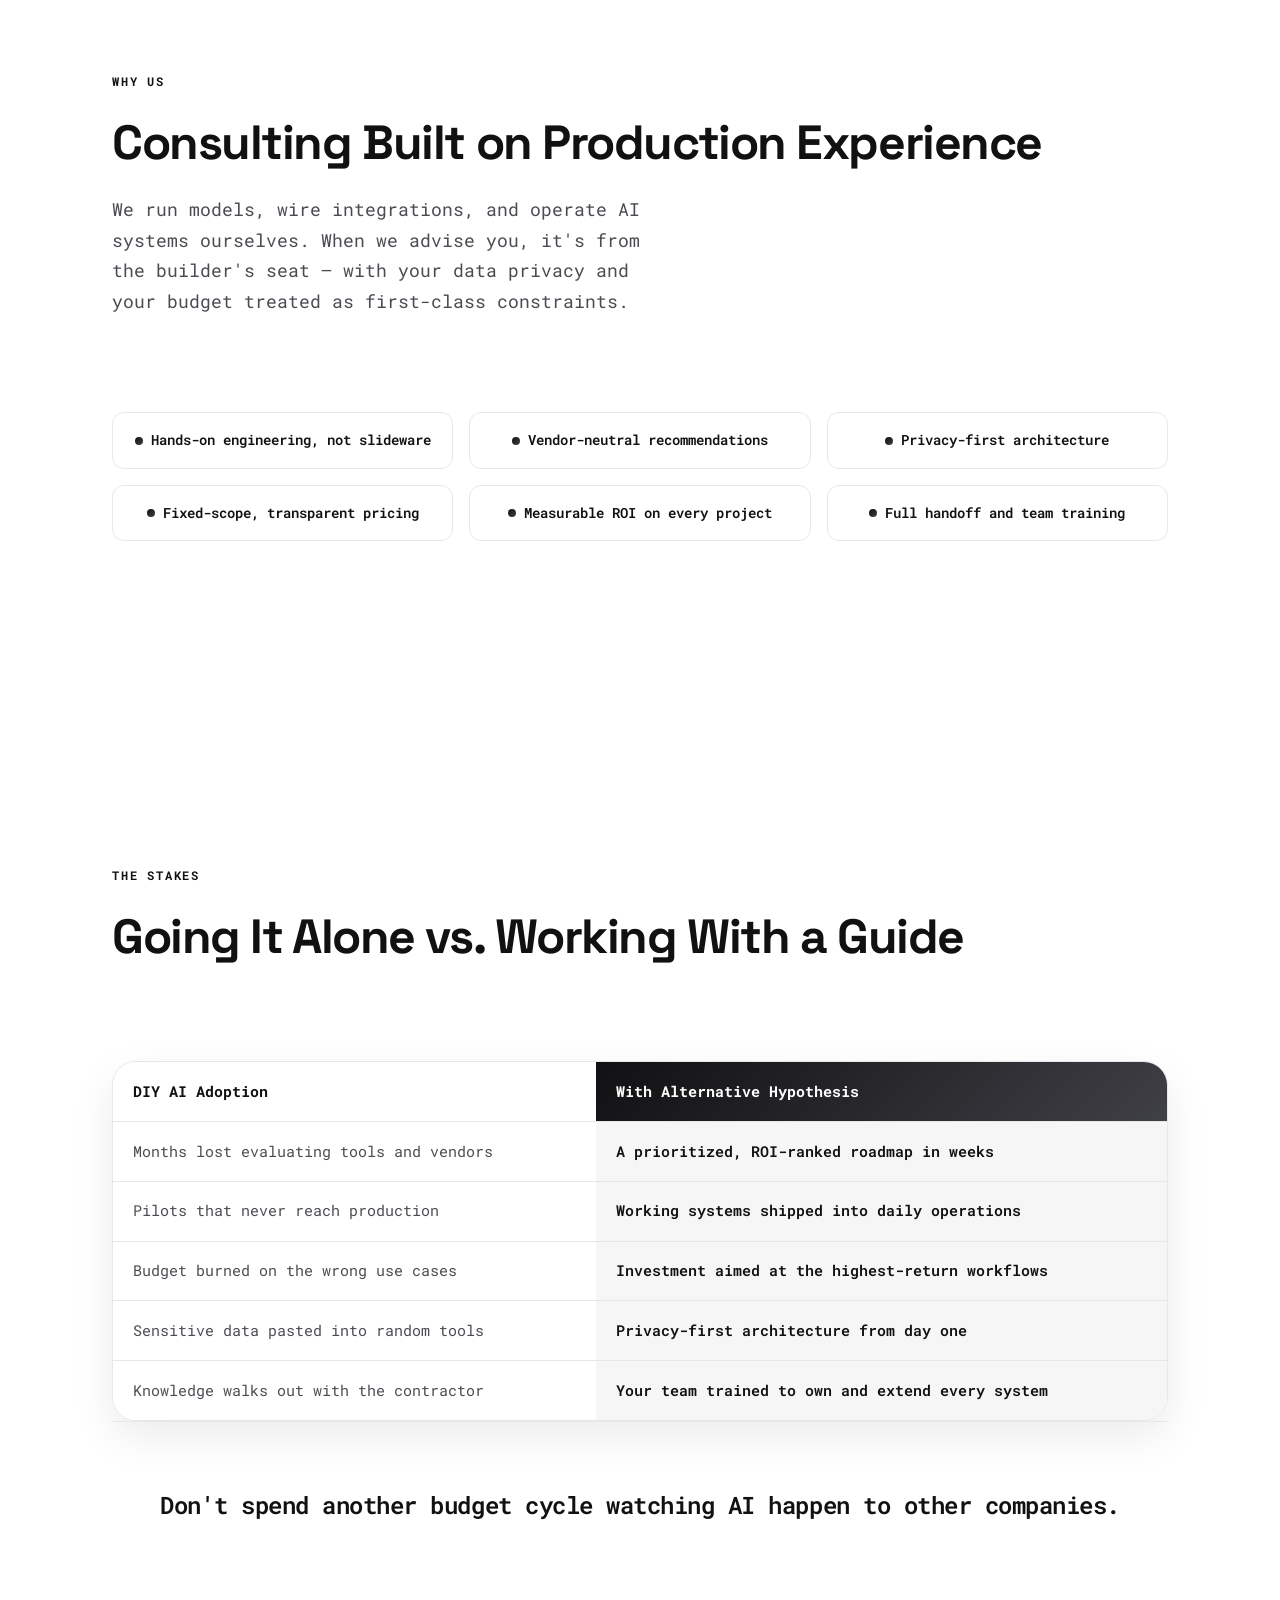
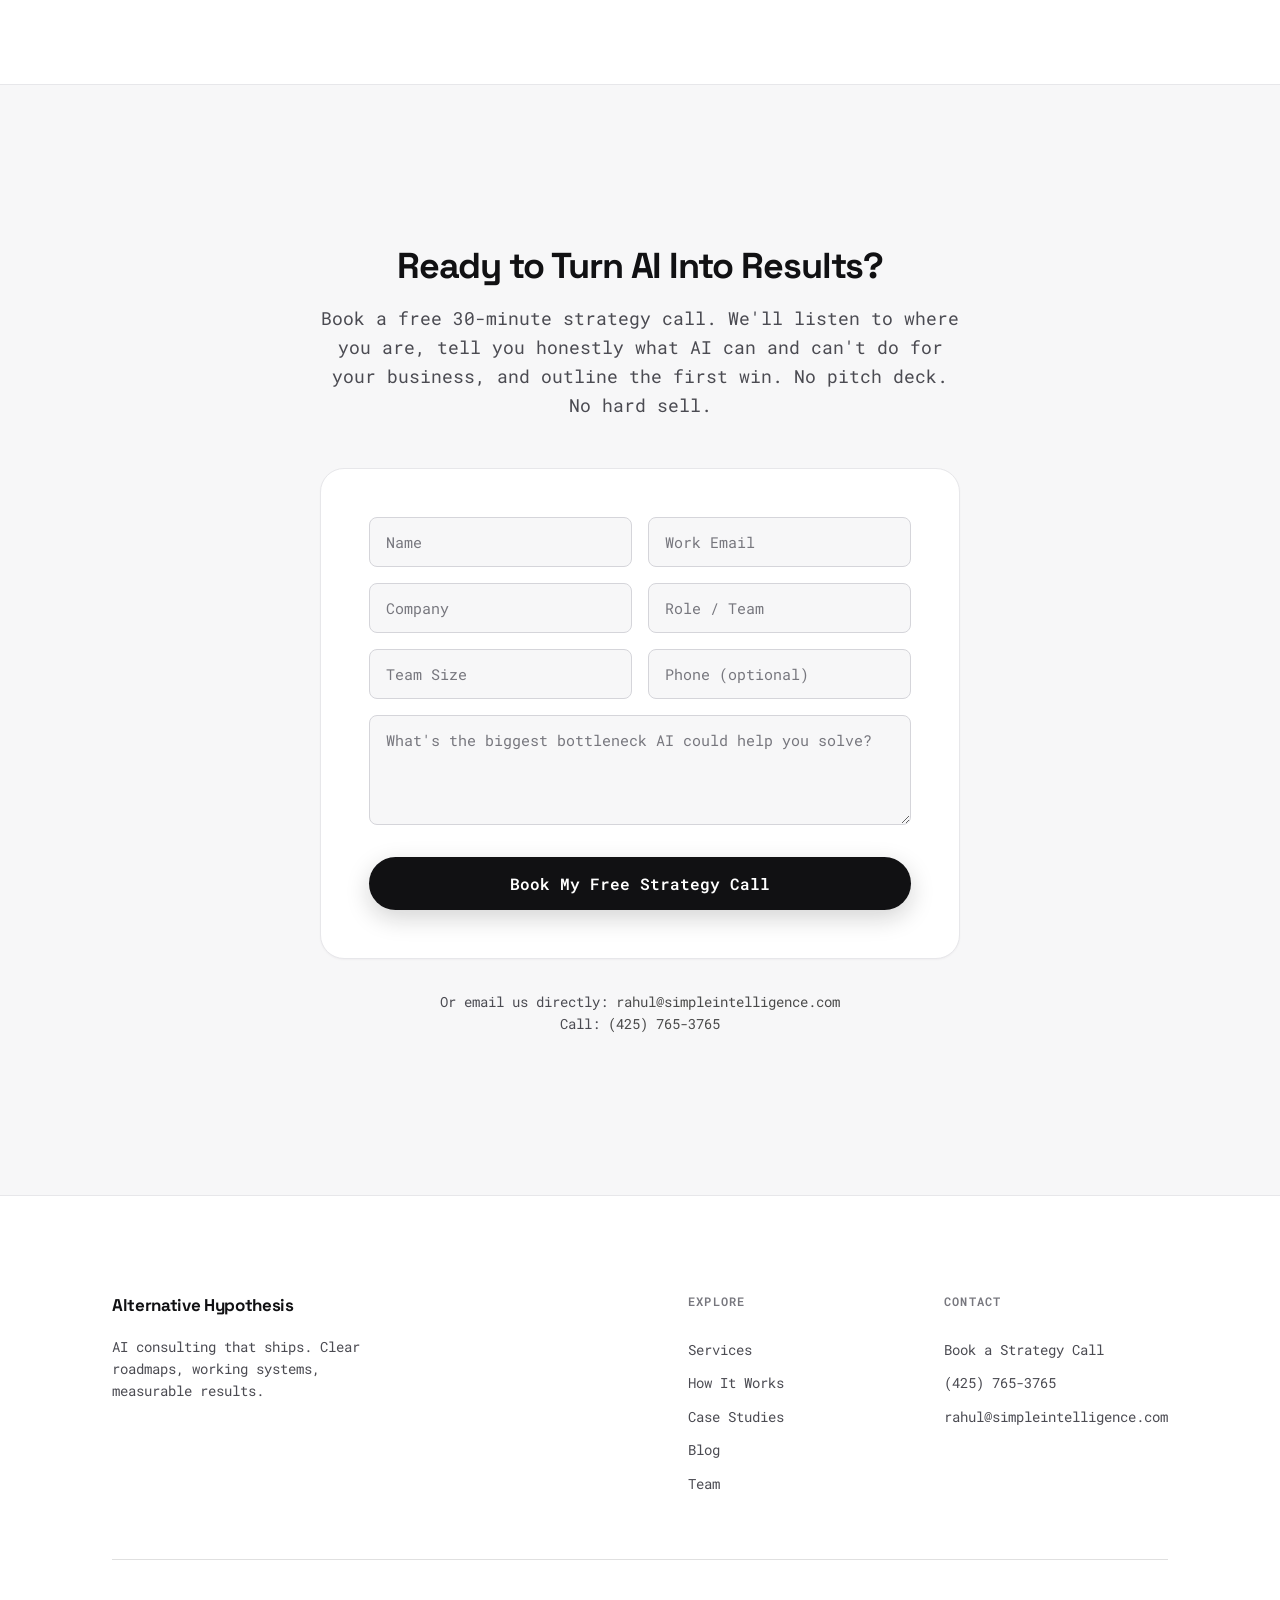
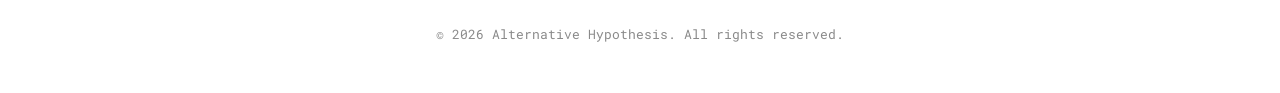
==== commit 612e1d60: "Flip to plain white theme with black foreground, keeping monochrome accents. Co-authored-by: Cursor " ====
--- a/index.html
+++ b/index.html
@@ -60,8 +60,8 @@
                     <svg viewBox="0 0 640 260" fill="none" xmlns="http://www.w3.org/2000/svg">
                         <defs>
                             <linearGradient id="skGrad" x1="0%" y1="0%" x2="100%" y2="0%">
-                                <stop offset="0%" stop-color="#ffffff"/>
-                                <stop offset="100%" stop-color="#a1a1aa"/>
+                                <stop offset="0%" stop-color="#111113"/>
+                                <stop offset="100%" stop-color="#52525b"/>
                             </linearGradient>
                             <linearGradient id="skDark" x1="0%" y1="0%" x2="0%" y2="100%">
                                 <stop offset="0%" stop-color="#232228"/>
@@ -465,7 +465,7 @@
                 <svg class="journey-path" viewBox="0 0 1000 260" preserveAspectRatio="none">
                     <defs>
                         <linearGradient id="journeyGrad" x1="0%" y1="100%" x2="100%" y2="0%">
-                            <stop offset="0%" stop-color="#ffffff" />
+                            <stop offset="0%" stop-color="#111113" />
                             <stop offset="100%" stop-color="#71717a" />
                         </linearGradient>
                     </defs>
--- a/styles.css
+++ b/styles.css
@@ -3850,493 +3850,340 @@
 }
 
 /* ==========================================================================
-   Dark Theme — Black
+   Monochrome Light — plain white, black foreground
    ========================================================================== */
 
 .enterprise-site {
-    --ent-bg: #0a090c;
-    --ent-bg-soft: #100e13;
-    --ent-bg-tint: #1a1420;
-    --ent-ink: #f5f2f7;
-    --ent-ink-soft: #b9aec2;
-    --ent-ink-mute: #857a90;
-    --ent-line: #241f2b;
-    --ent-line-strong: #362e40;
+    --ent-bg: #ffffff;
+    --ent-bg-soft: #f7f7f8;
+    --ent-bg-tint: #f0f0f2;
+    --ent-ink: #111113;
+    --ent-ink-soft: #4b4b52;
+    --ent-ink-mute: #77777e;
+    --ent-line: #e7e7ea;
+    --ent-line-strong: #d5d5da;
+    --ent-brand: #111113;
+    --ent-brand-2: #52525b;
+    --ent-grad: linear-gradient(135deg, #111113 0%, #3f3f46 100%);
 
     background: var(--ent-bg);
     color: var(--ent-ink);
 }
 
 .enterprise-site ::selection {
-    background: var(--ent-brand);
+    background: #111113;
     color: #ffffff;
 }
 
-/* ---- Navigation ---- */
-.enterprise-site .nav {
-    background: rgba(10, 9, 12, 0.78);
-    backdrop-filter: blur(18px) saturate(1.4);
-    -webkit-backdrop-filter: blur(18px) saturate(1.4);
-}
-
-.enterprise-site .nav.scrolled {
-    border-bottom-color: var(--ent-line);
-    box-shadow: 0 6px 24px rgba(0, 0, 0, 0.5);
-}
-
-.enterprise-site .mobile-nav {
-    background: rgba(10, 9, 12, 0.98) !important;
-}
-
-.enterprise-site .mobile-menu-btn span {
-    background: var(--ent-ink);
-}
-
-/* ---- Buttons ---- */
+/* Gradient text becomes a black-to-gray shimmer */
+.enterprise-site .grad-text {
+    background: linear-gradient(90deg, #111113, #6b6b74, #111113);
+    background-size: 300% 100%;
+    -webkit-background-clip: text;
+    background-clip: text;
+}
+
+.enterprise-site .logo {
+    background: none;
+    -webkit-text-fill-color: currentColor;
+    color: #111113;
+}
+
+/* ---- Black buttons, white text ---- */
+.enterprise-site .nav-cta,
+.enterprise-site .btn-primary,
+.enterprise-site .sticky-cta {
+    background: #111113;
+    color: #ffffff;
+    box-shadow: 0 8px 24px rgba(17, 17, 19, 0.18);
+}
+
+.enterprise-site .nav-cta:hover,
+.enterprise-site .btn-primary:hover,
+.enterprise-site .sticky-cta:hover {
+    background: #26262b;
+    color: #ffffff;
+    box-shadow: 0 12px 32px rgba(17, 17, 19, 0.28);
+}
+
+.enterprise-site .btn-primary::after {
+    background: linear-gradient(100deg, transparent, rgba(255, 255, 255, 0.25), transparent);
+}
+
+.enterprise-site .mobile-nav .mobile-cta {
+    background: #111113 !important;
+    color: #ffffff !important;
+}
+
 .enterprise-site .btn-ghost {
-    background: var(--ent-bg-soft);
+    background: #ffffff;
     color: var(--ent-ink);
     border-color: var(--ent-line-strong);
 }
 
 .enterprise-site .btn-ghost:hover {
-    background: var(--ent-bg-tint);
-    border-color: var(--ent-brand);
-    color: #ffffff;
-}
-
-/* ---- Heroes ---- */
+    background: var(--ent-bg-soft);
+    border-color: #111113;
+    color: #111113;
+}
+
+/* ---- Heroes: plain white with faint gray depth ---- */
 .enterprise-site .enterprise-hero,
 .enterprise-site .page-hero {
     background:
-        radial-gradient(circle at 15% 5%, rgba(217, 70, 239, 0.16) 0%, transparent 42%),
-        radial-gradient(circle at 88% 12%, rgba(249, 115, 22, 0.14) 0%, transparent 45%),
-        linear-gradient(180deg, #0a090c 0%, #120d15 100%);
-}
-
-.enterprise-site .enterprise-hero::before {
-    background: radial-gradient(circle, rgba(217, 70, 239, 0.16), transparent 65%);
-}
-
+        radial-gradient(circle at 15% 5%, rgba(17, 17, 19, 0.045) 0%, transparent 42%),
+        radial-gradient(circle at 88% 12%, rgba(17, 17, 19, 0.035) 0%, transparent 45%),
+        linear-gradient(180deg, #ffffff 0%, #f7f7f8 100%);
+}
+
+.enterprise-site .enterprise-hero::before,
 .enterprise-site .enterprise-hero::after {
-    background: radial-gradient(circle, rgba(249, 115, 22, 0.14), transparent 65%);
-}
-
-.enterprise-site .hero-counter {
-    color: var(--ent-ink-soft);
-}
-
-/* ---- Cards (glass on black) ---- */
-.enterprise-site .problem-card,
-.enterprise-site .service-card,
-.enterprise-site .different-card,
-.enterprise-site .cta-form {
-    background: rgba(255, 255, 255, 0.035);
-    border-color: var(--ent-line);
-    box-shadow: 0 1px 2px rgba(0, 0, 0, 0.4);
+    background: radial-gradient(circle, rgba(17, 17, 19, 0.05), transparent 65%);
+}
+
+.enterprise-site .enterprise-hero .hero-layout::before {
+    background-image:
+        linear-gradient(rgba(17, 17, 19, 0.04) 1px, transparent 1px),
+        linear-gradient(90deg, rgba(17, 17, 19, 0.04) 1px, transparent 1px);
+}
+
+.enterprise-site .hero-badge {
+    color: #26262b;
+    border-color: rgba(17, 17, 19, 0.22);
+    background: rgba(17, 17, 19, 0.04);
+}
+
+.enterprise-site .journey {
+    background:
+        radial-gradient(circle at 85% 15%, rgba(17, 17, 19, 0.03) 0%, transparent 45%),
+        radial-gradient(circle at 10% 85%, rgba(17, 17, 19, 0.03) 0%, transparent 45%),
+        var(--ent-bg);
+}
+
+/* ---- Neutral hover borders and shadows ---- */
+.enterprise-site .problem-card:hover,
+.enterprise-site .service-card:hover,
+.enterprise-site .different-card:hover,
+.enterprise-site .security-badge:hover,
+.enterprise-site .journey-stage:hover,
+.enterprise-site .industry-card:hover {
+    border-color: rgba(17, 17, 19, 0.3);
 }
 
 .enterprise-site .problem-card:hover,
 .enterprise-site .service-card:hover,
 .enterprise-site .different-card:hover {
-    border-color: rgba(217, 70, 239, 0.45);
-    box-shadow: 0 16px 40px rgba(0, 0, 0, 0.5);
-}
-
-.enterprise-site .security-badge {
-    background: rgba(255, 255, 255, 0.035);
-    border-color: var(--ent-line);
-    color: var(--ent-ink);
-}
-
-.enterprise-site .security-badge:hover {
-    border-color: rgba(217, 70, 239, 0.45);
-    box-shadow: 0 10px 26px rgba(0, 0, 0, 0.45);
-}
-
-.enterprise-site .industry-card {
-    background: rgba(255, 255, 255, 0.035);
-    border-color: var(--ent-line);
-}
-
-.enterprise-site .industry-card:hover {
-    box-shadow: 0 24px 56px rgba(0, 0, 0, 0.55);
+    box-shadow: 0 16px 40px rgba(17, 17, 19, 0.1);
+}
+
+.enterprise-site .comparison-table td:last-child {
+    background: rgba(17, 17, 19, 0.035);
+}
+
+.enterprise-site .comparison-wrap {
+    box-shadow: 0 16px 44px rgba(17, 17, 19, 0.08);
+}
+
+.enterprise-site .step-num {
+    box-shadow: 0 8px 20px rgba(17, 17, 19, 0.2);
+}
+
+/* ---- Chips and tags ---- */
+.enterprise-site .tag,
+.enterprise-site .journey-metric,
+.enterprise-site .post-tag {
+    color: #26262b;
+    border-color: rgba(17, 17, 19, 0.2);
+    background: rgba(17, 17, 19, 0.04);
+}
+
+/* ---- Journey path ---- */
+.enterprise-site .journey-runner {
+    fill: #111113;
+    filter: drop-shadow(0 0 6px rgba(17, 17, 19, 0.5));
+}
+
+.enterprise-site .journey-node {
+    box-shadow: 0 10px 24px rgba(17, 17, 19, 0.22);
+}
+
+.enterprise-site .journey-node::after {
+    border-color: rgba(17, 17, 19, 0.25);
+}
+
+.enterprise-site .journey-stage {
+    box-shadow: 0 8px 30px rgba(17, 17, 19, 0.05);
+}
+
+/* ---- Engine diagram ---- */
+.enterprise-site .engine-diagram {
+    background:
+        radial-gradient(circle at 50% -10%, rgba(17, 17, 19, 0.04) 0%, transparent 55%),
+        #ffffff;
+    box-shadow: 0 24px 60px rgba(17, 17, 19, 0.09);
+}
+
+.enterprise-site .engine-connector {
+    background: linear-gradient(90deg, rgba(17, 17, 19, 0.12), rgba(17, 17, 19, 0.4));
+}
+
+.enterprise-site .engine-connector .packet {
+    box-shadow: 0 0 10px rgba(17, 17, 19, 0.4);
+}
+
+.enterprise-site .engine-stage-gpu .stage-body {
+    background: linear-gradient(180deg, #1b1a20 0%, #26242c 100%);
+    border-color: rgba(17, 17, 19, 0.5);
+}
+
+.enterprise-site .gpu-core {
+    background: #ffffff;
+}
+
+.enterprise-site .tf-layer {
+    background: rgba(24, 23, 28, 0.72);
+    border-color: rgba(255, 255, 255, 0.3);
+}
+
+.enterprise-site .tf-name {
+    color: #f4f4f5;
+}
+
+.enterprise-site .attention-svg line {
+    stroke: #d4d4d8;
+}
+
+.enterprise-site .tf-flow {
+    background: linear-gradient(90deg, transparent, rgba(255, 255, 255, 0.28), transparent);
+}
+
+/* ---- Solution GPU card figure: dark hardware on white page ---- */
+.enterprise-site .gpu-card-anim {
+    filter: drop-shadow(0 22px 44px rgba(17, 17, 19, 0.2));
+}
+
+.enterprise-site .gpu-card-body {
+    background: linear-gradient(145deg, #232228 0%, #17161b 100%);
+    border-color: rgba(17, 17, 19, 0.4);
+}
+
+.enterprise-site .gpu-fan {
+    background: radial-gradient(circle, #17161b 38%, #2b2a31 40%, #17161b 70%);
+    border-color: rgba(255, 255, 255, 0.3);
+}
+
+.enterprise-site .gpu-fan-blades {
+    background: conic-gradient(from 0deg,
+        rgba(255, 255, 255, 0.05) 0deg, rgba(255, 255, 255, 0.45) 30deg, rgba(255, 255, 255, 0.05) 60deg,
+        rgba(255, 255, 255, 0.05) 90deg, rgba(255, 255, 255, 0.45) 120deg, rgba(255, 255, 255, 0.05) 150deg,
+        rgba(255, 255, 255, 0.05) 180deg, rgba(255, 255, 255, 0.45) 210deg, rgba(255, 255, 255, 0.05) 240deg,
+        rgba(255, 255, 255, 0.05) 270deg, rgba(255, 255, 255, 0.45) 300deg, rgba(255, 255, 255, 0.05) 330deg);
+}
+
+.enterprise-site .gpu-fan-blades::after {
+    background: #e4e4e7;
+    box-shadow: 0 0 8px rgba(255, 255, 255, 0.7);
+}
+
+.enterprise-site .gpu-trace path {
+    stroke: #d4d4d8;
+}
+
+.enterprise-site .gpu-trace path:nth-child(2) {
+    stroke: #71717a;
+}
+
+.enterprise-site .gpu-card-glow {
+    background: radial-gradient(circle at 50% 50%, rgba(17, 17, 19, 0.1), transparent 70%);
+}
+
+/* ---- Sketch scene (hero): dark app window on white page ---- */
+.enterprise-site .sk-app-frame {
+    stroke: rgba(17, 17, 19, 0.45);
+    filter: drop-shadow(0 18px 36px rgba(17, 17, 19, 0.28));
+}
+
+.enterprise-site .sk-app-divider {
+    stroke: rgba(255, 255, 255, 0.18);
+}
+
+.enterprise-site .sk-wire {
+    stroke: rgba(228, 228, 231, 0.8);
+}
+
+.enterprise-site .sk-glass {
+    fill: rgba(255, 255, 255, 0.12);
+    stroke: rgba(255, 255, 255, 0.45);
+}
+
+.enterprise-site .sk-dot.dot1 { fill: #ffffff; }
+.enterprise-site .sk-dot.dot2 { fill: #a1a1aa; }
+.enterprise-site .sk-dot.dot3 { fill: #71717a; }
+
+/* Filled UI blocks inside the dark app window stay white */
+.enterprise-site .sk-ui.u1,
+.enterprise-site .sk-ui.u7 {
+    fill: #ffffff;
+}
+
+.enterprise-site .sk-note-paper {
+    filter: drop-shadow(0 12px 20px rgba(17, 17, 19, 0.14));
+}
+
+.enterprise-site .sk-doodle {
+    stroke: #26262b;
+}
+
+/* ---- Industry scenes: monochrome on light gray ---- */
+.enterprise-site .ind-manufacturing,
+.enterprise-site .ind-healthcare,
+.enterprise-site .ind-finance,
+.enterprise-site .ind-logistics,
+.enterprise-site .ind-retail,
+.enterprise-site .ind-services {
+    --ind-hue-1: #52525b;
+    --ind-hue-2: #111113;
+    --ind-soft: rgba(17, 17, 19, 0.06);
 }
 
 .enterprise-site .industry-scene {
     background:
         radial-gradient(circle at 20% 15%, var(--ind-soft) 0%, transparent 55%),
-        linear-gradient(160deg, color-mix(in srgb, var(--ind-hue-1) 20%, #16121a) 0%, color-mix(in srgb, var(--ind-hue-2) 24%, #16121a) 100%);
-}
-
-.enterprise-site .industry-scene .scene-fill-dark { fill: #16121a; }
-
-.enterprise-site .journey-stage {
-    background: rgba(20, 17, 24, 0.85);
-    border-color: var(--ent-line);
-    box-shadow: 0 8px 30px rgba(0, 0, 0, 0.4);
-}
-
-.enterprise-site .journey-stage:hover {
-    border-color: rgba(217, 70, 239, 0.45);
-    box-shadow: 0 20px 48px rgba(0, 0, 0, 0.55);
-}
-
-/* ---- Engine diagram ---- */
-.enterprise-site .engine-diagram {
-    background:
-        radial-gradient(circle at 50% -10%, rgba(217, 70, 239, 0.1) 0%, transparent 55%),
-        #121016;
-    box-shadow: 0 24px 60px rgba(0, 0, 0, 0.55);
-}
-
-.enterprise-site .token-stream .token {
-    background: var(--ent-bg-tint);
-    border-color: var(--ent-line-strong);
-}
-
-/* ---- Comparison table ---- */
-.enterprise-site .comparison-wrap {
-    box-shadow: 0 16px 44px rgba(0, 0, 0, 0.5);
-}
-
-.enterprise-site .comparison-table {
-    background: #121016;
-}
-
-.enterprise-site .comparison-table td:last-child {
-    background: rgba(217, 70, 239, 0.07);
-}
-
-/* ---- Forms ---- */
-.enterprise-site .form-group input,
-.enterprise-site .form-group textarea {
-    background: var(--ent-bg-tint);
-    border-color: var(--ent-line-strong);
-    color: var(--ent-ink);
-}
-
-/* ---- Sketch scene: keep the napkin paper, dim its shadow ---- */
-.enterprise-site .sk-note-paper {
-    filter: drop-shadow(0 12px 20px rgba(0, 0, 0, 0.5));
-}
-
-/* ---- GPU figure caption ---- */
-.enterprise-site .gpu-card-figure figcaption,
-.enterprise-site .engine-foot {
-    color: var(--ent-ink-mute);
-}
-
-/* ---- Subpage cards ---- */
+        linear-gradient(160deg, #f4f4f5 0%, #e9e9ec 100%);
+}
+
+.enterprise-site .industry-scene .scene-fill-dark { fill: #ffffff; }
+.enterprise-site .industry-scene .scene-line-dark { stroke: rgba(255, 255, 255, 0.6); }
+.enterprise-site .industry-scene .scene-check-mark { stroke: #ffffff; }
+
+/* ---- Metric numbers: solid black ---- */
+.enterprise-site .metric-value,
+.enterprise-site .stat-value {
+    background: none;
+    -webkit-text-fill-color: currentColor;
+    color: #111113;
+}
+
+/* ---- Subpage neutrals ---- */
 .enterprise-site .case-study,
 .enterprise-site .blog-post,
 .enterprise-site .team-card,
 .enterprise-site .exp-item,
 .enterprise-site .hire-step,
 .enterprise-site .cred-card,
-.enterprise-site .stat {
-    background: rgba(255, 255, 255, 0.035);
-    border-color: var(--ent-line);
-}
-
+.enterprise-site .stat,
 .enterprise-site .case-featured {
-    background: rgba(255, 255, 255, 0.05);
+    background: #ffffff;
 }
 
 .enterprise-site .case-study:hover {
-    box-shadow: 0 16px 40px rgba(0, 0, 0, 0.5);
+    box-shadow: 0 16px 40px rgba(17, 17, 19, 0.09);
 }
 
 .enterprise-site .case-metrics {
-    background: var(--ent-bg-tint);
-    border-color: var(--ent-line-strong);
-}
-
-.enterprise-site .case-media,
+    background: var(--ent-bg-soft);
+}
+
 .enterprise-site .team-photo {
-    border-color: var(--ent-line-strong);
-}
-
-.enterprise-site .team-photo {
-    box-shadow: 0 12px 32px rgba(0, 0, 0, 0.5);
-}
-
-/* ==========================================================================
-   Monochrome Accents — white on black, no pink/orange
-   ========================================================================== */
-
-.enterprise-site {
-    --ent-brand: #ffffff;
-    --ent-brand-2: #a1a1aa;
-    --ent-grad: linear-gradient(135deg, #ffffff 0%, #d4d4d8 100%);
-}
-
-.enterprise-site ::selection {
-    background: #ffffff;
-    color: #0a090c;
-}
-
-/* Gradient text becomes a soft white shimmer */
-.enterprise-site .grad-text {
-    background: linear-gradient(90deg, #ffffff, #a1a1aa, #ffffff);
-    background-size: 300% 100%;
-    -webkit-background-clip: text;
-    background-clip: text;
-}
-
-.enterprise-site .logo {
-    background: none;
-    -webkit-text-fill-color: currentColor;
-    color: #ffffff;
-}
-
-/* ---- White buttons, black text ---- */
-.enterprise-site .nav-cta,
-.enterprise-site .btn-primary,
-.enterprise-site .sticky-cta {
-    background: #ffffff;
-    color: #0a090c;
-    box-shadow: 0 8px 24px rgba(255, 255, 255, 0.12);
-}
-
-.enterprise-site .nav-cta:hover,
-.enterprise-site .btn-primary:hover,
-.enterprise-site .sticky-cta:hover {
-    background: #f4f4f5;
-    color: #0a090c;
-    box-shadow: 0 12px 32px rgba(255, 255, 255, 0.2);
-}
-
-.enterprise-site .btn-primary::after {
-    background: linear-gradient(100deg, transparent, rgba(0, 0, 0, 0.12), transparent);
-}
-
-.enterprise-site .mobile-nav .mobile-cta {
-    background: #ffffff !important;
-    color: #0a090c !important;
-}
-
-/* ---- Elements that had white text on the pink gradient ---- */
-.enterprise-site .step-num,
-.enterprise-site .journey-node,
-.enterprise-site .hire-num,
-.enterprise-site .comparison-table th:last-child {
-    color: #0a090c;
-}
-
-.enterprise-site .step-num {
-    box-shadow: 0 8px 20px rgba(255, 255, 255, 0.12);
-}
-
-/* ---- Neutral glows, backdrops, and hover borders ---- */
-.enterprise-site .enterprise-hero,
-.enterprise-site .page-hero {
-    background:
-        radial-gradient(circle at 15% 5%, rgba(255, 255, 255, 0.06) 0%, transparent 42%),
-        radial-gradient(circle at 88% 12%, rgba(255, 255, 255, 0.05) 0%, transparent 45%),
-        linear-gradient(180deg, #0a090c 0%, #131217 100%);
-}
-
-.enterprise-site .enterprise-hero::before,
-.enterprise-site .enterprise-hero::after {
-    background: radial-gradient(circle, rgba(255, 255, 255, 0.07), transparent 65%);
-}
-
-.enterprise-site .enterprise-hero .hero-layout::before {
-    background-image:
-        linear-gradient(rgba(255, 255, 255, 0.04) 1px, transparent 1px),
-        linear-gradient(90deg, rgba(255, 255, 255, 0.04) 1px, transparent 1px);
-}
-
-.enterprise-site .hero-badge {
-    color: #e4e4e7;
-    border-color: rgba(255, 255, 255, 0.25);
-    background: rgba(255, 255, 255, 0.06);
-}
-
-.enterprise-site .journey {
-    background:
-        radial-gradient(circle at 85% 15%, rgba(255, 255, 255, 0.04) 0%, transparent 45%),
-        radial-gradient(circle at 10% 85%, rgba(255, 255, 255, 0.04) 0%, transparent 45%),
-        var(--ent-bg);
-}
-
-.enterprise-site .problem-card:hover,
-.enterprise-site .service-card:hover,
-.enterprise-site .different-card:hover,
-.enterprise-site .security-badge:hover,
-.enterprise-site .journey-stage:hover,
-.enterprise-site .industry-card:hover {
-    border-color: rgba(255, 255, 255, 0.32);
-}
-
-.enterprise-site .comparison-table td:last-child {
-    background: rgba(255, 255, 255, 0.045);
-}
-
-/* ---- Chips and tags ---- */
-.enterprise-site .tag,
-.enterprise-site .journey-metric {
-    color: #e4e4e7;
-    border-color: rgba(255, 255, 255, 0.22);
-    background: rgba(255, 255, 255, 0.06);
-}
-
-.enterprise-site .post-tag {
-    color: #e4e4e7;
-    border-color: rgba(255, 255, 255, 0.22);
-    background: rgba(255, 255, 255, 0.06);
-}
-
-/* ---- Journey path ---- */
-.enterprise-site .journey-runner {
-    fill: #ffffff;
-    filter: drop-shadow(0 0 6px rgba(255, 255, 255, 0.8));
-}
-
-.enterprise-site .journey-node {
-    box-shadow: 0 10px 24px rgba(255, 255, 255, 0.12);
-}
-
-.enterprise-site .journey-node::after {
-    border-color: rgba(255, 255, 255, 0.3);
-}
-
-/* ---- Engine diagram ---- */
-.enterprise-site .engine-diagram {
-    background:
-        radial-gradient(circle at 50% -10%, rgba(255, 255, 255, 0.05) 0%, transparent 55%),
-        #121016;
-}
-
-.enterprise-site .engine-connector {
-    background: linear-gradient(90deg, rgba(255, 255, 255, 0.12), rgba(255, 255, 255, 0.35));
-}
-
-.enterprise-site .engine-connector .packet {
-    box-shadow: 0 0 10px rgba(255, 255, 255, 0.6);
-}
-
-.enterprise-site .engine-stage-gpu .stage-body {
-    background: linear-gradient(180deg, #1b1a20 0%, #26242c 100%);
-    border-color: rgba(255, 255, 255, 0.3);
-}
-
-.enterprise-site .gpu-core {
-    background: #ffffff;
-}
-
-.enterprise-site .tf-layer {
-    background: rgba(24, 23, 28, 0.72);
-    border-color: rgba(255, 255, 255, 0.3);
-}
-
-.enterprise-site .tf-name {
-    color: #f4f4f5;
-}
-
-.enterprise-site .attention-svg line {
-    stroke: #d4d4d8;
-}
-
-.enterprise-site .tf-flow {
-    background: linear-gradient(90deg, transparent, rgba(255, 255, 255, 0.28), transparent);
-}
-
-.enterprise-site .vector-grid .vector-cell,
-.enterprise-site .vector-cell {
-    background: linear-gradient(180deg, rgba(255, 255, 255, 0.15), rgba(255, 255, 255, 0.4));
-}
-
-/* ---- Solution GPU card figure ---- */
-.enterprise-site .gpu-card-anim {
-    filter: drop-shadow(0 22px 44px rgba(0, 0, 0, 0.5));
-}
-
-.enterprise-site .gpu-card-body {
-    background: linear-gradient(145deg, #232228 0%, #17161b 100%);
-    border-color: rgba(255, 255, 255, 0.22);
-}
-
-.enterprise-site .gpu-fan {
-    background: radial-gradient(circle, #17161b 38%, #2b2a31 40%, #17161b 70%);
-    border-color: rgba(255, 255, 255, 0.3);
-}
-
-.enterprise-site .gpu-fan-blades {
-    background: conic-gradient(from 0deg,
-        rgba(255, 255, 255, 0.05) 0deg, rgba(255, 255, 255, 0.45) 30deg, rgba(255, 255, 255, 0.05) 60deg,
-        rgba(255, 255, 255, 0.05) 90deg, rgba(255, 255, 255, 0.45) 120deg, rgba(255, 255, 255, 0.05) 150deg,
-        rgba(255, 255, 255, 0.05) 180deg, rgba(255, 255, 255, 0.45) 210deg, rgba(255, 255, 255, 0.05) 240deg,
-        rgba(255, 255, 255, 0.05) 270deg, rgba(255, 255, 255, 0.45) 300deg, rgba(255, 255, 255, 0.05) 330deg);
-}
-
-.enterprise-site .gpu-fan-blades::after {
-    background: #e4e4e7;
-    box-shadow: 0 0 8px rgba(255, 255, 255, 0.7);
-}
-
-.enterprise-site .gpu-trace path {
-    stroke: #d4d4d8;
-}
-
-.enterprise-site .gpu-trace path:nth-child(2) {
-    stroke: #71717a;
-}
-
-.enterprise-site .gpu-card-glow {
-    background: radial-gradient(circle at 50% 50%, rgba(255, 255, 255, 0.14), transparent 70%);
-}
-
-/* ---- Sketch scene (hero) ---- */
-.enterprise-site .sk-app-frame {
-    stroke: rgba(255, 255, 255, 0.3);
-    filter: drop-shadow(0 18px 36px rgba(0, 0, 0, 0.55));
-}
-
-.enterprise-site .sk-app-divider {
-    stroke: rgba(255, 255, 255, 0.18);
-}
-
-.enterprise-site .sk-wire {
-    stroke: rgba(228, 228, 231, 0.8);
-}
-
-.enterprise-site .sk-glass {
-    fill: rgba(255, 255, 255, 0.12);
-    stroke: rgba(255, 255, 255, 0.45);
-}
-
-.enterprise-site .sk-dot.dot1 { fill: #ffffff; }
-.enterprise-site .sk-dot.dot2 { fill: #a1a1aa; }
-.enterprise-site .sk-dot.dot3 { fill: #71717a; }
-
-/* ---- Industry scenes: monochrome ---- */
-.enterprise-site .ind-manufacturing,
-.enterprise-site .ind-healthcare,
-.enterprise-site .ind-finance,
-.enterprise-site .ind-logistics,
-.enterprise-site .ind-retail,
-.enterprise-site .ind-services {
-    --ind-hue-1: #d4d4d8;
-    --ind-hue-2: #ffffff;
-    --ind-soft: rgba(255, 255, 255, 0.08);
-}
-
-.enterprise-site .industry-scene {
-    background:
-        radial-gradient(circle at 20% 15%, var(--ind-soft) 0%, transparent 55%),
-        linear-gradient(160deg, #1a191e 0%, #232228 100%);
-}
-
-.enterprise-site .industry-scene .scene-fill-dark { fill: #1a191e; }
-.enterprise-site .industry-scene .scene-line-dark { stroke: rgba(10, 9, 12, 0.55); }
-.enterprise-site .industry-scene .scene-check-mark { stroke: #0a090c; }
-
-/* ---- Metric numbers: solid white ---- */
-.enterprise-site .metric-value,
-.enterprise-site .stat-value {
-    background: none;
-    -webkit-text-fill-color: currentColor;
-    color: #ffffff;
-}
+    box-shadow: 0 12px 32px rgba(17, 17, 19, 0.18);
+}
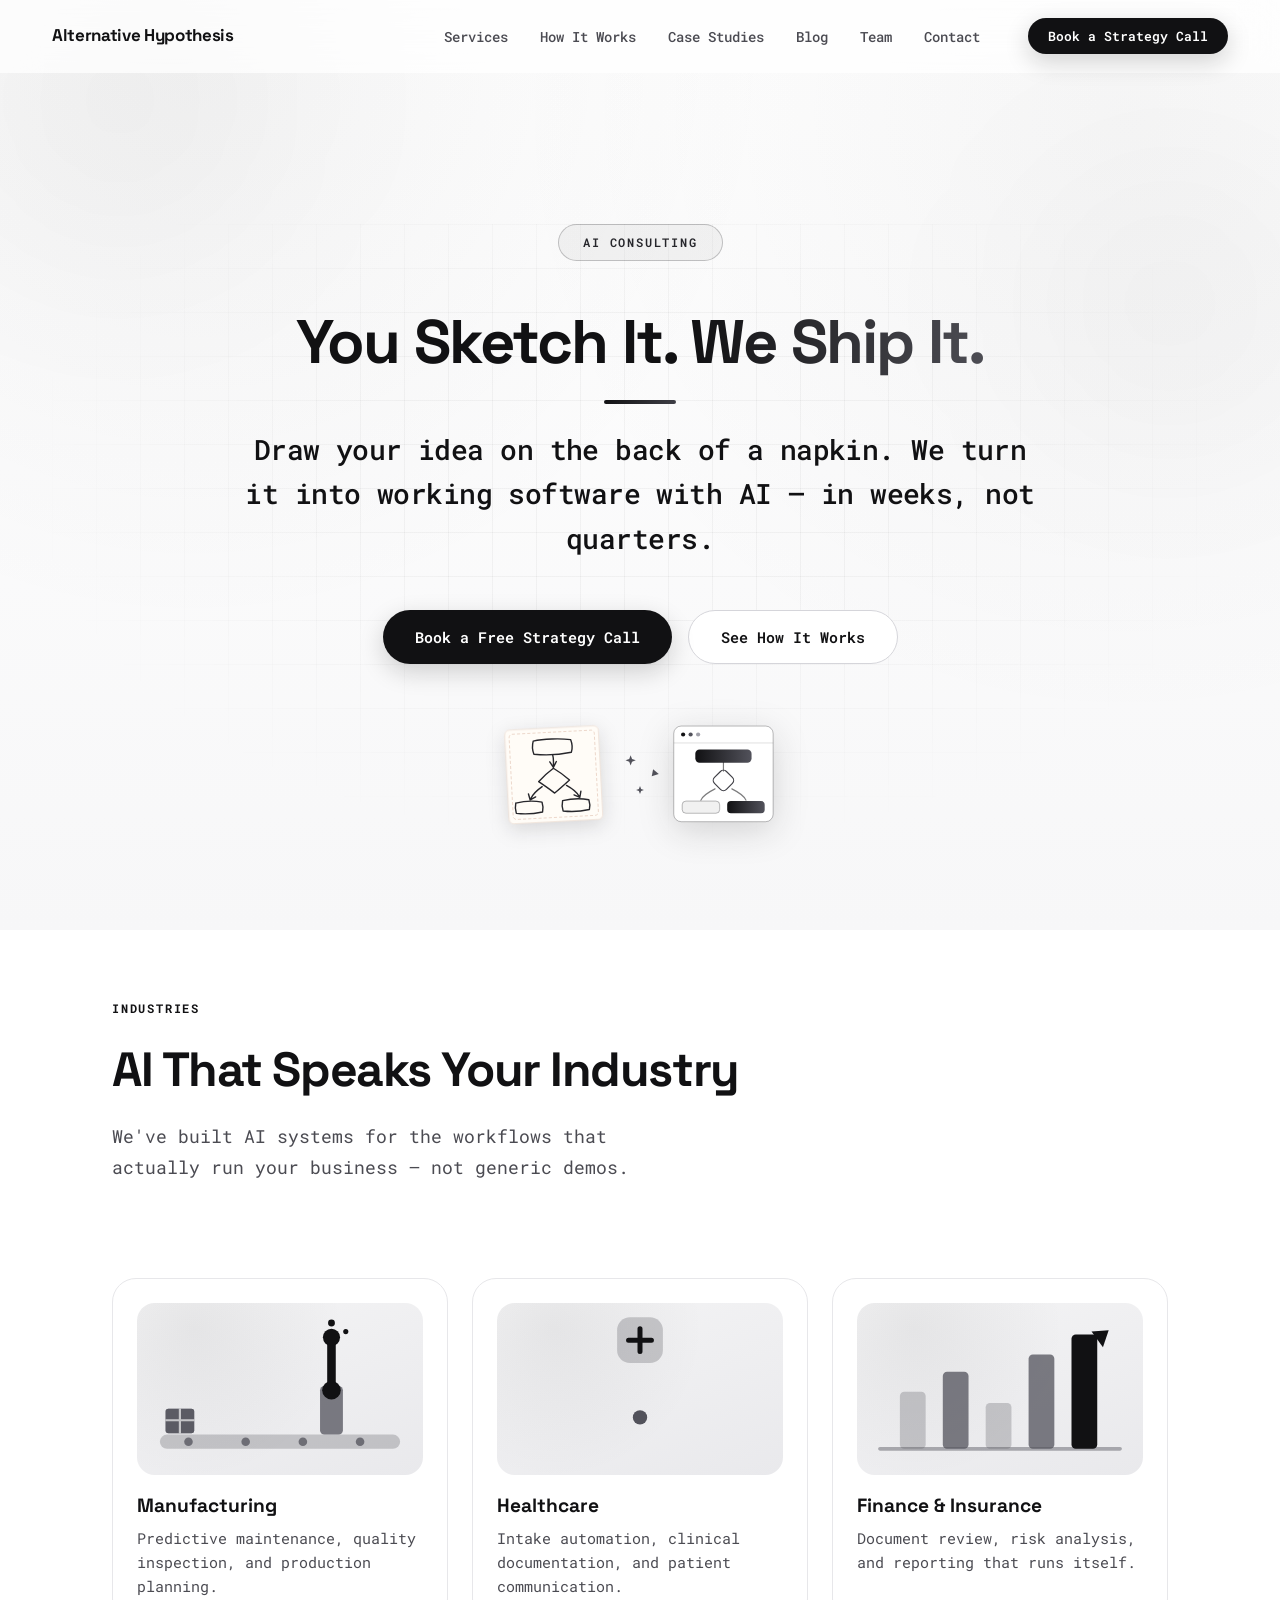
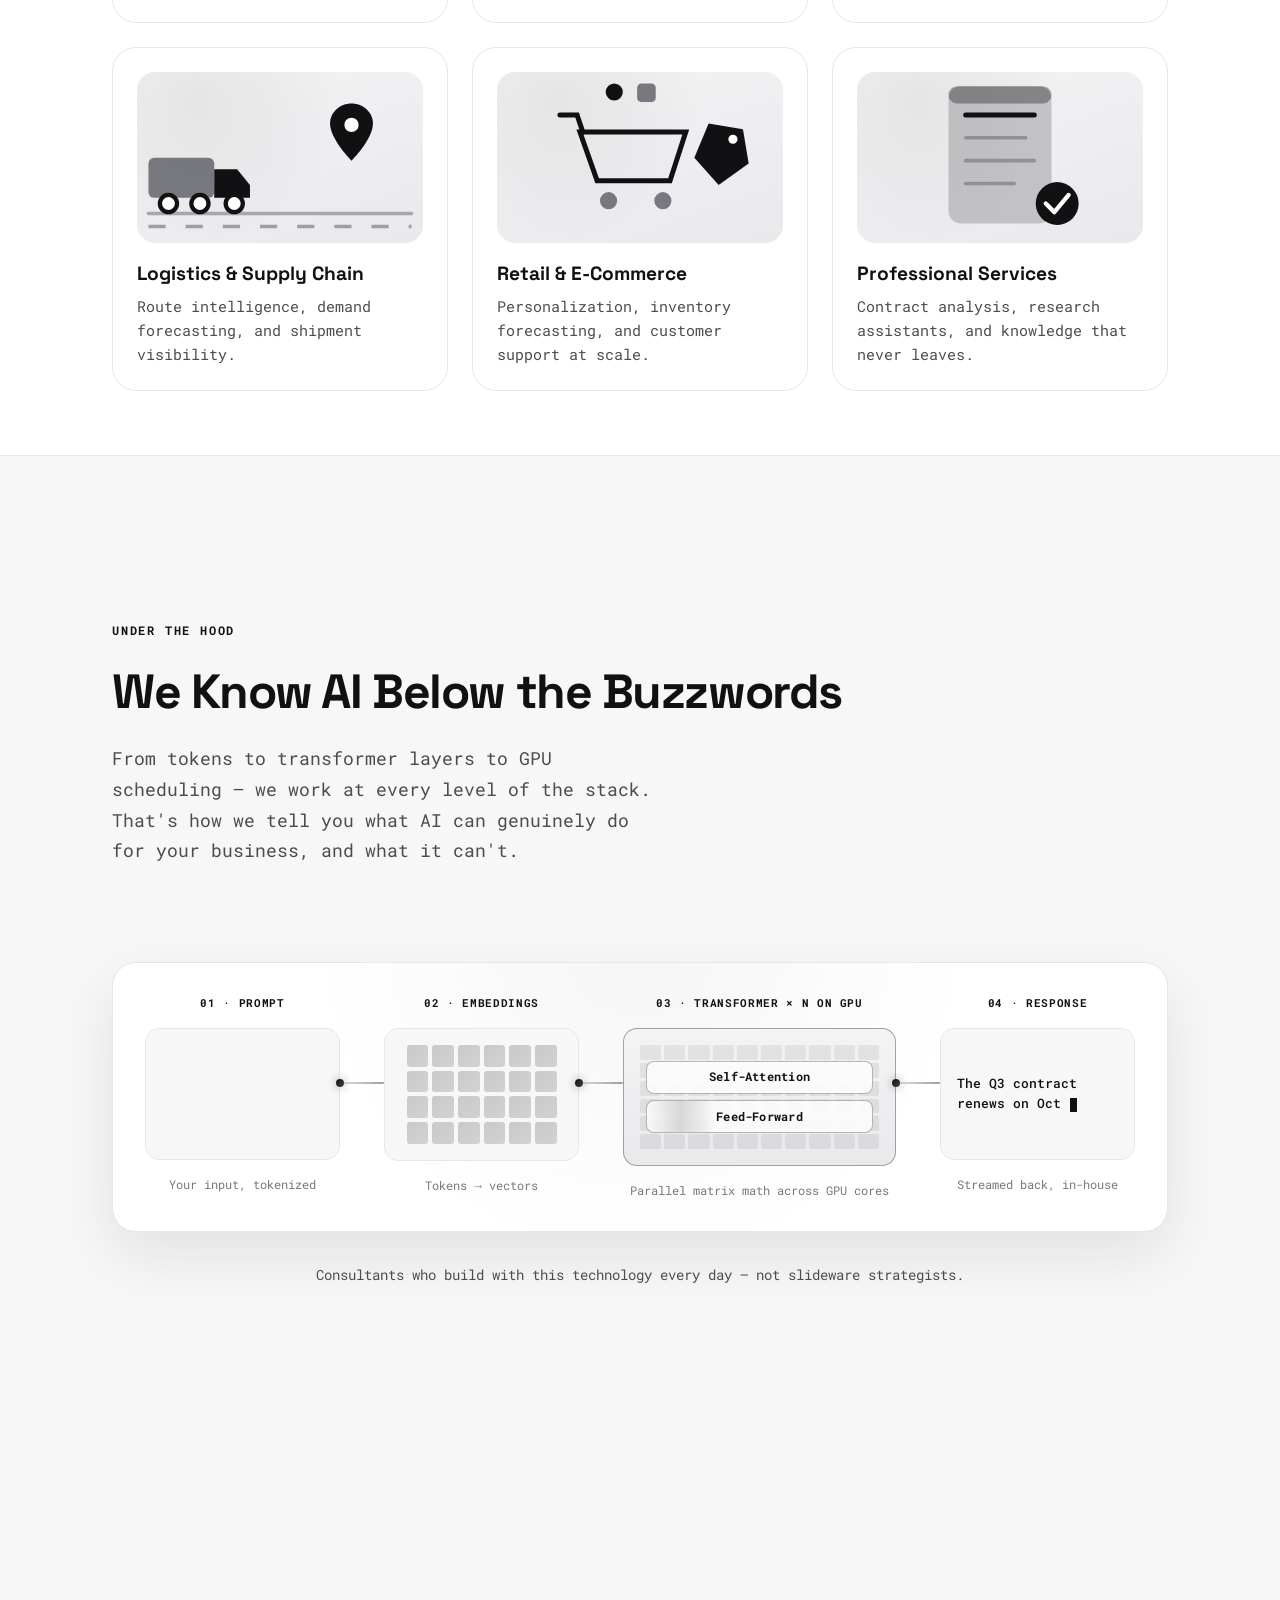
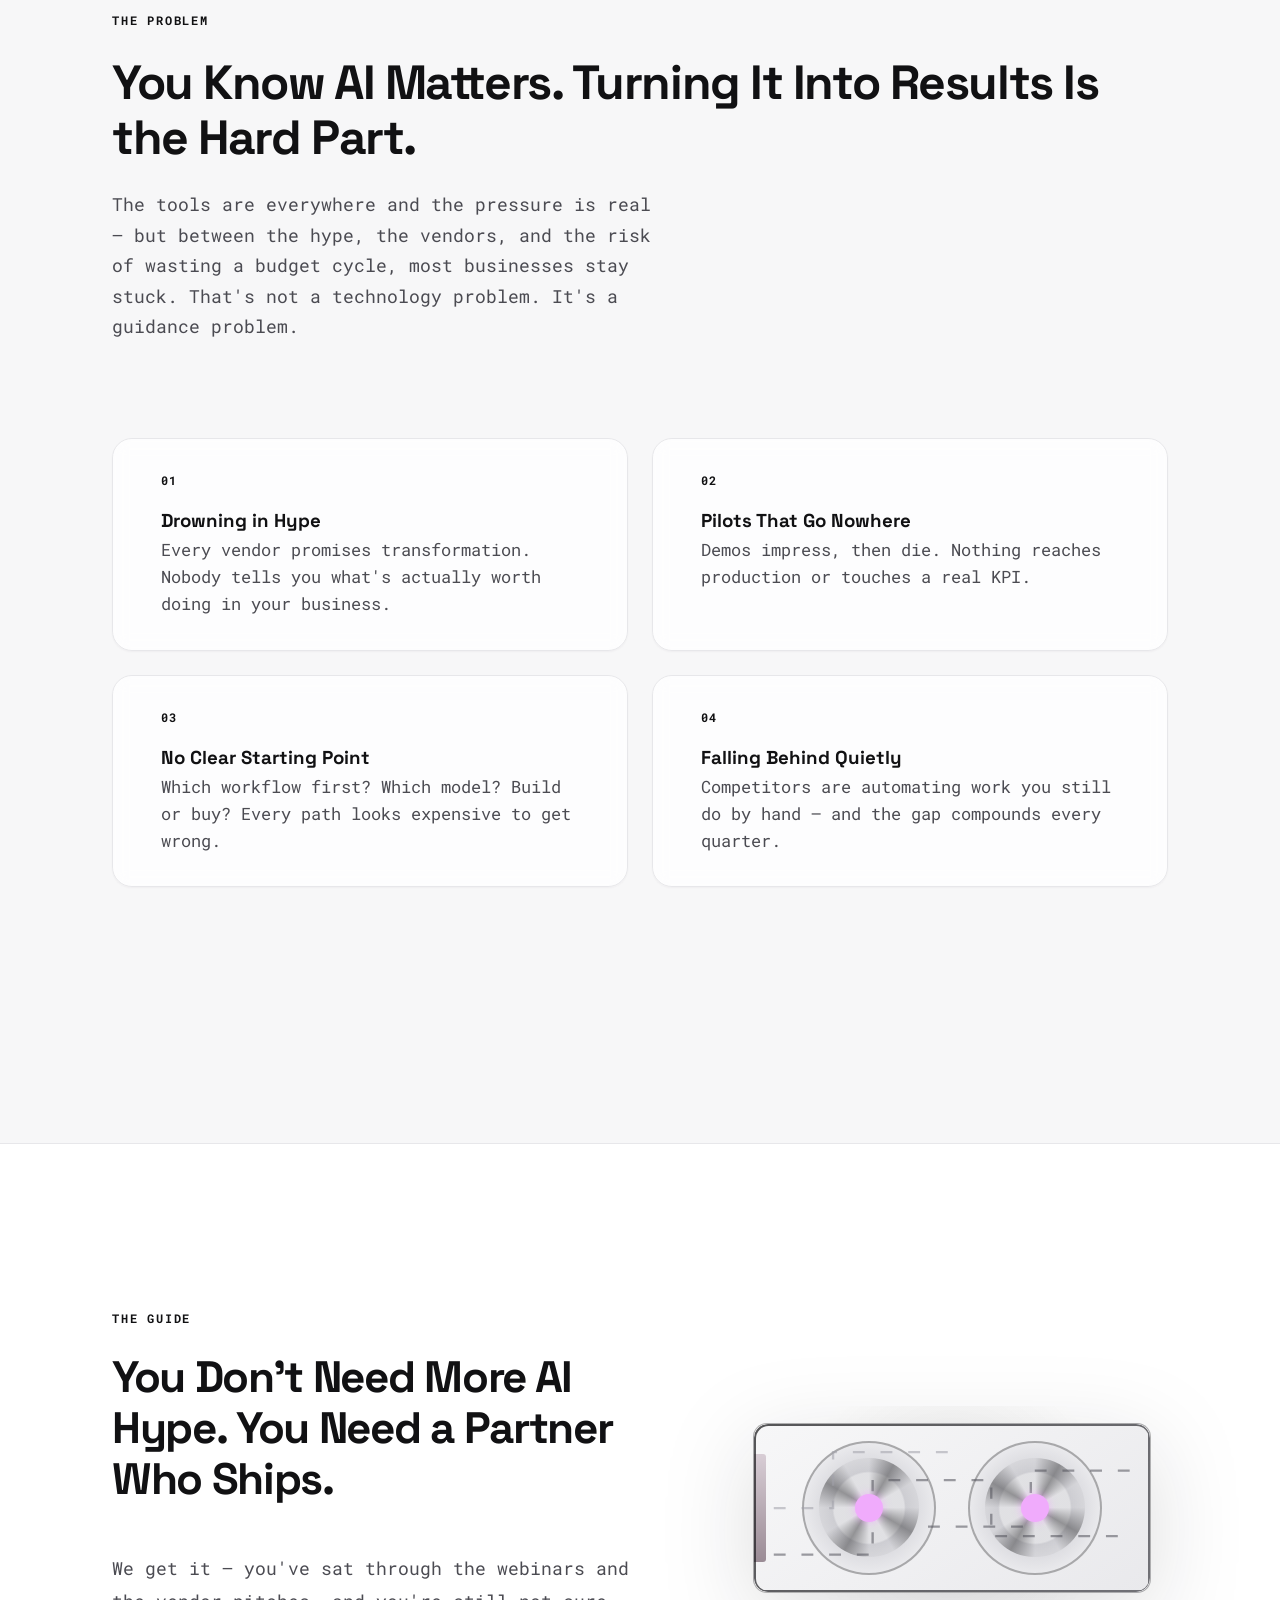
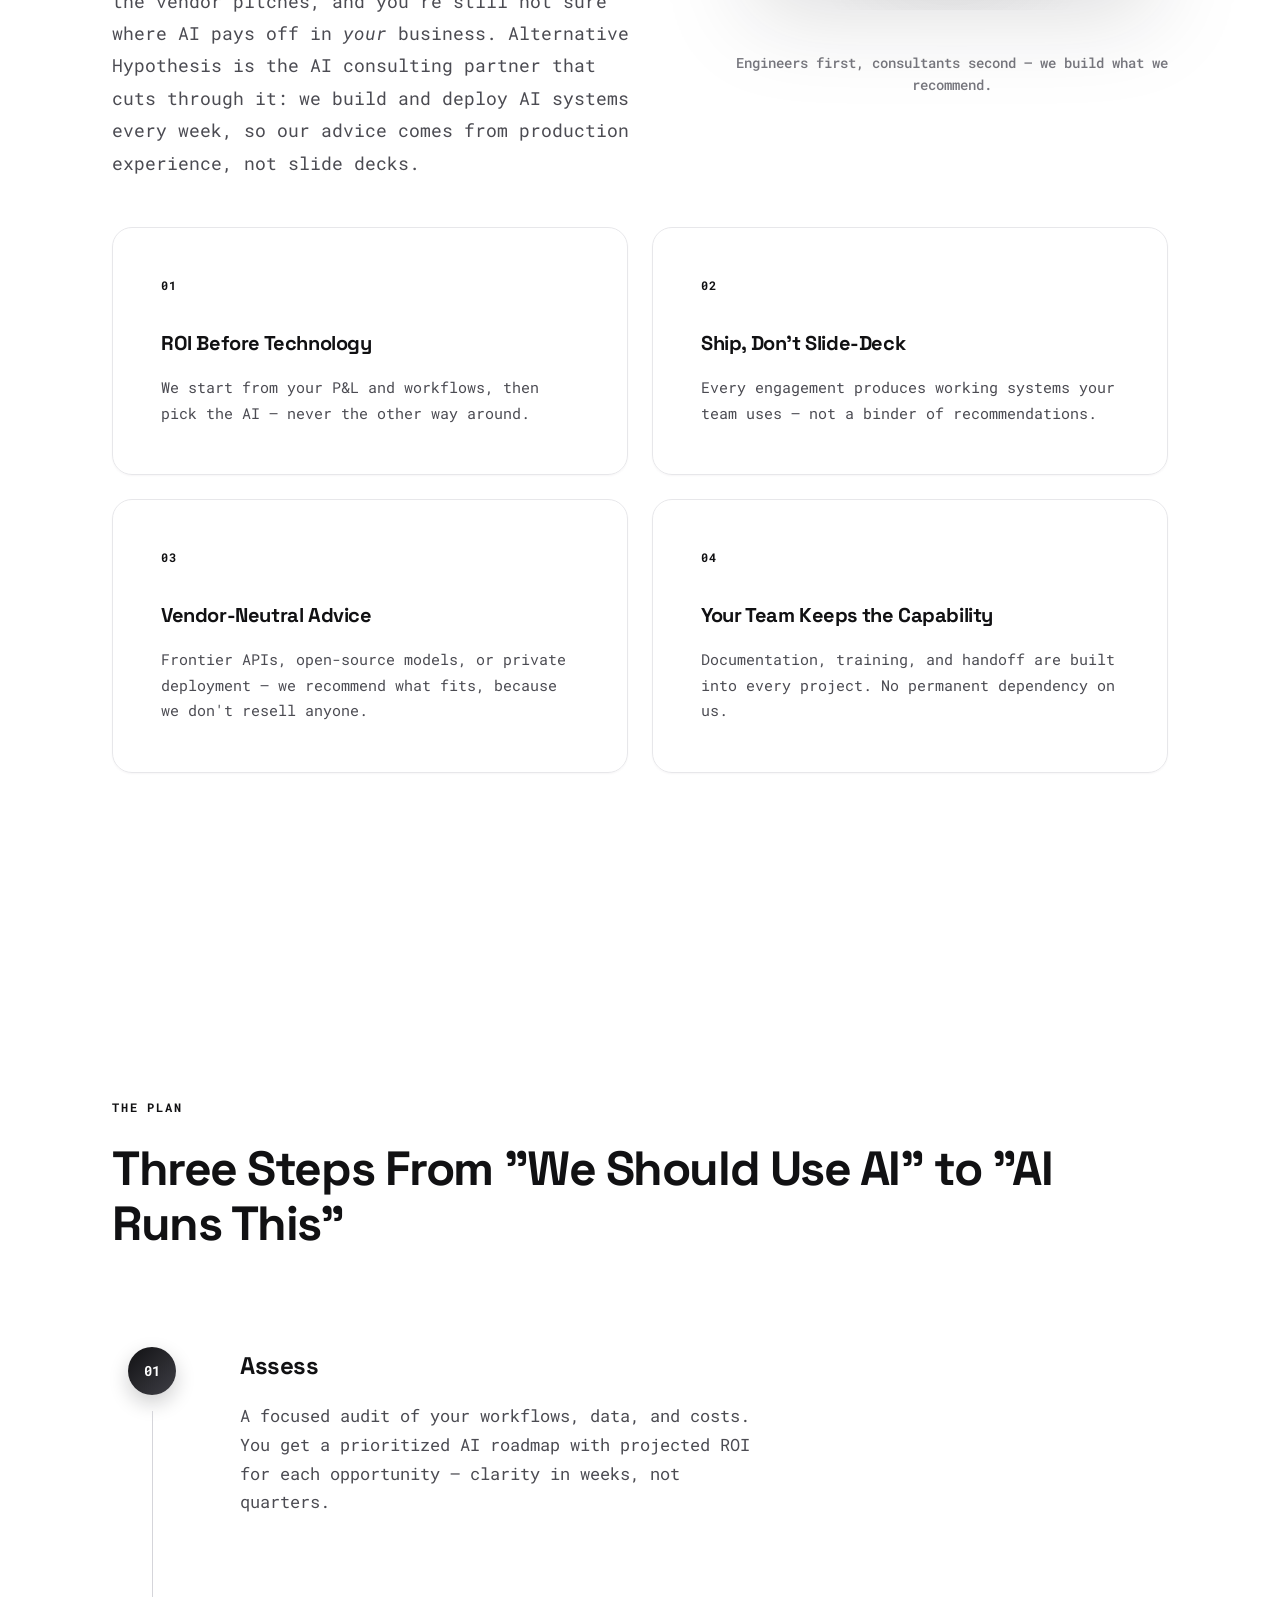
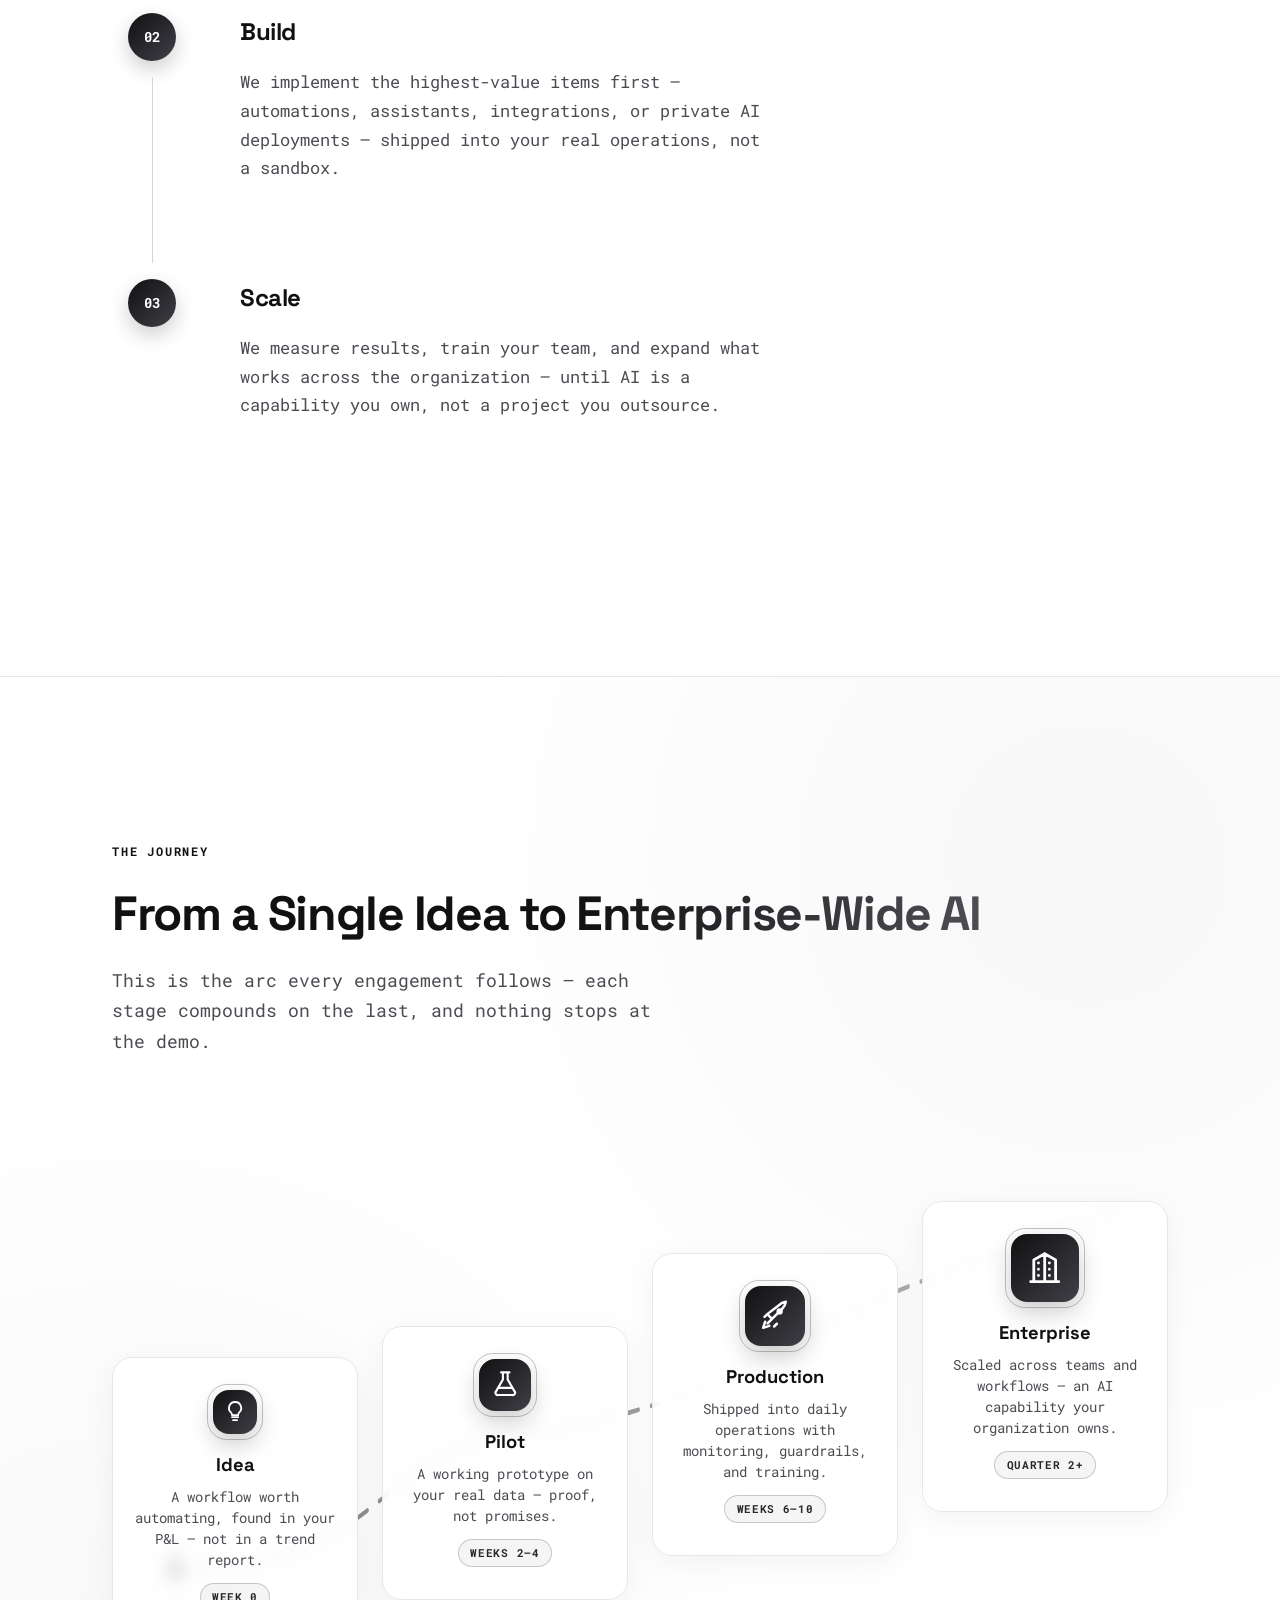
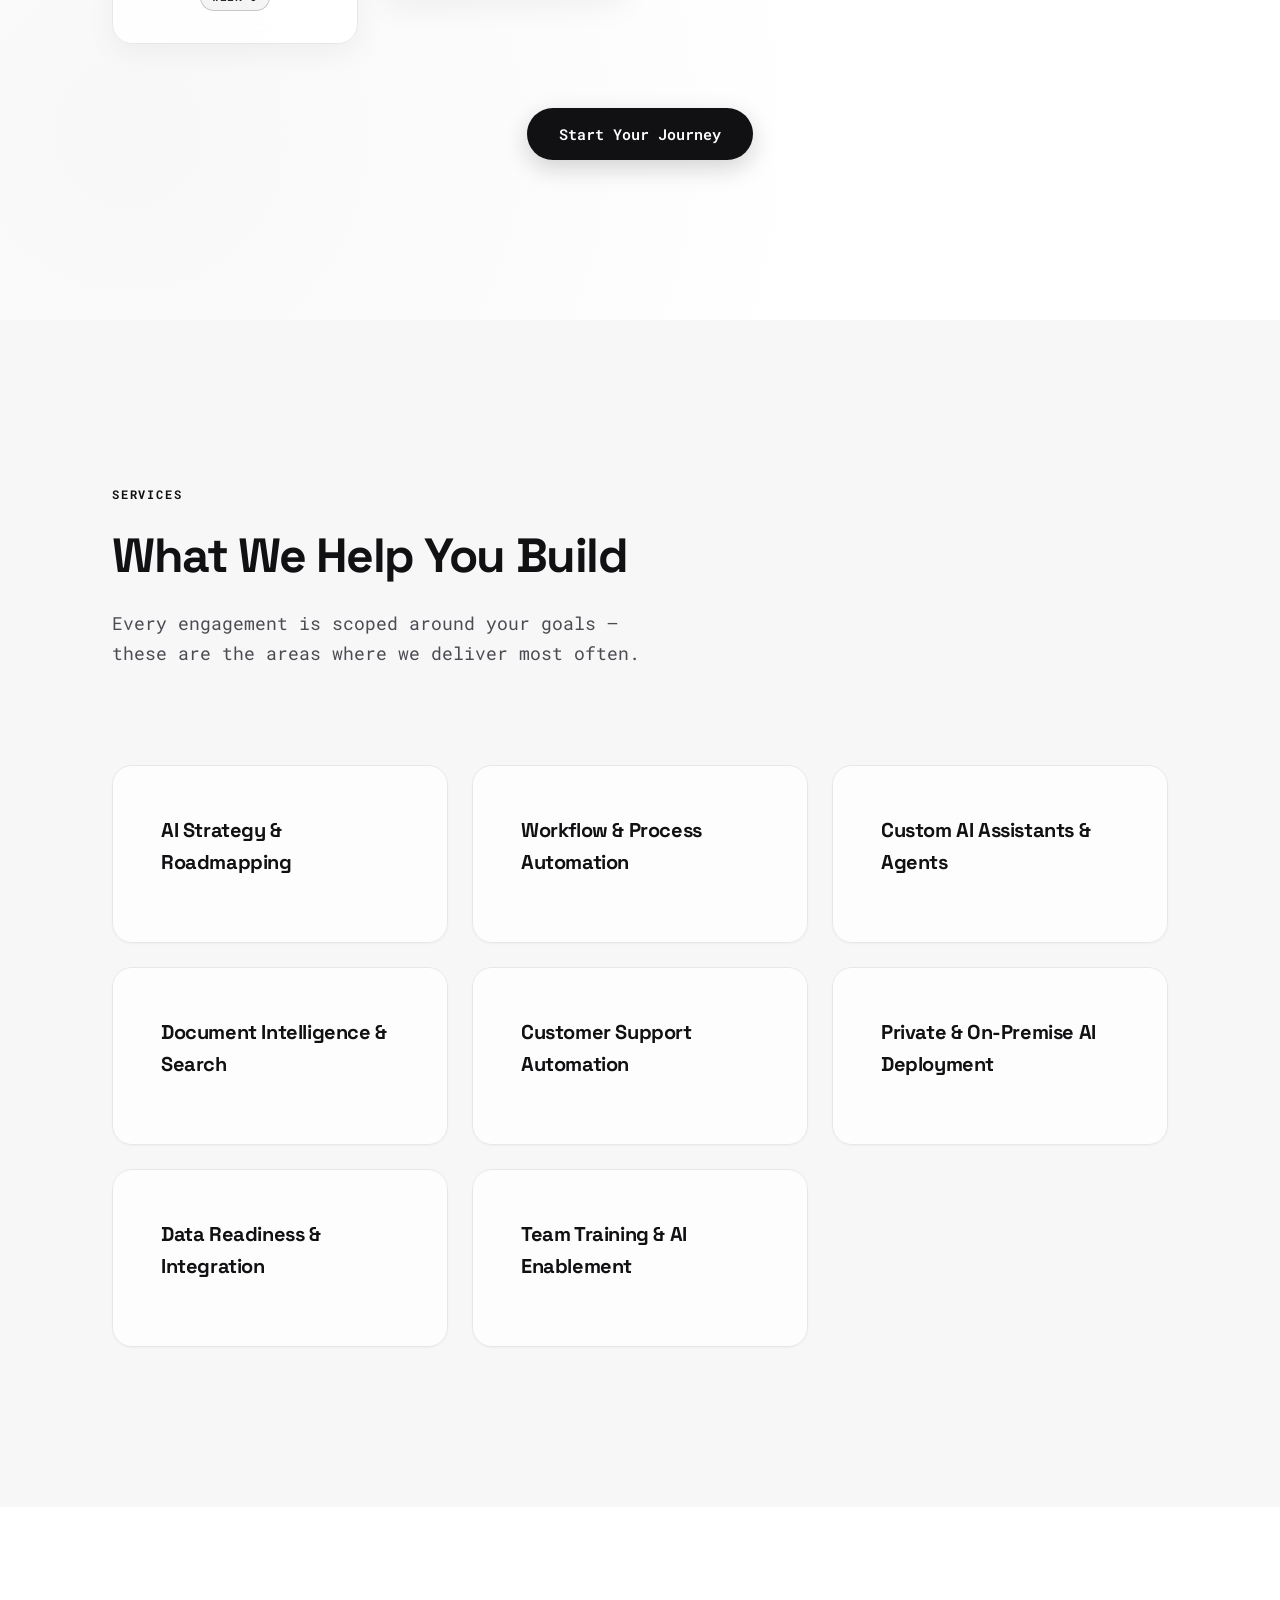
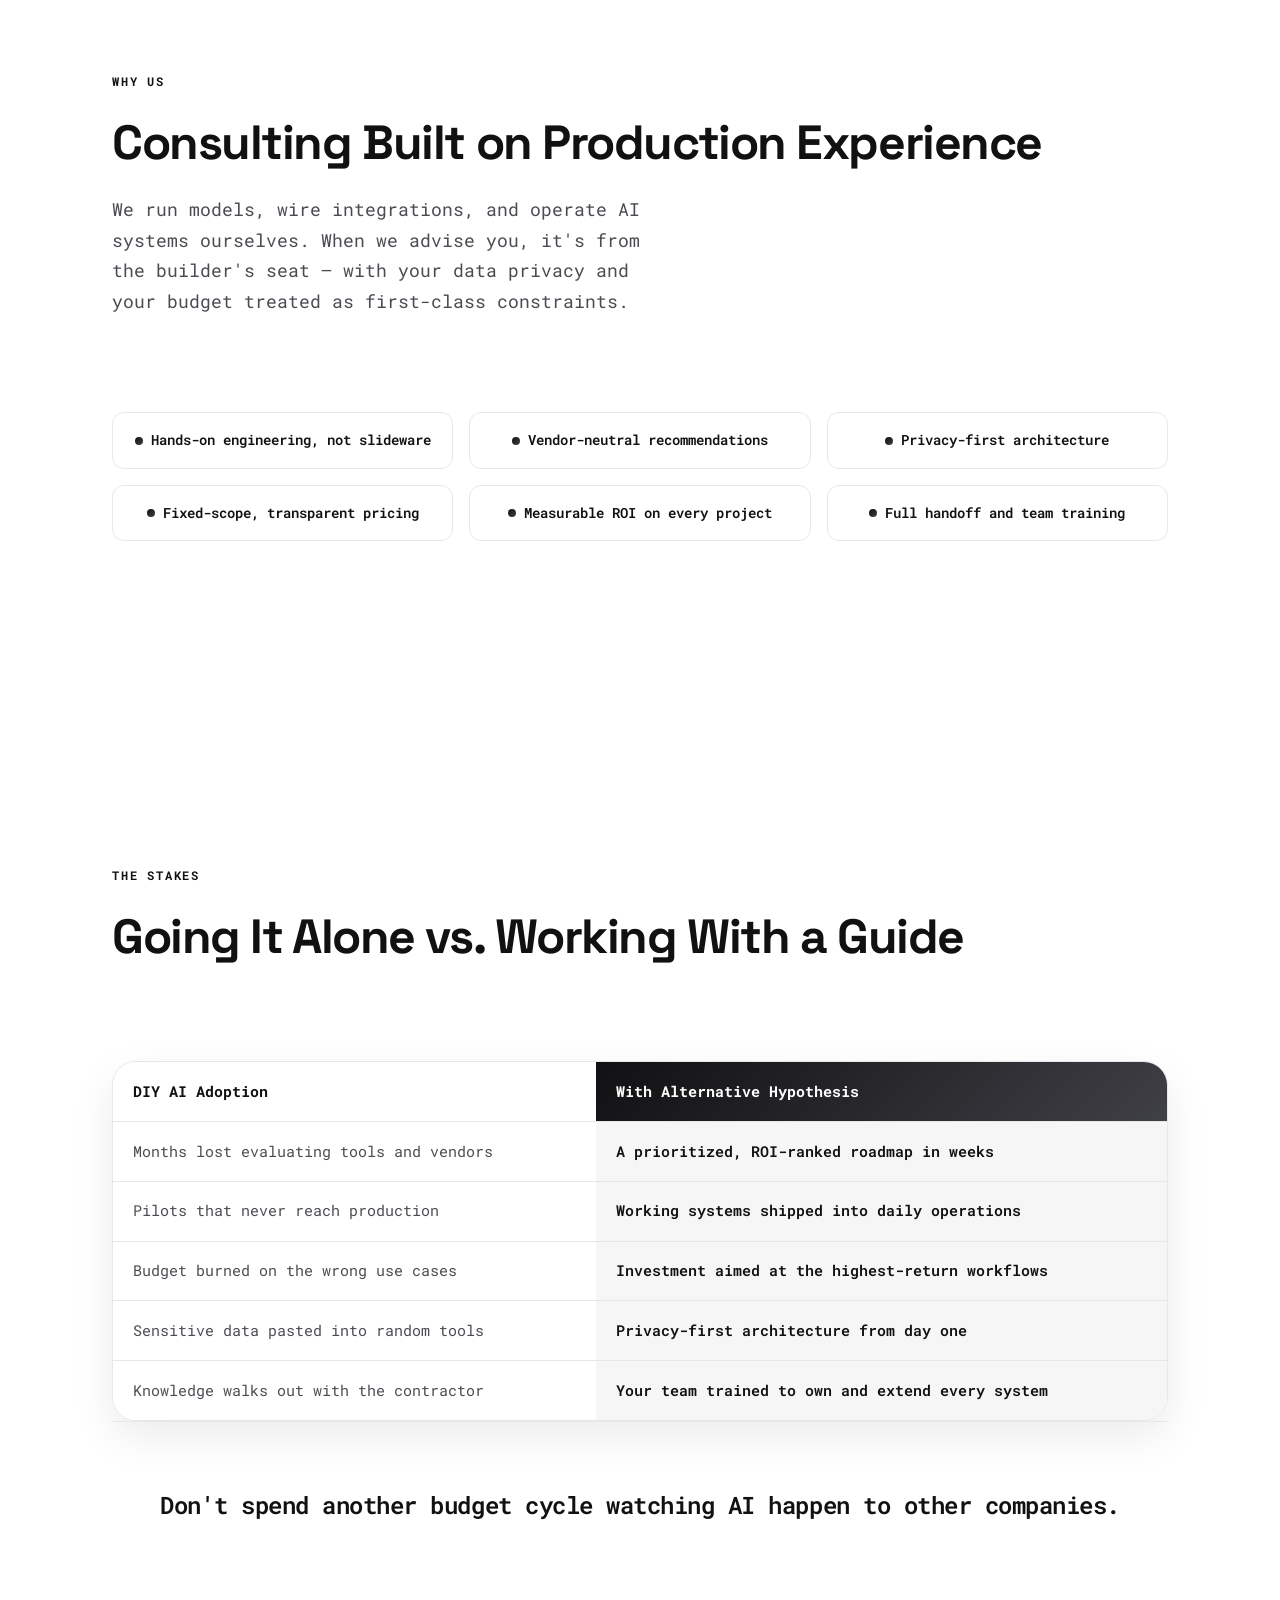
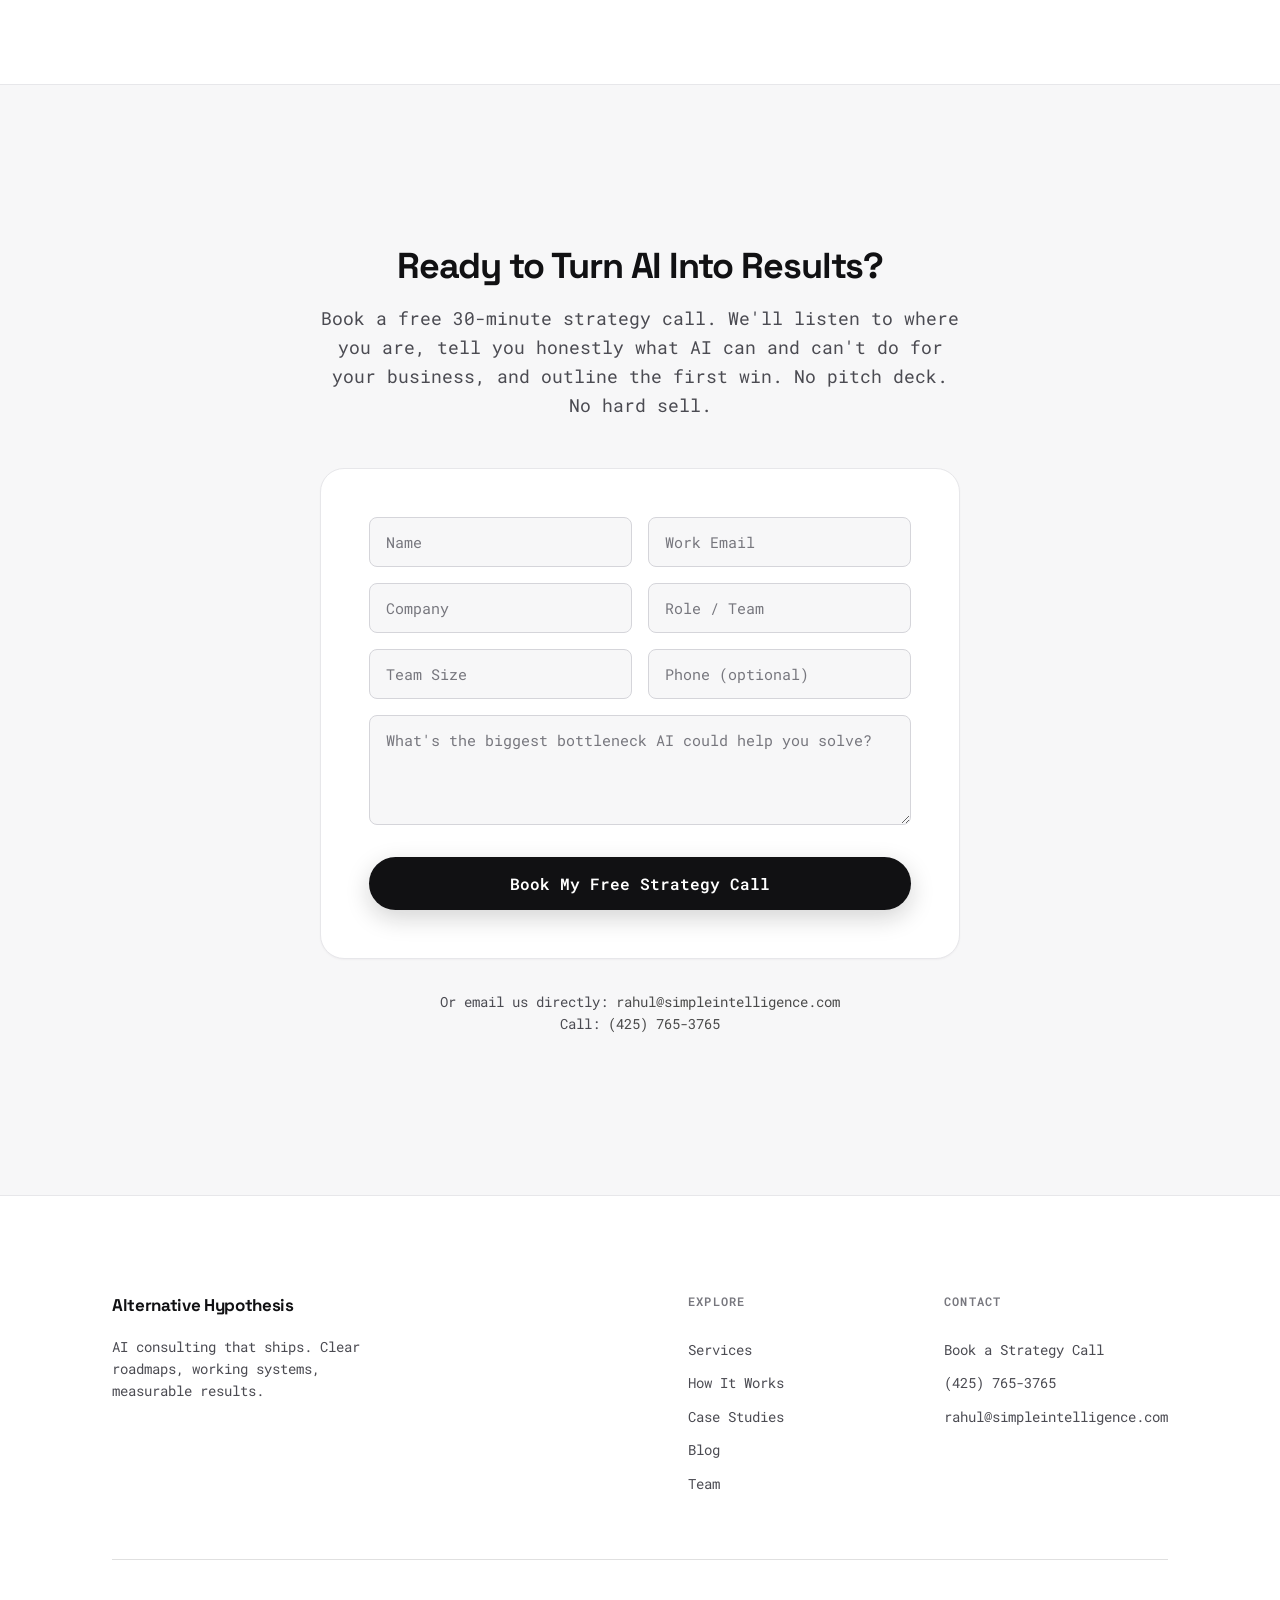
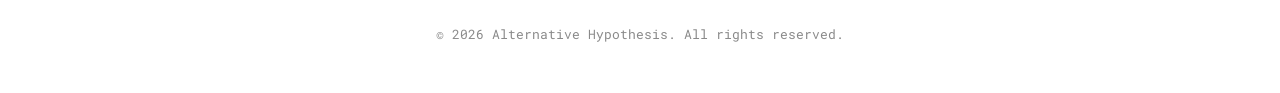
==== commit e6a68690: "Lighten remaining dark visuals so entire site is white with black foreground. Co-authored-by: Cursor" ====
--- a/index.html
+++ b/index.html
@@ -106,7 +106,7 @@
                             <circle cx="444" cy="48" r="4.5" class="sk-dot dot3"/>
                             <rect class="sk-ui u1" x="438" y="80" width="120" height="28" rx="9" fill="url(#skGrad)"/>
                             <path class="sk-ui u2 sk-wire" d="M498 108v18"/>
-                            <g class="sk-ui u3"><rect x="480" y="128" width="36" height="36" rx="9" transform="rotate(45 498 146)" fill="none" stroke="#d4d4d8" stroke-width="2.5"/></g>
+                            <g class="sk-ui u3"><rect x="480" y="128" width="36" height="36" rx="9" transform="rotate(45 498 146)" fill="none" stroke="#3f3f46" stroke-width="2.5"/></g>
                             <path class="sk-ui u4 sk-wire" d="M480 164c-16 8-26 14-30 24"/>
                             <rect class="sk-ui u5 sk-glass" x="410" y="190" width="80" height="26" rx="8"/>
                             <path class="sk-ui u6 sk-wire" d="M516 164c16 8 26 14 30 24"/>
--- a/styles.css
+++ b/styles.css
@@ -4032,99 +4032,94 @@
 }
 
 .enterprise-site .engine-stage-gpu .stage-body {
-    background: linear-gradient(180deg, #1b1a20 0%, #26242c 100%);
-    border-color: rgba(17, 17, 19, 0.5);
+    background: linear-gradient(180deg, #f4f4f5 0%, #e9e9ec 100%);
+    border-color: rgba(17, 17, 19, 0.35);
 }
 
 .enterprise-site .gpu-core {
-    background: #ffffff;
+    background: #111113;
 }
 
 .enterprise-site .tf-layer {
-    background: rgba(24, 23, 28, 0.72);
-    border-color: rgba(255, 255, 255, 0.3);
+    background: rgba(255, 255, 255, 0.82);
+    border-color: rgba(17, 17, 19, 0.3);
 }
 
 .enterprise-site .tf-name {
-    color: #f4f4f5;
+    color: #111113;
 }
 
 .enterprise-site .attention-svg line {
-    stroke: #d4d4d8;
+    stroke: #52525b;
 }
 
 .enterprise-site .tf-flow {
-    background: linear-gradient(90deg, transparent, rgba(255, 255, 255, 0.28), transparent);
-}
-
-/* ---- Solution GPU card figure: dark hardware on white page ---- */
+    background: linear-gradient(90deg, transparent, rgba(17, 17, 19, 0.15), transparent);
+}
+
+/* ---- Solution GPU card figure: light hardware on white page ---- */
 .enterprise-site .gpu-card-anim {
-    filter: drop-shadow(0 22px 44px rgba(17, 17, 19, 0.2));
+    filter: drop-shadow(0 22px 44px rgba(17, 17, 19, 0.14));
 }
 
 .enterprise-site .gpu-card-body {
-    background: linear-gradient(145deg, #232228 0%, #17161b 100%);
-    border-color: rgba(17, 17, 19, 0.4);
+    background: linear-gradient(145deg, #f7f7f8 0%, #e9e9ec 100%);
+    border-color: rgba(17, 17, 19, 0.3);
 }
 
 .enterprise-site .gpu-fan {
-    background: radial-gradient(circle, #17161b 38%, #2b2a31 40%, #17161b 70%);
-    border-color: rgba(255, 255, 255, 0.3);
+    background: radial-gradient(circle, #e9e9ec 38%, #d5d5da 40%, #e9e9ec 70%);
+    border-color: rgba(17, 17, 19, 0.3);
 }
 
 .enterprise-site .gpu-fan-blades {
     background: conic-gradient(from 0deg,
-        rgba(255, 255, 255, 0.05) 0deg, rgba(255, 255, 255, 0.45) 30deg, rgba(255, 255, 255, 0.05) 60deg,
-        rgba(255, 255, 255, 0.05) 90deg, rgba(255, 255, 255, 0.45) 120deg, rgba(255, 255, 255, 0.05) 150deg,
-        rgba(255, 255, 255, 0.05) 180deg, rgba(255, 255, 255, 0.45) 210deg, rgba(255, 255, 255, 0.05) 240deg,
-        rgba(255, 255, 255, 0.05) 270deg, rgba(255, 255, 255, 0.45) 300deg, rgba(255, 255, 255, 0.05) 330deg);
+        rgba(17, 17, 19, 0.04) 0deg, rgba(17, 17, 19, 0.4) 30deg, rgba(17, 17, 19, 0.04) 60deg,
+        rgba(17, 17, 19, 0.04) 90deg, rgba(17, 17, 19, 0.4) 120deg, rgba(17, 17, 19, 0.04) 150deg,
+        rgba(17, 17, 19, 0.04) 180deg, rgba(17, 17, 19, 0.4) 210deg, rgba(17, 17, 19, 0.04) 240deg,
+        rgba(17, 17, 19, 0.04) 270deg, rgba(17, 17, 19, 0.4) 300deg, rgba(17, 17, 19, 0.04) 330deg);
 }
 
 .enterprise-site .gpu-fan-blades::after {
-    background: #e4e4e7;
-    box-shadow: 0 0 8px rgba(255, 255, 255, 0.7);
+    background: #111113;
+    box-shadow: 0 0 8px rgba(17, 17, 19, 0.4);
 }
 
 .enterprise-site .gpu-trace path {
-    stroke: #d4d4d8;
+    stroke: #52525b;
 }
 
 .enterprise-site .gpu-trace path:nth-child(2) {
-    stroke: #71717a;
+    stroke: #a1a1aa;
 }
 
 .enterprise-site .gpu-card-glow {
-    background: radial-gradient(circle at 50% 50%, rgba(17, 17, 19, 0.1), transparent 70%);
-}
-
-/* ---- Sketch scene (hero): dark app window on white page ---- */
+    background: radial-gradient(circle at 50% 50%, rgba(17, 17, 19, 0.08), transparent 70%);
+}
+
+/* ---- Sketch scene (hero): light app window on white page ---- */
 .enterprise-site .sk-app-frame {
-    stroke: rgba(17, 17, 19, 0.45);
-    filter: drop-shadow(0 18px 36px rgba(17, 17, 19, 0.28));
+    fill: #ffffff;
+    stroke: rgba(17, 17, 19, 0.4);
+    filter: drop-shadow(0 18px 36px rgba(17, 17, 19, 0.16));
 }
 
 .enterprise-site .sk-app-divider {
-    stroke: rgba(255, 255, 255, 0.18);
+    stroke: rgba(17, 17, 19, 0.18);
 }
 
 .enterprise-site .sk-wire {
-    stroke: rgba(228, 228, 231, 0.8);
+    stroke: rgba(17, 17, 19, 0.55);
 }
 
 .enterprise-site .sk-glass {
-    fill: rgba(255, 255, 255, 0.12);
-    stroke: rgba(255, 255, 255, 0.45);
-}
-
-.enterprise-site .sk-dot.dot1 { fill: #ffffff; }
-.enterprise-site .sk-dot.dot2 { fill: #a1a1aa; }
-.enterprise-site .sk-dot.dot3 { fill: #71717a; }
-
-/* Filled UI blocks inside the dark app window stay white */
-.enterprise-site .sk-ui.u1,
-.enterprise-site .sk-ui.u7 {
-    fill: #ffffff;
-}
+    fill: rgba(17, 17, 19, 0.06);
+    stroke: rgba(17, 17, 19, 0.4);
+}
+
+.enterprise-site .sk-dot.dot1 { fill: #111113; }
+.enterprise-site .sk-dot.dot2 { fill: #52525b; }
+.enterprise-site .sk-dot.dot3 { fill: #a1a1aa; }
 
 .enterprise-site .sk-note-paper {
     filter: drop-shadow(0 12px 20px rgba(17, 17, 19, 0.14));
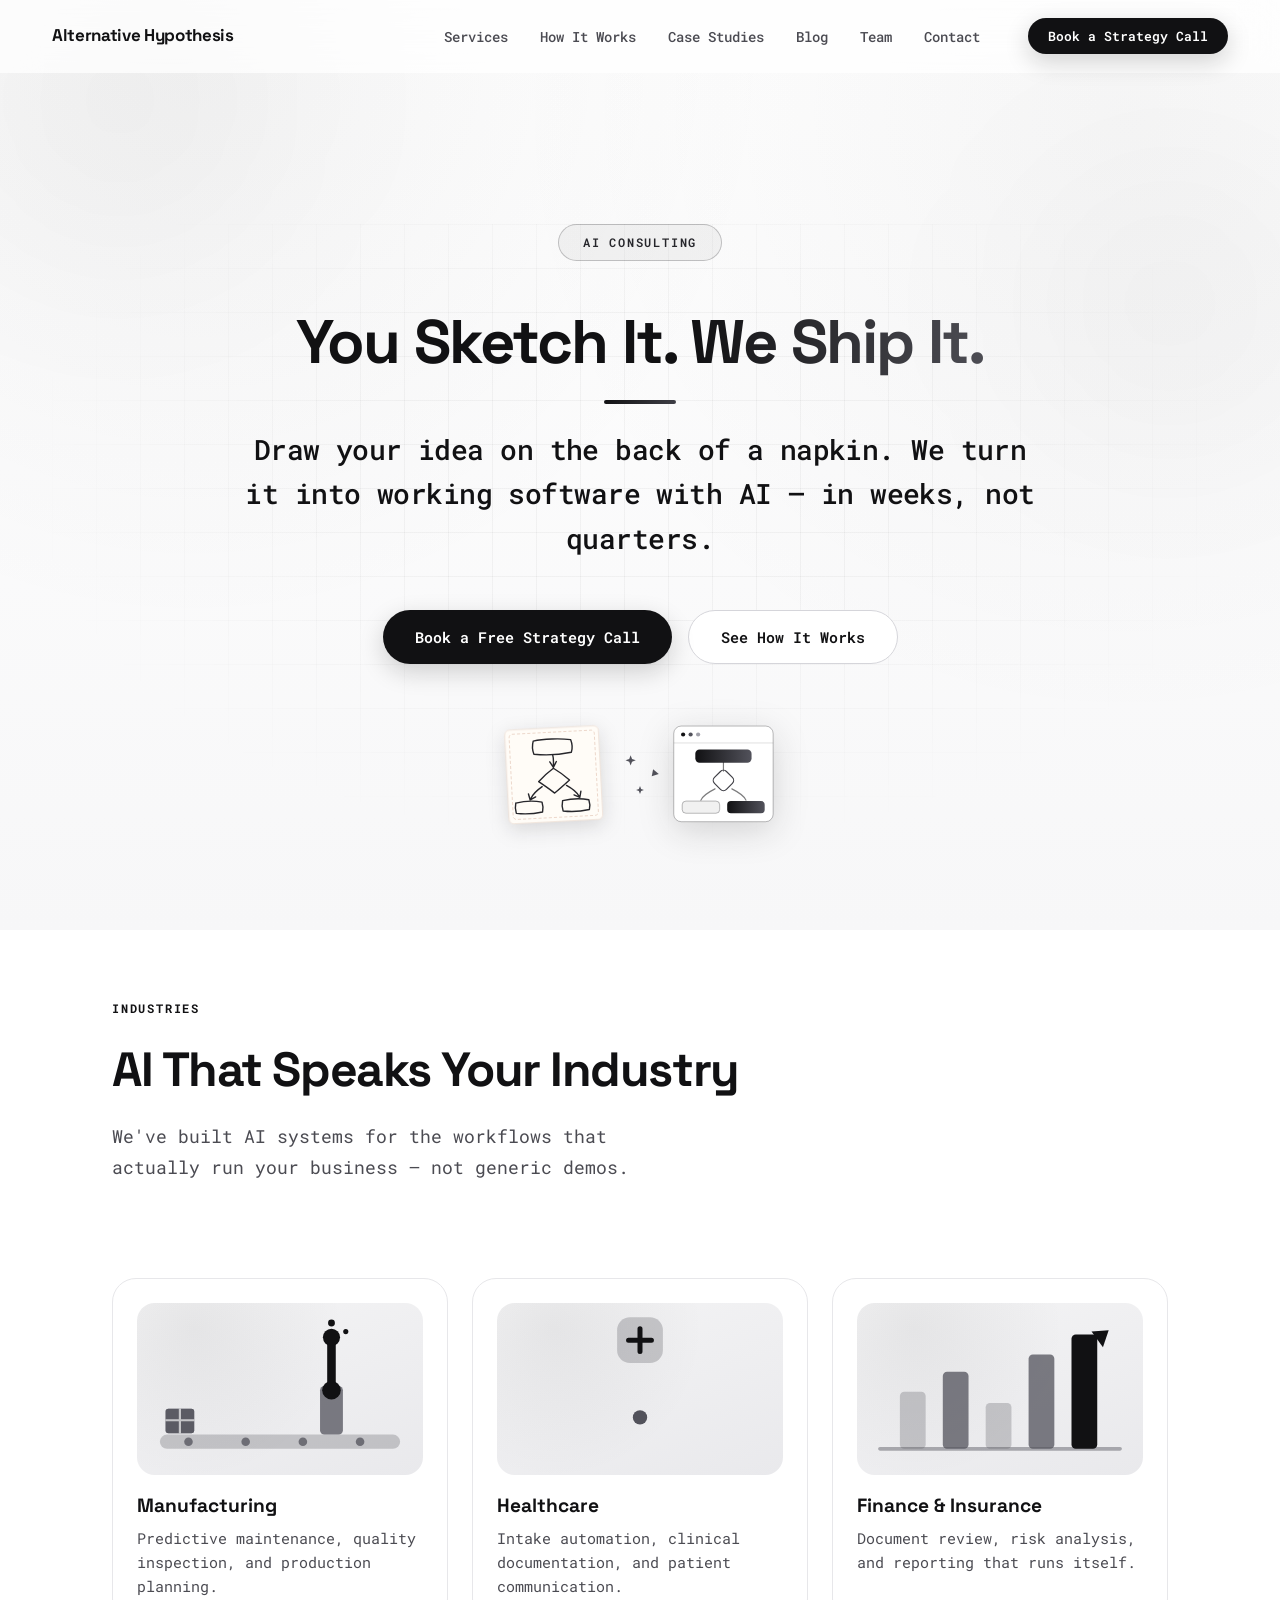
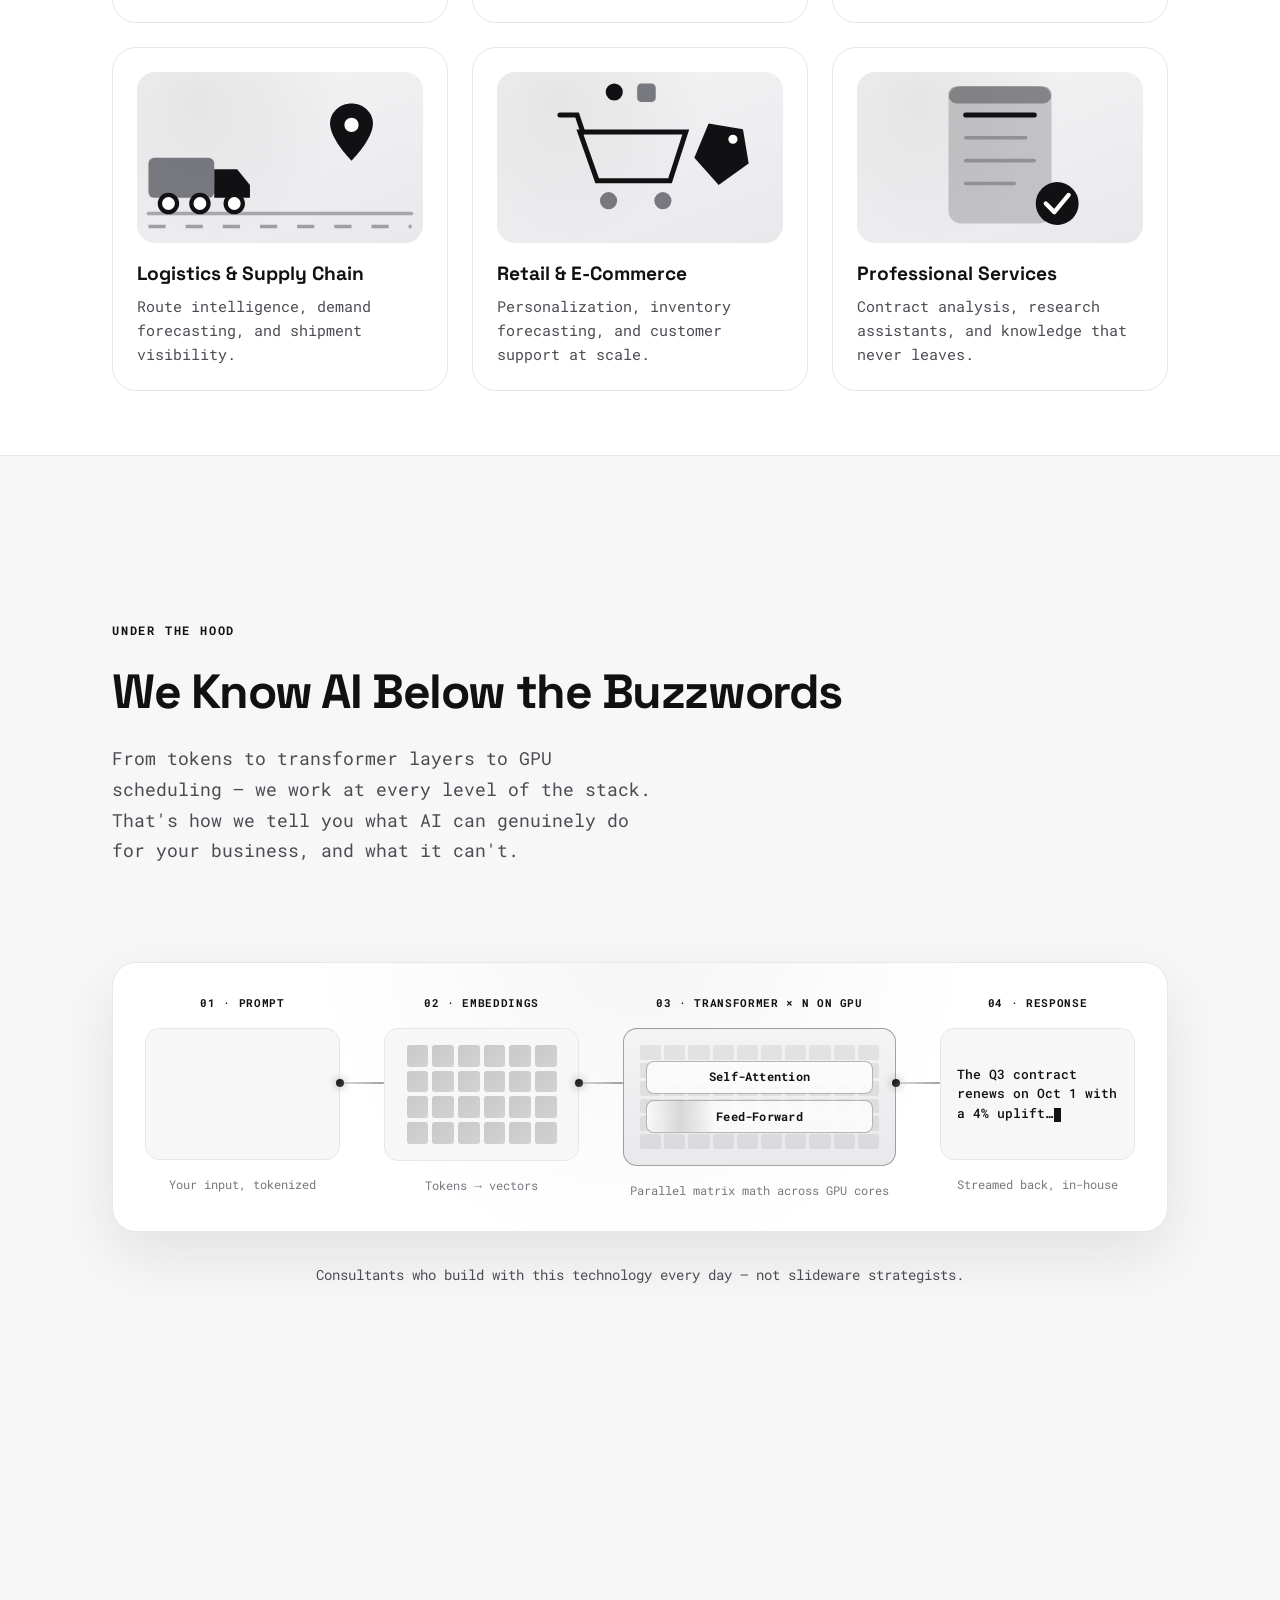
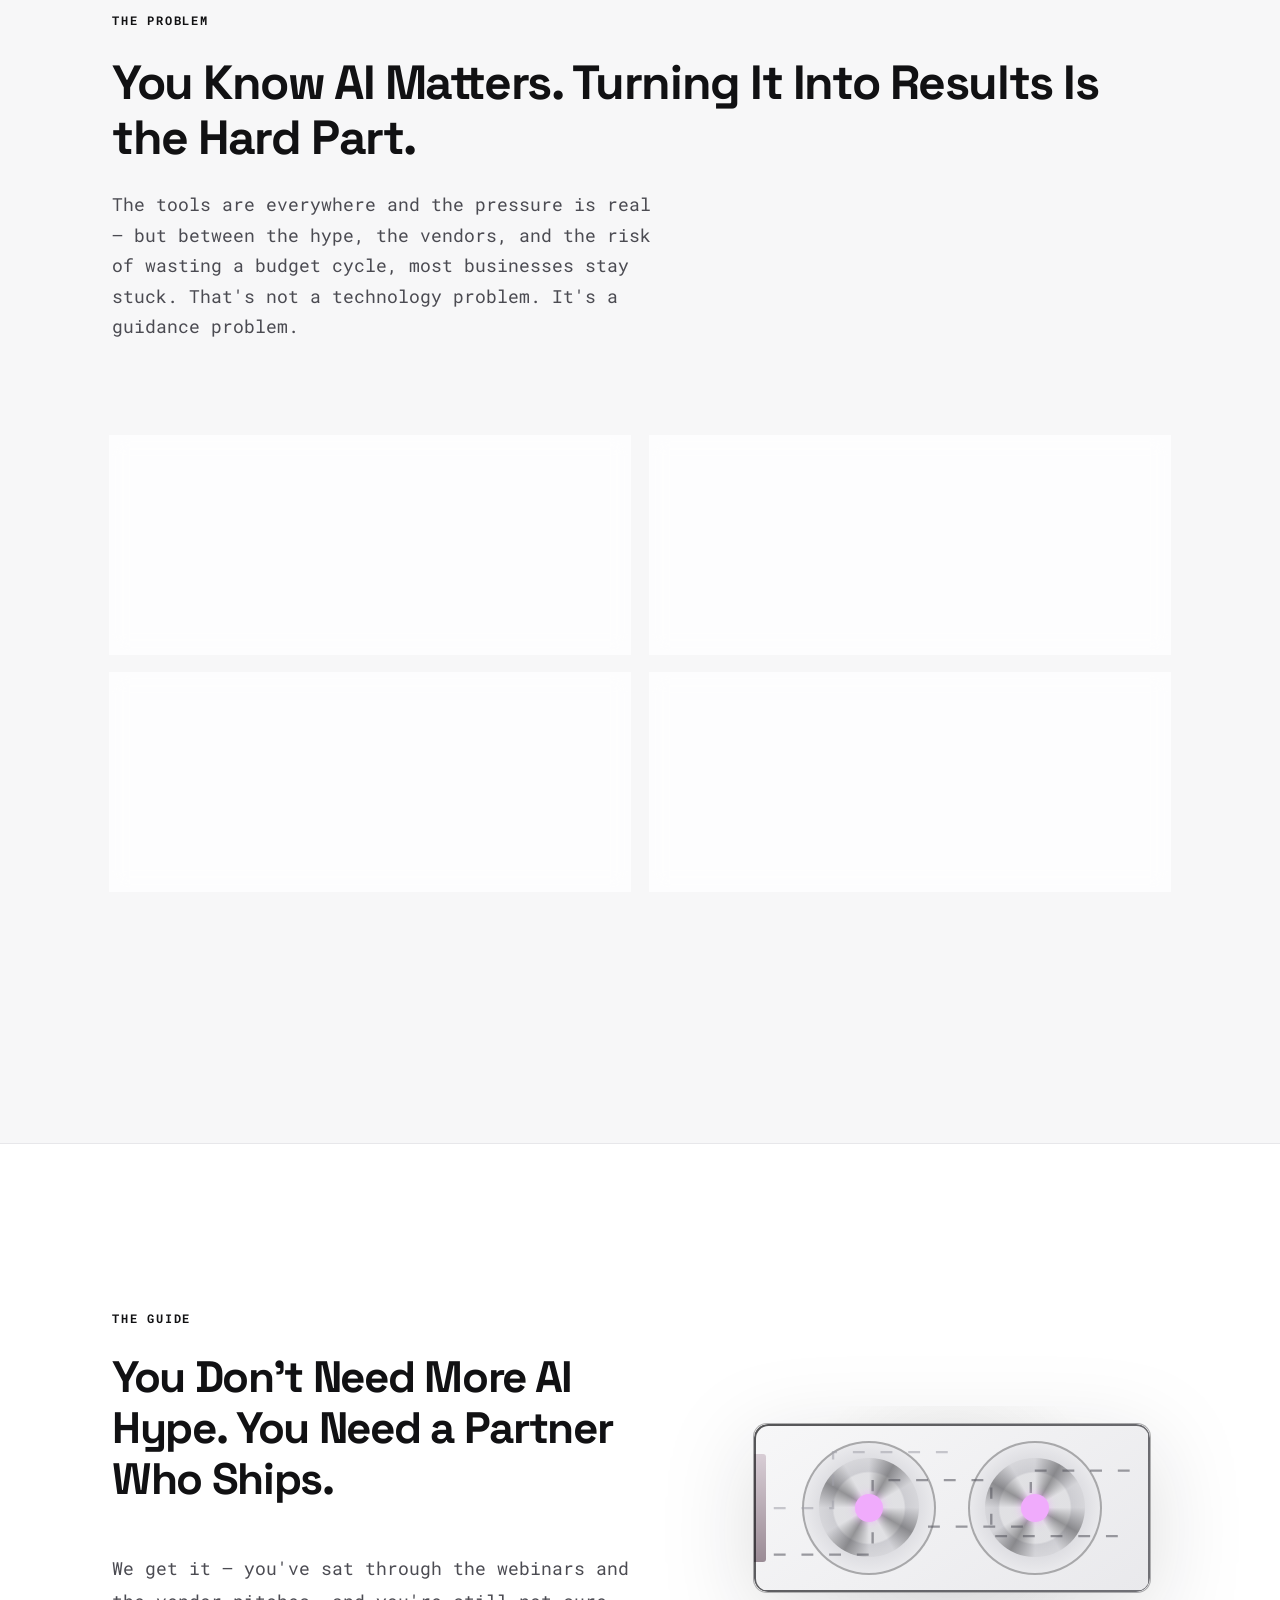
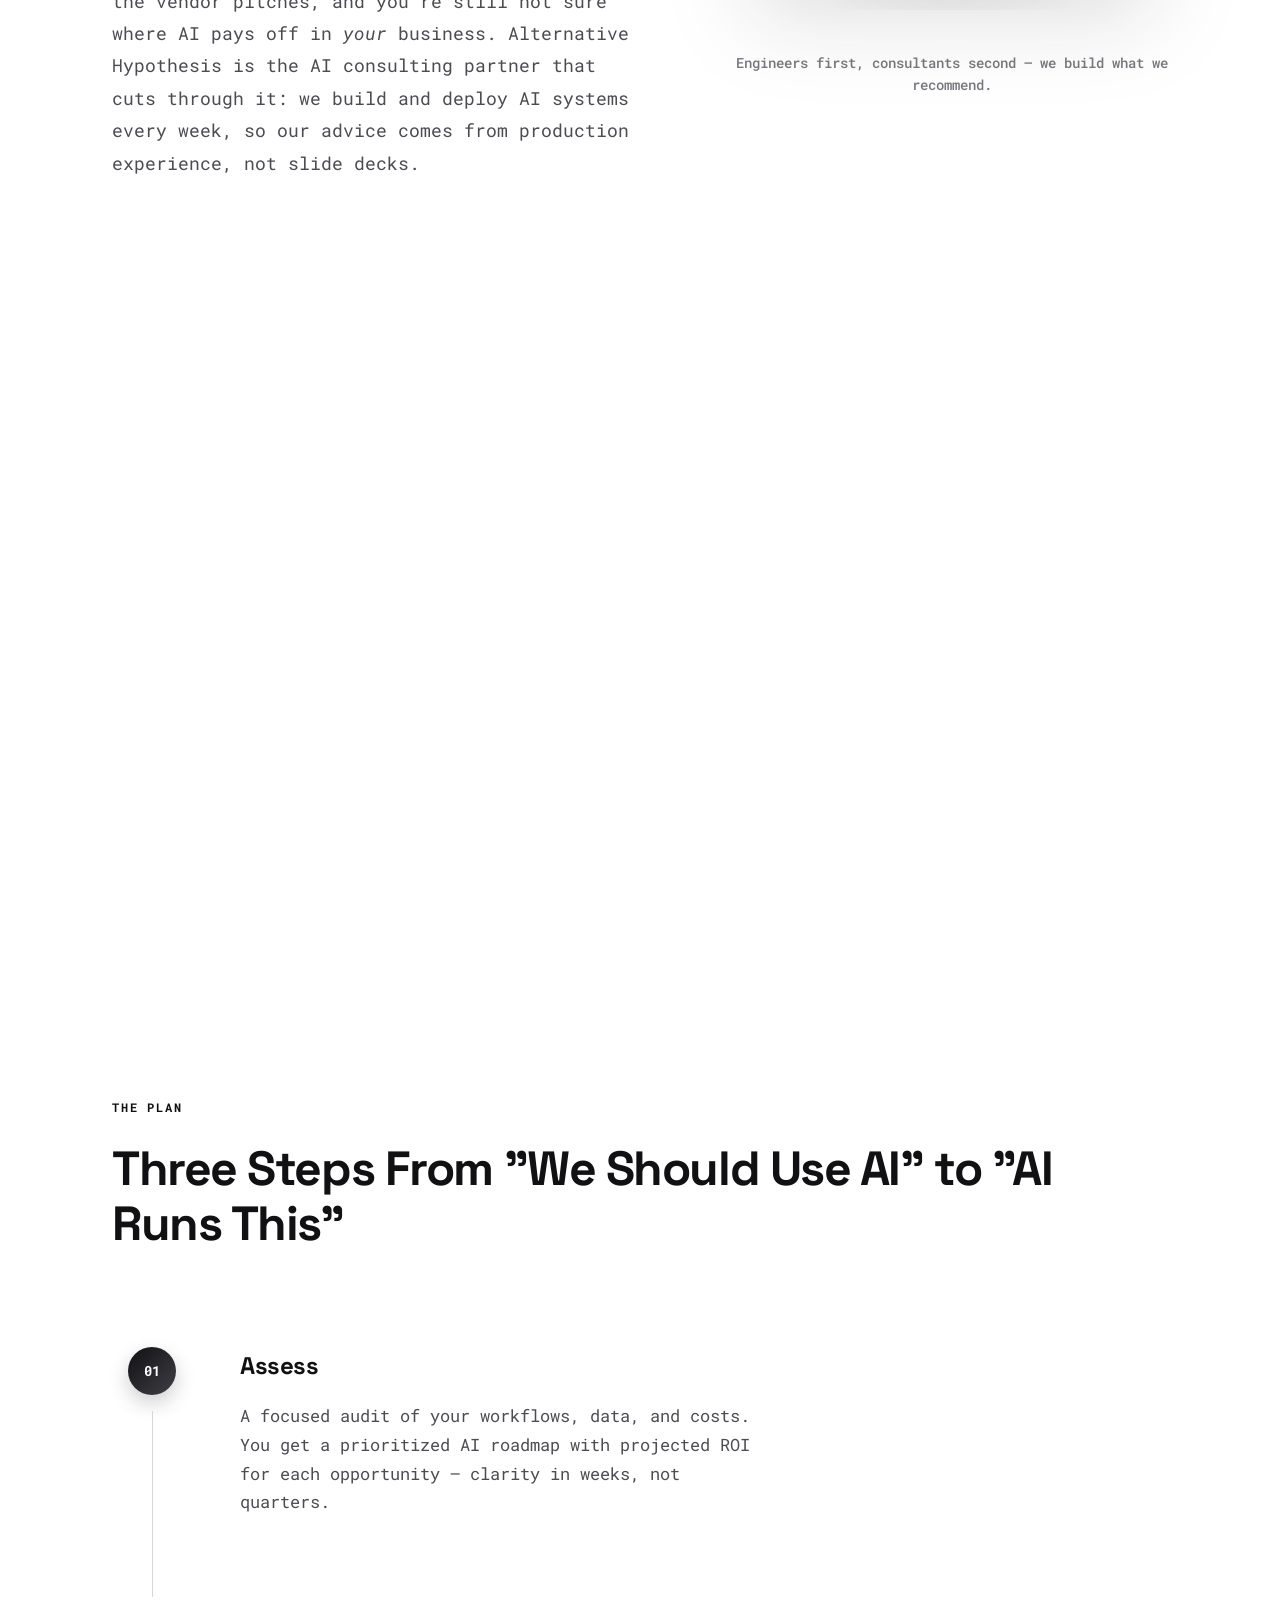
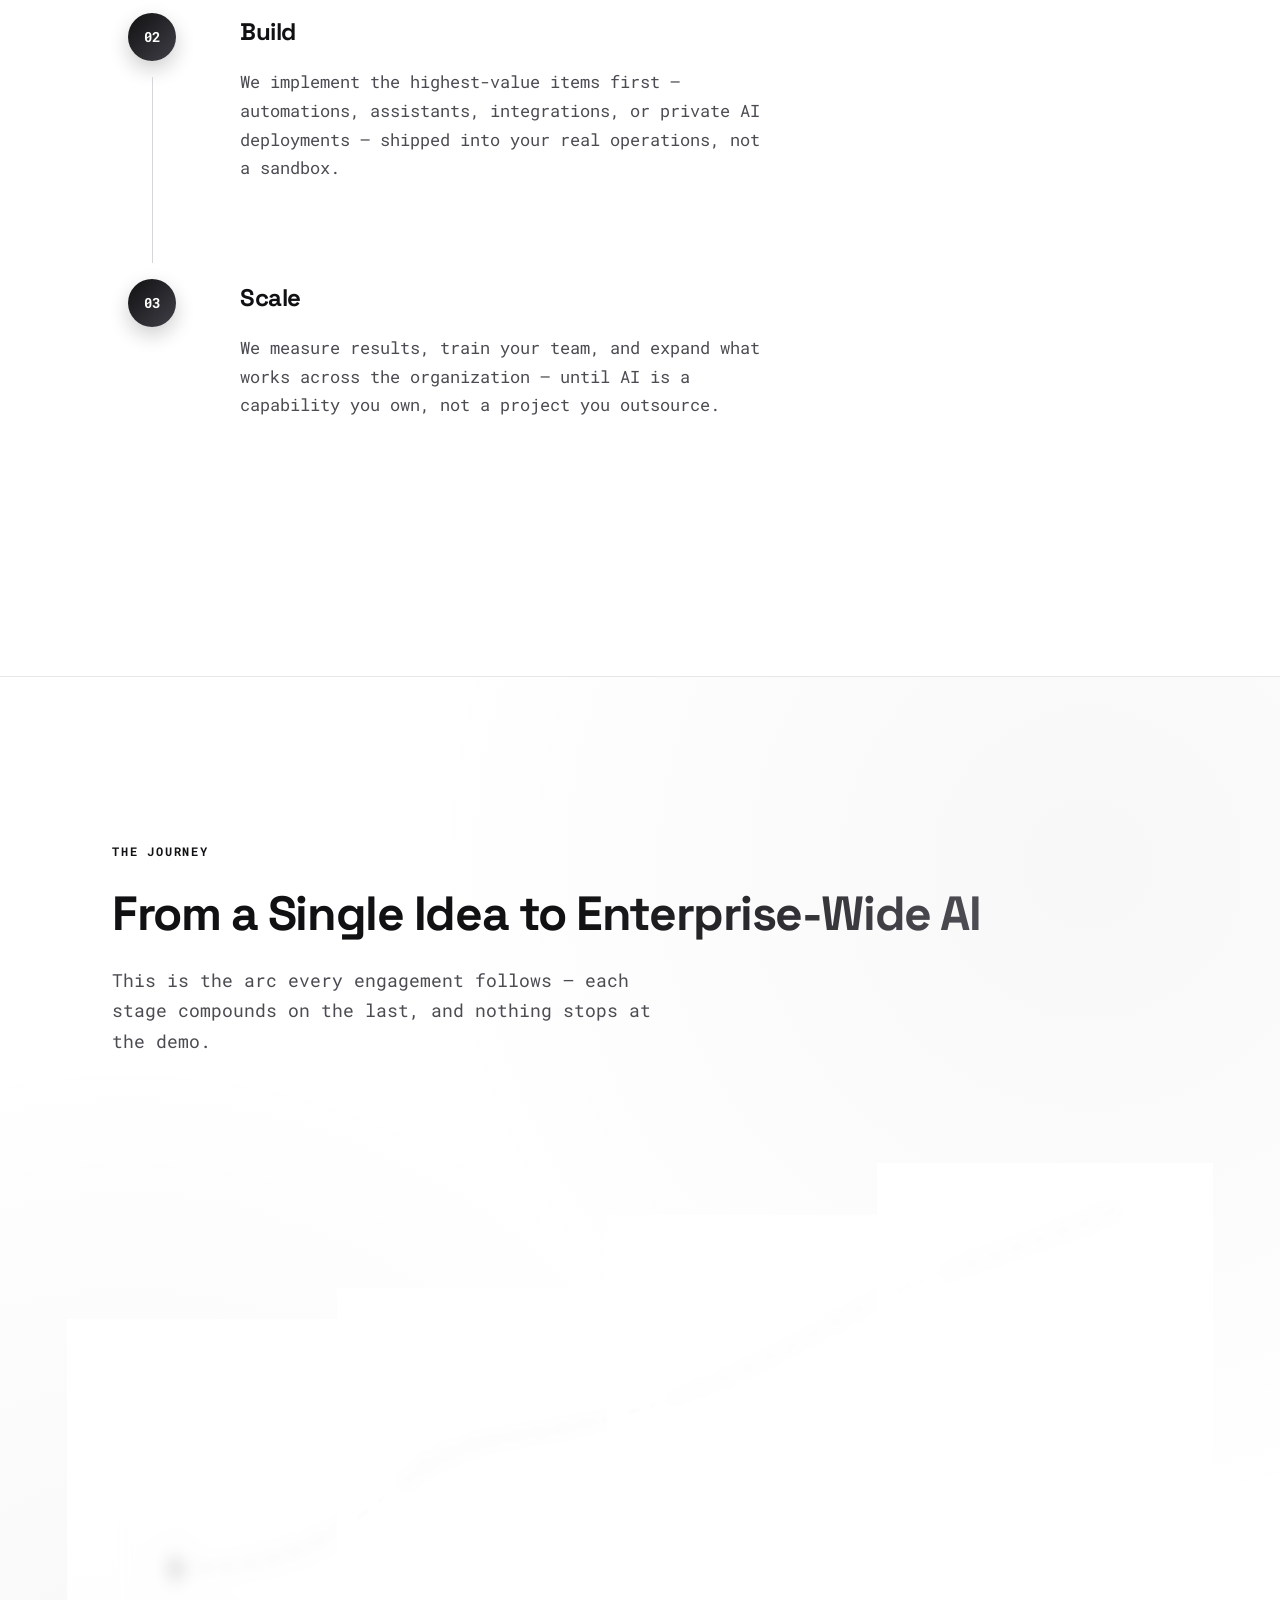
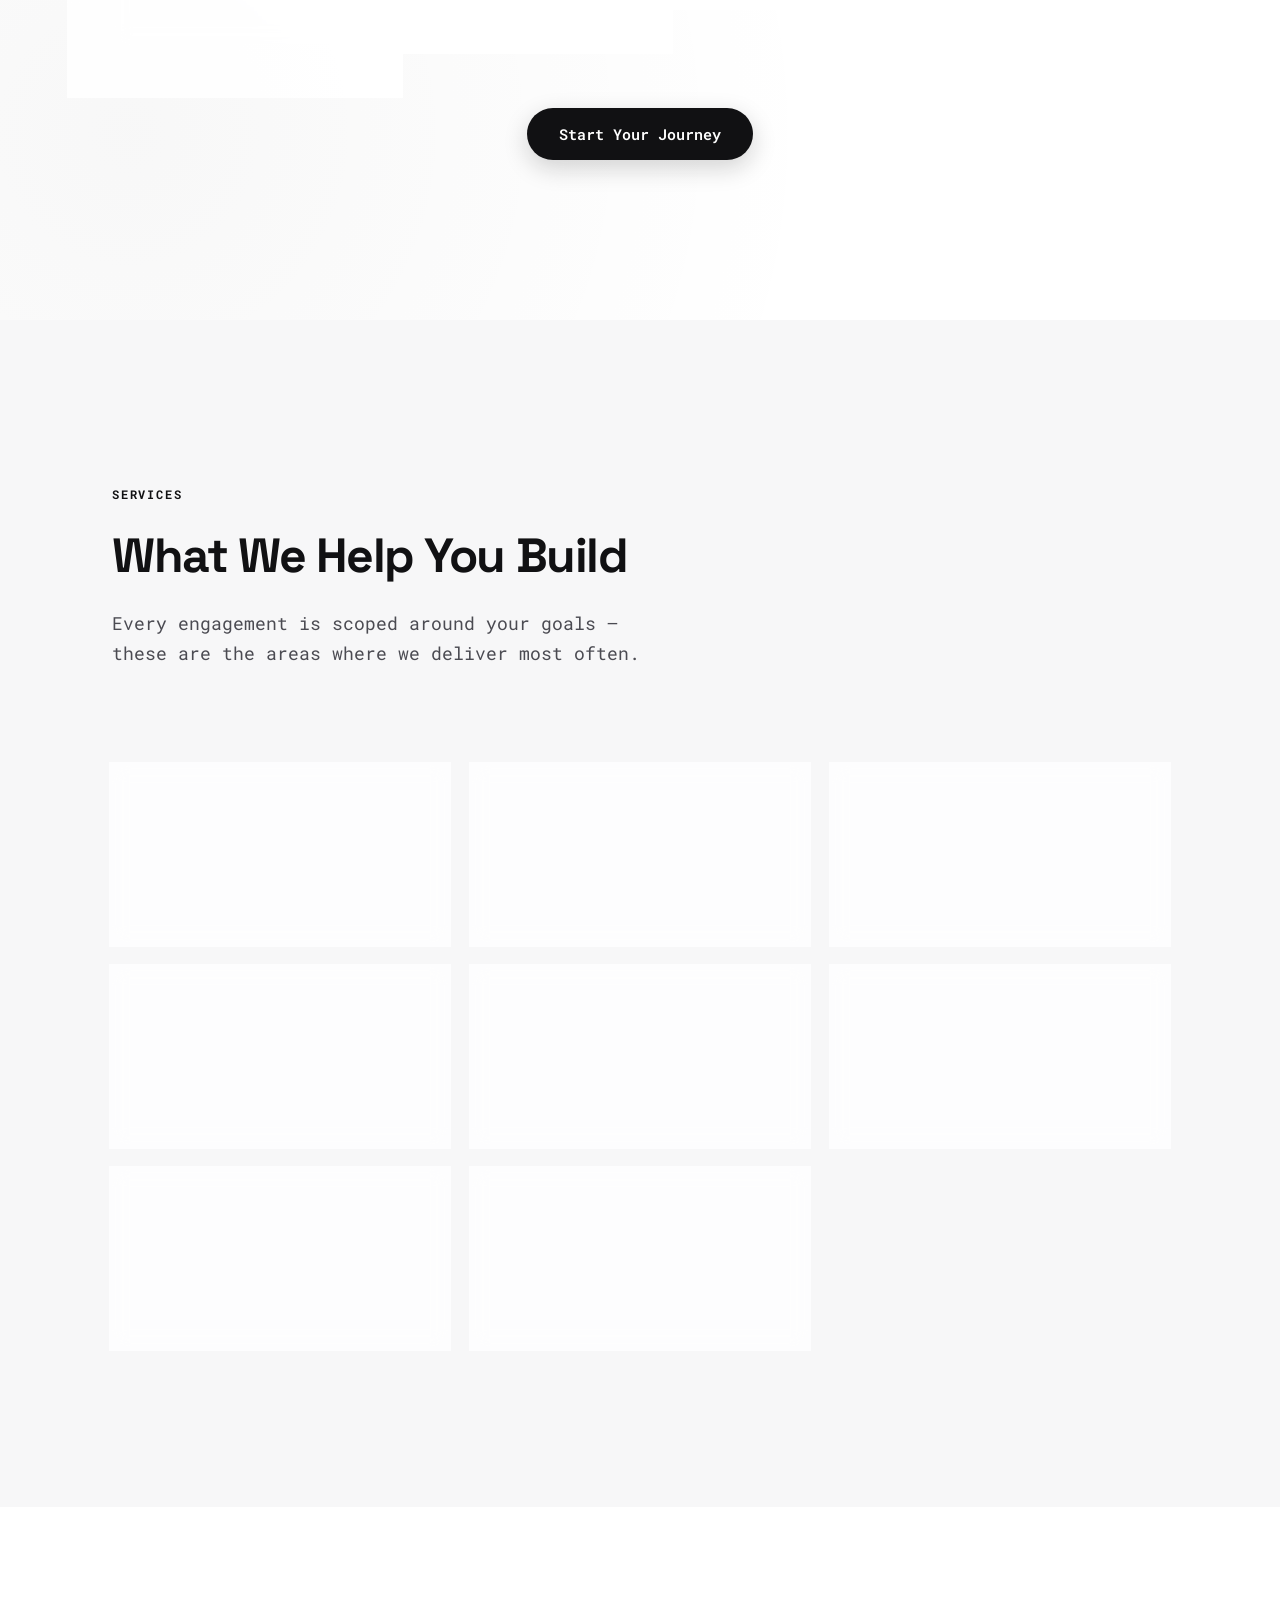
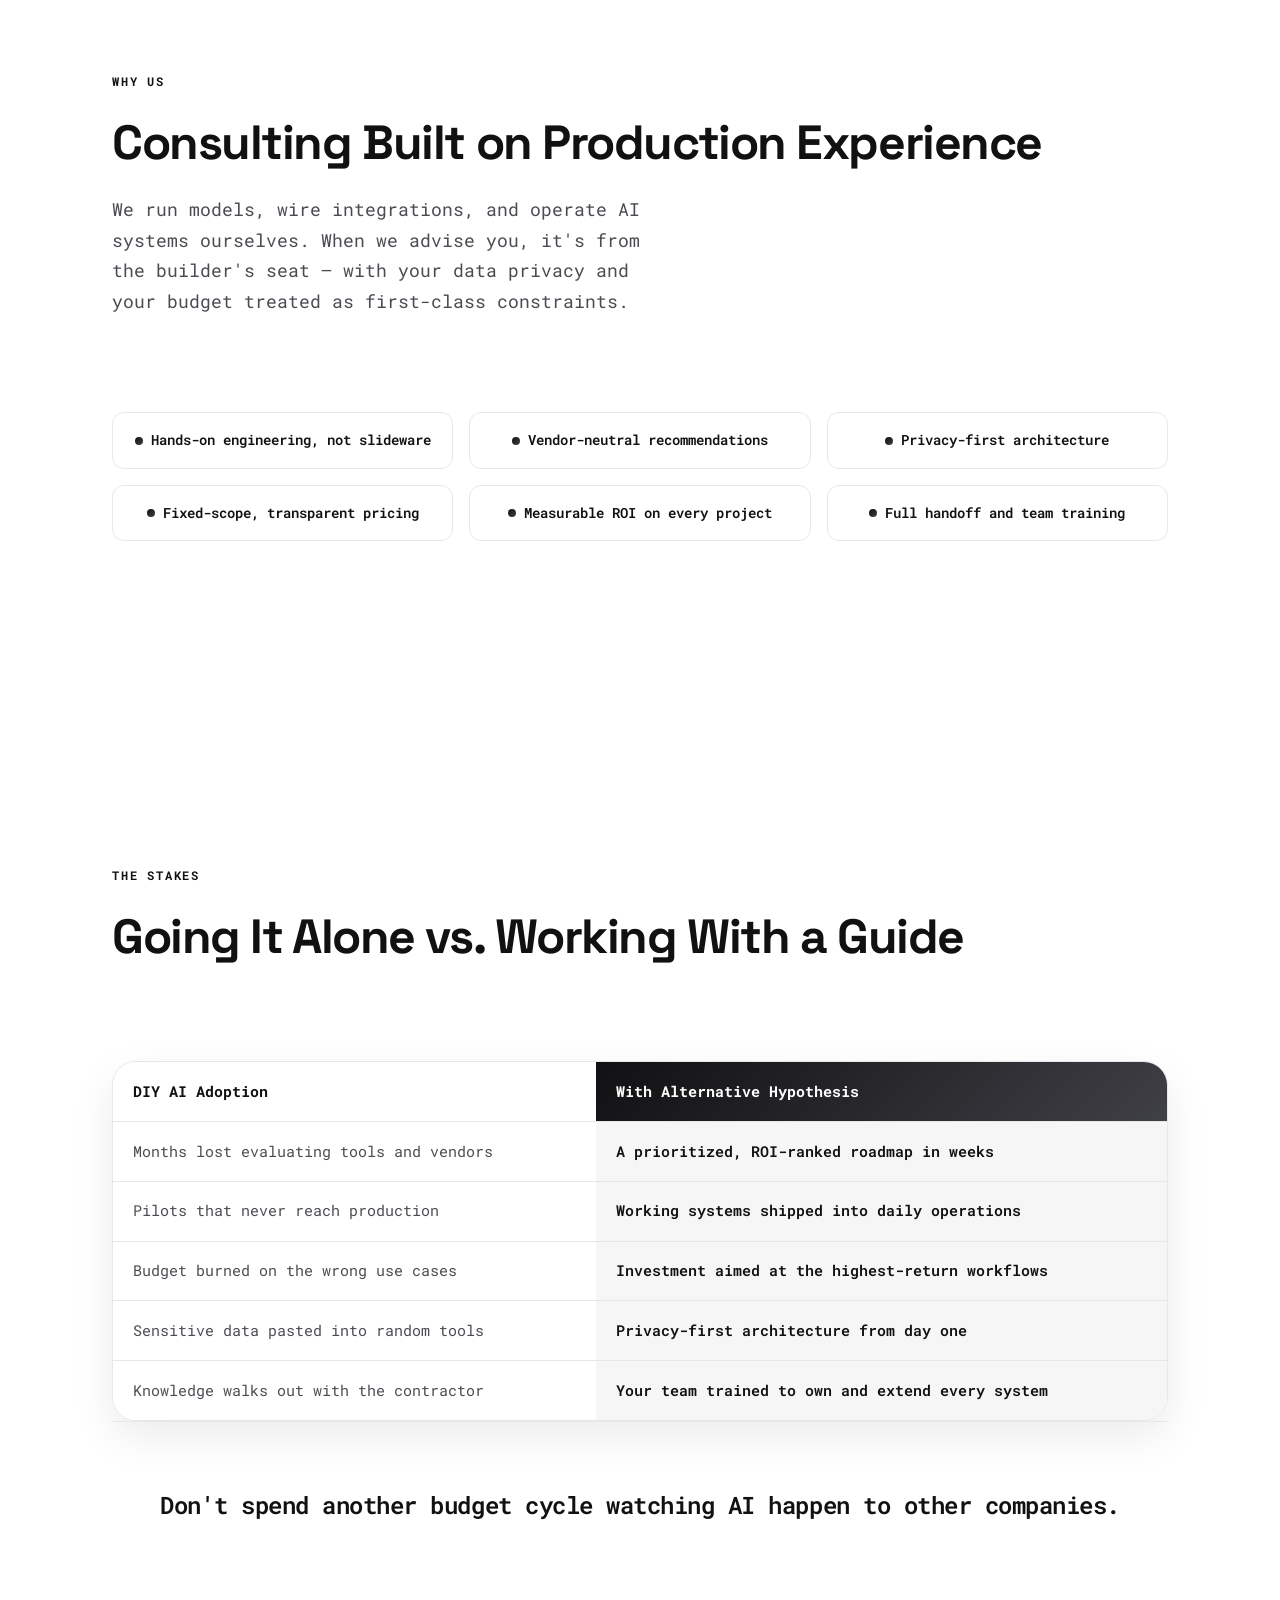
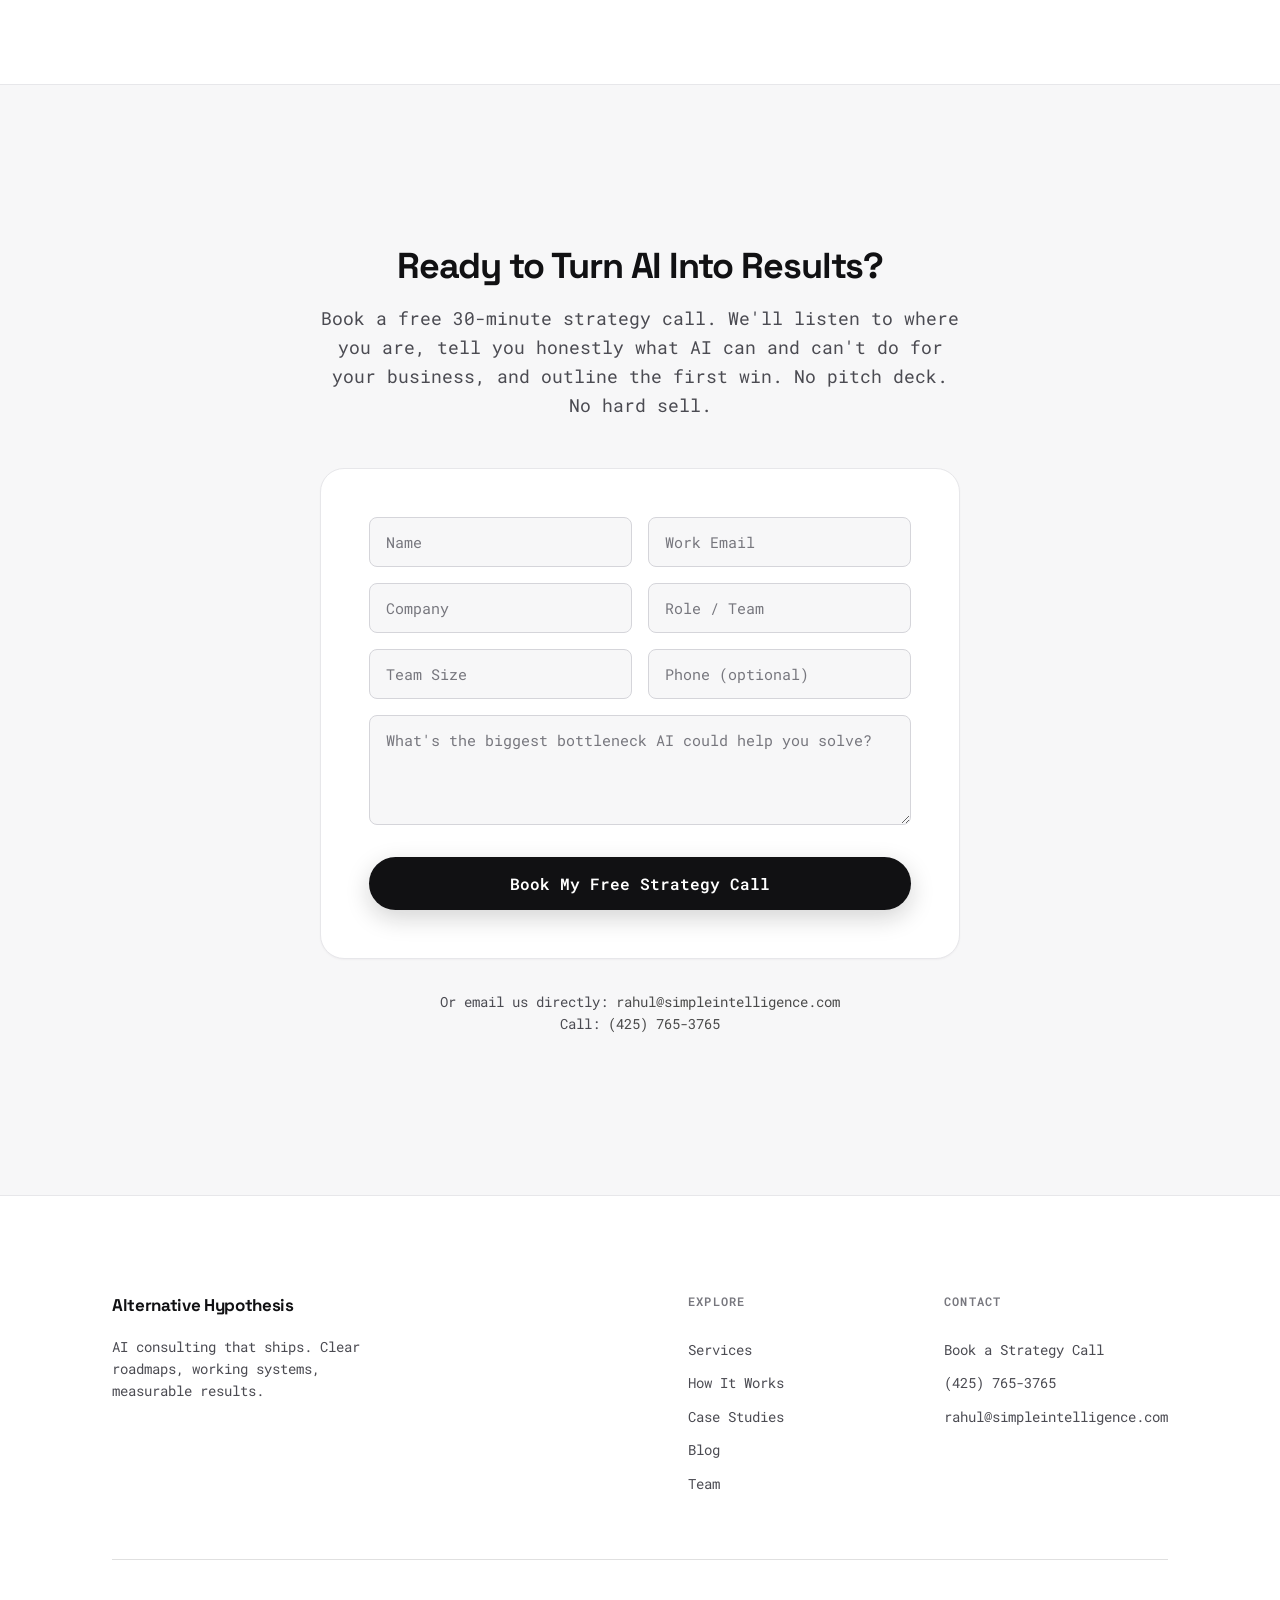
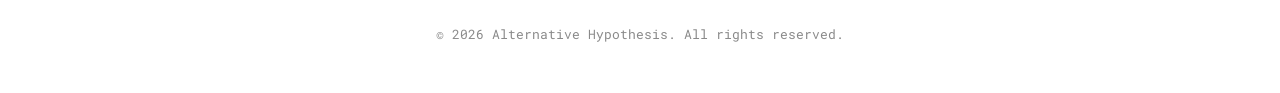
==== commit 3479eb36: "Update Google tag to AW-18338912927 with new lead-form conversion label. Co-authored-by: Cursor <cur" ====
--- a/index.html
+++ b/index.html
@@ -2,12 +2,12 @@
 <html lang="en">
 <head>
     <!-- Google tag (gtag.js) -->
-    <script async src="https://www.googletagmanager.com/gtag/js?id=AW-676753769"></script>
+    <script async src="https://www.googletagmanager.com/gtag/js?id=AW-18338912927"></script>
     <script>
       window.dataLayer = window.dataLayer || [];
       function gtag(){dataLayer.push(arguments);}
       gtag('js', new Date());
-      gtag('config', 'AW-676753769');
+      gtag('config', 'AW-18338912927');
     </script>
     <meta charset="UTF-8">
     <meta name="viewport" content="width=device-width, initial-scale=1.0">
